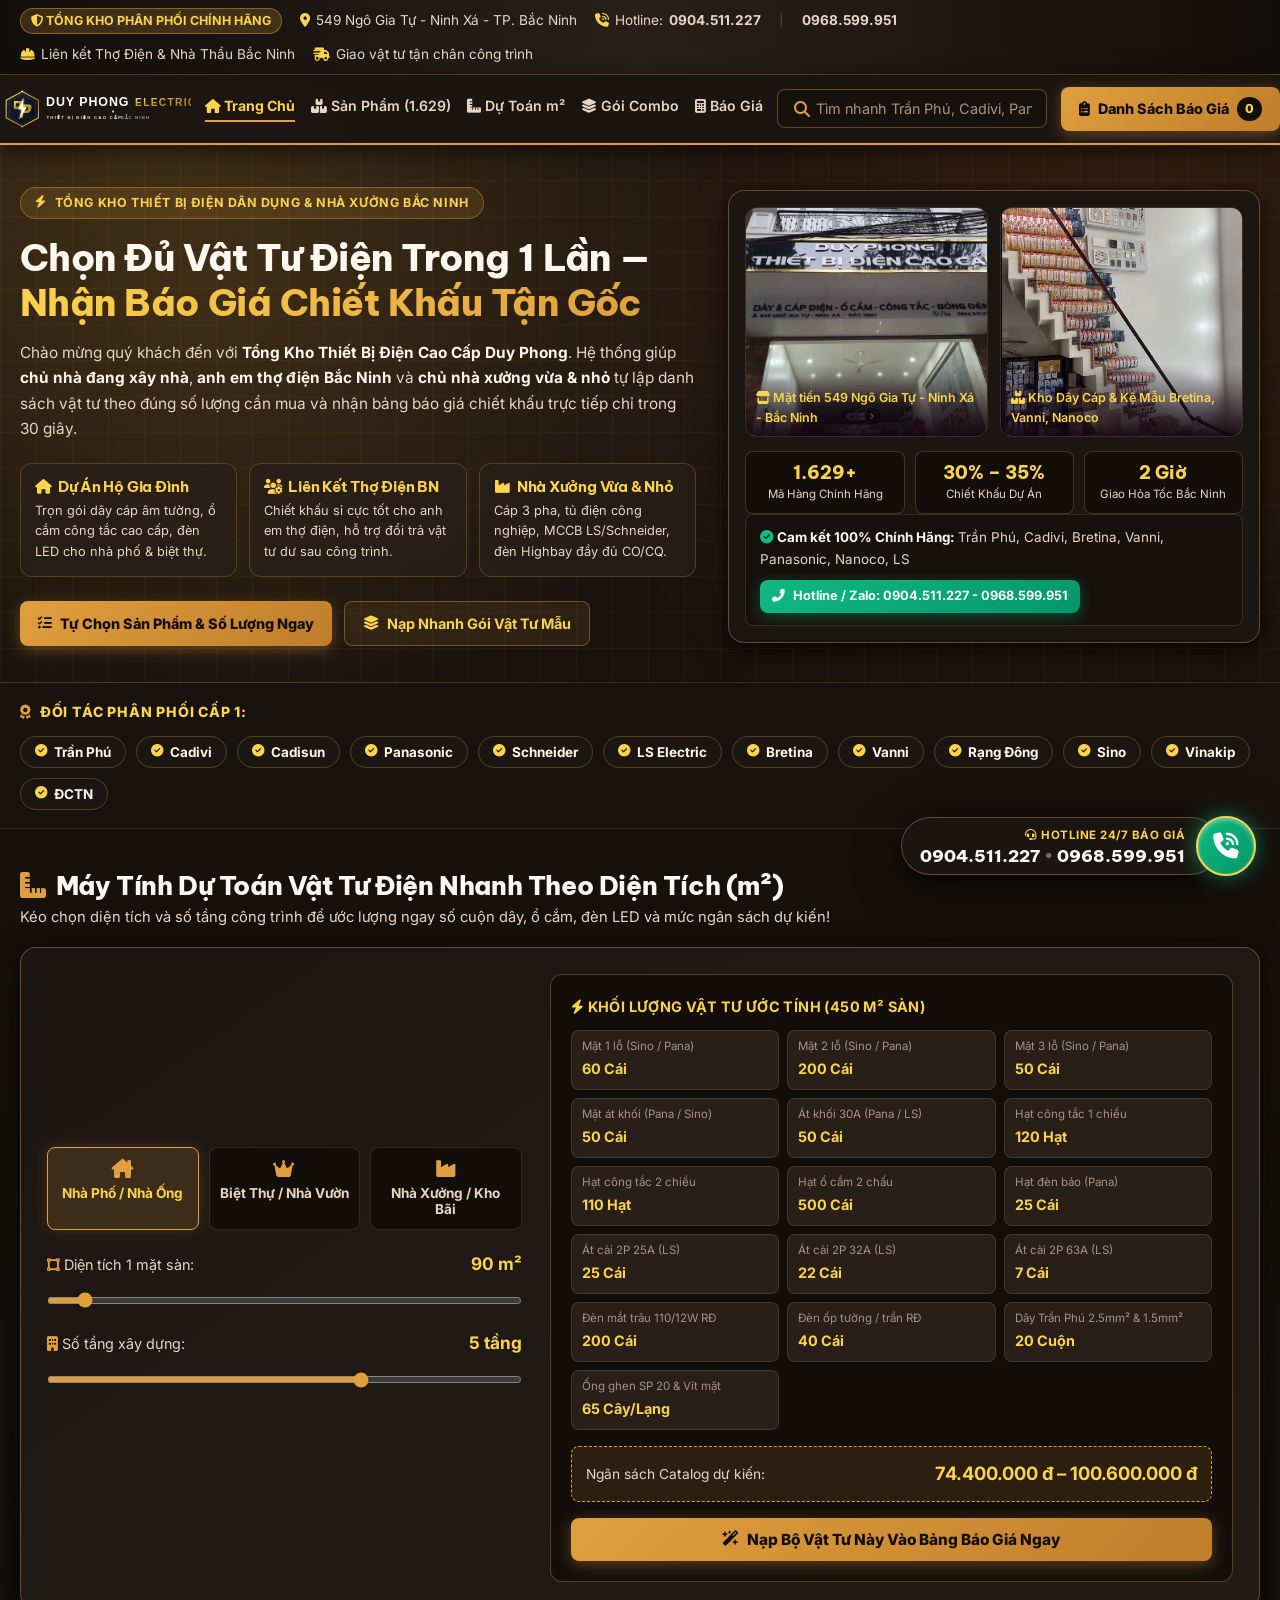
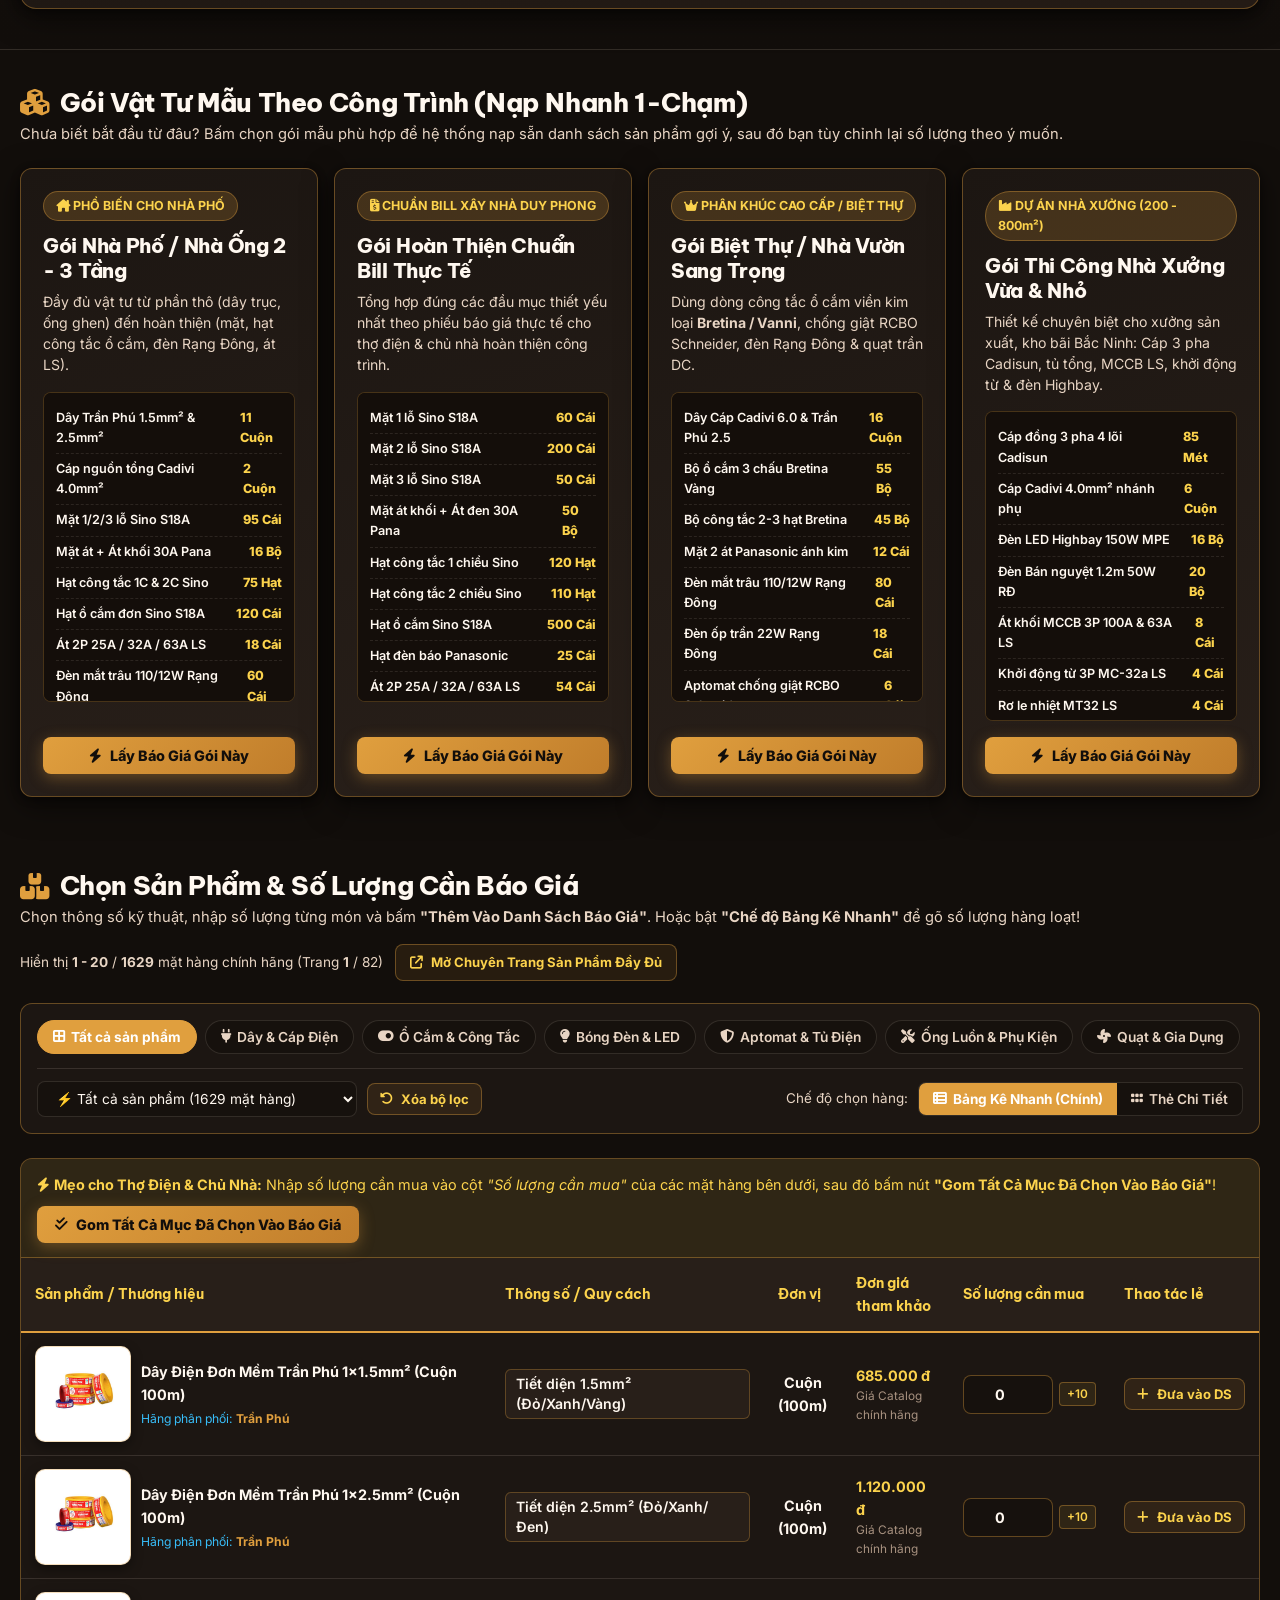
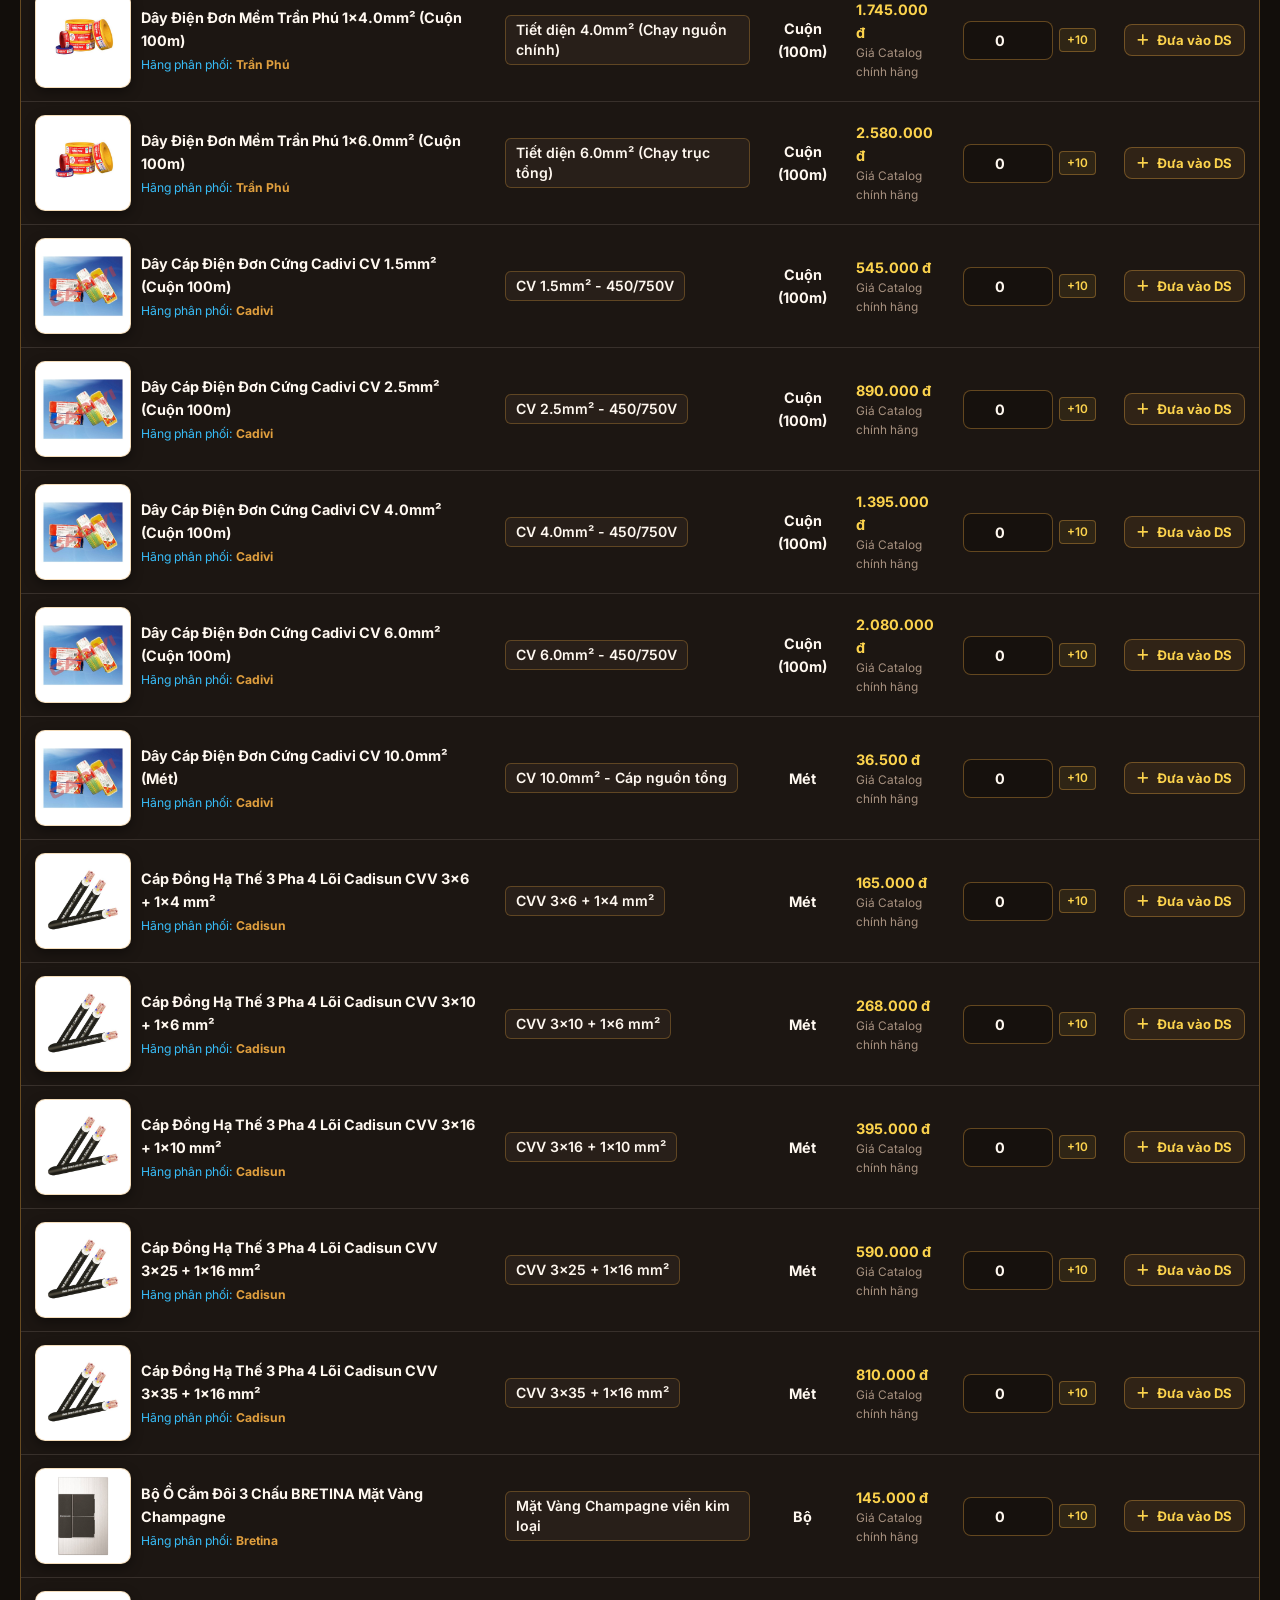
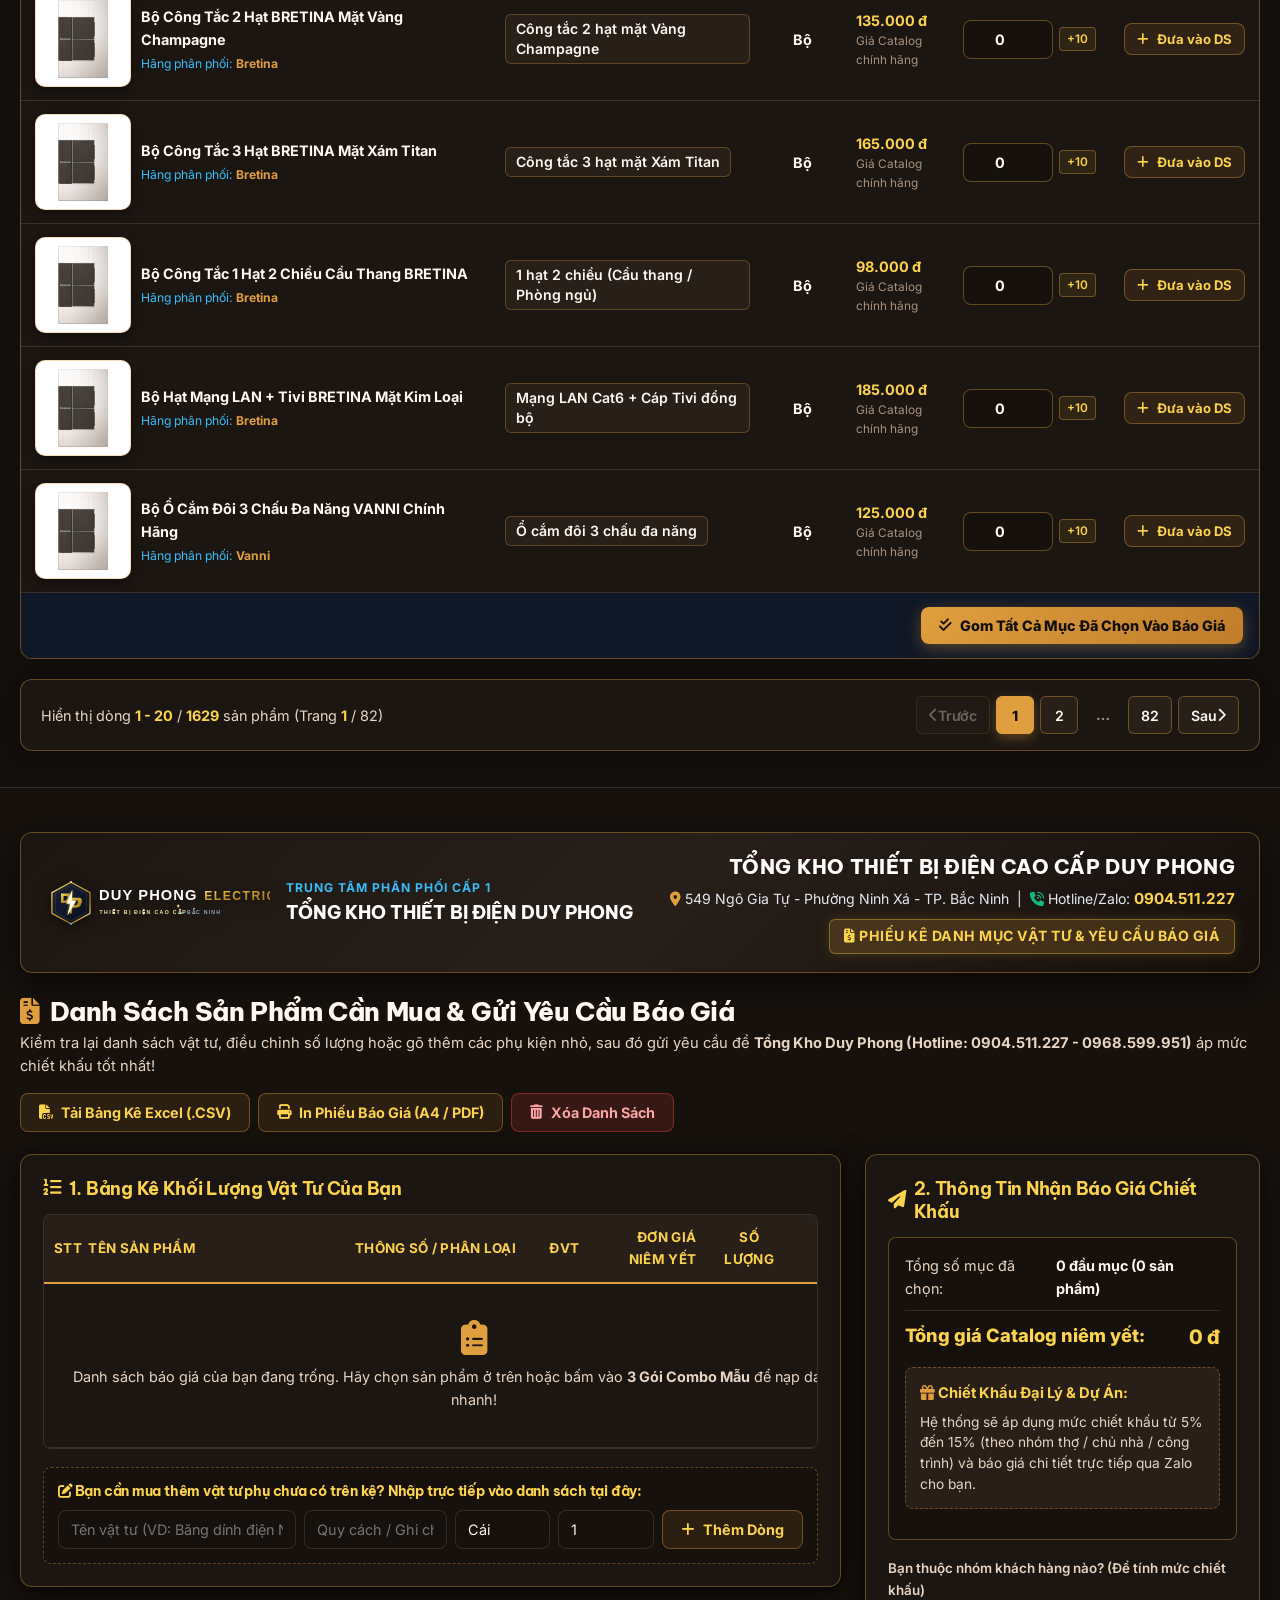
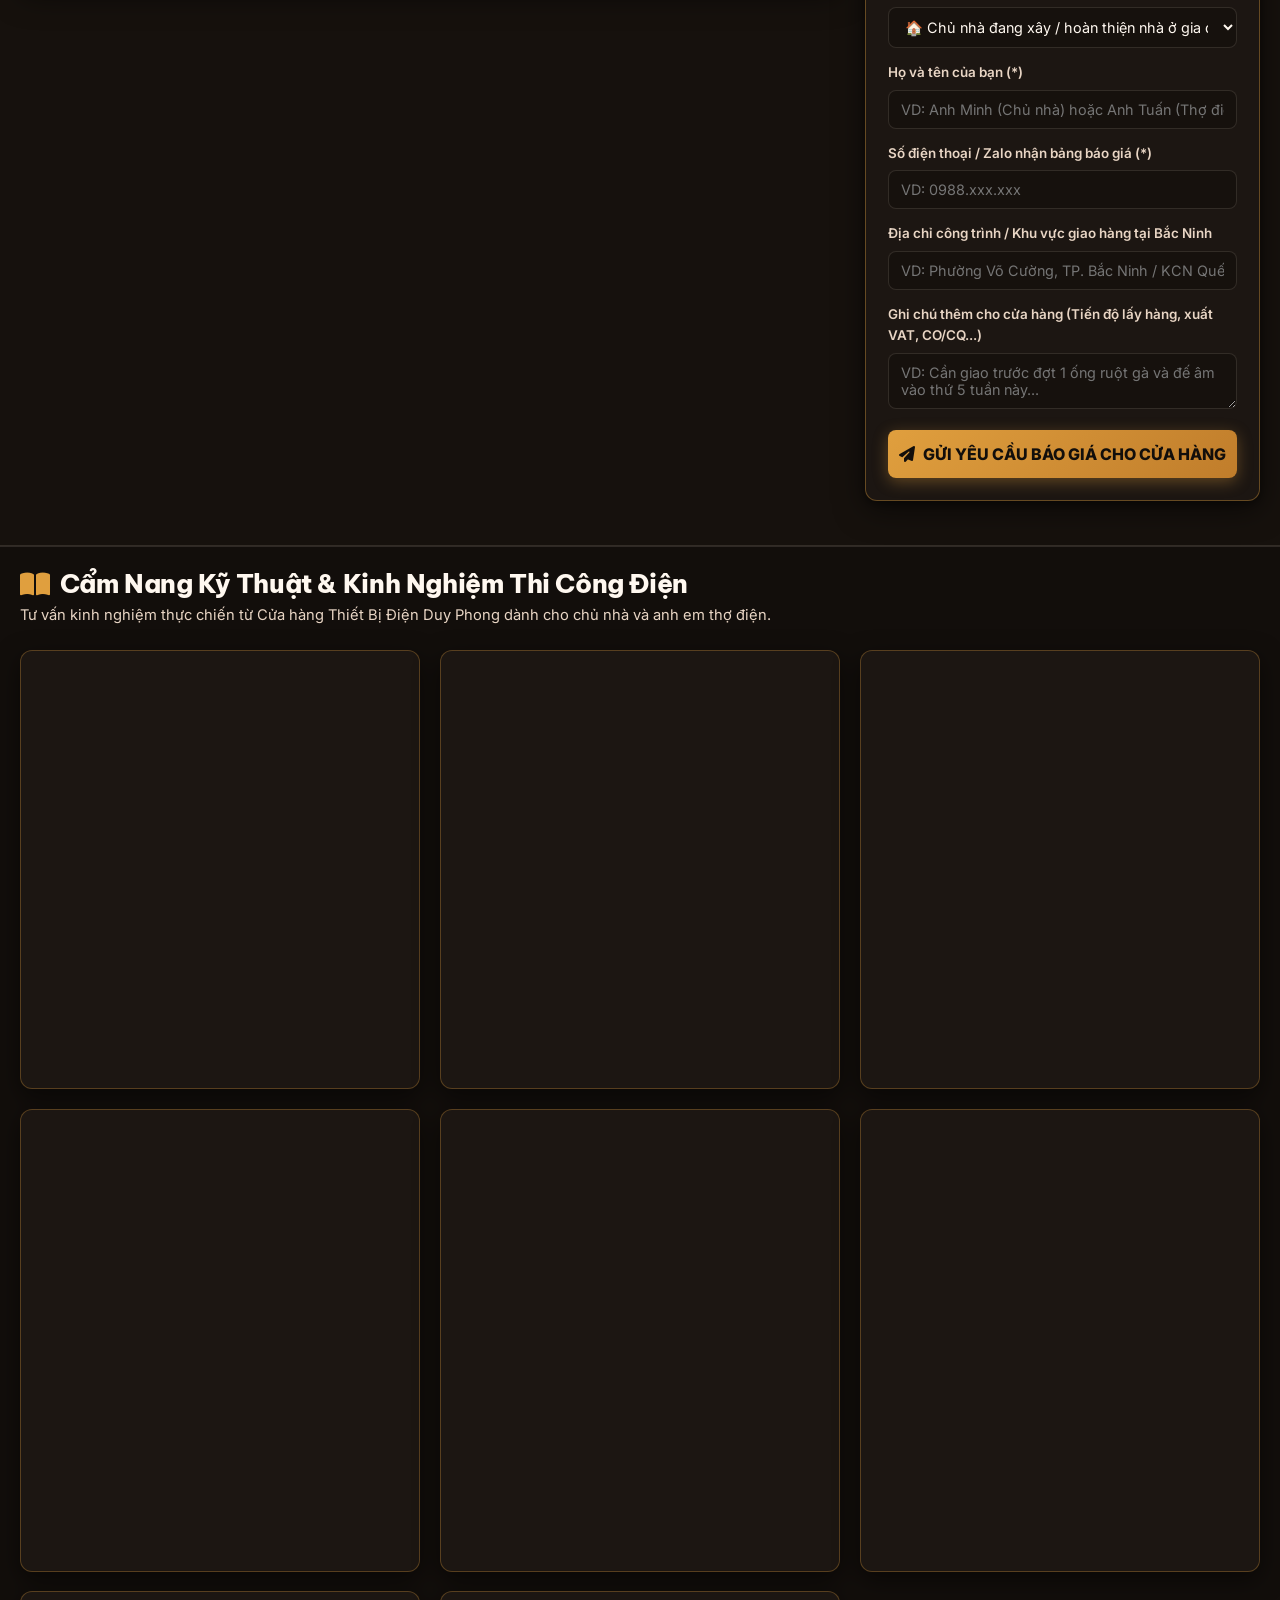
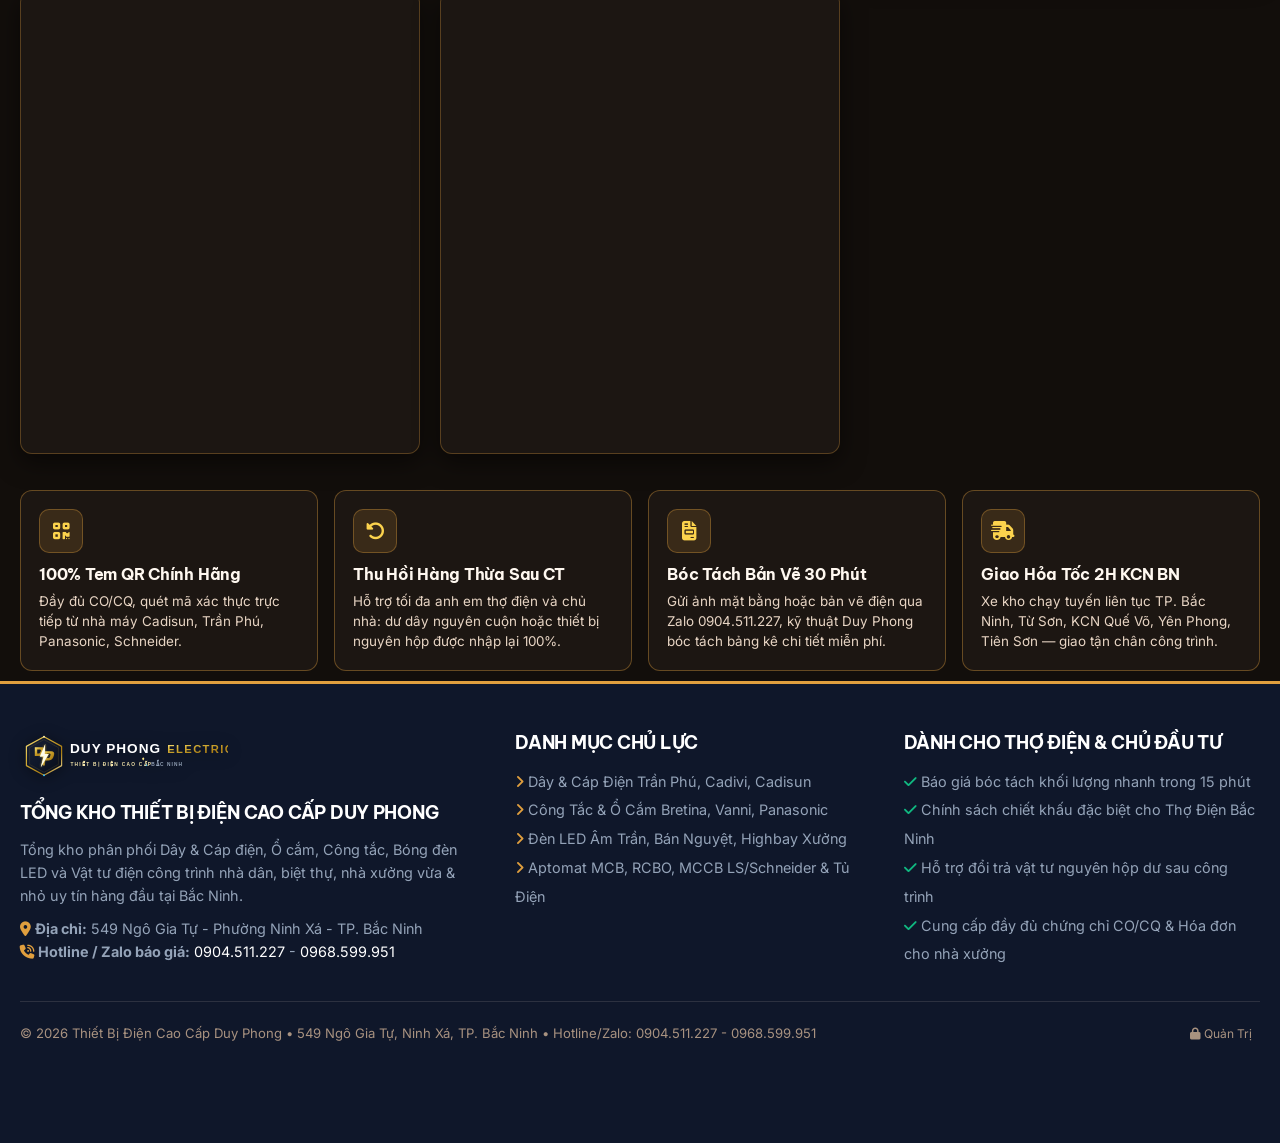
==== index.html @ 94da52a7 "feat(estimator): recalibrate estimator to 5-floor bill standard with 16 itemized lines" ====
﻿<!DOCTYPE html>
<html lang="vi">
<head>
    <meta charset="UTF-8">
    <meta name="viewport" content="width=device-width, initial-scale=1.0">
    <title>Thiết Bị Điện Cao Cấp DUY PHONG | Tổng Kho Báo Giá Vật Tư Xây Nhà & Nhà Xưởng Bắc Ninh</title>
    <meta name="description" content="Tổng kho Thiết Bị Điện Cao Cấp Duy Phong - 549 Ngô Gia Tự, Ninh Xá, TP. Bắc Ninh. Chuyên dây cáp điện Cadisun, Cadi-Gold, Trần Phú, Cadivi, công tắc ổ cắm Bretina, Vanni, Panasonic, đèn LED, tủ điện nhà xưởng. Lập danh sách vật tư & nhận báo giá chiết khấu nhà máy ngay!">
    
    <!-- Favicon & Brand Icons -->
    <link rel="icon" type="image/svg+xml" href="assets/images/logo-icon.svg">
    <link rel="alternate icon" href="favicon.svg">
    <link rel="apple-touch-icon" href="assets/images/logo-icon.svg">
    
    <!-- Google Fonts: Be Vietnam Pro & Inter -->
    <link rel="preconnect" href="https://fonts.googleapis.com">
    <link rel="preconnect" href="https://fonts.gstatic.com" crossorigin>
    <link href="https://fonts.googleapis.com/css2?family=Be+Vietnam+Pro:ital,wght@0,400;0,500;0,600;0,700;0,800;1,400&family=Inter:wght@400;500;600;700;800&display=swap" rel="stylesheet">
    
    <!-- Font Awesome 6.4.0 -->
    <link rel="stylesheet" href="https://cdnjs.cloudflare.com/ajax/libs/font-awesome/6.4.0/css/all.min.css">
    
    <!-- Main Stylesheet -->
    <link rel="stylesheet" href="css/style.css?v=20261117_02">

    <!-- Schema.org JSON-LD -->
    <script type="application/ld+json">
    {
      "@context": "https://schema.org",
      "@type": "HardwareStore",
      "name": "Thiết Bị Điện Cao Cấp Duy Phong",
      "logo": "http://thietbidien-bacninh.com/assets/images/logo.svg",
      "description": "Chuyên phân phối dây & cáp điện, ổ cắm, công tắc, bóng đèn LED và thiết bị điện nhà xưởng tại Bắc Ninh.",
      "address": {
        "@type": "PostalAddress",
        "streetAddress": "549 Ngô Gia Tự, Phường Ninh Xá",
        "addressLocality": "TP. Bắc Ninh",
        "addressRegion": "Bắc Ninh",
        "addressCountry": "VN"
      },
      "telephone": "+84904511227"
    }
    </script>
</head>
<body>

    <!-- Thông báo Toast nổi -->
    <div class="toast-container" id="toastContainer"></div>

    <!-- 1. TOPBAR -->
    <div class="topbar">
        <div class="container topbar-inner">
            <div class="topbar-left">
                <span class="topbar-badge"><i class="fas fa-shield-alt"></i> TỔNG KHO PHÂN PHỐI CHÍNH HÃNG</span>
                <span class="topbar-item"><i class="fas fa-map-marker-alt"></i> 549 Ngô Gia Tự - Ninh Xá - TP. Bắc Ninh</span>
                <a href="tel:0904511227" class="topbar-item"><i class="fas fa-phone-volume"></i> Hotline: <strong>0904.511.227</strong></a><span style="color: rgba(255,255,255,0.2);">|</span><a href="tel:0968599951" class="topbar-item"><strong>0968.599.951</strong></a>
            </div>
            <div class="topbar-right">
                <span class="topbar-item"><i class="fas fa-hard-hat"></i> Liên kết Thợ Điện & Nhà Thầu Bắc Ninh</span>
                <span class="topbar-item"><i class="fas fa-truck-fast"></i> Giao vật tư tận chân công trình</span>
            </div>
        </div>
    </div>

    <!-- 2. STICKY HEADER -->
    <header class="site-header">
        <div class="container header-inner">
            <a href="/" class="brand-logo" title="Duy Phong Electrics - Thiết Bị Điện Cao Cấp Bắc Ninh">
                <img src="assets/images/logo.svg" alt="Duy Phong Electrics - Thiết Bị Điện Cao Cấp Bắc Ninh" class="site-logo-img">
            </a>

            <!-- Menu Điều Hướng Chính (1 Dòng Gọn Gàng) -->
            <nav class="header-nav no-print">
                <a href="/" class="nav-active"><i class="fas fa-home"></i> Trang Chủ</a>
                <a href="#catalog-section"><i class="fas fa-boxes-stacked"></i> Sản Phẩm (1.629)</a>
                <a href="#estimator-section"><i class="fas fa-ruler-combined"></i> Dự Toán m²</a>
                <a href="#combo-section"><i class="fas fa-layer-group"></i> Gói Combo</a>
                <a href="#boq-section"><i class="fas fa-calculator"></i> Báo Giá</a>
            </nav>

            <div class="header-search">
                <i class="fas fa-search"></i>
                <input type="text" id="globalSearchInput" placeholder="Tìm nhanh Trần Phú, Cadivi, Panasonic...">
            </div>

            <div class="header-actions">
                <a href="#boq-section" class="btn btn-gold">
                    <i class="fas fa-clipboard-list"></i>
                    <span>Danh Sách Báo Giá</span>
                    <span class="badge-count" id="headerBoqCount">0</span>
                </a>
            </div>
        </div>
    </header>

    <!-- 3. HERO SECTION & CỬA HÀNG THỰC TẾ TẠI 549 NGÔ GIA TỰ, BẮC NINH -->
    <section class="hero-section">
        <div class="container hero-grid">
            <div class="hero-content">
                <div class="hero-tag">
                    <i class="fas fa-bolt"></i>
                    <span>TỔNG KHO THIẾT BỊ ĐIỆN DÂN DỤNG & NHÀ XƯỞNG BẮC NINH</span>
                </div>
                <h2 class="hero-title">
                    Chọn Đủ Vật Tư Điện Trong 1 Lần — <span>Nhận Báo Giá Chiết Khấu Tận Gốc</span>
                </h2>
                <p class="hero-desc">
                    Chào mừng quý khách đến với <strong>Tổng Kho Thiết Bị Điện Cao Cấp Duy Phong</strong>. Hệ thống giúp <strong>chủ nhà đang xây nhà</strong>, <strong>anh em thợ điện Bắc Ninh</strong> và <strong>chủ nhà xưởng vừa & nhỏ</strong> tự lập danh sách vật tư theo đúng số lượng cần mua và nhận bảng báo giá chiết khấu trực tiếp chỉ trong 30 giây.
                </p>

                <div class="hero-pillars">
                    <div class="pillar-card">
                        <h4><i class="fas fa-home"></i> Dự Án Hộ Gia Đình</h4>
                        <p>Trọn gói dây cáp âm tường, ổ cắm công tắc cao cấp, đèn LED cho nhà phố & biệt thự.</p>
                    </div>
                    <div class="pillar-card">
                        <h4><i class="fas fa-users-cog"></i> Liên Kết Thợ Điện BN</h4>
                        <p>Chiết khấu sỉ cực tốt cho anh em thợ điện, hỗ trợ đổi trả vật tư dư sau công trình.</p>
                    </div>
                    <div class="pillar-card">
                        <h4><i class="fas fa-industry"></i> Nhà Xưởng Vừa & Nhỏ</h4>
                        <p>Cáp 3 pha, tủ điện công nghiệp, MCCB LS/Schneider, đèn Highbay đầy đủ CO/CQ.</p>
                    </div>
                </div>

                <div class="hero-ctas">
                    <a href="#catalog-section" class="btn btn-gold">
                        <i class="fas fa-list-check"></i> Tự Chọn Sản Phẩm & Số Lượng Ngay
                    </a>
                    <a href="#combo-section" class="btn btn-outline-gold">
                        <i class="fas fa-layer-group"></i> Nạp Nhanh Gói Vật Tư Mẫu
                    </a>
                </div>
            </div>

            <!-- Khung hình ảnh thực tế của cửa hàng Duy Phong - 549 Ngô Gia Tự -->
            <div class="store-showcase">
                <div class="store-photos-grid">
                    <div class="store-photo-item">
                        <img src="assets/images/cua-hang-mat-tien.jpg" alt="Mặt tiền Cửa hàng Thiết Bị Điện Cao Cấp Duy Phong 549 Ngô Gia Tự Bắc Ninh">
                        <div class="store-photo-caption">
                            <i class="fas fa-store"></i> Mặt tiền 549 Ngô Gia Tự - Ninh Xá - Bắc Ninh
                        </div>
                    </div>
                    <div class="store-photo-item">
                        <img src="assets/images/kho-day-cap-thiet-bi.jpg" alt="Kho dây cáp điện và kệ trưng bày công tắc Bretina Vanni Nanoco Duy Phong">
                        <div class="store-photo-caption">
                            <i class="fas fa-boxes-stacked"></i> Kho Dây Cáp & Kệ Mẫu Bretina, Vanni, Nanoco
                        </div>
                    </div>
                </div>
                <div class="hero-stats-strip">
                    <div class="hero-stat-box">
                        <div class="hero-stat-val">1.629+</div>
                        <div class="hero-stat-lbl">Mã Hàng Chính Hãng</div>
                    </div>
                    <div class="hero-stat-box">
                        <div class="hero-stat-val">30% – 35%</div>
                        <div class="hero-stat-lbl">Chiết Khấu Dự Án</div>
                    </div>
                    <div class="hero-stat-box">
                        <div class="hero-stat-val">2 Giờ</div>
                        <div class="hero-stat-lbl">Giao Hỏa Tốc Bắc Ninh</div>
                    </div>
                </div>
                <div class="store-info-bar">
                    <div class="info-line">
                        <i class="fas fa-check-circle" style="color:var(--accent-green);"></i>
                        <strong>Cam kết 100% Chính Hãng:</strong> Trần Phú, Cadivi, Bretina, Vanni, Panasonic, Nanoco, LS
                    </div>
                    <a href="https://zalo.me/0904511227" target="_blank" class="btn btn-green" style="padding: 6px 12px; font-size: 0.8rem;">
                        <i class="fas fa-phone-alt"></i> Hotline / Zalo: 0904.511.227 - 0968.599.951
                    </a>
                </div>
            </div>
        </div>
    </section>

    <!-- 3B. THANH THƯƠNG HIỆU CHÍNH HÃNG TƯƠNG TÁC -->
    <div class="brand-trust-strip" id="brand-trust-strip">
        <div class="container brand-trust-inner">
            <div class="brand-trust-title"><i class="fas fa-award" style="color: var(--primary);"></i> Đối Tác Phân Phối Cấp 1:</div>
            <div class="brand-trust-list">
                <button type="button" class="brand-trust-pill" onclick="filterByBrandQuick('Trần Phú')"><i class="fas fa-check-circle"></i> Trần Phú</button>
                <button type="button" class="brand-trust-pill" onclick="filterByBrandQuick('Cadivi')"><i class="fas fa-check-circle"></i> Cadivi</button>
                <button type="button" class="brand-trust-pill" onclick="filterByBrandQuick('Cadisun')"><i class="fas fa-check-circle"></i> Cadisun</button>
                <button type="button" class="brand-trust-pill" onclick="filterByBrandQuick('Panasonic')"><i class="fas fa-check-circle"></i> Panasonic</button>
                <button type="button" class="brand-trust-pill" onclick="filterByBrandQuick('Schneider')"><i class="fas fa-check-circle"></i> Schneider</button>
                <button type="button" class="brand-trust-pill" onclick="filterByBrandQuick('LS')"><i class="fas fa-check-circle"></i> LS Electric</button>
                <button type="button" class="brand-trust-pill" onclick="filterByBrandQuick('Bretina')"><i class="fas fa-check-circle"></i> Bretina</button>
                <button type="button" class="brand-trust-pill" onclick="filterByBrandQuick('Vanni')"><i class="fas fa-check-circle"></i> Vanni</button>
                <button type="button" class="brand-trust-pill" onclick="filterByBrandQuick('Rạng Đông')"><i class="fas fa-check-circle"></i> Rạng Đông</button>
                <button type="button" class="brand-trust-pill" onclick="filterByBrandQuick('Sino')"><i class="fas fa-check-circle"></i> Sino</button>
                <button type="button" class="brand-trust-pill" onclick="filterByBrandQuick('Vinakip')"><i class="fas fa-check-circle"></i> Vinakip</button>
                <button type="button" class="brand-trust-pill" onclick="filterByBrandQuick('Điện Cơ Thống Nhất')"><i class="fas fa-check-circle"></i> ĐCTN</button>
            </div>
        </div>
    </div>

    <!-- 3C. MÁY TÍNH DỰ TOÁN VẬT TƯ NHANH THEO DIỆN TÍCH (m²) -->
    <section class="estimator-section" id="estimator-section">
        <div class="container">
            <div class="section-header" style="margin-bottom: 18px;">
                <div>
                    <h2 class="section-title"><i class="fas fa-ruler-combined" style="color: var(--primary);"></i> Máy Tính Dự Toán Vật Tư Điện Nhanh Theo Diện Tích (m²)</h2>
                    <p class="section-subtitle">Kéo chọn diện tích và số tầng công trình để ước lượng ngay số cuộn dây, ổ cắm, đèn LED và mức ngân sách dự kiến!</p>
                </div>
            </div>

            <div class="estimator-card">
                <div>
                    <div class="estimator-type-tabs">
                        <button type="button" class="est-type-btn active" id="est-type-nhapho" onclick="selectEstimatorType('nhapho')">
                            <i class="fas fa-house-chimney"></i>
                            <span>Nhà Phố / Nhà Ống</span>
                        </button>
                        <button type="button" class="est-type-btn" id="est-type-bietthu" onclick="selectEstimatorType('bietthu')">
                            <i class="fas fa-crown"></i>
                            <span>Biệt Thự / Nhà Vườn</span>
                        </button>
                        <button type="button" class="est-type-btn" id="est-type-xuong" onclick="selectEstimatorType('xuong')">
                            <i class="fas fa-industry"></i>
                            <span>Nhà Xưởng / Kho Bãi</span>
                        </button>
                    </div>

                    <div class="est-slider-group">
                        <div class="est-slider-header">
                            <span><i class="fas fa-vector-square" style="color: var(--primary);"></i> Diện tích 1 mặt sàn:</span>
                            <strong id="estAreaVal">90 m²</strong>
                        </div>
                        <input type="range" id="estAreaRange" class="est-range" min="40" max="800" step="10" value="90" oninput="updateEstimator()">
                    </div>

                    <div class="est-slider-group" id="estFloorsGroup">
                        <div class="est-slider-header">
                            <span><i class="fas fa-building" style="color: var(--primary);"></i> Số tầng xây dựng:</span>
                            <strong id="estFloorsVal">5 tầng</strong>
                        </div>
                        <input type="range" id="estFloorsRange" class="est-range" min="1" max="7" step="1" value="5" oninput="updateEstimator()">
                    </div>
                </div>

                <div class="estimator-result-box">
                    <div style="font-size: 0.9rem; font-weight: 700; color: var(--primary-light); text-transform: uppercase; letter-spacing: 0.4px;">
                        <i class="fas fa-bolt"></i> Khối Lượng Vật Tư Ước Tính (<span id="estTotalArea">450 m² sàn</span>)
                    </div>
                    <div class="est-res-grid" id="estResultGrid">
                        <!-- Render động 15+ đầu hàng chuẩn Bill thực tế qua app.js -->
                    </div>
                    <div class="est-budget-banner">
                        <span style="font-size: 0.86rem; color: var(--text-secondary);">Ngân sách Catalog dự kiến:</span>
                        <strong id="estBudgetText" style="font-size: 1.15rem; color: var(--primary-light);">24.500.000 đ – 31.000.000 đ</strong>
                    </div>
                    <button type="button" class="btn btn-gold" style="width: 100%; padding: 12px 16px; font-size: 0.96rem;" onclick="applyEstimatorToBoq()">
                        <i class="fas fa-wand-magic-sparkles"></i> Nạp Bộ Vật Tư Này Vào Bảng Báo Giá Ngay
                    </button>
                </div>
            </div>
        </div>
    </section>

    <!-- 4. GÓI VẬT TƯ MẪU THEO CÔNG TRÌNH 1-CHẠM (DỰA TRÊN TOP 3 WEBSITE NGÀNH ĐIỆN) -->
    <section class="section-block" id="combo-section">
        <div class="container">
            <div class="section-header">
                <div>
                    <h2 class="section-title"><i class="fas fa-cubes"></i> Gói Vật Tư Mẫu Theo Công Trình (Nạp Nhanh 1-Chạm)</h2>
                    <p class="section-subtitle">Chưa biết bắt đầu từ đâu? Bấm chọn gói mẫu phù hợp để hệ thống nạp sẵn danh sách sản phẩm gợi ý, sau đó bạn tùy chỉnh lại số lượng theo ý muốn.</p>
                </div>
            </div>

            <div class="combo-grid">
                <!-- Combo 1 -->
                <div class="combo-card">
                    <div>
                        <span class="combo-badge"><i class="fas fa-house-chimney"></i> PHỔ BIẾN CHO NHÀ PHỐ</span>
                        <h3>Gói Nhà Phố / Nhà Ống 2 - 3 Tầng</h3>
                        <p>Đầy đủ vật tư từ phần thô (dây trục, ống ghen) đến hoàn thiện (mặt, hạt công tắc ổ cắm, đèn Rạng Đông, át LS).</p>
                        <ul class="combo-items-preview">
                            <li><span>Dây Trần Phú 1.5mm² & 2.5mm²</span> <span>11 Cuộn</span></li>
                            <li><span>Cáp nguồn tổng Cadivi 4.0mm²</span> <span>2 Cuộn</span></li>
                            <li><span>Mặt 1/2/3 lỗ Sino S18A</span> <span>95 Cái</span></li>
                            <li><span>Mặt át + Át khối 30A Pana</span> <span>16 Bộ</span></li>
                            <li><span>Hạt công tắc 1C & 2C Sino</span> <span>75 Hạt</span></li>
                            <li><span>Hạt ổ cắm đơn Sino S18A</span> <span>120 Cái</span></li>
                            <li><span>Át 2P 25A / 32A / 63A LS</span> <span>18 Cái</span></li>
                            <li><span>Đèn mắt trâu 110/12W Rạng Đông</span> <span>60 Cái</span></li>
                            <li><span>Đèn ốp trần 15W Rạng Đông</span> <span>12 Cái</span></li>
                            <li><span>Ống ghen SP tròn 20 Sino</span> <span>45 Cây</span></li>
                        </ul>
                    </div>
                    <button type="button" class="btn btn-gold" onclick="loadProjectCombo('nha-pho')">
                        <i class="fas fa-bolt"></i> Lấy Báo Giá Gói Này
                    </button>
                </div>

                <!-- Combo 2: Bill thực tế Duy Phong -->
                <div class="combo-card">
                    <div>
                        <span class="combo-badge"><i class="fas fa-file-invoice-dollar"></i> CHUẨN BILL XÂY NHÀ DUY PHONG</span>
                        <h3>Gói Hoàn Thiện Chuẩn Bill Thực Tế</h3>
                        <p>Tổng hợp đúng các đầu mục thiết yếu nhất theo phiếu báo giá thực tế cho thợ điện & chủ nhà hoàn thiện công trình.</p>
                        <ul class="combo-items-preview">
                            <li><span>Mặt 1 lỗ Sino S18A</span> <span>60 Cái</span></li>
                            <li><span>Mặt 2 lỗ Sino S18A</span> <span>200 Cái</span></li>
                            <li><span>Mặt 3 lỗ Sino S18A</span> <span>50 Cái</span></li>
                            <li><span>Mặt át khối + Át đen 30A Pana</span> <span>50 Bộ</span></li>
                            <li><span>Hạt công tắc 1 chiều Sino</span> <span>120 Hạt</span></li>
                            <li><span>Hạt công tắc 2 chiều Sino</span> <span>110 Hạt</span></li>
                            <li><span>Hạt ổ cắm Sino S18A</span> <span>500 Cái</span></li>
                            <li><span>Hạt đèn báo Panasonic</span> <span>25 Cái</span></li>
                            <li><span>Át 2P 25A / 32A / 63A LS</span> <span>54 Cái</span></li>
                            <li><span>Đèn mắt trâu 110/12W Rạng Đông</span> <span>200 Cái</span></li>
                            <li><span>Đèn ốp trần 15W Rạng Đông</span> <span>40 Cái</span></li>
                        </ul>
                    </div>
                    <button type="button" class="btn btn-gold" onclick="loadProjectCombo('hoan-thien-bill')">
                        <i class="fas fa-bolt"></i> Lấy Báo Giá Gói Này
                    </button>
                </div>

                <!-- Combo 3 -->
                <div class="combo-card">
                    <div>
                        <span class="combo-badge"><i class="fas fa-crown"></i> PHÂN KHÚC CAO CẤP / BIỆT THỰ</span>
                        <h3>Gói Biệt Thự / Nhà Vườn Sang Trọng</h3>
                        <p>Dùng dòng công tắc ổ cắm viền kim loại <strong>Bretina / Vanni</strong>, chống giật RCBO Schneider, đèn Rạng Đông & quạt trần DC.</p>
                        <ul class="combo-items-preview">
                            <li><span>Dây Cáp Cadivi 6.0 & Trần Phú 2.5</span> <span>16 Cuộn</span></li>
                            <li><span>Bộ ổ cắm 3 chấu Bretina Vàng</span> <span>55 Bộ</span></li>
                            <li><span>Bộ công tắc 2-3 hạt Bretina</span> <span>45 Bộ</span></li>
                            <li><span>Mặt 2 át Panasonic ánh kim</span> <span>12 Cái</span></li>
                            <li><span>Đèn mắt trâu 110/12W Rạng Đông</span> <span>80 Cái</span></li>
                            <li><span>Đèn ốp trần 22W Rạng Đông</span> <span>18 Cái</span></li>
                            <li><span>Aptomat chống giật RCBO Schneider</span> <span>6 Cái</span></li>
                            <li><span>Át cài 2P 63A LS + Tủ 18M</span> <span>8 Cái</span></li>
                            <li><span>Quạt trần 5 cánh DC Panasonic</span> <span>3 Bộ</span></li>
                            <li><span>Ống ghen SP tròn 25 Sino</span> <span>60 Cây</span></li>
                        </ul>
                    </div>
                    <button type="button" class="btn btn-gold" onclick="loadProjectCombo('biet-thu')">
                        <i class="fas fa-bolt"></i> Lấy Báo Giá Gói Này
                    </button>
                </div>

                <!-- Combo 4 -->
                <div class="combo-card">
                    <div>
                        <span class="combo-badge"><i class="fas fa-industry"></i> DỰ ÁN NHÀ XƯỞNG (200 - 800m²)</span>
                        <h3>Gói Thi Công Nhà Xưởng Vừa & Nhỏ</h3>
                        <p>Thiết kế chuyên biệt cho xưởng sản xuất, kho bãi Bắc Ninh: Cáp 3 pha Cadisun, tủ tổng, MCCB LS, khởi động từ & đèn Highbay.</p>
                        <ul class="combo-items-preview">
                            <li><span>Cáp đồng 3 pha 4 lõi Cadisun</span> <span>85 Mét</span></li>
                            <li><span>Cáp Cadivi 4.0mm² nhánh phụ</span> <span>6 Cuộn</span></li>
                            <li><span>Đèn LED Highbay 150W MPE</span> <span>16 Bộ</span></li>
                            <li><span>Đèn Bán nguyệt 1.2m 50W RĐ</span> <span>20 Bộ</span></li>
                            <li><span>Át khối MCCB 3P 100A & 63A LS</span> <span>8 Cái</span></li>
                            <li><span>Khởi động từ 3P MC-32a LS</span> <span>4 Cái</span></li>
                            <li><span>Rơ le nhiệt MT32 LS</span> <span>4 Cái</span></li>
                            <li><span>Vỏ tủ điện tổng 600x800mm</span> <span>1 Tủ</span></li>
                            <li><span>Ống ghen SP tròn 32 Sino</span> <span>40 Cây</span></li>
                        </ul>
                    </div>
                    <button type="button" class="btn btn-gold" onclick="loadProjectCombo('nha-xuong')">
                        <i class="fas fa-bolt"></i> Lấy Báo Giá Gói Này
                    </button>
                </div>
            </div>
        </div>
    </section>

    <!-- 5. DANH MỤC SẢN PHẨM & BẢNG CHỌN SỐ LƯỢNG TRONG 1 LẦN -->
    <section class="section-block" id="catalog-section">
        <div class="container">
            <div class="section-header">
                <div>
                    <h2 class="section-title"><i class="fas fa-boxes-stacked"></i> Chọn Sản Phẩm & Số Lượng Cần Báo Giá</h2>
                    <p class="section-subtitle">Chọn thông số kỹ thuật, nhập số lượng từng món và bấm <strong>"Thêm Vào Danh Sách Báo Giá"</strong>. Hoặc bật <strong>"Chế độ Bảng Kê Nhanh"</strong> để gõ số lượng hàng loạt!</p>
                </div>
                <div style="display:flex; gap:12px; align-items:center; flex-wrap:wrap;">
                    <span id="filteredProductCount" style="font-size:0.85rem; color:var(--text-secondary);"></span>
                    <a href="san-pham/" class="btn btn-outline-gold" style="padding: 7px 14px; font-size: 0.82rem;">
                        <i class="fas fa-arrow-up-right-from-square"></i> Mở Chuyên Trang Sản Phẩm Đầy Đủ
                    </a>
                </div>
            </div>

            <!-- Thanh công cụ Lọc & Chuyển đổi chế độ xem -->
            <div class="catalog-toolbar">
                <div class="toolbar-top">
                    <div class="category-tabs">
                        <button type="button" class="cat-tab active" onclick="setCategoryFilter('all', this)">
                            <i class="fas fa-border-all"></i> Tất cả sản phẩm
                        </button>
                        <button type="button" class="cat-tab" onclick="setCategoryFilter('day-cap', this)">
                            <i class="fas fa-plug"></i> Dây & Cáp Điện
                        </button>
                        <button type="button" class="cat-tab" onclick="setCategoryFilter('cong-tac-o-cam', this)">
                            <i class="fas fa-toggle-on"></i> Ổ Cắm & Công Tắc
                        </button>
                        <button type="button" class="cat-tab" onclick="setCategoryFilter('chieu-sang', this)">
                            <i class="fas fa-lightbulb"></i> Bóng Đèn & LED
                        </button>
                        <button type="button" class="cat-tab" onclick="setCategoryFilter('dong-cat-tu-dien', this)">
                            <i class="fas fa-shield-halved"></i> Aptomat & Tủ Điện
                        </button>
                        <button type="button" class="cat-tab" onclick="setCategoryFilter('vat-tu-phu-kien', this)">
                            <i class="fas fa-screwdriver-wrench"></i> Ống Luồn & Phụ Kiện
                        </button>
                        <button type="button" class="cat-tab" onclick="setCategoryFilter('quat-gia-dung', this)">
                            <i class="fas fa-fan"></i> Quạt & Gia Dụng
                        </button>
                    </div>
                </div>

                <div class="toolbar-bottom">
                    <div class="filter-group">
                        <select id="brandFilterSelect" class="filter-select" aria-label="Lọc theo thương hiệu">
                            <option value="all">Tất cả thương hiệu</option>
                        </select>
                        <button type="button" class="btn btn-outline-gold" style="padding: 7px 12px; font-size: 0.82rem;" onclick="resetCatalogFilters()">
                            <i class="fas fa-rotate-left"></i> Xóa bộ lọc
                        </button>
                    </div>

                    <div style="display:flex; align-items:center; gap:10px; flex-wrap:wrap;">
                        <span style="font-size:0.84rem; color:var(--text-secondary);">Chế độ chọn hàng:</span>
                        <div class="view-mode-switch">
                            <button type="button" class="view-btn active" id="viewModeTableBtn" onclick="setViewMode('table')">
                                <i class="fas fa-table-list"></i> Bảng Kê Nhanh (Chính)
                            </button>
                            <button type="button" class="view-btn" id="viewModeGridBtn" onclick="setViewMode('grid')">
                                <i class="fas fa-grip"></i> Thẻ Chi Tiết
                            </button>
                        </div>
                    </div>
                </div>
            </div>

            <!-- Chế độ 1: Lưới Thẻ Sản Phẩm Trực Quan -->
            <div class="product-grid" id="productsGrid" style="display: none;"></div>

            <!-- Chế độ 2: Bảng Kê Nhanh (Chế độ chính - Điền số lượng 1 lần cho nhiều sản phẩm như bảng Excel) -->
            <div class="quick-table-wrapper active" id="productsTableWrapper">
                <div style="padding: 14px 16px; background: rgba(212, 175, 55, 0.1); border-bottom: 1px solid var(--border-gold); display: flex; justify-content: space-between; align-items: center; flex-wrap: wrap; gap: 10px;">
                    <div style="font-size: 0.9rem; color: var(--primary-light);">
                        <i class="fas fa-bolt"></i> <strong>Mẹo cho Thợ Điện & Chủ Nhà:</strong> Nhập số lượng cần mua vào cột <em>"Số lượng cần mua"</em> của các mặt hàng bên dưới, sau đó bấm nút <strong>"Gom Tất Cả Mục Đã Chọn Vào Báo Giá"</strong>!
                    </div>
                    <button type="button" class="btn btn-gold" onclick="applyBulkTableSelection()">
                        <i class="fas fa-check-double"></i> Gom Tất Cả Mục Đã Chọn Vào Báo Giá
                    </button>
                </div>
                <table class="quick-table">
                    <thead>
                        <tr>
                            <th style="width: 38%; min-width: 300px;">Sản phẩm / Thương hiệu</th>
                            <th style="width: 22%; min-width: 180px;">Thông số / Quy cách</th>
                            <th>Đơn vị</th>
                            <th>Đơn giá tham khảo</th>
                            <th>Số lượng cần mua</th>
                            <th>Thao tác lẻ</th>
                        </tr>
                    </thead>
                    <tbody id="productsTableBody"></tbody>
                </table>
                <div style="padding: 14px 16px; text-align: right; background: #101726;">
                    <button type="button" class="btn btn-gold" onclick="applyBulkTableSelection()">
                        <i class="fas fa-check-double"></i> Gom Tất Cả Mục Đã Chọn Vào Báo Giá
                    </button>
                </div>
            </div>

            <!-- Phân Trang Danh Mục 20 Dòng / Trang -->
            <div id="catalogPagination" class="catalog-pagination"></div>
        </div>
    </section>

    <!-- 6. KHU VỰC LẬP DANH SÁCH VẬT TƯ & GỬI YÊU CẦU BÁO GIÁ (BOQ BUILDER) -->
    <section class="boq-section" id="boq-section">
        <div class="container">
            <!-- Tiêu đề chỉ hiển thị khi In Phiếu A4 -->
            <div class="boq-brand-banner">
                <div style="display: flex; align-items: center; gap: 16px;">
                    <img src="assets/images/logo.svg" alt="Duy Phong Electrics" style="height: 52px; width: auto; filter: drop-shadow(0 2px 8px rgba(0,0,0,0.5));">
                    <div>
                        <div style="font-size: 0.76rem; color: var(--accent-cyan); font-weight: 700; text-transform: uppercase; letter-spacing: 1px;">Trung Tâm Phân Phối Cấp 1</div>
                        <div style="font-size: 1.15rem; font-weight: 800; color: #FFFFFF; font-family: 'Be Vietnam Pro', sans-serif;">TỔNG KHO THIẾT BỊ ĐIỆN DUY PHONG</div>
                    </div>
                </div>
                <div style="text-align: right;">
                    <div style="font-size: 1.25rem; font-weight: 800; color: #FFFFFF; letter-spacing: 0.3px; font-family: 'Be Vietnam Pro', sans-serif;">TỔNG KHO THIẾT BỊ ĐIỆN CAO CẤP DUY PHONG</div>
                    <div style="margin: 4px 0 0; font-size: 0.88rem; color: #E2E8F0;">
                        <i class="fas fa-map-marker-alt" style="color: var(--primary);"></i> 549 Ngô Gia Tự - Phường Ninh Xá - TP. Bắc Ninh &nbsp;|&nbsp; <i class="fas fa-phone-volume" style="color: var(--accent-green);"></i> Hotline/Zalo: <strong style="color: #FCD34D; font-size: 0.95rem;">0904.511.227</strong>
                    </div>
                    <div style="margin-top: 8px;">
                        <span style="display: inline-block; background: rgba(224, 159, 62, 0.2); color: #FCD34D; border: 1px solid rgba(212, 175, 55, 0.45); padding: 5px 14px; border-radius: 6px; font-size: 0.88rem; font-weight: 700; letter-spacing: 0.5px; box-shadow: 0 0 12px rgba(212, 175, 55, 0.2);">
                            <i class="fas fa-file-invoice-dollar"></i> PHIẾU KÊ DANH MỤC VẬT TƯ & YÊU CẦU BÁO GIÁ
                        </span>
                    </div>
                </div>
            </div>

            <div class="section-header no-print">
                <div>
                    <h2 class="section-title"><i class="fas fa-file-invoice-dollar"></i> Danh Sách Sản Phẩm Cần Mua & Gửi Yêu Cầu Báo Giá</h2>
                    <p class="section-subtitle">Kiểm tra lại danh sách vật tư, điều chỉnh số lượng hoặc gõ thêm các phụ kiện nhỏ, sau đó gửi yêu cầu để <strong>Tổng Kho Duy Phong (Hotline: 0904.511.227 - 0968.599.951)</strong> áp mức chiết khấu tốt nhất!</p>
                </div>
                <div style="display:flex; gap:8px; flex-wrap:wrap;">
                    <button type="button" class="btn btn-outline-gold" onclick="exportBoqToCsv()">
                        <i class="fas fa-file-csv"></i> Tải Bảng Kê Excel (.CSV)
                    </button>
                    <button type="button" class="btn btn-outline-gold" onclick="window.print()">
                        <i class="fas fa-print"></i> In Phiếu Báo Giá (A4 / PDF)
                    </button>
                    <button type="button" class="btn btn-danger" onclick="clearAllBoq()">
                        <i class="fas fa-trash-can"></i> Xóa Danh Sách
                    </button>
                </div>
            </div>

            <div class="boq-layout">
                <!-- Cột Trái: Bảng Kê Chi Tiết Sản Phẩm Đã Chọn -->
                <div class="boq-card">
                    <h3 style="font-size: 1.15rem; margin-bottom: 14px; color: var(--primary-light); display: flex; align-items: center; gap: 8px;">
                        <i class="fas fa-list-ol"></i> 1. Bảng Kê Khối Lượng Vật Tư Của Bạn
                    </h3>

                    <div class="boq-table-wrap">
                        <table class="boq-table">
                            <thead>
                                <tr>
                                    <th style="width: 4%; text-align: center;">STT</th>
                                    <th style="width: 31%; text-align: left;">Tên sản phẩm</th>
                                    <th style="width: 22%; text-align: left;">Thông số / Phân loại</th>
                                    <th style="width: 7%; text-align: center;">ĐVT</th>
                                    <th style="width: 13%; text-align: right;">Đơn giá niêm yết</th>
                                    <th style="width: 10%; text-align: center;">Số lượng</th>
                                    <th style="width: 10%; text-align: right;">Thành tiền</th>
                                    <th style="width: 3%; text-align: center;" class="no-print">Xóa</th>
                                </tr>
                            </thead>
                            <tbody id="boqTableBody"></tbody>
                        </table>
                    </div>

                    <!-- Thanh thêm nhanh vật tư tự gõ ngoài danh mục -->
                    <div class="custom-item-bar no-print">
                        <h4><i class="fas fa-pen-to-square"></i> Bạn cần mua thêm vật tư phụ chưa có trên kệ? Nhập trực tiếp vào danh sách tại đây:</h4>
                        <div class="custom-item-inputs">
                            <input type="text" id="customItemName" class="form-control" placeholder="Tên vật tư (VD: Băng dính điện Nano, Nẹp vuông, Đinh bê tông...)">
                            <input type="text" id="customItemSpec" class="form-control" placeholder="Quy cách / Ghi chú (VD: Loại lớn)">
                            <input type="text" id="customItemUnit" class="form-control" placeholder="Đơn vị (Cái/Cuộn)" value="Cái">
                            <input type="number" id="customItemQty" class="form-control" min="1" value="1" placeholder="Số lượng">
                            <button type="button" class="btn btn-outline-gold" onclick="addCustomBoqItem()">
                                <i class="fas fa-plus"></i> Thêm Dòng
                            </button>
                        </div>
                    </div>
                </div>

                <!-- Cột Phải: Tổng Hợp Chiết Khấu & Form Gửi Cho Chủ Cửa Hàng -->
                <div class="boq-card">
                    <h3 style="font-size: 1.15rem; margin-bottom: 14px; color: var(--primary-light); display: flex; align-items: center; gap: 8px;">
                        <i class="fas fa-paper-plane"></i> 2. Thông Tin Nhận Báo Giá Chiết Khấu
                    </h3>

                    <div class="summary-box">
                        <div class="summary-line">
                            <span>Tổng số mục đã chọn:</span>
                            <strong id="summaryTotalItems" style="color: var(--text-primary);">0 đầu mục</strong>
                        </div>
                        <div class="summary-line total">
                            <span>Tổng giá Catalog niêm yết:</span>
                            <span id="summarySubtotal" style="color: var(--primary-light); font-size: 1.25rem;">0 đ</span>
                        </div>
                        <div style="background: #281F19; border: 1px dashed var(--border-gold); padding: 14px; border-radius: 8px; margin: 14px 0;">
                            <div style="font-size: 0.92rem; color: #FCD34D; font-weight: 700; margin-bottom: 6px;">
                                <i class="fas fa-gift" style="color: var(--primary);"></i> Chiết Khấu Đại Lý & Dự Án:
                            </div>
                            <div style="font-size: 0.86rem; color: #E8D5C4; line-height: 1.5;">
                                Hệ thống sẽ áp dụng mức chiết khấu từ 5% đến 15% (theo nhóm thợ / chủ nhà / công trình) và báo giá chi tiết trực tiếp qua Zalo cho bạn.
                            </div>
                        </div>
                    </div>

                    <form onsubmit="event.preventDefault(); submitQuoteRequest(false);">
                        <div class="form-group">
                            <label>Bạn thuộc nhóm khách hàng nào? (Để tính mức chiết khấu)</label>
                            <select id="quoteCustomerType" class="form-control">
                                <option value="Chu-nha-xay-moi">🏠 Chủ nhà đang xây / hoàn thiện nhà ở gia đình</option>
                                <option value="Tho-dien-doi-tac">👷 Anh em Thợ Điện / Đội thi công liên kết tại Bắc Ninh (Giá Sỉ)</option>
                                <option value="Nha-thau-xuong">🏭 Chủ Nhà Xưởng / Nhà thầu cơ điện KCN Bắc Ninh (Dự án)</option>
                            </select>
                        </div>

                        <div class="form-group">
                            <label>Họ và tên của bạn (*)</label>
                            <input type="text" id="quoteCustomerName" class="form-control" placeholder="VD: Anh Minh (Chủ nhà) hoặc Anh Tuấn (Thợ điện)" required>
                        </div>

                        <div class="form-group">
                            <label>Số điện thoại / Zalo nhận bảng báo giá (*)</label>
                            <input type="tel" id="quoteCustomerPhone" class="form-control" placeholder="VD: 0988.xxx.xxx" required>
                        </div>

                        <div class="form-group">
                            <label>Địa chỉ công trình / Khu vực giao hàng tại Bắc Ninh</label>
                            <input type="text" id="quoteProjectAddress" class="form-control" placeholder="VD: Phường Võ Cường, TP. Bắc Ninh / KCN Quế Võ...">
                        </div>

                        <div class="form-group">
                            <label>Ghi chú thêm cho cửa hàng (Tiến độ lấy hàng, xuất VAT, CO/CQ...)</label>
                            <textarea id="quoteNotes" class="form-control" rows="2" placeholder="VD: Cần giao trước đợt 1 ống ruột gà và đế âm vào thứ 5 tuần này..."></textarea>
                        </div>

                        <div class="no-print" style="display: flex; flex-direction: column; gap: 10px;">
                            <button type="submit" class="btn btn-gold" style="width: 100%; padding: 14px; font-size: 1rem;">
                                <i class="fas fa-paper-plane"></i> GỬI YÊU CẦU BÁO GIÁ CHO CỬA HÀNG
                            </button>
                        </div>
                    </form>

                    <!-- Khung thông báo sau khi gửi thành công (Khách chỉ thấy báo thành công) -->
                    <div id="quoteSuccessBanner" style="display:none; margin-top:16px; padding:16px; border-radius:10px; background:rgba(16,185,129,0.14); border:1px solid var(--accent-green);"></div>
                </div>
            </div>
        </div>
    </section>

    <!-- 7. THANH NỔI DƯỚI CÙNG MÀN HÌNH (FLOATING QUOTE BAR) -->
    <div class="floating-quote-bar hidden" id="floatingQuoteBar">
        <div class="floating-info">
            <i class="fas fa-clipboard-check" style="color: var(--primary); font-size: 1.3rem;"></i>
            <div>
                <span>Danh sách đã chọn: <strong id="floatingBoqBadge">0 mặt hàng</strong></span>
                <span style="margin: 0 10px; color: var(--text-muted);">|</span>
                <span>Tổng Catalog: <strong id="floatingTotalAmount" style="color: var(--primary-light);">0 đ</strong></span>
            </div>
        </div>
        <div style="display: flex; gap: 8px;">
            <a href="#boq-section" class="btn btn-gold" style="padding: 8px 16px; border-radius: 999px;">
                <i class="fas fa-arrow-down"></i> Xem & Gửi Báo Giá Ngay
            </a>
        </div>
    </div>

    <!-- 8. CẨM NANG & KINH NGHIỆM KỸ THUẬT ĐIỆN BẮC NINH -->
    <section class="catalog-section" style="padding-top: 20px; border-top: 1px solid var(--border-subtle);" id="articles-section">
        <div class="container">
            <div class="section-header">
                <div>
                    <h3 class="section-title"><i class="fas fa-book-open" style="color:var(--primary);"></i> Cẩm Nang Kỹ Thuật & Kinh Nghiệm Thi Công Điện</h3>
                    <p class="section-subtitle">Tư vấn kinh nghiệm thực chiến từ Cửa hàng Thiết Bị Điện Duy Phong dành cho chủ nhà và anh em thợ điện.</p>
                </div>
            </div>

            <div style="display: grid; grid-template-columns: repeat(auto-fit, minmax(320px, 1fr)); gap: 20px;" id="articlesGrid">
                <!-- Render từ dữ liệu bài viết qua app.js -->
            </div>
        </div>
    </section>

    <!-- BẢO CHỨNG THỰC CHIẾN TẠI BẮC NINH -->
    <section class="trust-guarantees-section" id="trust-section">
        <div class="container">
            <div class="trust-guarantees-grid">
                <div class="trust-card">
                    <div class="trust-icon-wrap"><i class="fas fa-qrcode"></i></div>
                    <h4>100% Tem QR Chính Hãng</h4>
                    <p>Đầy đủ CO/CQ, quét mã xác thực trực tiếp từ nhà máy Cadisun, Trần Phú, Panasonic, Schneider.</p>
                </div>
                <div class="trust-card">
                    <div class="trust-icon-wrap"><i class="fas fa-rotate-left"></i></div>
                    <h4>Thu Hồi Hàng Thừa Sau CT</h4>
                    <p>Hỗ trợ tối đa anh em thợ điện và chủ nhà: dư dây nguyên cuộn hoặc thiết bị nguyên hộp được nhập lại 100%.</p>
                </div>
                <div class="trust-card">
                    <div class="trust-icon-wrap"><i class="fas fa-file-invoice"></i></div>
                    <h4>Bóc Tách Bản Vẽ 30 Phút</h4>
                    <p>Gửi ảnh mặt bằng hoặc bản vẽ điện qua Zalo 0904.511.227, kỹ thuật Duy Phong bóc tách bảng kê chi tiết miễn phí.</p>
                </div>
                <div class="trust-card">
                    <div class="trust-icon-wrap"><i class="fas fa-truck-fast"></i></div>
                    <h4>Giao Hỏa Tốc 2H KCN BN</h4>
                    <p>Xe kho chạy tuyến liên tục TP. Bắc Ninh, Từ Sơn, KCN Quế Võ, Yên Phong, Tiên Sơn — giao tận chân công trình.</p>
                </div>
            </div>
        </div>
    </section>

    <footer class="site-footer">
        <div class="container">
            <div class="footer-grid">
                <div>
                    <a href="/" style="display: inline-block; margin-bottom: 14px;">
                        <img src="assets/images/logo.svg" alt="Duy Phong Electrics" style="height: 48px; width: auto; filter: drop-shadow(0 2px 8px rgba(0,0,0,0.4));">
                    </a>
                    <h4 class="footer-title" style="margin-top: 2px;">TỔNG KHO THIẾT BỊ ĐIỆN CAO CẤP DUY PHONG</h4>
                    <p style="margin-bottom: 10px;">
                        Tổng kho phân phối Dây & Cáp điện, Ổ cắm, Công tắc, Bóng đèn LED và Vật tư điện công trình nhà dân, biệt thự, nhà xưởng vừa & nhỏ uy tín hàng đầu tại Bắc Ninh.
                    </p>
                    <p><i class="fas fa-location-dot" style="color:var(--primary);"></i> <strong>Địa chỉ:</strong> 549 Ngô Gia Tự - Phường Ninh Xá - TP. Bắc Ninh</p>
                    <p><i class="fas fa-phone-volume" style="color:var(--primary);"></i> <strong>Hotline / Zalo báo giá:</strong> <a href="tel:0904511227" style="color:#FFF;">0904.511.227</a> - <a href="tel:0968599951" style="color:#FFF;">0968.599.951</a></p>
                </div>

                <div>
                    <h4 class="footer-title">DANH MỤC CHỦ LỰC</h4>
                    <ul style="list-style: none; line-height: 2;">
                        <li><a href="#catalog-section" onclick="setCategoryFilter('day-cap')"><i class="fas fa-angle-right" style="color:var(--primary);"></i> Dây & Cáp Điện Trần Phú, Cadivi, Cadisun</a></li>
                        <li><a href="#catalog-section" onclick="setCategoryFilter('cong-tac-o-cam')"><i class="fas fa-angle-right" style="color:var(--primary);"></i> Công Tắc & Ổ Cắm Bretina, Vanni, Panasonic</a></li>
                        <li><a href="#catalog-section" onclick="setCategoryFilter('chieu-sang')"><i class="fas fa-angle-right" style="color:var(--primary);"></i> Đèn LED Âm Trần, Bán Nguyệt, Highbay Xưởng</a></li>
                        <li><a href="#catalog-section" onclick="setCategoryFilter('dong-cat-tu-dien')"><i class="fas fa-angle-right" style="color:var(--primary);"></i> Aptomat MCB, RCBO, MCCB LS/Schneider & Tủ Điện</a></li>
                    </ul>
                </div>

                <div>
                    <h4 class="footer-title">DÀNH CHO THỢ ĐIỆN & CHỦ ĐẦU TƯ</h4>
                    <ul style="list-style: none; line-height: 2;">
                        <li><i class="fas fa-check" style="color:var(--accent-green);"></i> Báo giá bóc tách khối lượng nhanh trong 15 phút</li>
                        <li><i class="fas fa-check" style="color:var(--accent-green);"></i> Chính sách chiết khấu đặc biệt cho Thợ Điện Bắc Ninh</li>
                        <li><i class="fas fa-check" style="color:var(--accent-green);"></i> Hỗ trợ đổi trả vật tư nguyên hộp dư sau công trình</li>
                        <li><i class="fas fa-check" style="color:var(--accent-green);"></i> Cung cấp đầy đủ chứng chỉ CO/CQ & Hóa đơn cho nhà xưởng</li>
                    </ul>
                </div>
            </div>
            <div style="border-top: 1px solid var(--border-subtle); margin-top: 32px; padding-top: 18px; text-align: center; font-size: 0.82rem; color: var(--text-muted); display: flex; justify-content: space-between; align-items: center; flex-wrap: wrap; gap: 10px;">
                <span>© 2026 Thiết Bị Điện Cao Cấp Duy Phong • 549 Ngô Gia Tự, Ninh Xá, TP. Bắc Ninh • Hotline/Zalo: 0904.511.227 - 0968.599.951</span>
                <a href="admin/" style="color: var(--text-muted); font-size: 0.75rem; text-decoration: none; padding: 4px 8px; border-radius: 4px; transition: color 0.2s;" title="Cổng Quản Trị Hệ Thống">
                    <i class="fas fa-lock"></i> Quản Trị
                </a>
            </div>
        </div>
    </footer>

    <!-- Product Catalog Data (420 Sản Phẩm Nhà Máy) -->
    <script src="js/products.js?v=20261115_01"></script>
    <!-- Main Application Script -->
    <script src="js/app.js?v=20261117_02"></script>
    <!-- Script Popup Thu Thập SĐT Xây Nhà -->
    <script src="js/lead-popup.js?v=20261110_02"></script>
</body>
</html>
---- css/style.css ----
/* ==========================================================================
   DUY PHONG ELECTRICS (MÃ KH: A THÀNH BN) - LUXURY BLACK & GOLD DESIGN SYSTEM
   Địa chỉ: 549 Ngô Gia Tự, Ninh Xá, TP. Bắc Ninh | Hotline/Zalo: 0904.511.227
   ========================================================================== */

:root {
    /* THEME: NÂU ESPRESSO ĐÊM (MIDNIGHT ESPRESSO & WARM CARAMEL CREMA) */
    --bg-main:       #120E0B; /* Màn đêm Nâu Espresso đậm đà rang mộc thượng hạng */
    --bg-card:       #1C1612; /* Nền thẻ Cà phê Espresso nguyên chất */
    --bg-elevated:   #281F19; /* Nền khối cấp 2 nâu Mocha ấm áp */
    --bg-input:      #16110D; /* Nền ô nhập liệu cà phê tối */
    --primary:       #E09F3E; /* Vàng Caramel Crema óng ánh (Điểm nhấn & CTA) */
    --primary-light: #FCD34D; /* Vàng nắng bọt sữa rực rỡ */
    --primary-dark:  #B45309; /* Hổ phách mật ong trầm ấm */
    --accent-coffee: #964F20; /* Nâu đồng cà phê đậm */
    --accent-green:  #10B981; /* Xanh ngọc lục bảo (Thành công / Chiết khấu) */
    --accent-cyan:   #38BDF8; /* Xanh sáng công nghệ (Thông số kỹ thuật) */
    --accent-red:    #EF4444; /* Đỏ cảnh báo / Hot */
    --accent-amber:  #F59E0B; /* Cam hổ phách năng lượng */
    --text-primary:  #FFF8F0; /* Chữ chính Trắng Vanilla bọt kem cực kỳ sắc nét */
    --text-secondary:#E8D5C4; /* Chữ phụ Bọt Latte nhạt tương phản cao, dễ đọc */
    --text-muted:    #A89280; /* Chữ mờ Xám Nâu cà phê rang rõ ràng */
    --border-gold:   rgba(224, 159, 62, 0.38); /* Viền vàng Caramel Crema */
    --border-subtle: rgba(255, 235, 220, 0.12); /* Viền mờ kem mỏng tinh tế */
    --shadow-gold:   0 10px 25px -5px rgba(224, 159, 62, 0.3);
    --shadow-card:   0 8px 30px rgba(0, 0, 0, 0.55), 0 2px 8px rgba(0, 0, 0, 0.4);
    --radius-sm:     8px;
    --radius-md:     12px;
    --radius-lg:     16px;
    --transition:    all 0.25s cubic-bezier(0.4, 0, 0.2, 1);
}

* {
    margin: 0;
    padding: 0;
    box-sizing: border-box;
}

html {
    scroll-behavior: smooth;
    overflow-x: hidden;
    max-width: 100%;
}

body {
    font-family: 'Inter', 'Be Vietnam Pro', -apple-system, BlinkMacSystemFont, 'Segoe UI', Roboto, sans-serif;
    background-color: #120E0B;
    background-image: 
        /* 1. Lưới kỹ thuật vi mô ánh đồng ấm áp */
        linear-gradient(to right, rgba(224, 159, 62, 0.05) 1px, transparent 1px),
        linear-gradient(to bottom, rgba(224, 159, 62, 0.05) 1px, transparent 1px),
        /* 2. Ánh hào quang Nâu Caramel góc trên trái */
        radial-gradient(circle at 10% 12%, rgba(224, 159, 62, 0.12) 0%, transparent 48%),
        /* 3. Ánh Mocha ấm góc trên phải */
        radial-gradient(circle at 90% 16%, rgba(150, 79, 32, 0.15) 0%, transparent 50%),
        /* 4. Vệt sáng trung tâm dịu nhẹ */
        radial-gradient(circle at 50% 50%, rgba(32, 24, 19, 0.6) 0%, transparent 70%);
    background-size: 36px 36px, 36px 36px, 100% 100%, 100% 100%, 100% 100%;
    background-attachment: fixed;
    color: var(--text-primary);
    line-height: 1.6;
    overflow-x: hidden;
}

h1, h2, h3, h4, h5, h6, .font-heading, .section-title, .hero-title, .modal-title {
    font-family: 'Be Vietnam Pro', 'Inter', -apple-system, BlinkMacSystemFont, sans-serif;
    letter-spacing: -0.015em;
    line-height: 1.25;
}

a {
    color: inherit;
    text-decoration: none;
    transition: var(--transition);
}

button, input, select, textarea {
    font-family: inherit;
}

.container {
    width: 100%;
    max-width: 1340px;
    margin: 0 auto;
    padding: 0 20px;
}

/* ==========================================================================
   1. TOPBAR & STICKY HEADER
   ========================================================================== */
.topbar {
    background: linear-gradient(90deg, #120E0B 0%, #281F19 50%, #120E0B 100%);
    border-bottom: 1px solid var(--border-gold);
    padding: 8px 0;
    font-size: 0.85rem;
    color: #E8D5C4;
}

.topbar-inner {
    display: flex;
    justify-content: space-between;
    align-items: center;
    flex-wrap: wrap;
    gap: 10px;
}

.topbar-left, .topbar-right {
    display: flex;
    align-items: center;
    gap: 18px;
    flex-wrap: wrap;
}

.topbar-item {
    display: inline-flex;
    align-items: center;
    gap: 6px;
}

.topbar-item i { color: #FCD34D; }

.topbar-badge {
    background: rgba(224, 159, 62, 0.2);
    color: #FCD34D;
    border: 1px solid rgba(224, 159, 62, 0.45);
    padding: 2px 10px;
    border-radius: 999px;
    font-weight: 700;
    font-size: 0.78rem;
}

.site-header {
    position: sticky;
    top: 0;
    z-index: 900;
    background: rgba(28, 22, 18, 0.95);
    backdrop-filter: blur(16px);
    -webkit-backdrop-filter: blur(16px);
    border-bottom: 2px solid var(--primary);
    box-shadow: 0 6px 25px rgba(0, 0, 0, 0.6);
}

.header-inner {
    display: flex;
    align-items: center;
    justify-content: space-between;
    padding: 12px 0;
    gap: 14px;
    flex-wrap: wrap;
}

.header-nav {
    display: flex;
    gap: 16px;
    align-items: center;
}

.header-nav a {
    font-size: 0.88rem;
    font-weight: 600;
    color: var(--text-secondary);
    white-space: nowrap;
    padding-bottom: 3px;
    border-bottom: 2px solid transparent;
    transition: var(--transition);
}

.header-nav a:hover,
.header-nav a.nav-active {
    color: var(--primary-light);
    border-bottom-color: var(--primary);
    font-weight: 700;
}

.brand-logo {
    display: flex;
    align-items: center;
    gap: 10px;
    text-decoration: none;
    flex-shrink: 0;
}

.site-logo-img {
    height: 44px;
    width: auto;
    max-width: 240px;
    display: block;
    object-fit: contain;
    transition: transform 0.25s ease, filter 0.25s ease;
}

.brand-logo:hover .site-logo-img {
    transform: scale(1.02);
    filter: drop-shadow(0 2px 10px rgba(212, 175, 55, 0.3));
}

@media (max-width: 768px) {
    .site-logo-img {
        height: 42px;
        max-width: 220px;
    }
}

.brand-icon {
    width: 48px;
    height: 48px;
    border-radius: 12px;
    background: linear-gradient(135deg, var(--primary) 0%, var(--primary-dark) 100%);
    color: #0B0F17;
    display: flex;
    align-items: center;
    justify-content: center;
    font-size: 1.4rem;
    font-weight: 800;
    box-shadow: var(--shadow-gold);
}

.brand-text h1 {
    font-size: 1.35rem;
    font-weight: 800;
    letter-spacing: 0.5px;
    color: var(--primary);
    line-height: 1.2;
    text-transform: uppercase;
}

.brand-text p {
    font-size: 0.78rem;
    color: var(--text-secondary);
    letter-spacing: 0.3px;
}

.header-search {
    flex: 1;
    min-width: 210px;
    max-width: 340px;
    position: relative;
    background: var(--bg-input);
    border: 1px solid var(--border-gold);
    border-radius: var(--radius-sm);
    display: flex;
    align-items: center;
    transition: var(--transition);
}

.header-search input {
    width: 100%;
    background: transparent;
    border: none;
    padding: 10px 14px 10px 38px;
    color: var(--text-primary);
    font-size: 0.9rem;
    outline: none;
}

.header-search input::placeholder {
    color: var(--text-muted);
}

.header-search input:focus {
    outline: none;
    box-shadow: 0 0 0 3px rgba(224, 159, 62, 0.2);
}

.header-search i {
    position: absolute;
    left: 16px;
    top: 50%;
    transform: translateY(-50%);
    color: var(--primary);
}

.header-actions {
    display: flex;
    align-items: center;
    gap: 10px;
}

/* ==========================================================================
   2. BUTTONS & BADGES
   ========================================================================== */
.btn {
    display: inline-flex;
    align-items: center;
    justify-content: center;
    gap: 8px;
    padding: 10px 18px;
    border-radius: var(--radius-sm);
    font-weight: 600;
    font-size: 0.9rem;
    cursor: pointer;
    border: 1px solid transparent;
    transition: var(--transition);
    white-space: nowrap;
}

.btn-gold {
    background: linear-gradient(135deg, #E09F3E 0%, #C07D2B 100%);
    color: #120E0B;
    font-weight: 800;
    border: none;
    box-shadow: 0 4px 15px rgba(224, 159, 62, 0.35);
}

.btn-gold:hover {
    background: linear-gradient(135deg, #FCD34D 0%, #E09F3E 100%);
    color: #120E0B;
    transform: translateY(-2px);
    box-shadow: 0 6px 22px rgba(224, 159, 62, 0.5);
}

.btn-outline-gold {
    background: rgba(224, 159, 62, 0.1);
    color: var(--primary-light);
    border: 1px solid var(--border-gold);
    font-weight: 700;
}

.btn-outline-gold:hover {
    background: var(--primary);
    color: #120E0B;
    border-color: var(--primary);
    transform: translateY(-1px);
    box-shadow: var(--shadow-gold);
}

.btn-green {
    background: linear-gradient(135deg, #10B981 0%, #059669 100%);
    color: #FFFFFF;
    font-weight: 700;
    border: none;
    box-shadow: 0 4px 14px rgba(16, 185, 129, 0.35);
}

.btn-green:hover {
    background: linear-gradient(135deg, #34D399 0%, #10B981 100%);
    transform: translateY(-1px);
    box-shadow: 0 6px 20px rgba(16, 185, 129, 0.5);
}

.btn-danger {
    background: rgba(239, 68, 68, 0.15);
    color: #FCA5A5;
    border: 1px solid rgba(239, 68, 68, 0.4);
    font-weight: 700;
}

.btn-danger:hover {
    background: #EF4444;
    color: #FFFFFF;
    border-color: #EF4444;
}

.badge-count {
    background: #120E0B;
    color: var(--primary-light);
    border-radius: 999px;
    padding: 2px 8px;
    font-size: 0.78rem;
    font-weight: 800;
    min-width: 22px;
    text-align: center;
}

/* ==========================================================================
   3. HERO SECTION & SÂN KHẤU TỔNG KHO DUY PHONG
   ========================================================================== */
.hero-section {
    padding: 42px 0 36px;
    position: relative;
    background:
        radial-gradient(circle at 15% 25%, rgba(224, 159, 62, 0.14) 0%, transparent 45%),
        radial-gradient(circle at 85% 30%, rgba(150, 79, 32, 0.16) 0%, transparent 45%);
    border-bottom: 1px solid var(--border-subtle);
}

.hero-grid {
    display: grid;
    grid-template-columns: 1.12fr 0.88fr;
    gap: 32px;
    align-items: center;
}

.hero-tag {
    display: inline-flex;
    align-items: center;
    gap: 8px;
    background: rgba(224, 159, 62, 0.14);
    border: 1px solid rgba(224, 159, 62, 0.4);
    color: var(--primary-light);
    padding: 5px 14px;
    border-radius: 999px;
    font-size: 0.78rem;
    font-weight: 700;
    letter-spacing: 0.6px;
    text-transform: uppercase;
    margin-bottom: 16px;
}

.hero-title {
    font-size: 2.3rem;
    font-weight: 800;
    color: var(--text-primary);
    line-height: 1.24;
    margin-bottom: 14px;
}

.hero-title span {
    background: linear-gradient(135deg, #FCD34D 0%, #E09F3E 100%);
    -webkit-background-clip: text;
    -webkit-text-fill-color: transparent;
    background-clip: text;
}

.hero-desc {
    font-size: 0.96rem;
    color: var(--text-secondary);
    line-height: 1.65;
    margin-bottom: 22px;
}

.hero-desc strong {
    color: var(--text-primary);
}

.hero-pillars {
    display: grid;
    grid-template-columns: repeat(3, 1fr);
    gap: 12px;
    margin-bottom: 24px;
}

.pillar-card {
    background: rgba(40, 31, 25, 0.78);
    backdrop-filter: blur(8px);
    -webkit-backdrop-filter: blur(8px);
    border: 1px solid rgba(224, 159, 62, 0.26);
    border-radius: var(--radius-md);
    padding: 14px;
    transition: var(--transition);
}

.pillar-card:hover {
    border-color: var(--primary);
    background: rgba(40, 31, 25, 0.95);
    transform: translateY(-3px);
    box-shadow: 0 8px 20px rgba(0, 0, 0, 0.45);
}

.pillar-card h4 {
    font-size: 0.92rem;
    color: var(--primary-light);
    margin-bottom: 4px;
    display: flex;
    align-items: center;
    gap: 6px;
}

.pillar-card p {
    font-size: 0.8rem;
    color: var(--text-secondary);
}

.hero-ctas {
    display: flex;
    flex-wrap: wrap;
    gap: 12px;
}

/* Storefront Real Photos Card */
.store-showcase {
    background: var(--bg-card);
    border: 1px solid var(--border-gold);
    border-radius: var(--radius-lg);
    padding: 16px;
    box-shadow: var(--shadow-card);
}

.store-photos-grid {
    display: grid;
    grid-template-columns: 1fr 1fr;
    gap: 12px;
    margin-bottom: 14px;
}

.store-photo-item {
    position: relative;
    border-radius: var(--radius-md);
    overflow: hidden;
    height: 230px;
    border: 1px solid var(--border-subtle);
    cursor: pointer;
}

.store-photo-item img {
    width: 100%;
    height: 100%;
    object-fit: cover;
    transition: transform 0.4s ease;
}

.store-photo-item:hover img {
    transform: scale(1.06);
}

.store-photo-caption {
    position: absolute;
    bottom: 0;
    left: 0;
    right: 0;
    background: linear-gradient(to top, rgba(19, 5, 16, 0.95), transparent);
    padding: 24px 10px 8px;
    font-size: 0.78rem;
    font-weight: 600;
    color: var(--primary-light);
}

.store-info-bar {
    display: flex;
    justify-content: space-between;
    align-items: center;
    background: var(--bg-input);
    padding: 12px 14px;
    border-radius: var(--radius-sm);
    border: 1px solid var(--border-subtle);
    flex-wrap: wrap;
    gap: 10px;
}

.store-info-bar .info-line {
    font-size: 0.84rem;
    color: var(--text-secondary);
}

.store-info-bar .info-line strong {
    color: var(--text-primary);
}

/* ==========================================================================
   4. BRAND PARTNERS & QUICK PROJECT COMBO KITS
   ========================================================================== */
.section-block {
    padding: 36px 0;
}

.section-header {
    display: flex;
    justify-content: space-between;
    align-items: flex-end;
    margin-bottom: 22px;
    flex-wrap: wrap;
    gap: 14px;
}

.section-title {
    font-size: 1.65rem;
    font-weight: 800;
    color: var(--text-primary);
    display: flex;
    align-items: center;
    gap: 10px;
}

.section-title i {
    color: var(--primary);
}

.section-subtitle {
    color: var(--text-secondary);
    font-size: 0.92rem;
    margin-top: 4px;
}

.combo-grid {
    display: grid;
    grid-template-columns: repeat(4, 1fr);
    gap: 16px;
}

@media (max-width: 1199px) {
    .combo-grid {
        display: flex;
        flex-direction: row;
        gap: 16px;
        overflow-x: auto;
        scroll-snap-type: x mandatory;
        padding-bottom: 12px;
        -webkit-overflow-scrolling: touch;
    }
    .combo-grid .combo-card {
        flex: 0 0 320px;
        scroll-snap-align: start;
    }
}

@media (max-width: 640px) {
    .combo-grid .combo-card {
        flex: 0 0 86%;
        min-width: 280px;
    }
}

.combo-card {
    background: linear-gradient(165deg, #1C1612 0%, #281F19 100%);
    border: 1px solid var(--border-gold);
    border-radius: var(--radius-md);
    padding: 22px;
    display: flex;
    flex-direction: column;
    justify-content: space-between;
    transition: var(--transition);
    position: relative;
    overflow: hidden;
    box-shadow: var(--shadow-card);
}

.combo-card:hover {
    transform: translateY(-4px);
    box-shadow: var(--shadow-gold);
}

.combo-badge {
    display: inline-block;
    align-self: flex-start;
    background: rgba(224, 159, 62, 0.2);
    color: var(--primary-light);
    border: 1px solid var(--border-gold);
    padding: 4px 12px;
    border-radius: 999px;
    font-size: 0.78rem;
    font-weight: 700;
    margin-bottom: 12px;
}

.combo-card h3 {
    font-size: 1.25rem;
    font-weight: 800;
    margin-bottom: 8px;
    color: var(--text-primary);
}

.combo-card p {
    font-size: 0.88rem;
    color: var(--text-secondary);
    line-height: 1.5;
    margin-bottom: 16px;
}

.combo-items-preview {
    list-style: none;
    margin-bottom: 16px;
    background: #140E0A;
    padding: 10px 12px;
    border-radius: var(--radius-sm);
    border: 1px solid rgba(224, 159, 62, 0.25);
    max-height: 310px;
    overflow-y: auto;
}

.combo-items-preview li {
    font-size: 0.79rem;
    color: #FFF8F0;
    font-weight: 600;
    padding: 5px 0;
    display: flex;
    justify-content: space-between;
    align-items: center;
    gap: 8px;
    border-bottom: 1px dashed rgba(255, 235, 220, 0.1);
}

.combo-items-preview li:last-child {
    border-bottom: none;
}

.combo-items-preview li span:last-child {
    color: var(--primary-light);
    font-weight: 800;
    padding-left: 10px;
}

/* ==========================================================================
   5. PRODUCT CATALOG & BULK ORDER SELECTOR
   ========================================================================== */
.catalog-toolbar {
    background: var(--bg-card);
    border: 1px solid var(--border-gold);
    border-radius: var(--radius-md);
    padding: 16px;
    margin-bottom: 24px;
    display: flex;
    flex-direction: column;
    gap: 14px;
}

.toolbar-top {
    display: flex;
    justify-content: space-between;
    align-items: center;
    flex-wrap: wrap;
    gap: 12px;
}

.category-tabs {
    display: flex;
    flex-wrap: wrap;
    gap: 8px;
}

.cat-tab {
    background: var(--bg-input);
    color: var(--text-secondary);
    border: 1px solid var(--border-subtle);
    padding: 8px 15px;
    border-radius: 999px;
    font-size: 0.86rem;
    font-weight: 600;
    cursor: pointer;
    transition: var(--transition);
    display: inline-flex;
    align-items: center;
    gap: 6px;
}

.cat-tab:hover, .cat-tab.active {
    background: var(--primary);
    color: #FFFFFF;
    border-color: var(--primary);
    font-weight: 700;
}

.toolbar-bottom {
    display: flex;
    justify-content: space-between;
    align-items: center;
    flex-wrap: wrap;
    gap: 12px;
    padding-top: 12px;
    border-top: 1px solid var(--border-subtle);
}

.filter-group {
    display: flex;
    align-items: center;
    gap: 10px;
    flex-wrap: wrap;
}

.filter-select {
    background: var(--bg-input);
    color: var(--text-primary);
    border: 1px solid var(--border-subtle);
    padding: 8px 14px;
    border-radius: var(--radius-sm);
    font-size: 0.86rem;
}

.view-mode-switch {
    display: inline-flex;
    background: var(--bg-input);
    border: 1px solid var(--border-subtle);
    border-radius: var(--radius-sm);
    overflow: hidden;
}

.view-btn {
    background: transparent;
    color: var(--text-secondary);
    border: none;
    padding: 8px 14px;
    font-size: 0.85rem;
    font-weight: 600;
    cursor: pointer;
    display: inline-flex;
    align-items: center;
    gap: 6px;
}

.view-btn.active {
    background: var(--primary);
    color: #FFFFFF;
    font-weight: 700;
}

/* Product Grid View */
.product-grid {
    display: grid;
    grid-template-columns: repeat(auto-fill, minmax(295px, 1fr));
    gap: 20px;
}

.product-card {
    background: var(--bg-card);
    border: 1px solid var(--border-subtle);
    border-radius: var(--radius-md);
    overflow: hidden;
    display: flex;
    flex-direction: column;
    transition: var(--transition);
    position: relative;
    content-visibility: auto;
    contain-intrinsic-size: 300px 420px;
}

.product-card:hover {
    border-color: var(--primary);
    transform: translateY(-3px);
    box-shadow: var(--shadow-card);
}

.product-card.in-quote {
    border: 2px solid var(--accent-green);
    box-shadow: 0 0 20px rgba(16, 185, 129, 0.15);
}

.product-thumb-wrap {
    position: relative;
    height: 195px;
    background: #FFFFFF; overflow: hidden; border-bottom: 1px solid var(--border-subtle);
}

.product-thumb-wrap img {
    width: 100%;
    height: 100%;
    object-fit: cover;
    transition: transform 0.35s ease;
}

.product-card:hover .product-thumb-wrap img {
    transform: scale(1.05);
}

.product-brand-tag {
    position: absolute;
    top: 10px;
    left: 10px;
    background: rgba(255, 255, 255, 0.94);
    border: 1px solid var(--border-gold);
    color: var(--primary);
    padding: 3px 10px;
    border-radius: 999px;
    font-size: 0.75rem;
    font-weight: 700;
    box-shadow: 0 2px 6px rgba(0,0,0,0.08);
}

.product-discount-tag {
    position: absolute;
    top: 10px;
    right: 10px;
    background: var(--primary);
    color: #FFFFFF;
    padding: 3px 9px;
    border-radius: 999px;
    font-size: 0.75rem;
    font-weight: 800;
    box-shadow: 0 2px 6px rgba(211, 47, 47, 0.3);
}

.in-quote-ribbon {
    position: absolute;
    bottom: 8px;
    right: 8px;
    background: rgba(16, 185, 129, 0.92);
    color: #FFF;
    font-size: 0.75rem;
    font-weight: 700;
    padding: 3px 10px;
    border-radius: 999px;
    display: flex;
    align-items: center;
    gap: 4px;
}

.product-body {
    padding: 16px;
    display: flex;
    flex-direction: column;
    flex: 1;
}

.product-sku {
    font-size: 0.75rem;
    color: var(--accent-cyan);
    font-weight: 600;
    margin-bottom: 4px;
}

.product-title {
    font-size: 1.02rem;
    font-weight: 700;
    color: var(--text-primary);
    margin-bottom: 6px;
}

.product-desc {
    font-size: 0.82rem;
    color: var(--text-secondary);
    margin-bottom: 12px;
}

.product-variant-box {
    margin-bottom: 12px;
}

.product-variant-box label {
    display: block;
    font-size: 0.76rem;
    color: var(--text-secondary);
    margin-bottom: 4px;
}

.variant-select {
    width: 100%;
    background: var(--bg-input);
    color: var(--text-primary);
    border: 1px solid var(--border-gold);
    padding: 7px 10px;
    border-radius: 6px;
    font-size: 0.84rem;
    font-weight: 500;
}

.product-price-row {
    display: flex;
    justify-content: space-between;
    align-items: baseline;
    margin-top: auto;
    padding-top: 10px;
    border-top: 1px dashed var(--border-subtle);
    margin-bottom: 12px;
}

.price-main {
    font-size: 1.15rem;
    font-weight: 800;
    color: var(--primary);
    font-family: 'Be Vietnam Pro', 'Inter', sans-serif;
}

.price-unit {
    font-size: 0.8rem;
    color: var(--text-secondary);
    font-weight: 400;
}

.product-order-controls {
    display: flex;
    flex-direction: column;
    gap: 8px;
}

.qty-row {
    display: flex;
    align-items: center;
    gap: 6px;
}

.qty-stepper {
    display: flex;
    align-items: center;
    background: var(--bg-input);
    border: 1px solid var(--border-subtle);
    border-radius: 6px;
    overflow: hidden;
    flex: 1;
}

.qty-btn {
    background: rgba(255, 255, 255, 0.05);
    color: var(--text-primary);
    border: none;
    width: 34px;
    height: 36px;
    font-size: 1rem;
    font-weight: 700;
    cursor: pointer;
    transition: var(--transition);
}

.qty-btn:hover {
    background: var(--primary);
    color: #0B0F17;
}

.qty-input {
    width: 100%;
    background: transparent;
    border: none;
    color: var(--text-primary);
    text-align: center;
    font-weight: 700;
    font-size: 0.95rem;
    height: 36px;
}

.qty-input:focus {
    outline: none;
}

.quick-qty-chips {
    display: flex;
    gap: 4px;
}

.chip-qty {
    background: rgba(212, 175, 55, 0.1);
    border: 1px solid var(--border-gold);
    color: var(--primary-light);
    border-radius: 4px;
    padding: 4px 7px;
    font-size: 0.74rem;
    font-weight: 600;
    cursor: pointer;
}

.chip-qty:hover {
    background: var(--primary);
    color: #0B0F17;
}

/* ==========================================================================
   6. QUICK TABLE MODE (CHẾ ĐỘ BẢNG KÊ NHANH NHƯ EXCEL)
   ========================================================================== */
.quick-table-wrapper {
    background: var(--bg-card);
    border: 1px solid var(--border-gold);
    border-radius: var(--radius-md);
    overflow-x: auto;
    display: none;
    max-width: 100%;
    min-width: 0;
}

.quick-table-wrapper.active {
    display: block;
}

.quick-table {
    width: 100%;
    border-collapse: collapse;
    min-width: 860px;
}

.quick-table th {
    background: #281F19;
    color: var(--primary-light);
    font-family: 'Be Vietnam Pro', 'Inter', sans-serif;
    font-size: 0.88rem;
    font-weight: 700;
    text-align: left;
    padding: 14px 14px;
    border-bottom: 2px solid var(--primary);
}

.quick-table td {
    padding: 13px 14px;
    border-bottom: 1px solid var(--border-subtle);
    font-size: 0.9rem;
    color: var(--text-primary);
    vertical-align: middle;
}

.quick-table tr:hover {
    background: rgba(224, 159, 62, 0.08);
}

.table-thumb {
    width: 96px;
    height: 96px;
    min-width: 96px;
    min-height: 96px;
    border-radius: 10px;
    object-fit: contain;
    border: 1.5px solid rgba(224, 159, 62, 0.35);
    background: #FFFFFF;
    padding: 3px;
    box-shadow: 0 4px 12px rgba(0, 0, 0, 0.4);
    transition: transform 0.25s ease, border-color 0.25s ease, box-shadow 0.25s ease;
    cursor: pointer;
}

.table-thumb:hover {
    transform: scale(1.12);
    border-color: var(--primary);
    box-shadow: 0 0 16px rgba(212, 175, 55, 0.5);
}

@media (max-width: 640px) {
    .table-thumb {
        width: 80px;
        height: 80px;
        min-width: 80px;
        min-height: 80px;
    }
}

/* ==========================================================================
   PAGINATION (PHÂN TRANG DANH MỤC 20 DÒNG / TRANG)
   ========================================================================== */
.catalog-pagination {
    display: flex;
    justify-content: space-between;
    align-items: center;
    flex-wrap: wrap;
    gap: 14px;
    margin-top: 20px;
    padding: 16px 20px;
    background: var(--bg-card);
    border: 1px solid var(--border-gold);
    border-radius: var(--radius-md);
    box-shadow: 0 4px 15px rgba(0, 0, 0, 0.25);
}

.page-info-summary {
    font-size: 0.9rem;
    color: var(--text-secondary);
}

.page-info-summary strong {
    color: var(--primary-light);
    font-weight: 700;
}

.pagination-pages {
    display: flex;
    align-items: center;
    gap: 6px;
    flex-wrap: wrap;
}

.page-btn {
    min-width: 38px;
    height: 38px;
    padding: 0 12px;
    border-radius: 6px;
    background: var(--bg-elevated);
    border: 1px solid var(--border-gold);
    color: var(--text-primary);
    font-size: 0.88rem;
    font-weight: 600;
    cursor: pointer;
    transition: all 0.2s ease;
    display: inline-flex;
    align-items: center;
    justify-content: center;
    user-select: none;
}

.page-btn:hover:not(:disabled) {
    border-color: var(--primary);
    color: var(--primary-light);
    background: rgba(224, 159, 62, 0.15);
    transform: translateY(-1px);
}

.page-btn.active {
    background: var(--primary);
    color: #120E0B;
    border-color: var(--primary);
    font-weight: 800;
    box-shadow: 0 4px 12px rgba(224, 159, 62, 0.35);
}

.page-btn:disabled {
    opacity: 0.35;
    cursor: not-allowed;
}

.page-btn.dots {
    border: none;
    background: transparent;
    cursor: default;
    color: var(--text-muted);
    font-weight: 700;
}

/* ==========================================================================
   7. INLINE BOQ / QUOTE BUILDER SECTION (DANH SÁCH YÊU CẦU BÁO GIÁ)
   ========================================================================== */
.boq-section {
    background: #16110D;
    border-top: 1px solid var(--border-subtle);
    border-bottom: 1px solid var(--border-subtle);
    padding: 44px 0;
}

.boq-layout {
    display: grid;
    grid-template-columns: 1.35fr 0.65fr;
    gap: 24px;
    align-items: start;
    min-width: 0;
}

.boq-layout > * {
    min-width: 0;
    max-width: 100%;
}

.boq-card {
    background: var(--bg-card);
    border: 1px solid var(--border-gold);
    border-radius: var(--radius-md);
    padding: 22px;
    box-shadow: var(--shadow-card);
    min-width: 0;
    max-width: 100%;
}

.boq-table-wrap {
    overflow-x: auto;
    margin-bottom: 18px;
    border-radius: var(--radius-sm);
    border: 1px solid var(--border-subtle);
    background: var(--bg-card);
    max-width: 100%;
}

.boq-table {
    width: 100%;
    border-collapse: collapse;
    min-width: 860px;
    table-layout: fixed;
}

.boq-table th {
    background: #281F19;
    color: var(--primary-light);
    padding: 12px 10px;
    font-size: 0.84rem;
    font-weight: 700;
    text-transform: uppercase;
    letter-spacing: 0.3px;
    border-bottom: 2px solid var(--primary);
    vertical-align: middle;
}

.boq-table td {
    padding: 12px 10px;
    border-bottom: 1px solid var(--border-subtle);
    color: var(--text-primary);
    font-size: 0.9rem;
    vertical-align: middle;
}

.boq-table tr:hover td {
    background: rgba(212, 175, 55, 0.04);
}

/* Stepper số lượng nhỏ gọn, chỉn chu trong bảng BOQ */
.boq-qty-stepper {
    display: inline-flex;
    align-items: center;
    justify-content: center;
    background: var(--bg-input);
    border: 1px solid var(--border-gold);
    border-radius: 6px;
    overflow: hidden;
    height: 32px;
    width: 90px;
}

.boq-qty-btn {
    background: var(--bg-elevated);
    color: var(--text-primary);
    border: none;
    width: 27px;
    height: 100%;
    font-size: 1rem;
    font-weight: 700;
    cursor: pointer;
    display: flex;
    align-items: center;
    justify-content: center;
    transition: background 0.15s, color 0.15s;
    user-select: none;
    padding: 0;
}

.boq-qty-btn:hover {
    background: var(--primary);
    color: #0B0F17;
}

.boq-qty-input {
    width: 36px;
    height: 100%;
    background: transparent;
    border: none;
    color: var(--text-primary);
    text-align: center;
    font-size: 0.88rem;
    font-weight: 700;
    padding: 0;
    margin: 0;
    -moz-appearance: textfield;
}

.boq-qty-input::-webkit-outer-spin-button,
.boq-qty-input::-webkit-inner-spin-button {
    -webkit-appearance: none;
    margin: 0;
}

.boq-del-btn {
    background: transparent;
    border: none;
    color: #ef4444;
    cursor: pointer;
    font-size: 1rem;
    padding: 6px 8px;
    border-radius: 4px;
    transition: color 0.2s, background 0.2s;
}

.boq-del-btn:hover {
    color: #f87171;
    background: rgba(239, 68, 68, 0.15);
}

.custom-item-bar {
    background: var(--bg-input);
    border: 1px dashed var(--border-gold);
    border-radius: var(--radius-sm);
    padding: 14px;
    margin-top: 14px;
}

.custom-item-bar h4 {
    font-size: 0.9rem;
    color: var(--primary-light);
    margin-bottom: 10px;
}

.custom-item-inputs {
    display: grid;
    grid-template-columns: 2fr 1.2fr 0.8fr 0.8fr auto;
    gap: 8px;
}

.form-control {
    width: 100%;
    background: var(--bg-input);
    border: 1px solid var(--border-subtle);
    color: var(--text-primary);
    padding: 10px 12px;
    border-radius: var(--radius-sm);
    font-size: 0.9rem;
    transition: var(--transition);
}

.form-control:focus {
    outline: none;
    border-color: var(--primary);
}

.form-group {
    margin-bottom: 14px;
}

.form-group label {
    display: block;
    font-size: 0.84rem;
    font-weight: 600;
    color: var(--text-secondary);
    margin-bottom: 6px;
}

.summary-box {
    background: var(--bg-input);
    border: 1px solid var(--border-gold);
    border-radius: var(--radius-sm);
    padding: 16px;
    margin-bottom: 18px;
}

.summary-line {
    display: flex;
    justify-content: space-between;
    margin-bottom: 8px;
    font-size: 0.9rem;
    color: var(--text-secondary);
}

.summary-line.total {
    border-top: 1px solid var(--border-subtle);
    padding-top: 10px;
    margin-top: 10px;
    font-size: 1.15rem;
    font-weight: 800;
    color: var(--primary-light);
}

/* ==========================================================================
   8. FLOATING STICKY BOTTOM BAR
   ========================================================================== */
.floating-quote-bar {
    position: fixed;
    bottom: 18px;
    left: 50%;
    transform: translateX(-50%);
    z-index: 850;
    background: rgba(31, 10, 27, 0.96);
    backdrop-filter: blur(14px);
    border: 2px solid var(--primary);
    border-radius: 999px;
    padding: 10px 22px;
    display: flex;
    align-items: center;
    gap: 20px;
    box-shadow: 0 15px 40px rgba(0, 0, 0, 0.75), 0 0 25px rgba(212, 175, 55, 0.25);
    transition: var(--transition);
}

.floating-quote-bar.hidden {
    transform: translate(-50%, 140%);
    opacity: 0;
    pointer-events: none;
}

.floating-info {
    display: flex;
    align-items: center;
    gap: 14px;
    font-size: 0.92rem;
}

.floating-info strong {
    color: var(--primary-light);
    font-size: 1.05rem;
}

/* ==========================================================================
   9. ADMIN CMS MODAL & MANAGEMENT PORTAL
   ========================================================================== */
.modal-backdrop {
    position: fixed;
    inset: 0;
    background: rgba(5, 8, 14, 0.85);
    backdrop-filter: blur(8px);
    z-index: 1000;
    display: none;
    align-items: center;
    justify-content: center;
    padding: 20px;
}

.modal-backdrop.open {
    display: flex;
}

.admin-modal {
    background: var(--bg-card);
    border: 1px solid var(--primary);
    border-radius: var(--radius-lg);
    width: 100%;
    max-width: 1180px;
    max-height: 92vh;
    display: flex;
    flex-direction: column;
    box-shadow: 0 25px 60px rgba(0, 0, 0, 0.85);
    overflow: hidden;
}

.admin-header {
    background: linear-gradient(90deg, #101726 0%, #1B253B 100%);
    padding: 18px 24px;
    border-bottom: 1px solid var(--border-gold);
    display: flex;
    justify-content: space-between;
    align-items: center;
}

.admin-tabs {
    display: flex;
    gap: 8px;
    padding: 12px 24px;
    background: var(--bg-input);
    border-bottom: 1px solid var(--border-subtle);
    flex-wrap: wrap;
}

.admin-tab-btn {
    background: transparent;
    color: var(--text-secondary);
    border: 1px solid transparent;
    padding: 8px 16px;
    border-radius: var(--radius-sm);
    font-weight: 600;
    font-size: 0.9rem;
    cursor: pointer;
    display: inline-flex;
    align-items: center;
    gap: 8px;
}

.admin-tab-btn.active {
    background: rgba(212, 175, 55, 0.16);
    color: var(--primary-light);
    border-color: var(--primary);
}

.admin-body {
    padding: 24px;
    overflow-y: auto;
    flex: 1;
}

.admin-grid {
    display: grid;
    grid-template-columns: 1fr 1.25fr;
    gap: 24px;
}

.upload-dropzone {
    border: 2px dashed var(--border-gold);
    background: rgba(26, 8, 22, 0.7);
    border-radius: var(--radius-md);
    padding: 20px;
    text-align: center;
    cursor: pointer;
    transition: var(--transition);
}

.upload-dropzone:hover {
    border-color: var(--primary);
    background: rgba(212, 175, 55, 0.06);
}

.image-preview-box {
    margin-top: 12px;
    width: 100%;
    height: 160px;
    border-radius: var(--radius-sm);
    overflow: hidden;
    border: 1px solid var(--border-subtle);
    background: #0B0F17;
    display: flex;
    align-items: center;
    justify-content: center;
}

.image-preview-box img {
    max-width: 100%;
    max-height: 100%;
    object-fit: contain;
}

/* Toast Notification */
.toast-container {
    position: fixed;
    top: 84px;
    right: 24px;
    z-index: 2000;
    display: flex;
    flex-direction: column;
    gap: 10px;
}

.toast {
    background: var(--bg-card);
    border-left: 4px solid var(--accent-green);
    border-top: 1px solid var(--border-gold);
    border-right: 1px solid var(--border-gold);
    border-bottom: 1px solid var(--border-gold);
    color: var(--text-primary);
    padding: 12px 18px;
    border-radius: var(--radius-sm);
    box-shadow: var(--shadow-card);
    display: flex;
    align-items: center;
    gap: 10px;
    font-size: 0.9rem;
    animation: slideIn 0.25s ease forwards;
}

@keyframes slideIn {
    from { transform: translateX(100%); opacity: 0; }
    to { transform: translateX(0); opacity: 1; }
}

/* Footer */
.site-footer {
    background: #0F172A;
    border-top: 3px solid var(--primary);
    padding: 48px 0 90px;
    color: #94A3B8;
    font-size: 0.9rem;
}

.footer-grid {
    display: grid;
    grid-template-columns: 1.3fr 1fr 1fr;
    gap: 32px;
}

.footer-title {
    color: #FFFFFF;
    font-size: 1.1rem;
    margin-bottom: 14px;
}

/* ==========================================================================
   10. PRINT STYLESHEET (PHIẾU BÁO GIÁ IN A4 CHUẨN CỬA HÀNG DUY PHONG)
   ========================================================================== */
.print-only-header {
    display: none;
}

@media print {
    body {
        background: #FFFFFF !important;
        color: #000000 !important;
    }
    .topbar, .site-header, .hero-section, #combo-section, #catalog-section,
    .custom-item-bar, .floating-quote-bar, .site-footer, .no-print, .modal-backdrop {
        display: none !important;
    }
    .print-only-header {
        display: block !important;
        border-bottom: 2px solid #000;
        padding-bottom: 12px;
        margin-bottom: 20px;
    }
    .boq-section {
        padding: 0 !important;
        border: none !important;
        background: #FFF !important;
    }
    .boq-layout {
        grid-template-columns: 1fr !important;
    }
    .boq-card {
        background: #FFF !important;
        border: 1px solid #000 !important;
        box-shadow: none !important;
        color: #000 !important;
    }
    .boq-table th, .boq-table td {
        border: 1px solid #333 !important;
        color: #000 !important;
        background: #FFF !important;
    }
    .summary-box {
        background: #FFF !important;
        border: 1px solid #000 !important;
        color: #000 !important;
    }
    .summary-line, .summary-line.total {
        color: #000 !important;
    }
}

/* Responsive */
@media (max-width: 992px) {
    .hero-grid, .boq-layout, .admin-grid, .footer-grid {
        grid-template-columns: 1fr;
    }
    .hero-title {
        font-size: 1.95rem;
    }
    .custom-item-inputs {
        grid-template-columns: 1fr 1fr;
    }
}

@media (max-width: 640px) {
    .hero-pillars {
        grid-template-columns: 1fr;
    }
    .store-photos-grid {
        grid-template-columns: 1fr;
    }
    .floating-quote-bar {
        width: 94%;
        border-radius: 14px;
        flex-direction: column;
        gap: 10px;
        padding: 12px;
    }
}

/* Banner Thương Hiệu Trên Đầu Bảng Báo Giá (Tương phản cao & Luxury) */
.boq-brand-banner {
    display: flex;
    align-items: center;
    justify-content: space-between;
    background: linear-gradient(135deg, #1C1612 0%, #281F19 50%, #150F0C 100%);
    border: 1px solid var(--border-gold);
    border-radius: 12px;
    padding: 18px 24px;
    margin-bottom: 22px;
    box-shadow: 0 10px 30px rgba(0, 0, 0, 0.6);
    flex-wrap: wrap;
    gap: 16px;
}

@media print {
    .boq-brand-banner {
        background: #FFFFFF !important;
        border: none !important;
        border-bottom: 2px solid #000000 !important;
        box-shadow: none !important;
        padding: 0 0 14px 0 !important;
        margin-bottom: 20px !important;
    }
    .boq-brand-banner * {
        color: #000000 !important;
        text-shadow: none !important;
        box-shadow: none !important;
        border-color: #000000 !important;
        background: transparent !important;
    }
}

/* ==========================================================================
   POPUP THU THẬP SĐT NHẬN BÁO GIÁ XÂY NHÀ (CORNER FLOATING LEAD POPUP)
   ========================================================================== */
.floating-lead-card {
    position: fixed;
    bottom: 24px;
    right: 24px;
    width: 360px;
    max-width: calc(100vw - 32px);
    background: #1C1612;
    border: 2px solid var(--primary);
    border-radius: 16px;
    padding: 20px 22px;
    box-shadow: 0 20px 50px rgba(0, 0, 0, 0.75), 0 0 30px rgba(212, 175, 55, 0.22);
    backdrop-filter: blur(16px);
    -webkit-backdrop-filter: blur(16px);
    z-index: 9990;
    transform: translateY(130%);
    opacity: 0;
    visibility: hidden;
    transition: transform 0.45s cubic-bezier(0.16, 1, 0.3, 1), opacity 0.4s ease, visibility 0.4s ease;
}

.floating-lead-card.active {
    transform: translateY(0);
    opacity: 1;
    visibility: visible;
}

.floating-lead-close {
    position: absolute;
    top: 10px;
    right: 12px;
    width: 28px;
    height: 28px;
    background: rgba(255, 255, 255, 0.08);
    border: 1px solid rgba(255, 255, 255, 0.15);
    border-radius: 50%;
    color: #94A3B8;
    display: flex;
    align-items: center;
    justify-content: center;
    cursor: pointer;
    font-size: 16px;
    line-height: 1;
    transition: all 0.2s;
}

.floating-lead-close:hover {
    background: rgba(239, 68, 68, 0.2);
    border-color: #EF4444;
    color: #EF4444;
}

.lead-badge {
    display: inline-flex;
    align-items: center;
    gap: 6px;
    font-size: 0.74rem;
    font-weight: 700;
    color: #FCD34D;
    background: rgba(212, 175, 55, 0.16);
    border: 1px solid rgba(212, 175, 55, 0.4);
    padding: 4px 10px;
    border-radius: 20px;
    text-transform: uppercase;
    letter-spacing: 0.5px;
    margin-bottom: 10px;
}

.lead-title {
    font-family: 'Be Vietnam Pro', sans-serif;
    font-size: 1.05rem;
    font-weight: 800;
    color: #FFFFFF;
    line-height: 1.35;
    margin-bottom: 8px;
}

.lead-desc {
    font-size: 0.82rem;
    color: #CBD5E1;
    line-height: 1.5;
    margin-bottom: 14px;
}

.lead-features {
    display: flex;
    flex-direction: column;
    gap: 5px;
    margin-bottom: 14px;
    font-size: 0.78rem;
    color: #94A3B8;
}

.lead-features span {
    display: flex;
    align-items: center;
    gap: 7px;
}

.lead-features i {
    color: #E09F3E;
    font-size: 0.8rem;
}

.lead-input {
    background: #0B0F17;
    border: 1px solid rgba(212, 175, 55, 0.45);
    border-radius: 8px;
    padding: 10px 12px;
    color: #FFFFFF;
    font-size: 0.88rem;
    font-family: inherit;
    outline: none;
    transition: all 0.2s;
}

.lead-input:focus {
    border-color: #E09F3E;
    box-shadow: 0 0 10px rgba(212, 175, 55, 0.3);
}

.lead-submit-btn {
    background: linear-gradient(135deg, #E09F3E 0%, #AA820A 100%);
    color: #0B0F17;
    font-weight: 800;
    font-size: 0.84rem;
    border: none;
    border-radius: 8px;
    padding: 10px 14px;
    cursor: pointer;
    white-space: nowrap;
    transition: all 0.2s;
    display: inline-flex;
    align-items: center;
    gap: 6px;
}

.lead-submit-btn:hover {
    background: linear-gradient(135deg, #FCD34D 0%, #E09F3E 100%);
    transform: translateY(-1px);
    box-shadow: 0 4px 14px rgba(212, 175, 55, 0.4);
}

.floating-lead-trigger {
    position: fixed;
    bottom: 24px;
    right: 24px;
    background: linear-gradient(135deg, #161F30 0%, #0B0F17 100%);
    border: 1px solid rgba(212, 175, 55, 0.6);
    border-radius: 30px;
    padding: 9px 16px;
    color: #FCD34D;
    font-size: 0.84rem;
    font-weight: 700;
    display: inline-flex;
    align-items: center;
    gap: 8px;
    cursor: pointer;
    box-shadow: 0 8px 25px rgba(0, 0, 0, 0.6), 0 0 16px rgba(212, 175, 55, 0.3);
    z-index: 9989;
    transition: all 0.3s;
}

.floating-lead-trigger:hover {
    border-color: #FCD34D;
    transform: translateY(-2px);
    box-shadow: 0 12px 30px rgba(0, 0, 0, 0.7), 0 0 24px rgba(212, 175, 55, 0.45);
}

@media (max-width: 640px) {
    .floating-lead-card {
        bottom: 80px;
        right: 16px;
        left: 16px;
        width: auto;
        max-width: 100%;
        padding: 16px 18px;
    }
    .floating-lead-trigger {
        bottom: 75px;
        right: 14px;
        font-size: 0.78rem;
        padding: 7px 13px;
    }
}


/* ==========================================================================
   BIỂU TƯỢNG GỌI ĐIỆN THOẠI NỔI XUYÊN SUỐT GÓC DƯỚI BÊN PHẢI (HOTLINE)
   ========================================================================== */
.floating-quick-call {
    position: fixed;
    bottom: 24px;
    right: 24px;
    z-index: 99998;
    display: flex;
    align-items: center;
    text-decoration: none;
    cursor: pointer;
    filter: drop-shadow(0 8px 24px rgba(0, 0, 0, 0.45));
    transition: transform 0.25s cubic-bezier(0.175, 0.885, 0.32, 1.275);
}

.floating-quick-call:hover {
    transform: scale(1.05);
}

/* Nhãn hiển thị số Hotline & Tên A Thành */
.quick-call-label {
    background: rgba(28, 22, 18, 0.96);
    border: 1.5px solid var(--border-gold);
    backdrop-filter: blur(10px);
    -webkit-backdrop-filter: blur(10px);
    padding: 8px 20px 8px 18px;
    border-radius: 30px;
    margin-right: -24px;
    padding-right: 34px;
    display: flex;
    flex-direction: column;
    align-items: flex-end;
    box-shadow: 0 6px 20px rgba(0, 0, 0, 0.6);
    transition: all 0.25s ease;
}

.floating-quick-call:hover .quick-call-label {
    border-color: #FCD34D;
    background: rgba(26, 38, 57, 0.98);
}

.quick-call-sub {
    font-size: 0.72rem;
    color: var(--primary-light);
    font-weight: 700;
    text-transform: uppercase;
    letter-spacing: 0.5px;
    margin-bottom: 2px;
}

.quick-call-number {
    font-size: 1.08rem;
    color: #FFFFFF;
    font-weight: 800;
    font-family: 'Be Vietnam Pro', -apple-system, sans-serif;
    letter-spacing: 0.5px;
    line-height: 1.2;
}

/* Nút tròn rung lắc với icon ống nghe */
.quick-call-circle {
    position: relative;
    width: 60px;
    height: 60px;
    border-radius: 50%;
    background: linear-gradient(135deg, #10B981 0%, #059669 100%);
    border: 2px solid #FCD34D;
    display: flex;
    align-items: center;
    justify-content: center;
    color: #FFFFFF;
    font-size: 1.6rem;
    box-shadow: 0 0 20px rgba(16, 185, 129, 0.6), inset 0 2px 4px rgba(255, 255, 255, 0.4);
    animation: quickPhoneShake 2.2s infinite ease-in-out;
    z-index: 2;
}

/* Vòng sóng lan tỏa (Ripple Pulse) */
.quick-call-ripple {
    position: absolute;
    right: 0;
    bottom: 0;
    width: 60px;
    height: 60px;
    border-radius: 50%;
    background: rgba(16, 185, 129, 0.4);
    pointer-events: none;
    z-index: 1;
    animation: quickPulseWave 2s infinite cubic-bezier(0.215, 0.61, 0.355, 1);
}

.quick-call-ripple.ripple-delay {
    animation-delay: 0.8s;
}

/* Animation vòng sóng lan tỏa */
@keyframes quickPulseWave {
    0% {
        transform: scale(0.9);
        opacity: 0.9;
    }
    100% {
        transform: scale(2.1);
        opacity: 0;
    }
}

/* Animation rung lắc điện thoại chuông reo */
@keyframes quickPhoneShake {
    0%, 100% {
        transform: rotate(0deg);
    }
    10%, 30% {
        transform: rotate(-16deg);
    }
    20%, 40% {
        transform: rotate(16deg);
    }
    50% {
        transform: rotate(0deg);
    }
}

/* Điều chỉnh vị trí của Lead Card & Trigger để nằm ngay trên nút Gọi Hotline */
.floating-lead-trigger {
    bottom: 96px !important;
    right: 24px !important;
}

.floating-lead-card {
    bottom: 96px !important;
    right: 24px !important;
}

/* Responsive trên thiết bị di động */
@media (max-width: 768px) {
    .floating-quick-call {
        bottom: 20px;
        right: 16px;
    }
    .quick-call-label {
        display: none; /* Trên màn hình hẹp, chỉ hiển thị nút tròn rung sóng cực gọn */
    }
    .quick-call-circle {
        width: 52px;
        height: 52px;
        font-size: 1.35rem;
    }
    .quick-call-ripple {
        width: 52px;
        height: 52px;
    }
    .floating-lead-trigger {
        bottom: 84px !important;
        right: 16px !important;
    }
    .floating-lead-card {
        bottom: 84px !important;
        right: 16px !important;
        left: 16px !important;
        width: auto !important;
    }
}


.quick-call-numbers {
    display: flex;
    align-items: center;
    gap: 4px;
    font-size: 1.05rem;
    font-family: 'Be Vietnam Pro', -apple-system, sans-serif;
    line-height: 1.2;
}

.call-num-link {
    color: #FFFFFF;
    text-decoration: none;
    font-weight: 800;
    transition: color 0.2s;
}

.call-num-link:hover {
    color: #FCD34D;
    text-decoration: underline;
}

.call-num-sep {
    color: rgba(255, 255, 255, 0.4);
    font-weight: 400;
}


/* ==========================================================================
   8. PHƯƠNG ÁN A: HERO STATS, BRAND TRUST BAR, MÁY TÍNH DỰ TOÁN m² & CAM KẾT
   ========================================================================== */
.hero-stats-strip {
    display: grid;
    grid-template-columns: repeat(3, 1fr);
    gap: 10px;
    margin-top: 12px;
}

.hero-stat-box {
    background: #140E0A;
    border: 1px solid rgba(224, 159, 62, 0.25);
    border-radius: var(--radius-sm);
    padding: 10px 8px;
    text-align: center;
}

.hero-stat-val {
    font-size: 1.1rem;
    font-weight: 800;
    color: var(--primary-light);
    font-family: 'Be Vietnam Pro', sans-serif;
    line-height: 1.2;
}

.hero-stat-lbl {
    font-size: 0.72rem;
    color: var(--text-secondary);
    margin-top: 2px;
}

/* Interactive Brand Trust Bar */
.brand-trust-strip {
    background: #18120E;
    border-bottom: 1px solid var(--border-subtle);
    padding: 18px 0;
}

.brand-trust-inner {
    display: flex;
    flex-direction: column;
    align-items: flex-start;
    gap: 12px;
}

.brand-trust-title {
    font-size: 0.88rem;
    font-weight: 800;
    text-transform: uppercase;
    letter-spacing: 0.8px;
    color: var(--primary-light);
    display: flex;
    align-items: center;
    gap: 8px;
}

.brand-trust-list {
    display: flex;
    align-items: center;
    gap: 10px;
    flex-wrap: wrap;
    width: 100%;
    justify-content: flex-start;
}

.brand-trust-pill {
    display: inline-flex;
    align-items: center;
    gap: 7px;
    background: var(--bg-card);
    border: 1px solid rgba(224, 159, 62, 0.28);
    color: var(--text-primary);
    padding: 7px 14px;
    border-radius: 999px;
    font-size: 0.84rem;
    font-weight: 700;
    cursor: pointer;
    transition: var(--transition);
}

.brand-trust-pill:hover {
    background: var(--primary);
    color: #120E0B;
    border-color: var(--primary);
    transform: translateY(-2px);
    box-shadow: 0 4px 14px rgba(224, 159, 62, 0.35);
}

.brand-trust-pill i {
    color: var(--primary-light);
    font-size: 0.78rem;
}

.brand-trust-pill:hover i {
    color: #120E0B;
}

/* Smart m2 Estimator Section */
.estimator-section {
    padding: 40px 0;
    background: linear-gradient(180deg, #16110D 0%, #120E0B 100%);
    border-bottom: 1px solid var(--border-subtle);
}

.estimator-card {
    background: linear-gradient(145deg, #1C1612 0%, #241B15 100%);
    border: 1.5px solid var(--border-gold);
    border-radius: var(--radius-lg);
    padding: 26px;
    box-shadow: var(--shadow-card);
    display: grid;
    grid-template-columns: 0.82fr 1.18fr;
    gap: 28px;
    align-items: center;
}

.estimator-type-tabs {
    display: grid;
    grid-template-columns: repeat(3, 1fr);
    gap: 10px;
    margin-bottom: 20px;
}

.est-type-btn {
    background: #140E0A;
    border: 1px solid var(--border-subtle);
    color: var(--text-secondary);
    padding: 12px 10px;
    border-radius: var(--radius-sm);
    font-size: 0.85rem;
    font-weight: 700;
    cursor: pointer;
    display: flex;
    flex-direction: column;
    align-items: center;
    gap: 6px;
    transition: var(--transition);
}

.est-type-btn i {
    font-size: 1.2rem;
    color: var(--primary);
}

.est-type-btn.active {
    background: rgba(224, 159, 62, 0.16);
    border-color: var(--primary);
    color: var(--primary-light);
    box-shadow: 0 0 16px rgba(224, 159, 62, 0.2);
}

.est-slider-group {
    margin-bottom: 18px;
}

.est-slider-header {
    display: flex;
    justify-content: space-between;
    align-items: center;
    margin-bottom: 8px;
    font-size: 0.9rem;
    color: var(--text-secondary);
}

.est-slider-header strong {
    color: var(--primary-light);
    font-size: 1.08rem;
}

.est-range {
    width: 100%;
    accent-color: var(--primary);
    height: 7px;
    cursor: pointer;
}

.estimator-result-box {
    background: #140E0A;
    border: 1px solid rgba(224, 159, 62, 0.35);
    border-radius: var(--radius-md);
    padding: 20px;
}

.est-res-grid {
    display: grid;
    grid-template-columns: repeat(3, 1fr);
    gap: 8px;
    margin: 12px 0 16px;
}

.est-res-item {
    background: var(--bg-elevated);
    border: 1px solid var(--border-subtle);
    border-radius: var(--radius-sm);
    padding: 8px 10px;
}

.est-res-item span {
    display: block;
    font-size: 0.72rem;
    color: var(--text-muted);
    margin-bottom: 2px;
    line-height: 1.25;
}

.est-res-item strong {
    font-size: 0.9rem;
    color: var(--primary-light);
}

.est-budget-banner {
    background: rgba(224, 159, 62, 0.12);
    border: 1px dashed var(--primary);
    border-radius: var(--radius-sm);
    padding: 12px 14px;
    margin-bottom: 16px;
    display: flex;
    justify-content: space-between;
    align-items: center;
    flex-wrap: wrap;
    gap: 8px;
}

/* 4-Card Bắc Ninh Trust Guarantees */
.trust-guarantees-section {
    padding: 36px 0 10px;
}

.trust-guarantees-grid {
    display: grid;
    grid-template-columns: repeat(4, 1fr);
    gap: 16px;
}

.trust-card {
    background: var(--bg-card);
    border: 1px solid var(--border-gold);
    border-radius: var(--radius-md);
    padding: 18px;
    transition: var(--transition);
}

.trust-card:hover {
    transform: translateY(-3px);
    box-shadow: var(--shadow-gold);
}

.trust-icon-wrap {
    width: 44px;
    height: 44px;
    border-radius: 10px;
    background: rgba(224, 159, 62, 0.15);
    border: 1px solid rgba(224, 159, 62, 0.35);
    display: flex;
    align-items: center;
    justify-content: center;
    color: var(--primary-light);
    font-size: 1.2rem;
    margin-bottom: 12px;
}

.trust-card h4 {
    font-size: 0.98rem;
    font-weight: 700;
    color: var(--text-primary);
    margin-bottom: 6px;
}

.trust-card p {
    font-size: 0.84rem;
    color: var(--text-secondary);
    line-height: 1.5;
}

.site-footer {
    padding-bottom: 96px !important;
}

@media (max-width: 1024px) {
    .hero-grid,
    .estimator-card {
        grid-template-columns: 1fr;
    }
    .trust-guarantees-grid {
        grid-template-columns: repeat(2, 1fr);
    }
    .brand-trust-list {
        justify-content: flex-start;
    }
}

@media (max-width: 768px) {
    html, body {
        overflow-x: hidden;
        max-width: 100%;
    }
    .container {
        padding: 0 14px;
    }
    .btn {
        white-space: normal;
        text-align: center;
        line-height: 1.35;
    }
    .hero-grid > *,
    .estimator-card > *,
    .combo-grid > *,
    .boq-layout > * {
        min-width: 0;
        max-width: 100%;
    }
    .hero-pillars,
    .trust-guarantees-grid {
        grid-template-columns: 1fr;
    }
    .hero-title {
        font-size: 1.65rem;
    }
    .header-nav {
        display: none;
    }
    .header-search {
        min-width: 100%;
        order: 3;
    }
    .estimator-card {
        padding: 14px;
        gap: 16px;
    }
    .estimator-type-tabs {
        grid-template-columns: repeat(3, 1fr);
        gap: 6px;
    }
    .est-type-btn {
        padding: 10px 6px;
        font-size: 0.74rem;
        text-align: center;
    }
    .est-type-btn i {
        font-size: 1rem;
    }
    .estimator-result-box {
        padding: 14px;
    }
    .est-res-grid {
        grid-template-columns: 1fr 1fr;
        gap: 8px;
    }
    .est-res-item {
        padding: 8px 10px;
        min-width: 0;
    }
    .est-res-item strong {
        font-size: 0.85rem;
        word-break: break-word;
    }
    .hero-stats-strip {
        gap: 6px;
    }
    .hero-stat-val {
        font-size: 0.92rem;
    }
    .hero-stat-lbl {
        font-size: 0.68rem;
    }
    .store-photo-item {
        height: 160px;
    }
    .brand-trust-list {
        gap: 8px;
    }
    .brand-trust-pill {
        padding: 6px 12px;
        font-size: 0.8rem;
    }
}
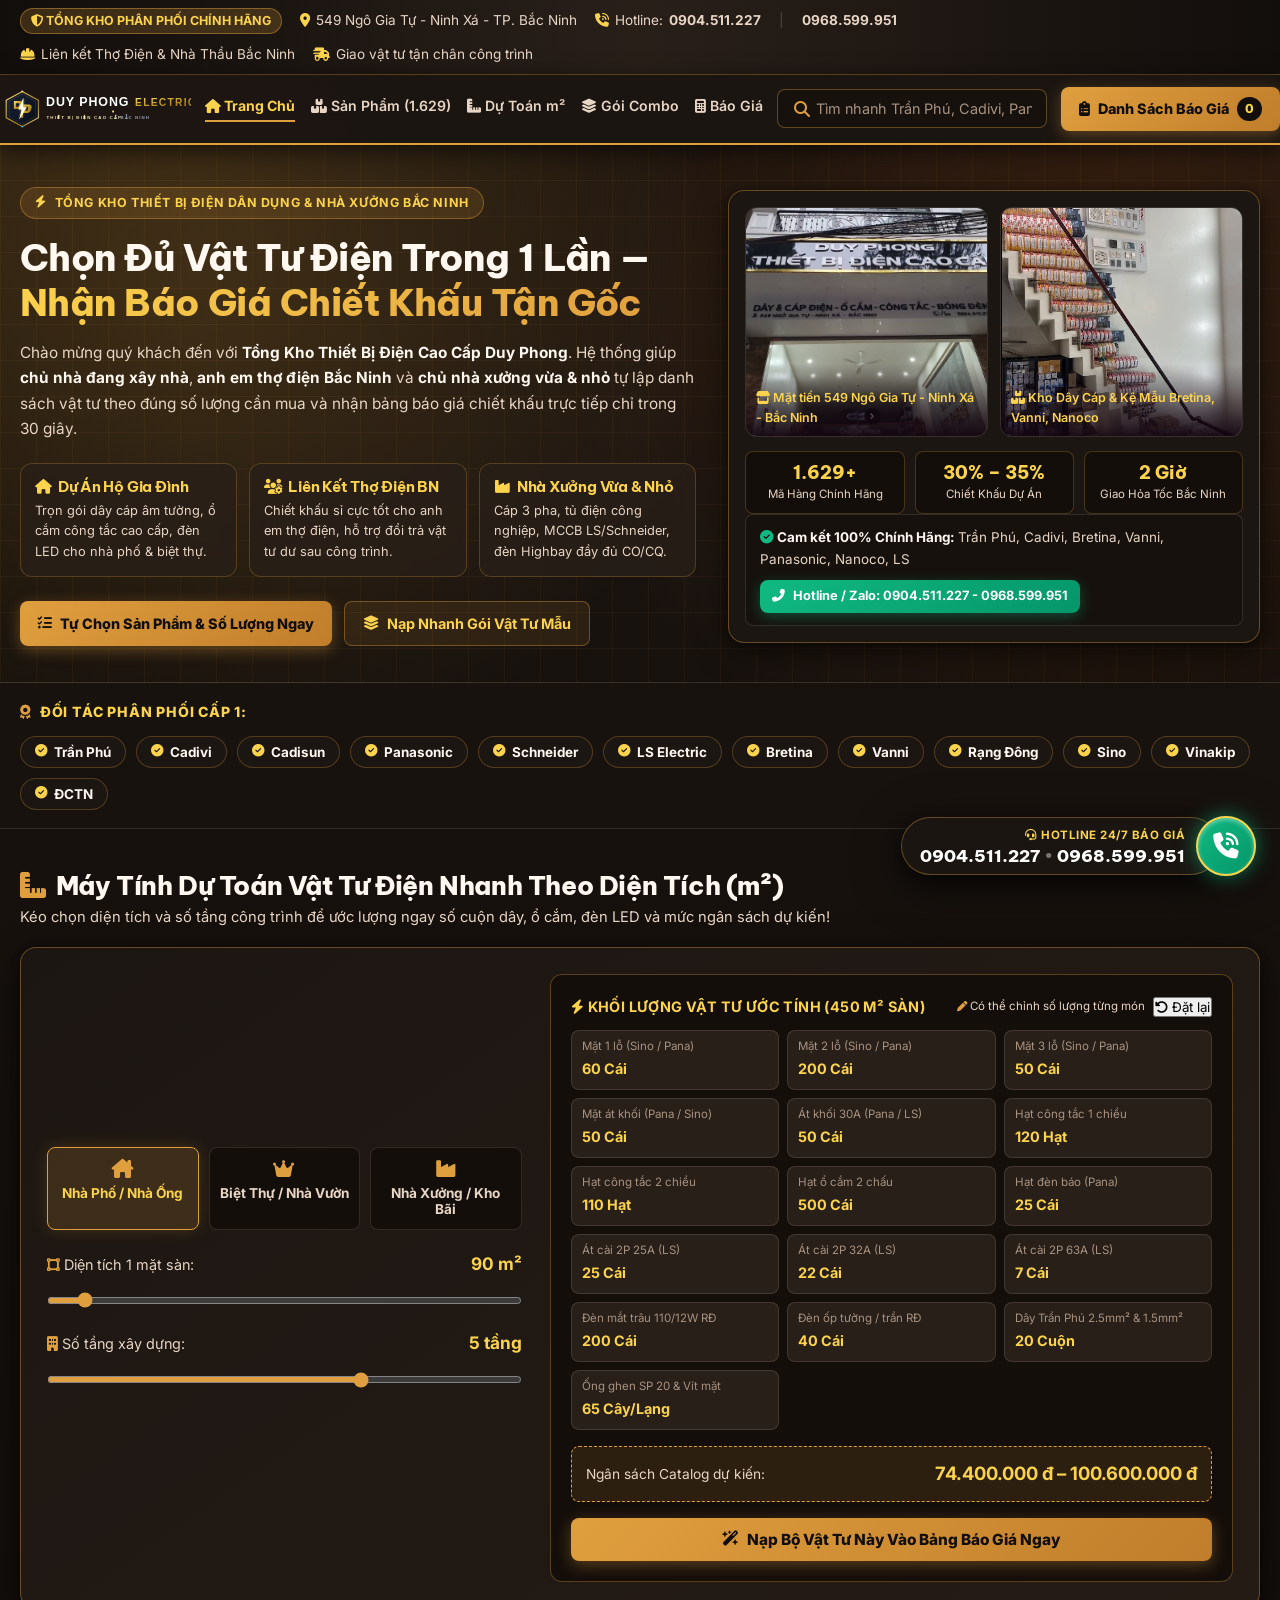
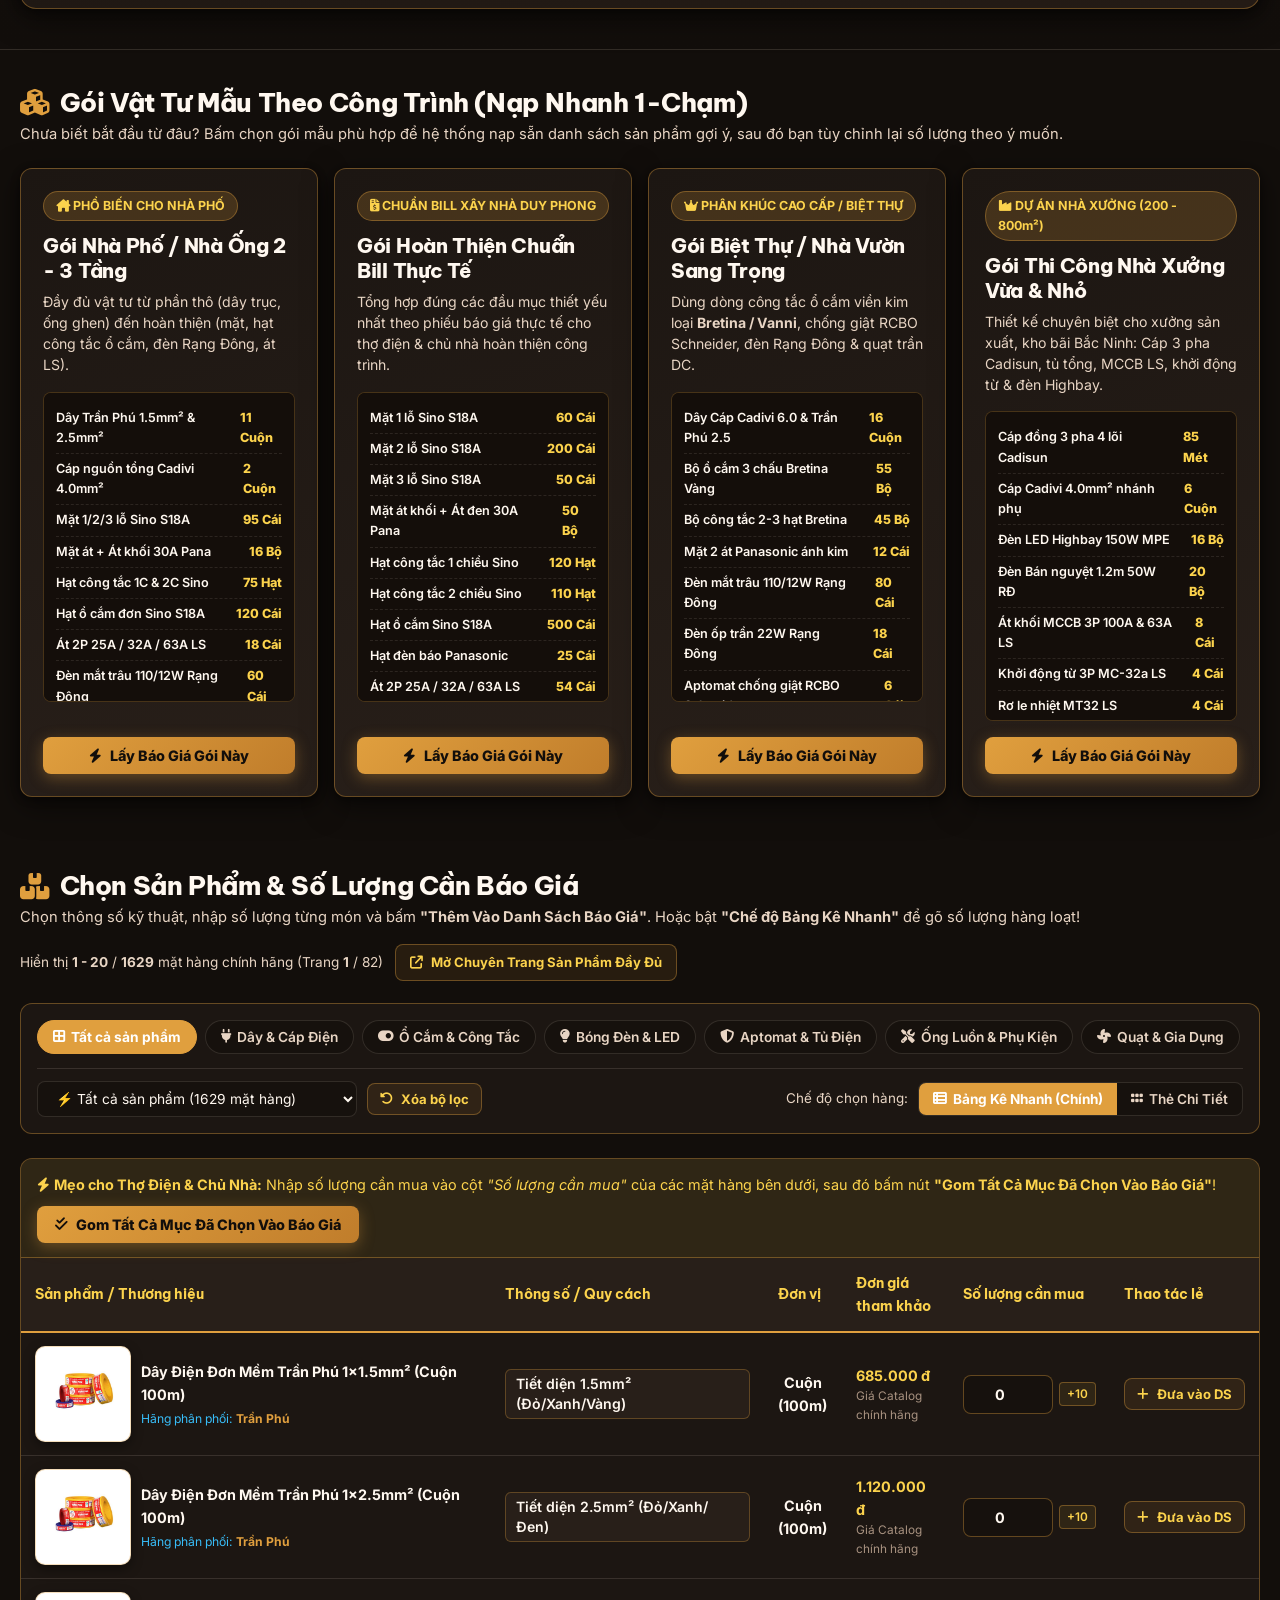
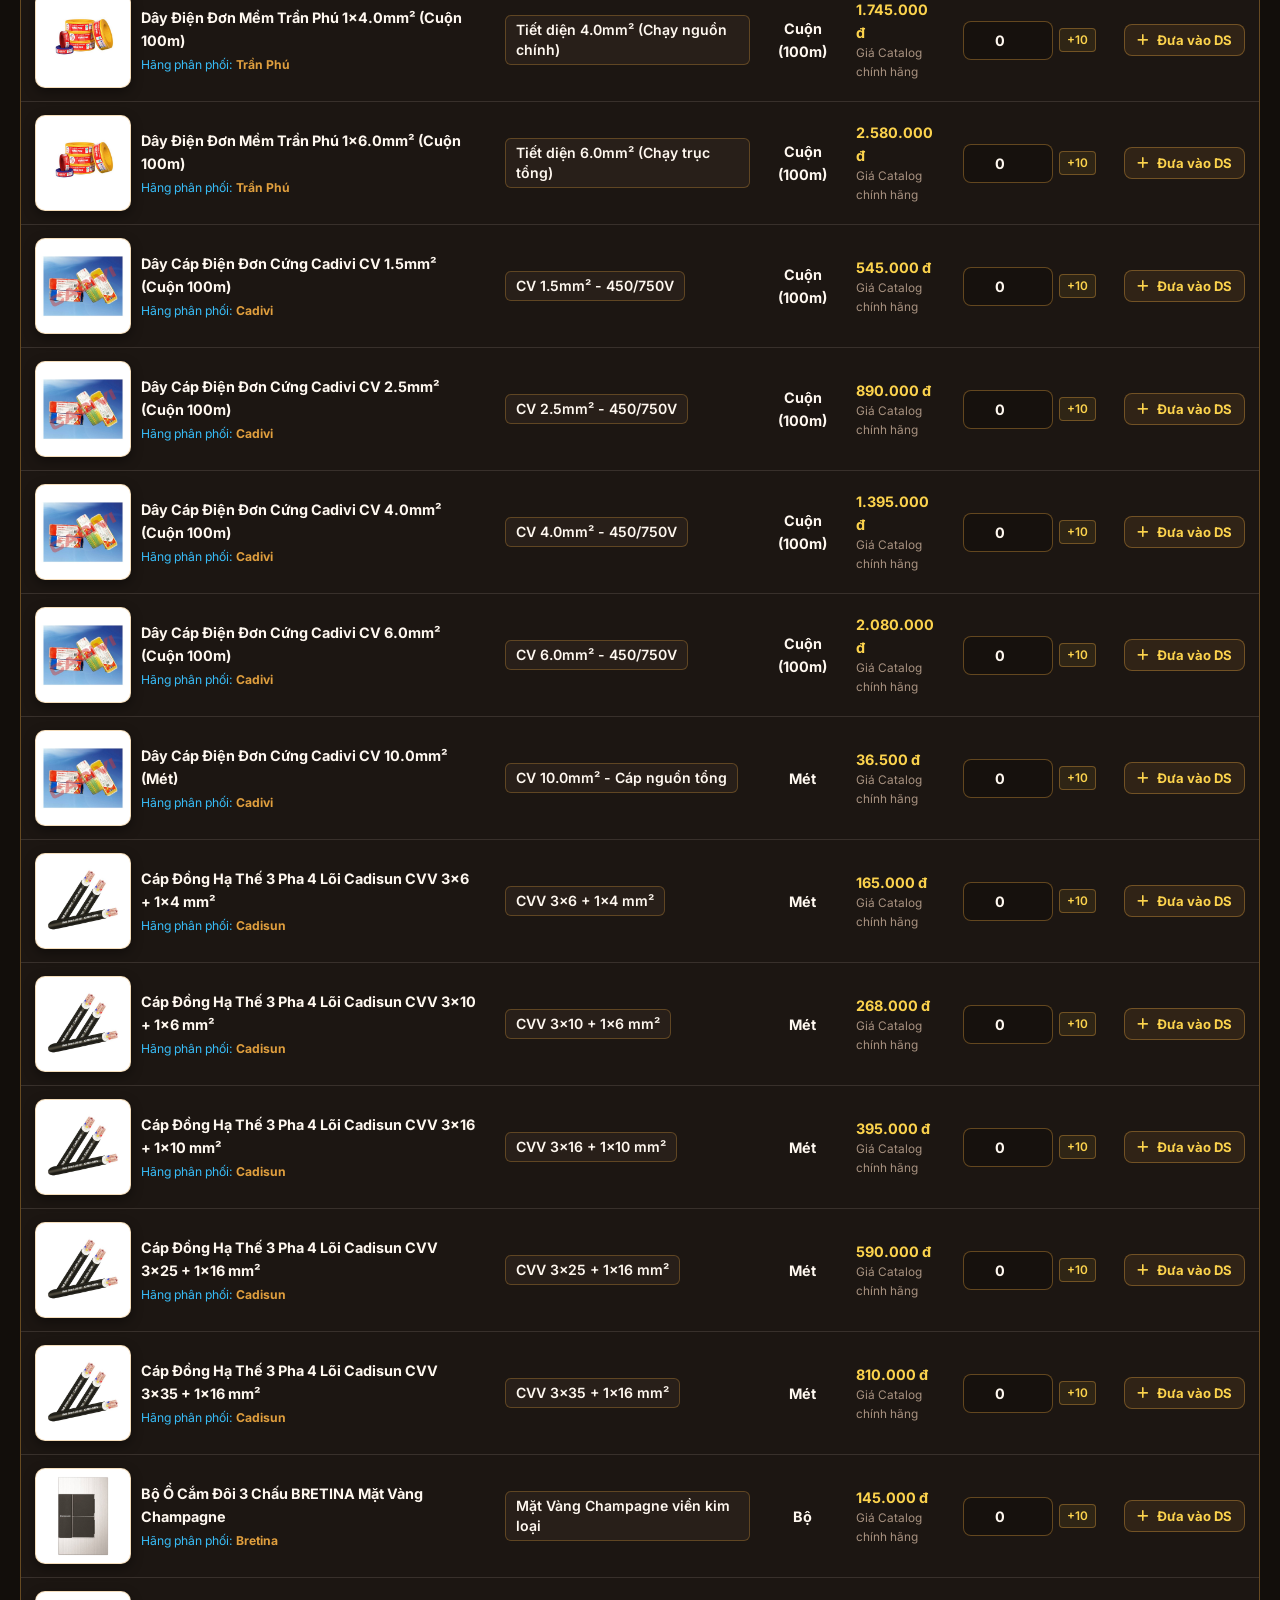
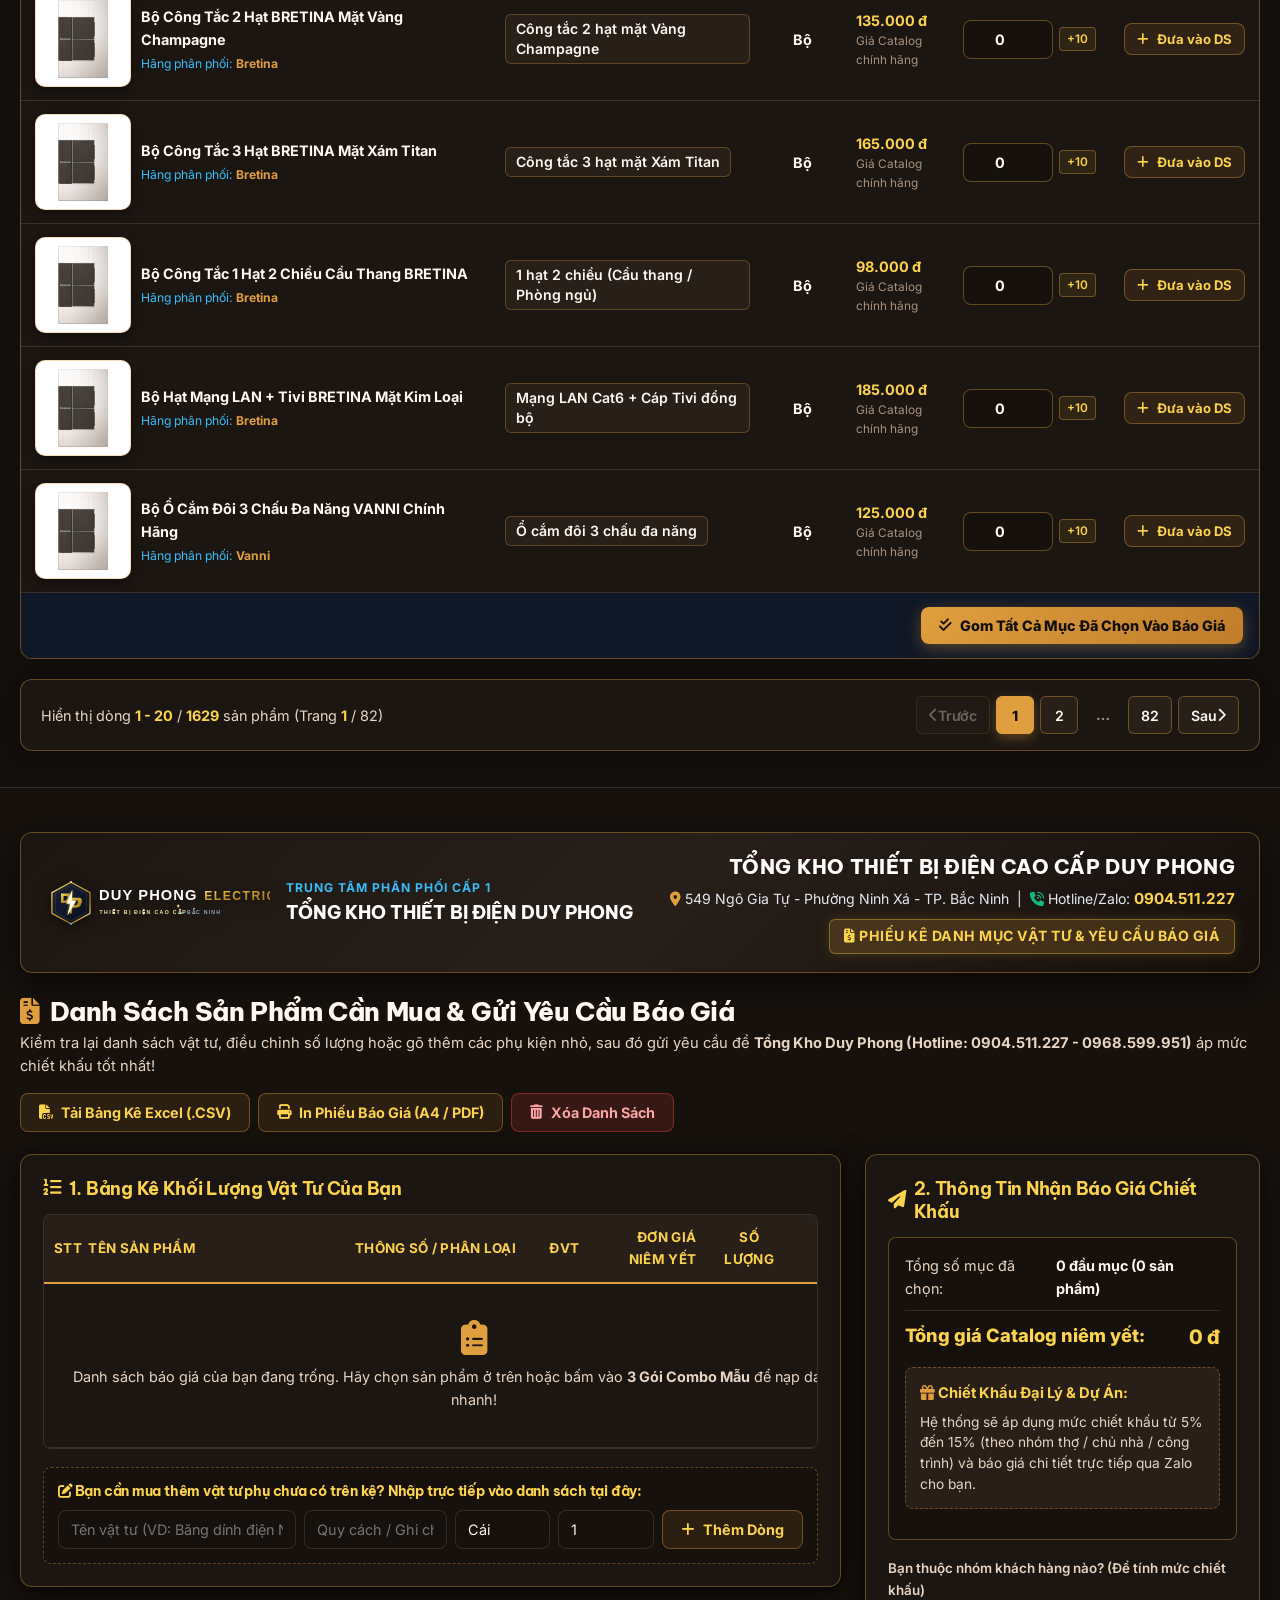
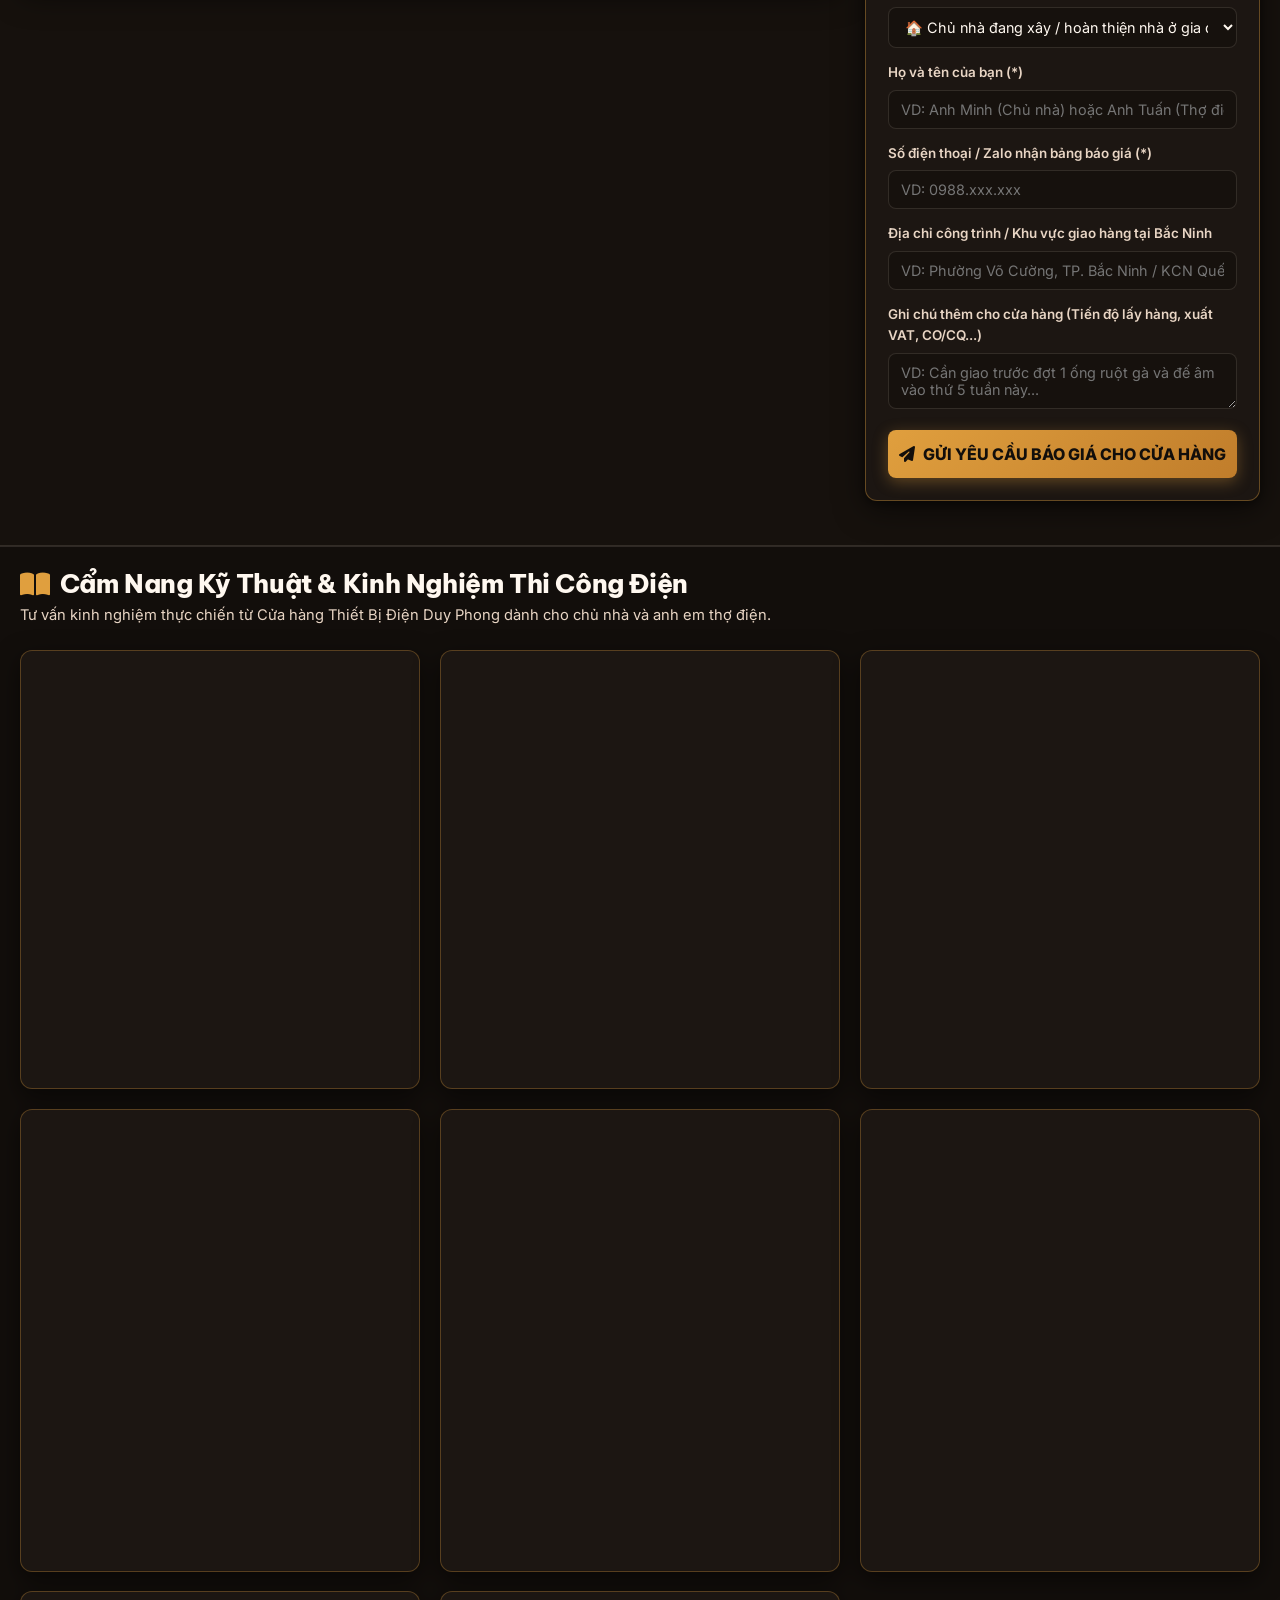
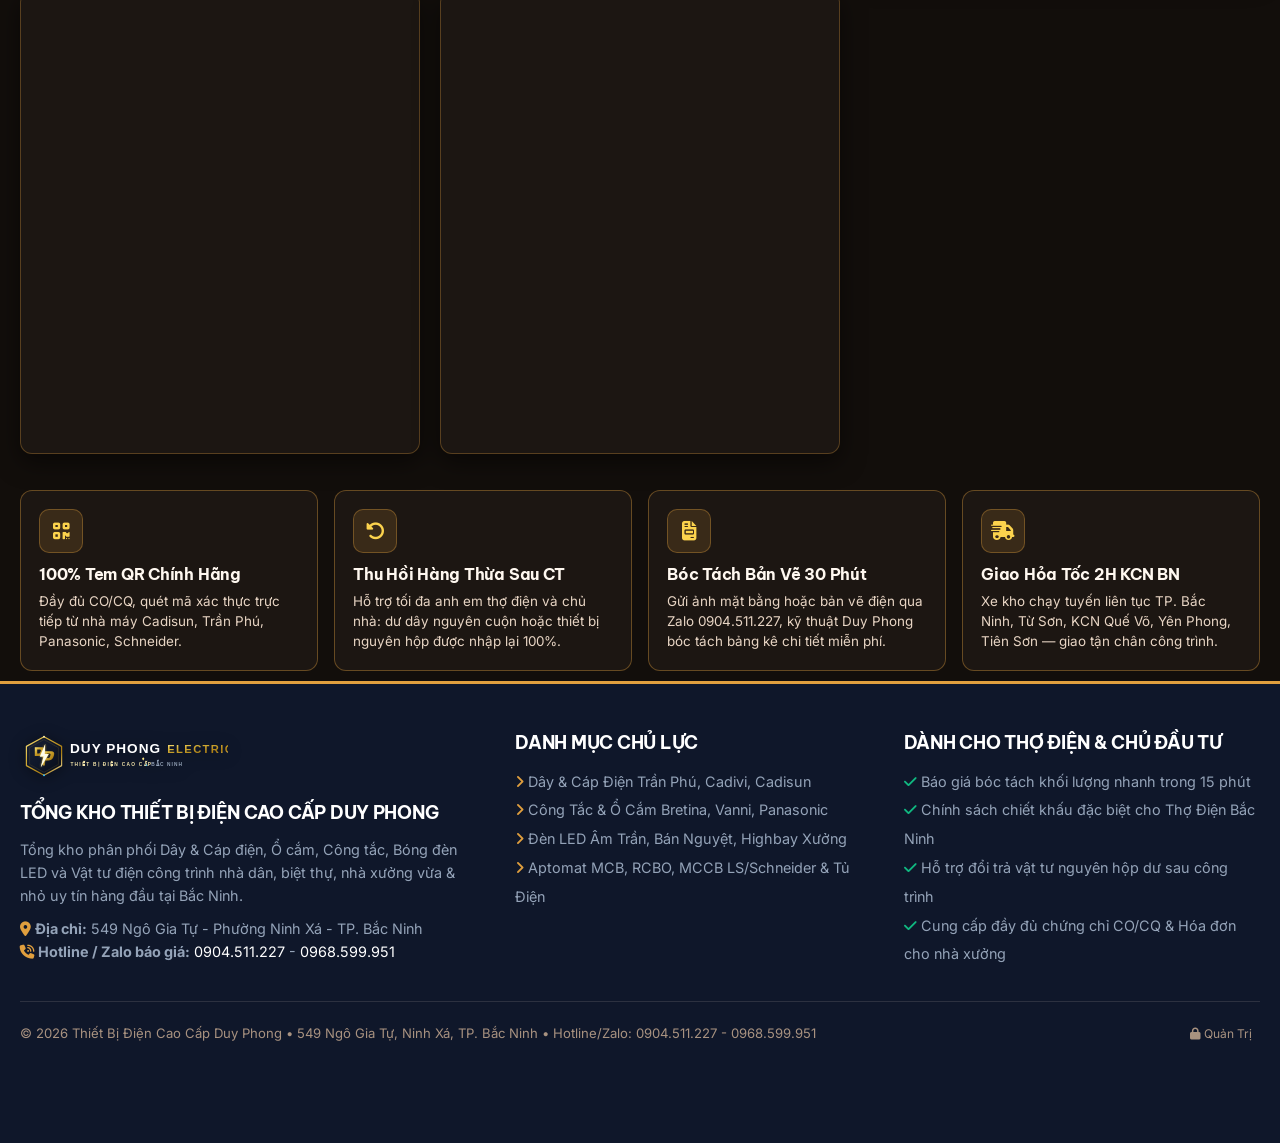
==== commit c76b6cf1: "feat(estimator): Cho phep nguoi dung tuy bien so luong tung mon vat tu" ====
--- a/index.html
+++ b/index.html
@@ -20,7 +20,7 @@
     <link rel="stylesheet" href="https://cdnjs.cloudflare.com/ajax/libs/font-awesome/6.4.0/css/all.min.css">
     
     <!-- Main Stylesheet -->
-    <link rel="stylesheet" href="css/style.css?v=20261117_02">
+    <link rel="stylesheet" href="css/style.css?v=20261118_01">
 
     <!-- Schema.org JSON-LD -->
     <script type="application/ld+json">
@@ -241,8 +241,16 @@
                 </div>
 
                 <div class="estimator-result-box">
-                    <div style="font-size: 0.9rem; font-weight: 700; color: var(--primary-light); text-transform: uppercase; letter-spacing: 0.4px;">
-                        <i class="fas fa-bolt"></i> Khối Lượng Vật Tư Ước Tính (<span id="estTotalArea">450 m² sàn</span>)
+                    <div style="display: flex; justify-content: space-between; align-items: center; flex-wrap: wrap; gap: 8px; margin-bottom: 4px;">
+                        <div style="font-size: 0.9rem; font-weight: 700; color: var(--primary-light); text-transform: uppercase; letter-spacing: 0.4px;">
+                            <i class="fas fa-bolt"></i> Khối Lượng Vật Tư Ước Tính (<span id="estTotalArea">450 m² sàn</span>)
+                        </div>
+                        <div style="display: flex; align-items: center; gap: 8px;">
+                            <span style="font-size: 0.72rem; color: var(--text-secondary);"><i class="fas fa-pen" style="font-size:0.65rem; color:var(--primary);"></i> Có thể chỉnh số lượng từng món</span>
+                            <button type="button" class="est-reset-btn" onclick="updateEstimator(false)" title="Khôi phục lại số lượng ban đầu theo diện tích">
+                                <i class="fas fa-rotate-left"></i> Đặt lại
+                            </button>
+                        </div>
                     </div>
                     <div class="est-res-grid" id="estResultGrid">
                         <!-- Render động 15+ đầu hàng chuẩn Bill thực tế qua app.js -->
@@ -735,7 +743,7 @@
     <!-- Product Catalog Data (420 Sản Phẩm Nhà Máy) -->
     <script src="js/products.js?v=20261115_01"></script>
     <!-- Main Application Script -->
-    <script src="js/app.js?v=20261117_02"></script>
+    <script src="js/app.js?v=20261118_01"></script>
     <!-- Script Popup Thu Thập SĐT Xây Nhà -->
     <script src="js/lead-popup.js?v=20261110_02"></script>
 </body>
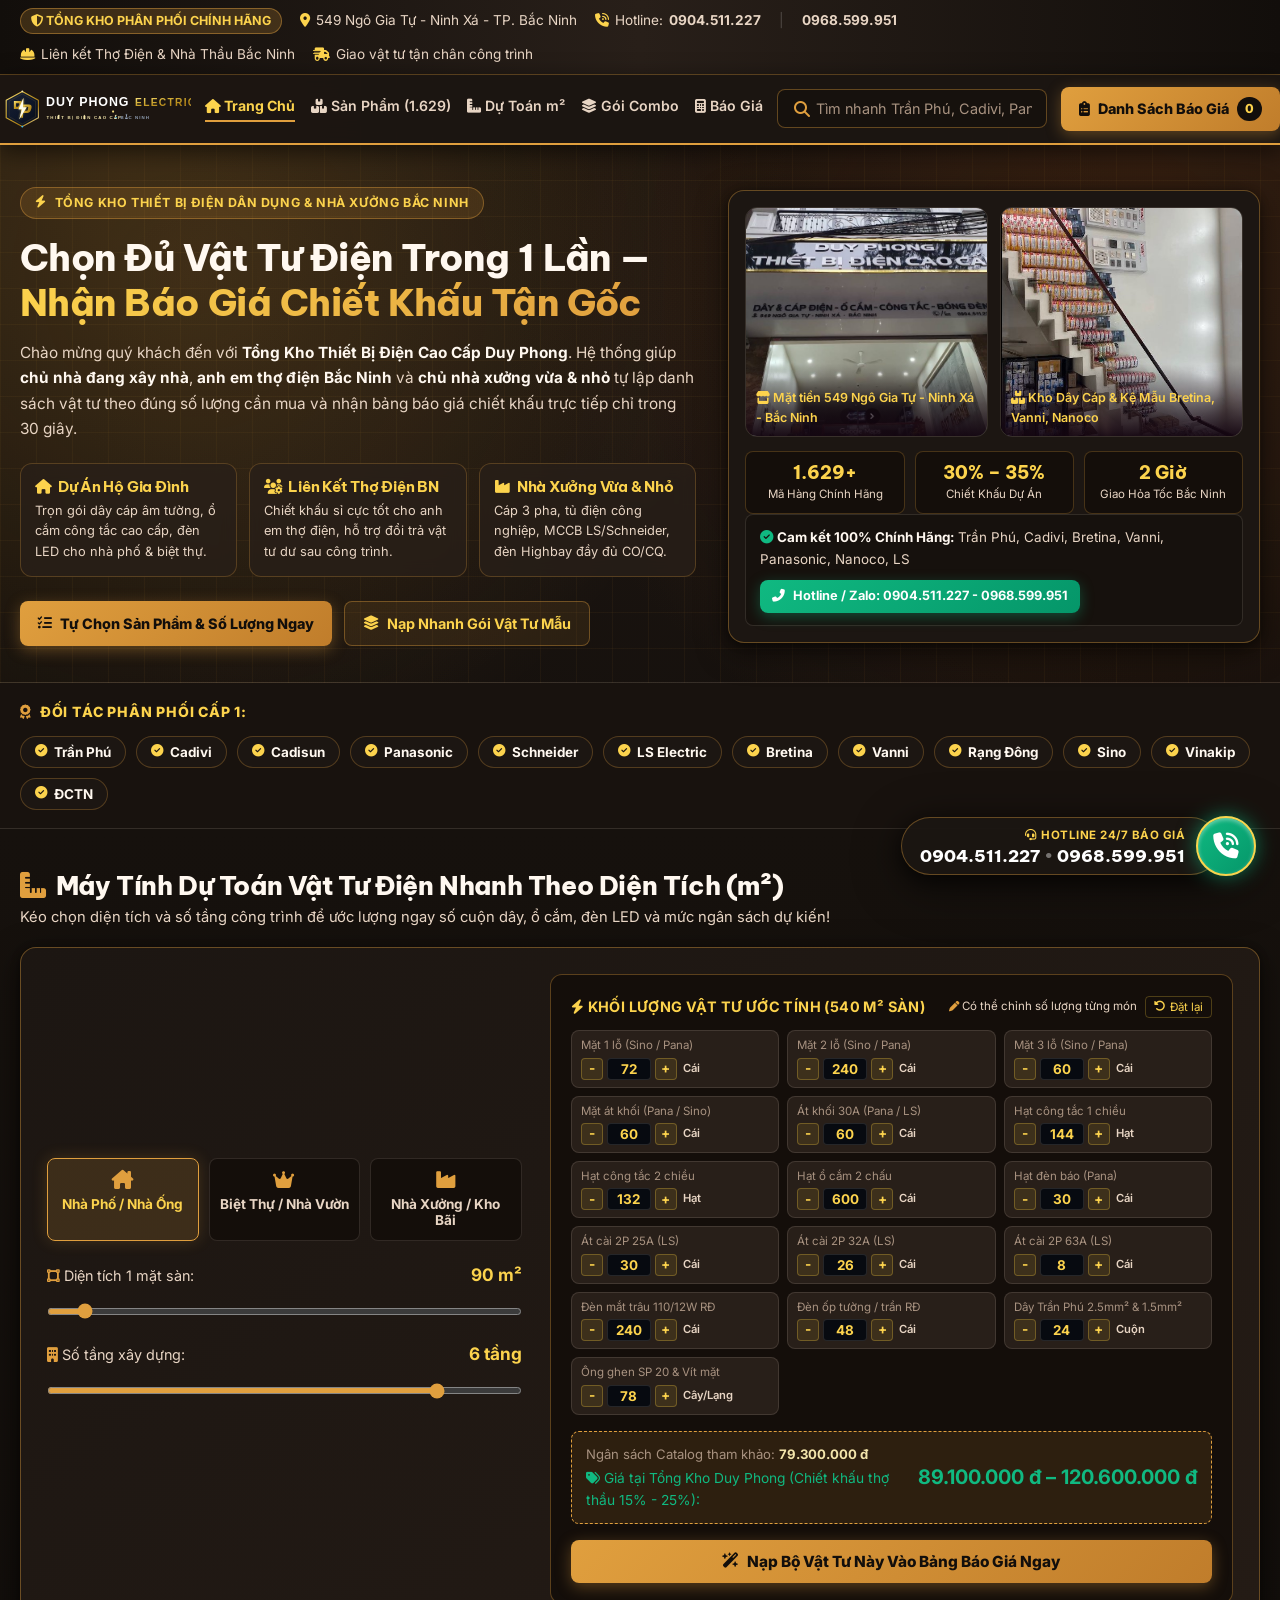
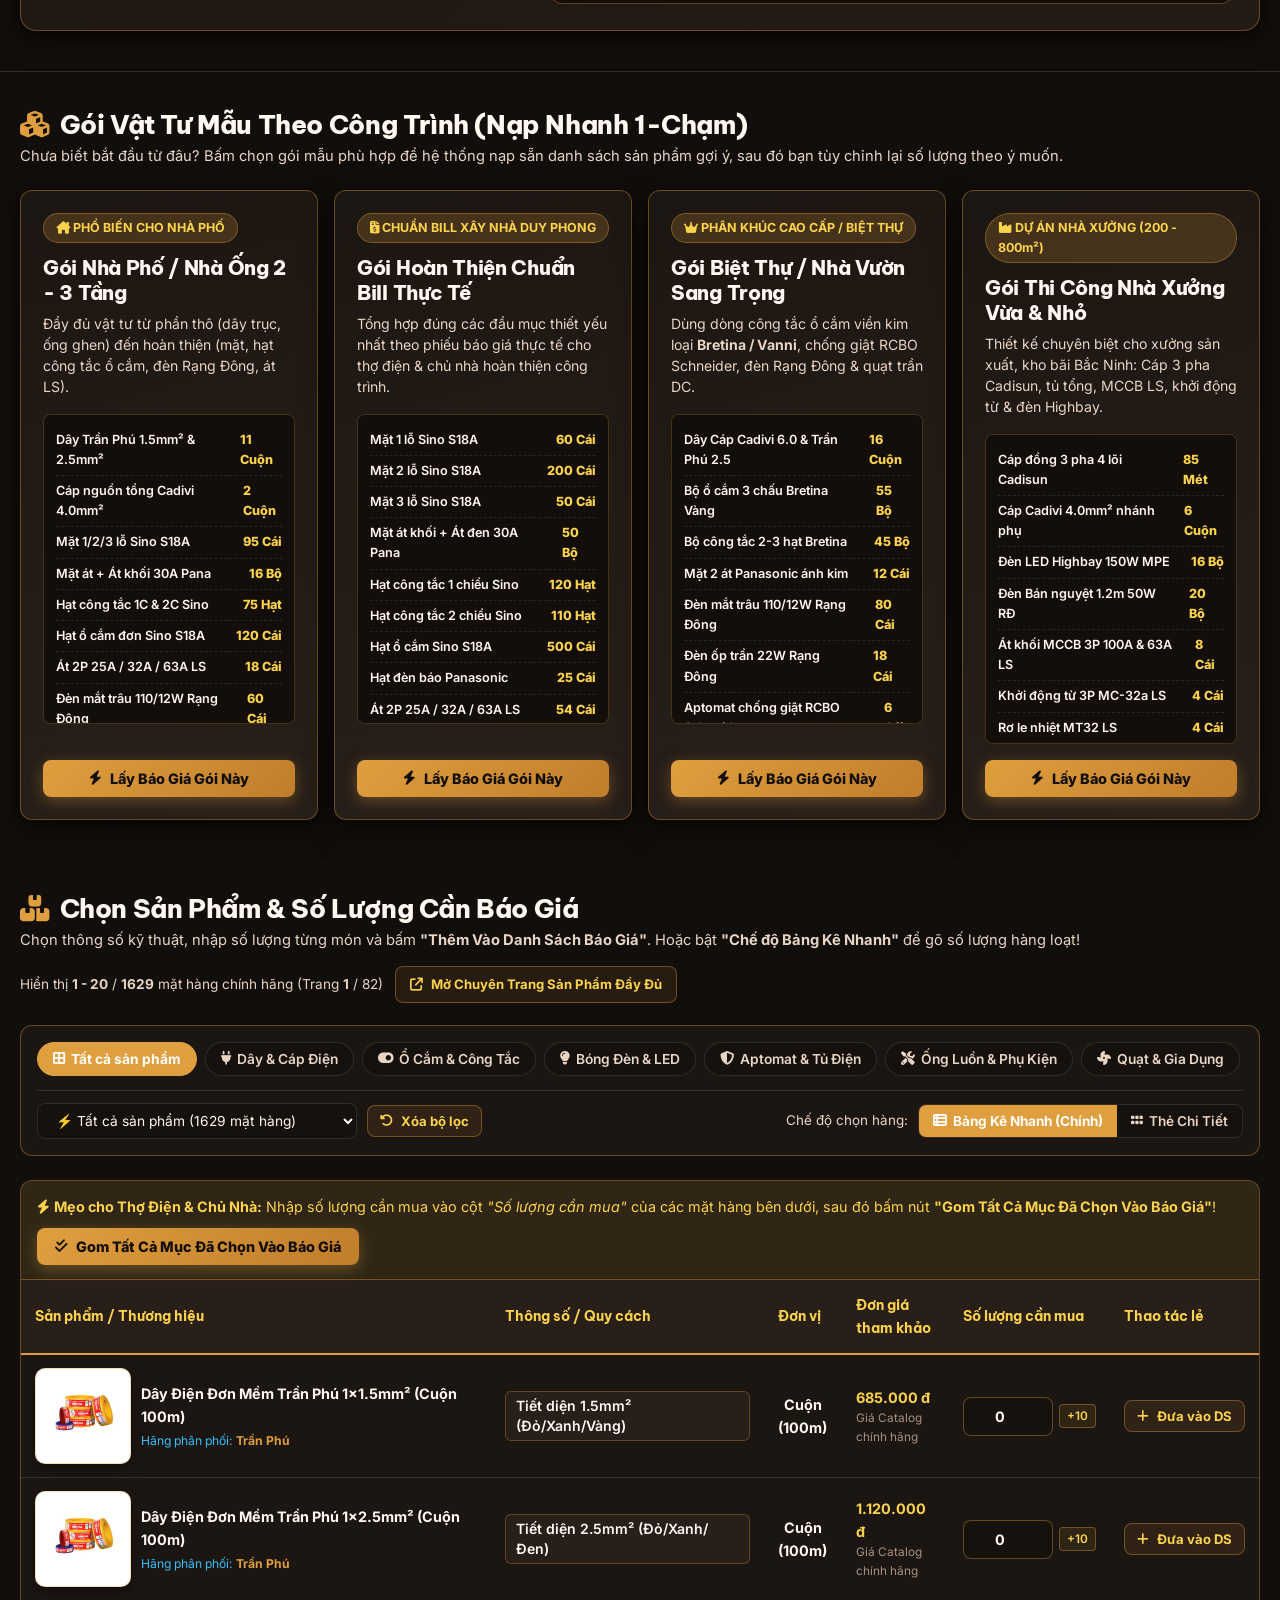
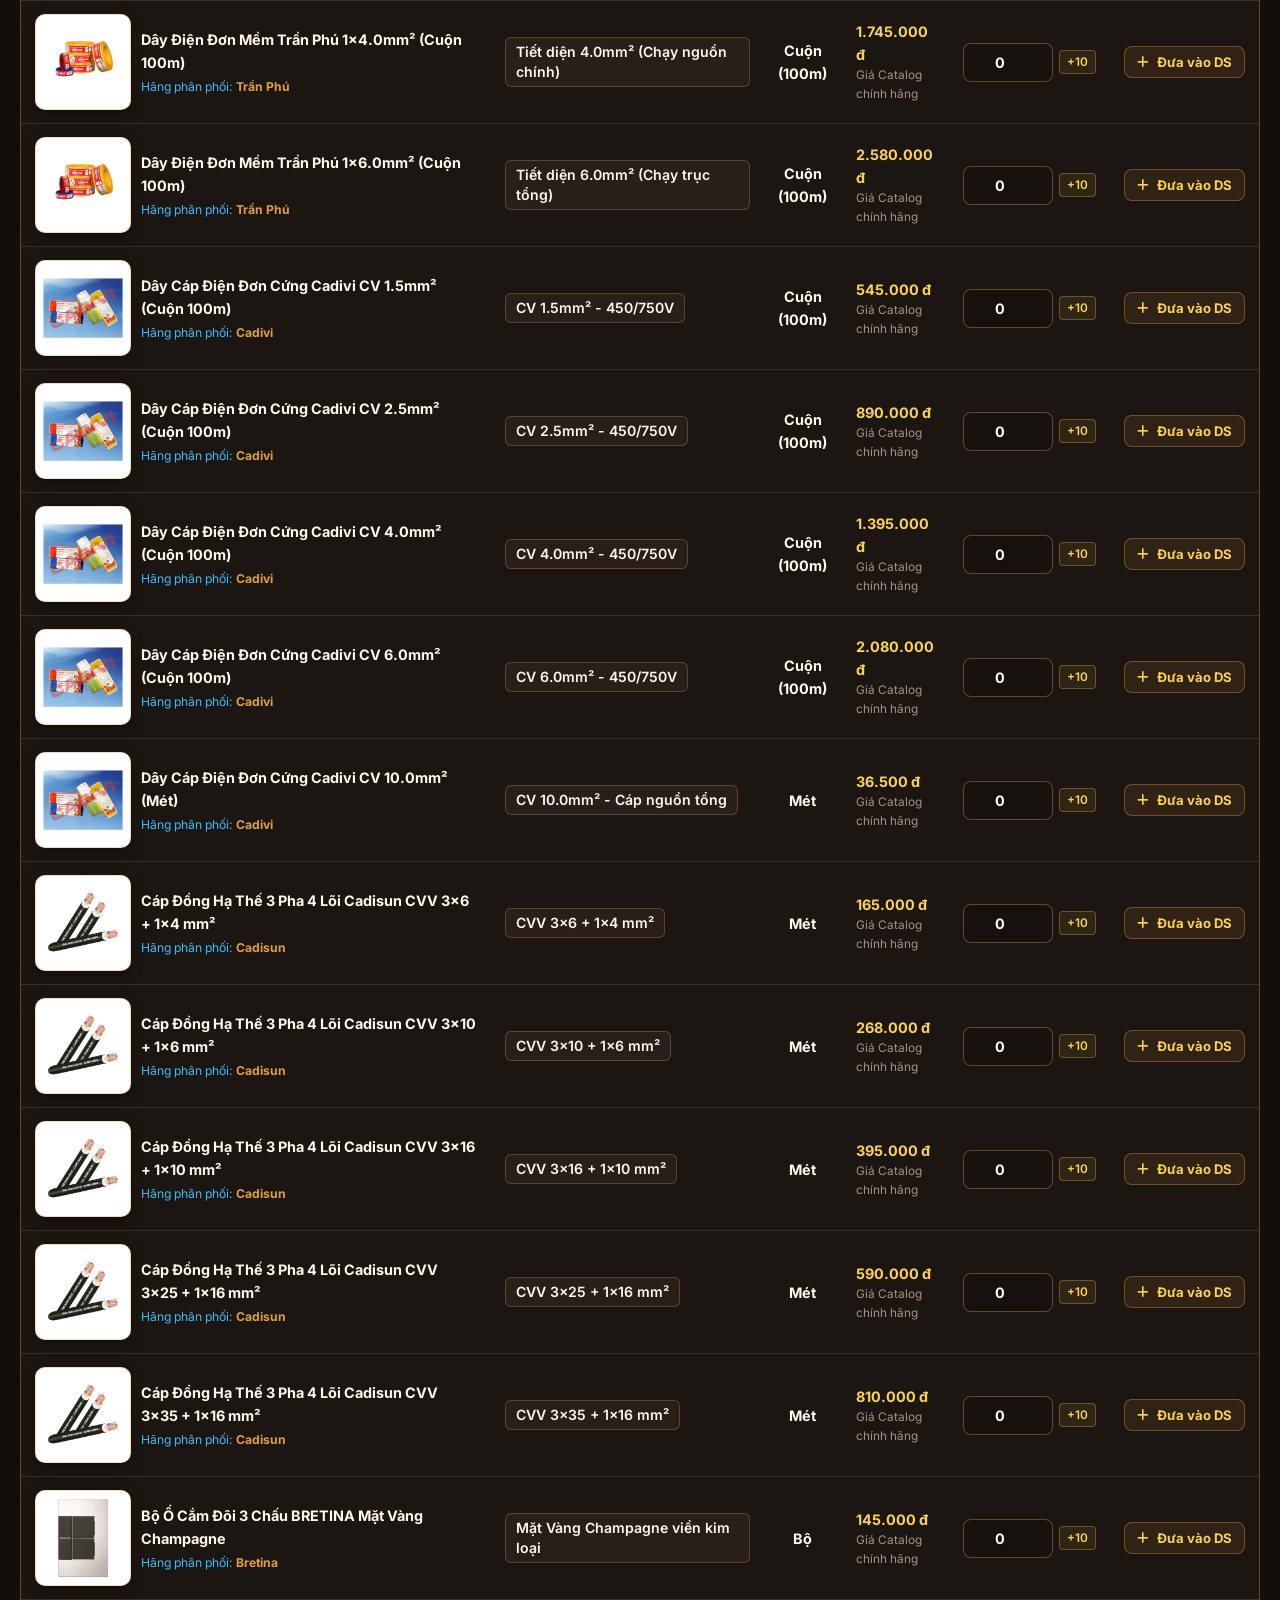
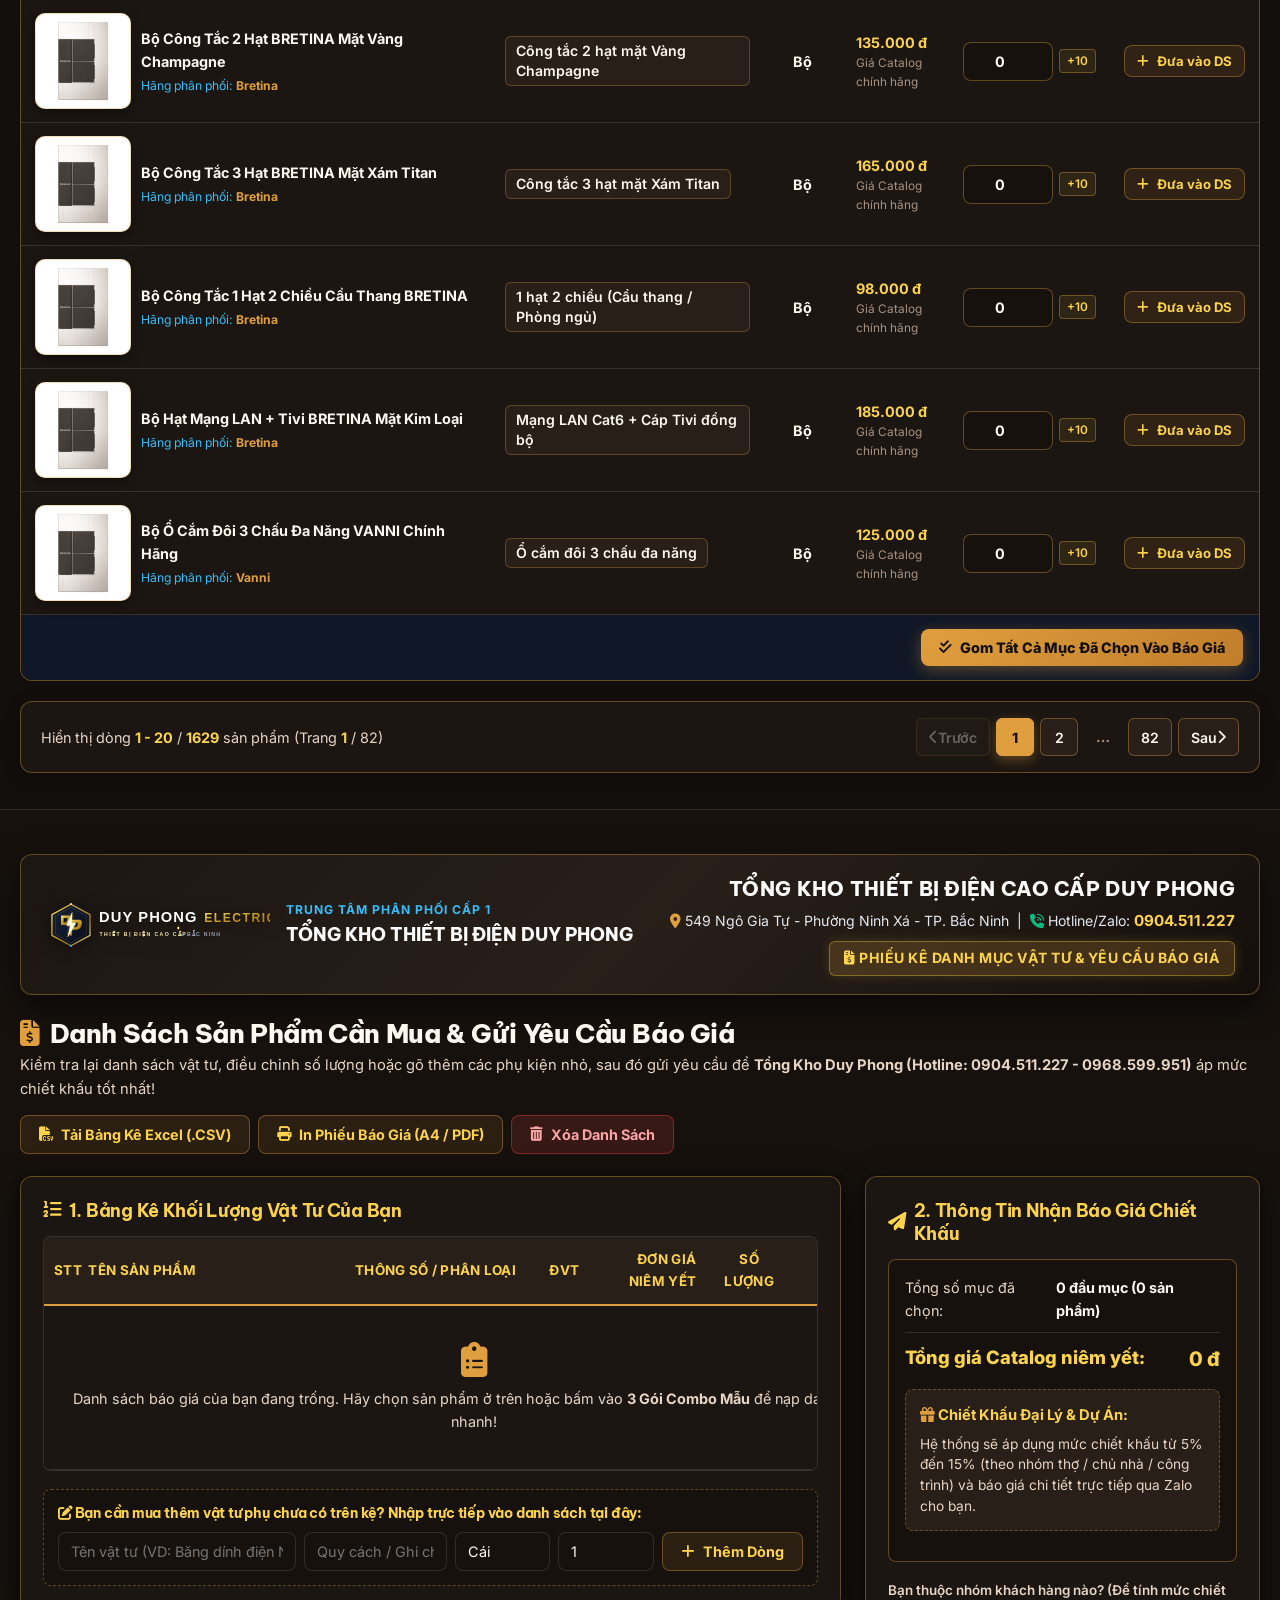
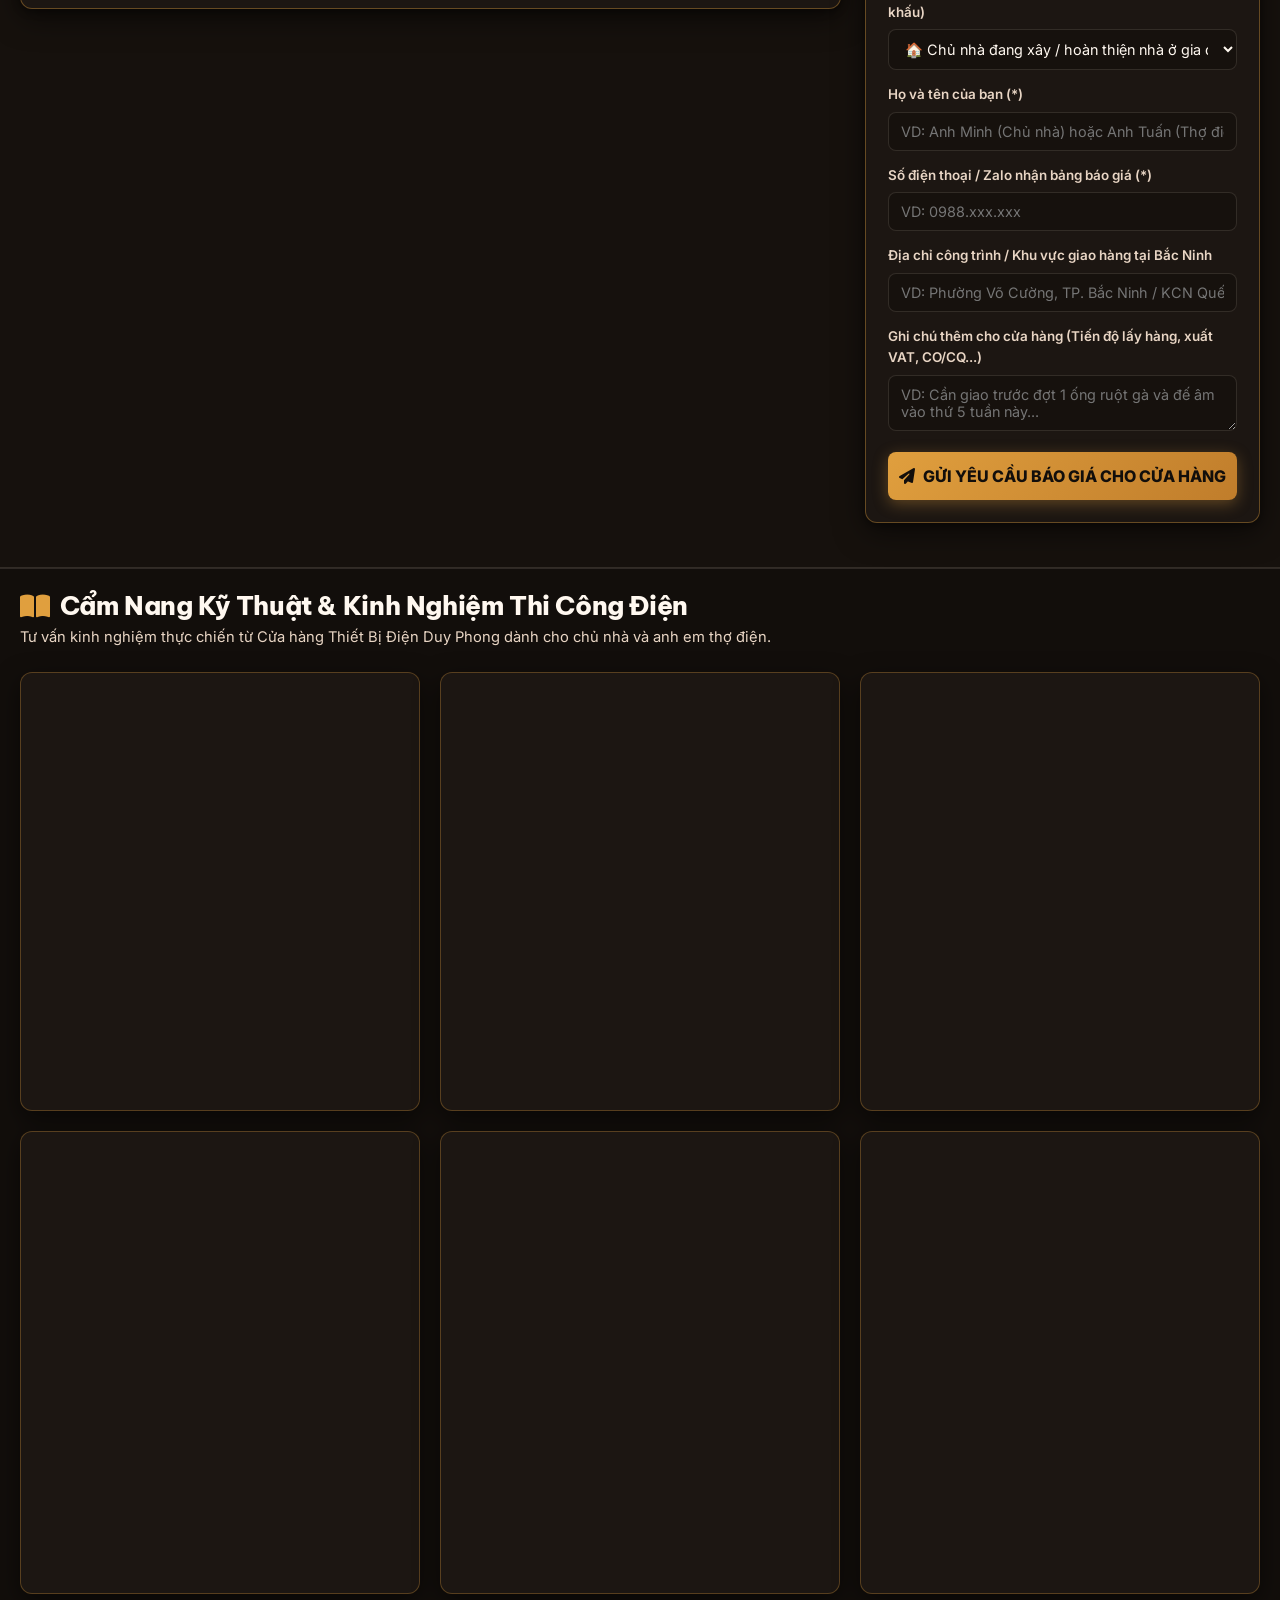
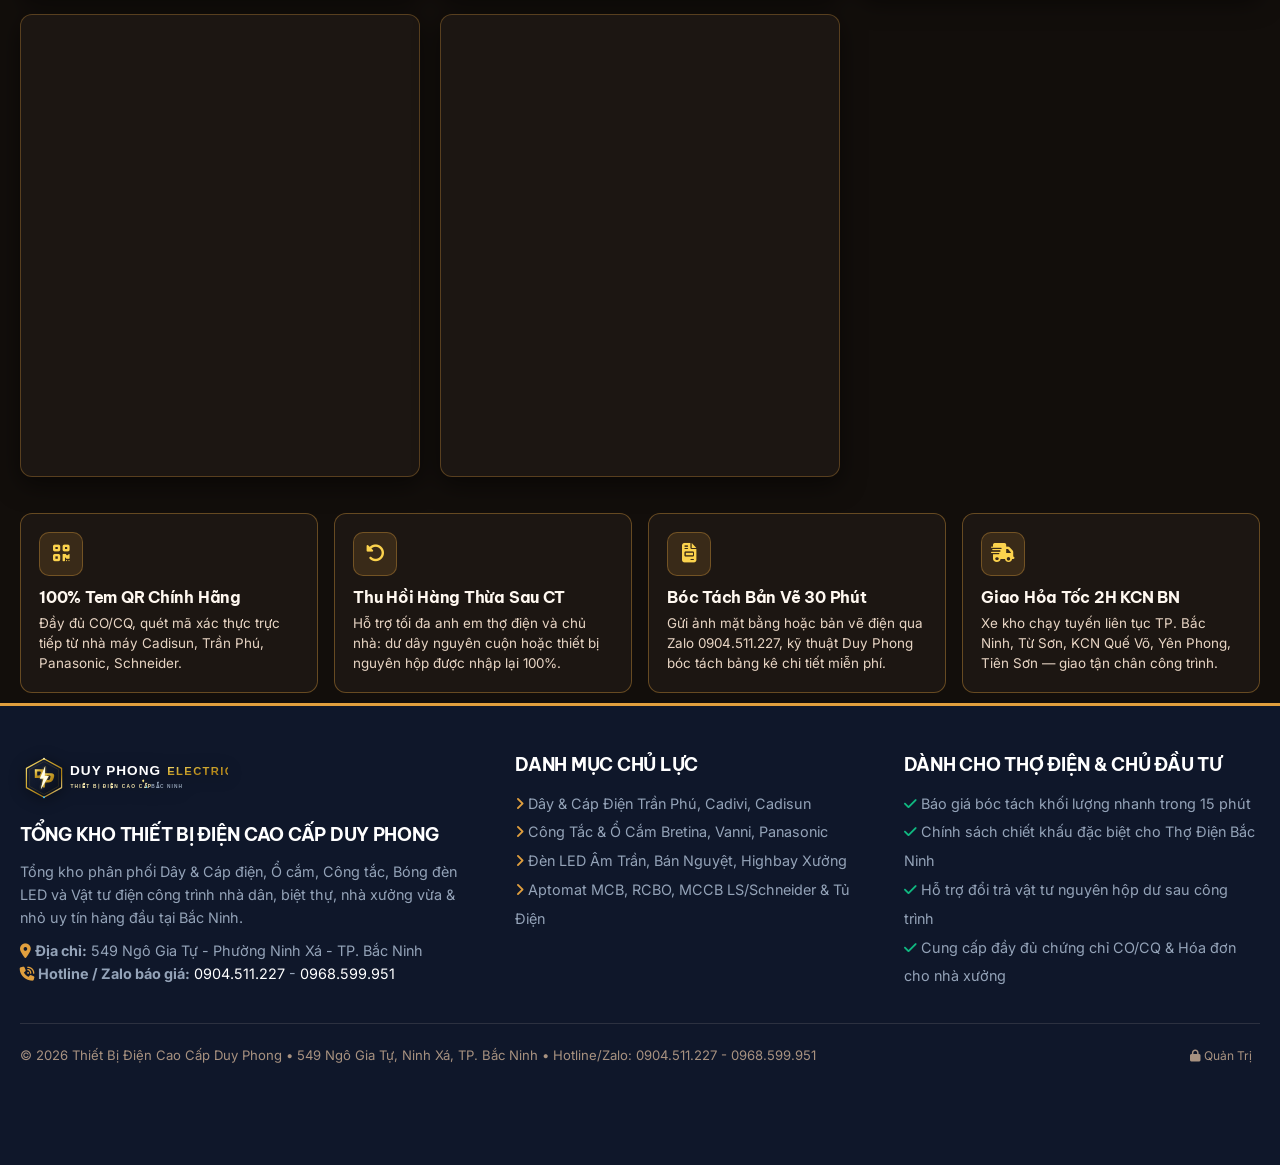
==== commit 102b3364: "fix(estimator): recalibrate 6 floors 90m2 baseline matching real Duy Phong bill" ====
--- a/index.html
+++ b/index.html
@@ -20,7 +20,7 @@
     <link rel="stylesheet" href="https://cdnjs.cloudflare.com/ajax/libs/font-awesome/6.4.0/css/all.min.css">
     
     <!-- Main Stylesheet -->
-    <link rel="stylesheet" href="css/style.css?v=20261118_01">
+    <link rel="stylesheet" href="css/style.css?v=20261118_02">
 
     <!-- Schema.org JSON-LD -->
     <script type="application/ld+json">
@@ -234,16 +234,16 @@
                     <div class="est-slider-group" id="estFloorsGroup">
                         <div class="est-slider-header">
                             <span><i class="fas fa-building" style="color: var(--primary);"></i> Số tầng xây dựng:</span>
-                            <strong id="estFloorsVal">5 tầng</strong>
+                            <strong id="estFloorsVal">6 tầng</strong>
                         </div>
-                        <input type="range" id="estFloorsRange" class="est-range" min="1" max="7" step="1" value="5" oninput="updateEstimator()">
+                        <input type="range" id="estFloorsRange" class="est-range" min="1" max="7" step="1" value="6" oninput="updateEstimator()">
                     </div>
                 </div>
 
                 <div class="estimator-result-box">
                     <div style="display: flex; justify-content: space-between; align-items: center; flex-wrap: wrap; gap: 8px; margin-bottom: 4px;">
                         <div style="font-size: 0.9rem; font-weight: 700; color: var(--primary-light); text-transform: uppercase; letter-spacing: 0.4px;">
-                            <i class="fas fa-bolt"></i> Khối Lượng Vật Tư Ước Tính (<span id="estTotalArea">450 m² sàn</span>)
+                            <i class="fas fa-bolt"></i> Khối Lượng Vật Tư Ước Tính (<span id="estTotalArea">540 m² sàn</span>)
                         </div>
                         <div style="display: flex; align-items: center; gap: 8px;">
                             <span style="font-size: 0.72rem; color: var(--text-secondary);"><i class="fas fa-pen" style="font-size:0.65rem; color:var(--primary);"></i> Có thể chỉnh số lượng từng món</span>
@@ -253,11 +253,16 @@
                         </div>
                     </div>
                     <div class="est-res-grid" id="estResultGrid">
-                        <!-- Render động 15+ đầu hàng chuẩn Bill thực tế qua app.js -->
+                        <!-- Render động 16 đầu hàng chuẩn Bill thực tế Cửa Hàng Duy Phong -->
                     </div>
                     <div class="est-budget-banner">
-                        <span style="font-size: 0.86rem; color: var(--text-secondary);">Ngân sách Catalog dự kiến:</span>
-                        <strong id="estBudgetText" style="font-size: 1.15rem; color: var(--primary-light);">24.500.000 đ – 31.000.000 đ</strong>
+                        <div style="flex: 1; min-width: 200px;">
+                            <div style="font-size: 0.82rem; color: var(--text-muted);">Ngân sách Catalog tham khảo: <strong id="estCatalogText" style="color: #F3E5AB;">79.300.000 đ</strong></div>
+                            <div style="font-size: 0.86rem; color: var(--accent-green); margin-top: 2px;">
+                                <i class="fas fa-tags"></i> Giá tại Tổng Kho Duy Phong (Chiết khấu thợ thầu 15% - 25%):
+                            </div>
+                        </div>
+                        <strong id="estBudgetText" style="font-size: 1.25rem; color: #10B981;">61.500.000 đ – 67.500.000 đ</strong>
                     </div>
                     <button type="button" class="btn btn-gold" style="width: 100%; padding: 12px 16px; font-size: 0.96rem;" onclick="applyEstimatorToBoq()">
                         <i class="fas fa-wand-magic-sparkles"></i> Nạp Bộ Vật Tư Này Vào Bảng Báo Giá Ngay
@@ -743,7 +748,7 @@
     <!-- Product Catalog Data (420 Sản Phẩm Nhà Máy) -->
     <script src="js/products.js?v=20261115_01"></script>
     <!-- Main Application Script -->
-    <script src="js/app.js?v=20261118_01"></script>
+    <script src="js/app.js?v=20261118_02"></script>
     <!-- Script Popup Thu Thập SĐT Xây Nhà -->
     <script src="js/lead-popup.js?v=20261110_02"></script>
 </body>
--- a/css/style.css
+++ b/css/style.css
@@ -2291,20 +2291,117 @@
     background: var(--bg-elevated);
     border: 1px solid var(--border-subtle);
     border-radius: var(--radius-sm);
-    padding: 8px 10px;
-}
-
-.est-res-item span {
+    padding: 7px 9px;
+    display: flex;
+    flex-direction: column;
+    justify-content: space-between;
+    transition: all 0.2s ease;
+    min-width: 0;
+}
+
+.est-res-item:focus-within, .est-res-item:hover {
+    border-color: rgba(212, 175, 55, 0.45);
+    background: rgba(22, 31, 48, 0.9);
+}
+
+.est-res-label {
     display: block;
     font-size: 0.72rem;
     color: var(--text-muted);
-    margin-bottom: 2px;
     line-height: 1.25;
-}
-
-.est-res-item strong {
-    font-size: 0.9rem;
-    color: var(--primary-light);
+    white-space: nowrap;
+    overflow: hidden;
+    text-overflow: ellipsis;
+    margin-bottom: 5px;
+}
+
+.est-res-stepper {
+    display: flex;
+    align-items: center;
+    gap: 4px;
+}
+
+.est-step-btn {
+    width: 22px;
+    height: 22px;
+    display: inline-flex;
+    align-items: center;
+    justify-content: center;
+    background: rgba(212, 175, 55, 0.12);
+    border: 1px solid rgba(212, 175, 55, 0.35);
+    border-radius: 4px;
+    color: var(--primary-light);
+    font-size: 0.85rem;
+    font-weight: 700;
+    cursor: pointer;
+    user-select: none;
+    transition: all 0.15s ease;
+    padding: 0;
+    line-height: 1;
+}
+
+.est-step-btn:hover {
+    background: var(--primary);
+    color: #000;
+    border-color: var(--primary);
+}
+
+.est-step-btn:active {
+    transform: scale(0.92);
+}
+
+.est-step-input {
+    width: 44px;
+    height: 22px;
+    background: #070A10;
+    border: 1px solid var(--border-subtle);
+    border-radius: 4px;
+    color: var(--primary-light);
+    font-size: 0.84rem;
+    font-weight: 700;
+    text-align: center;
+    padding: 0 2px;
+    font-family: inherit;
+    -moz-appearance: textfield;
+}
+
+.est-step-input::-webkit-outer-spin-button,
+.est-step-input::-webkit-inner-spin-button {
+    -webkit-appearance: none;
+    margin: 0;
+}
+
+.est-step-input:focus {
+    outline: none;
+    border-color: var(--primary);
+    background: #0E1422;
+}
+
+.est-step-unit {
+    font-size: 0.7rem;
+    font-weight: 600;
+    color: var(--text-secondary);
+    white-space: nowrap;
+    margin-left: 2px;
+}
+
+.est-reset-btn {
+    background: transparent;
+    border: 1px solid rgba(212, 175, 55, 0.3);
+    border-radius: 4px;
+    color: var(--primary-light);
+    font-size: 0.72rem;
+    padding: 3px 8px;
+    cursor: pointer;
+    display: inline-flex;
+    align-items: center;
+    gap: 4px;
+    transition: all 0.2s ease;
+}
+
+.est-reset-btn:hover {
+    background: rgba(212, 175, 55, 0.15);
+    border-color: var(--primary);
 }
 
 .est-budget-banner {
@@ -2443,15 +2540,15 @@
     }
     .est-res-grid {
         grid-template-columns: 1fr 1fr;
-        gap: 8px;
+        gap: 6px;
     }
     .est-res-item {
-        padding: 8px 10px;
+        padding: 6px 8px;
         min-width: 0;
     }
-    .est-res-item strong {
-        font-size: 0.85rem;
-        word-break: break-word;
+    .est-step-input {
+        width: 38px;
+        font-size: 0.8rem;
     }
     .hero-stats-strip {
         gap: 6px;
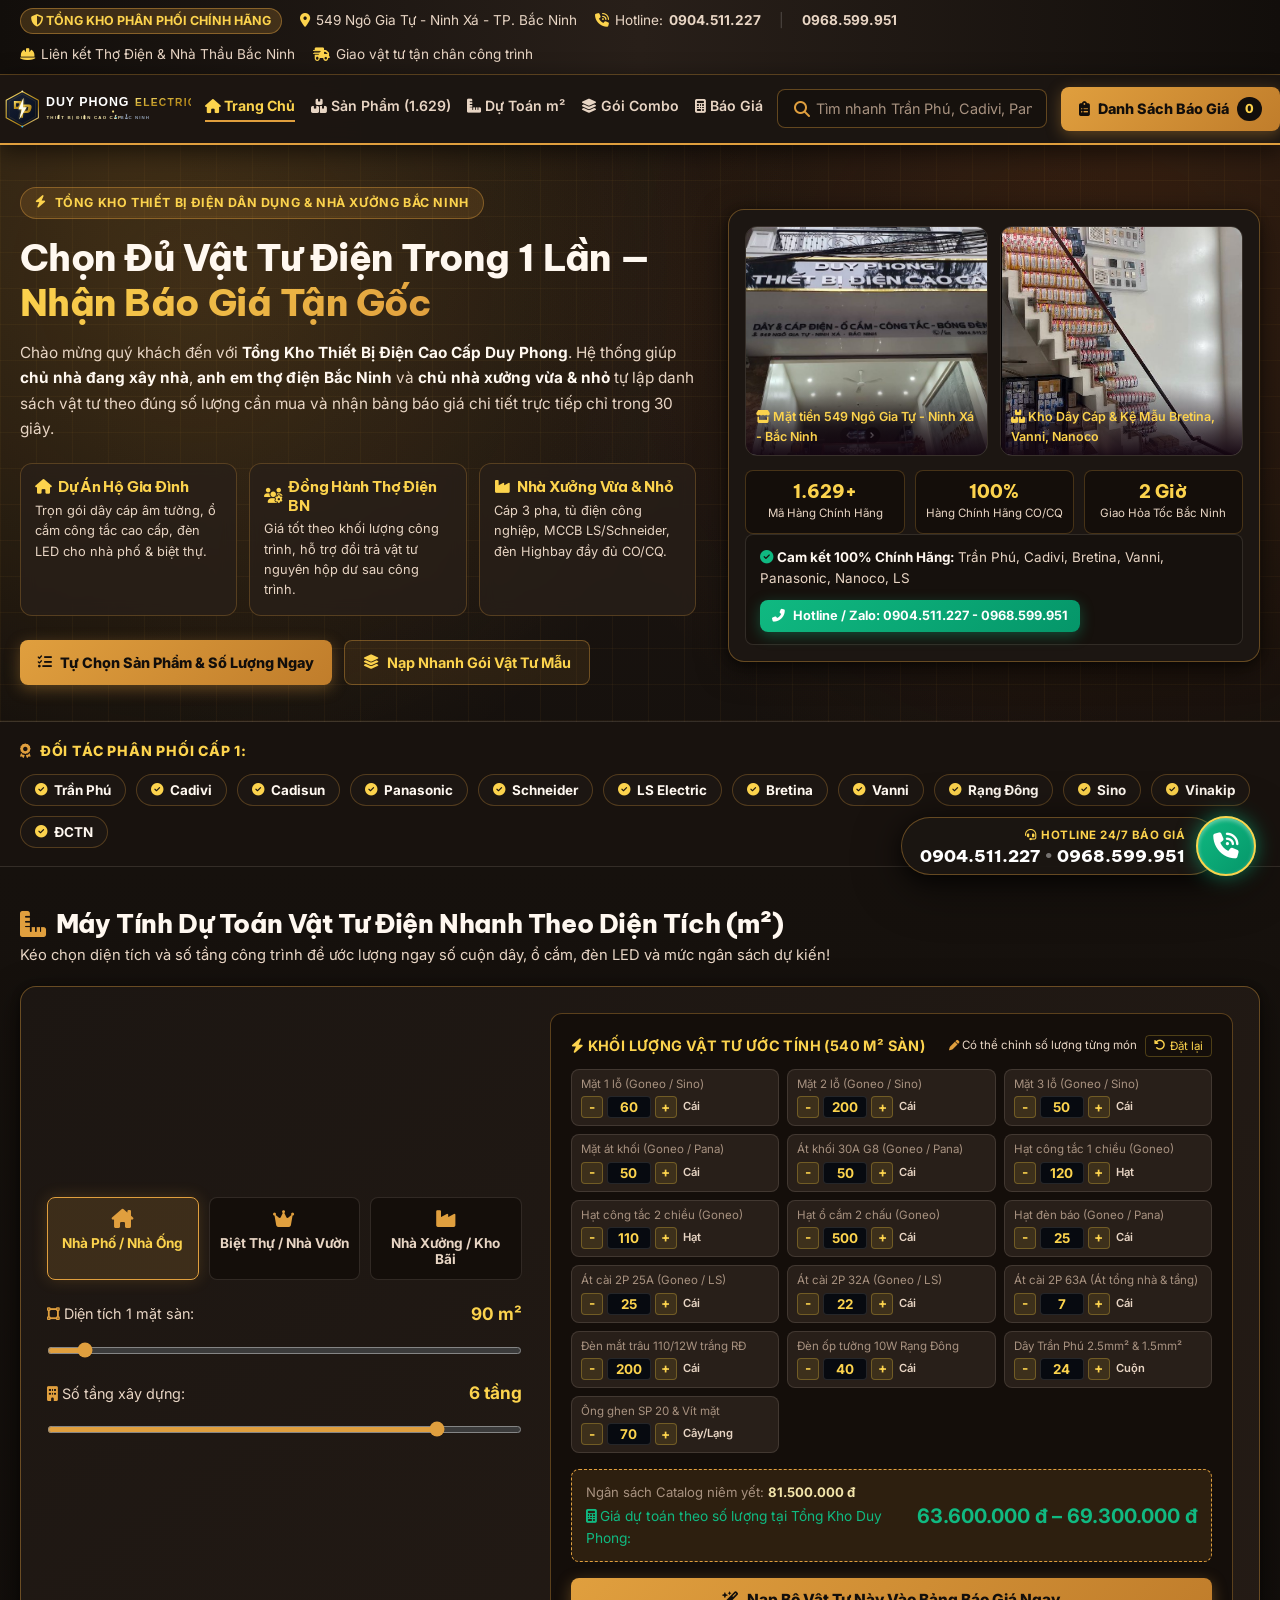
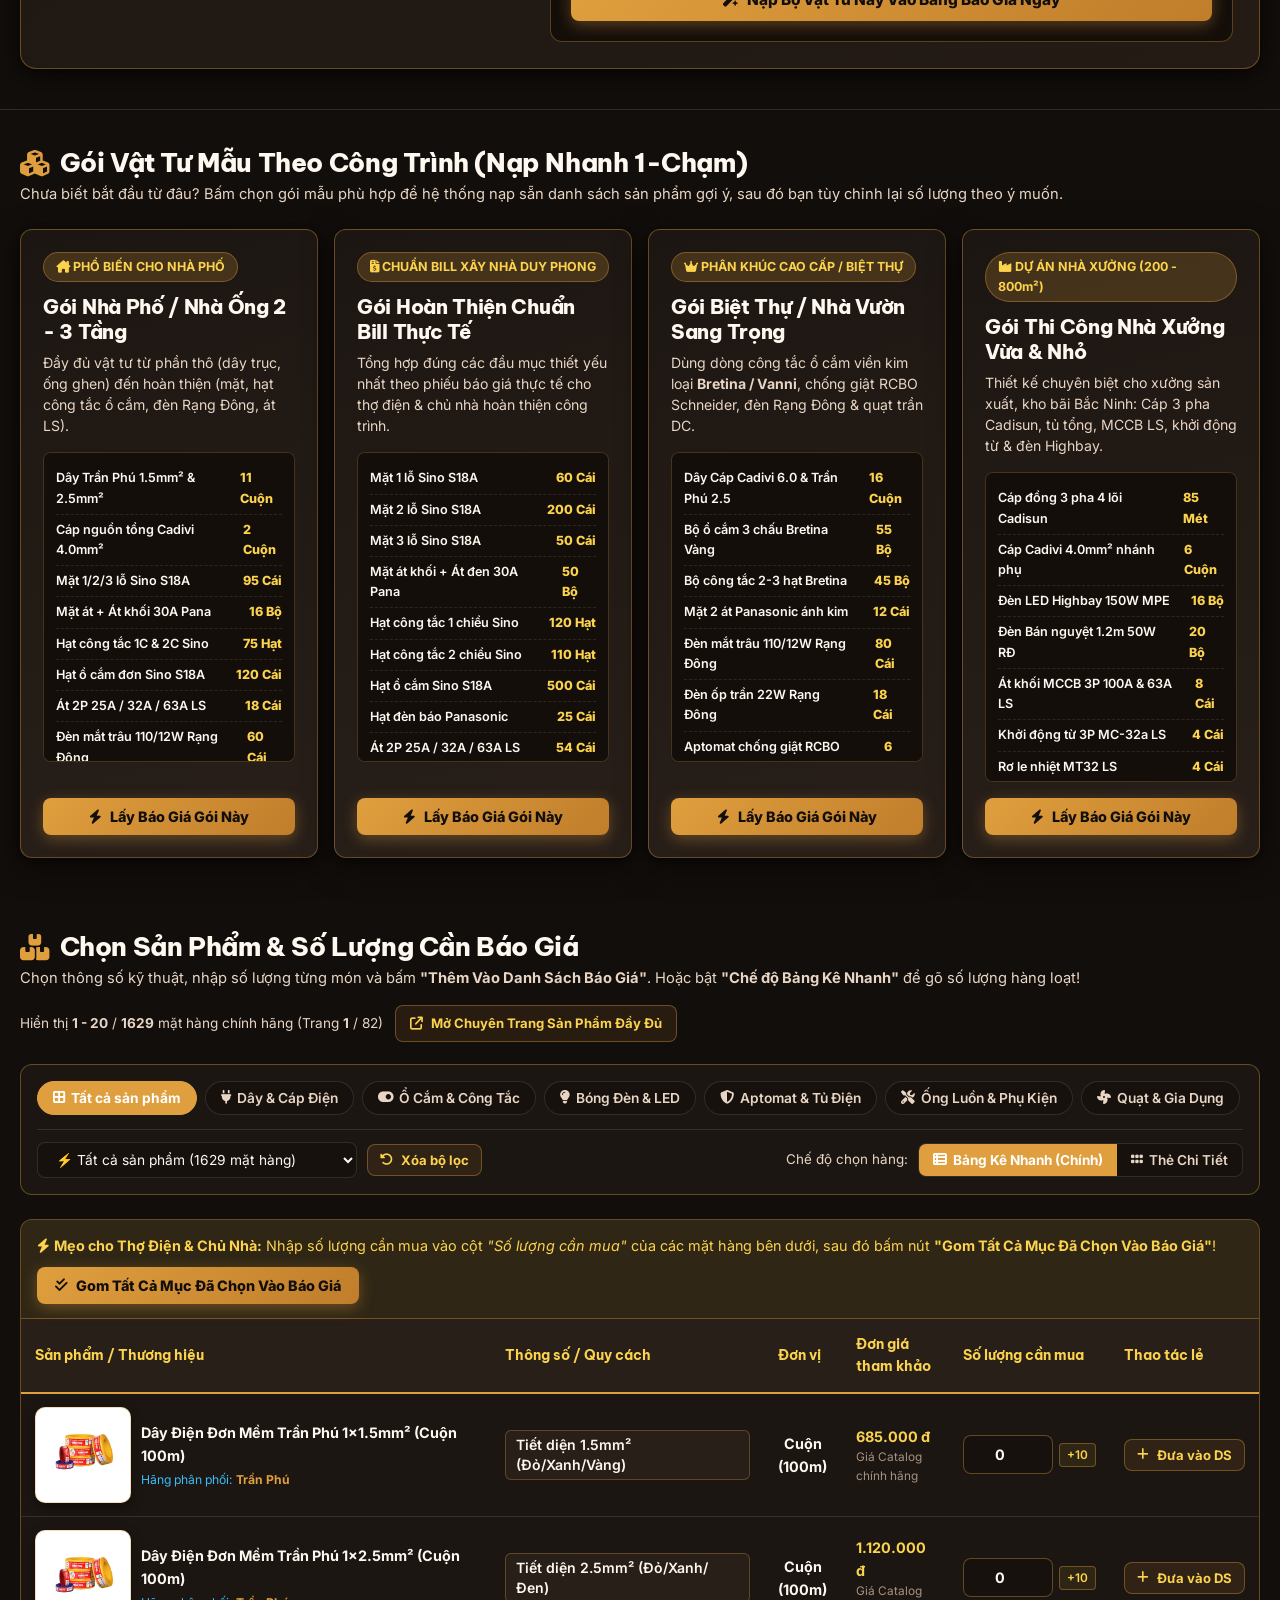
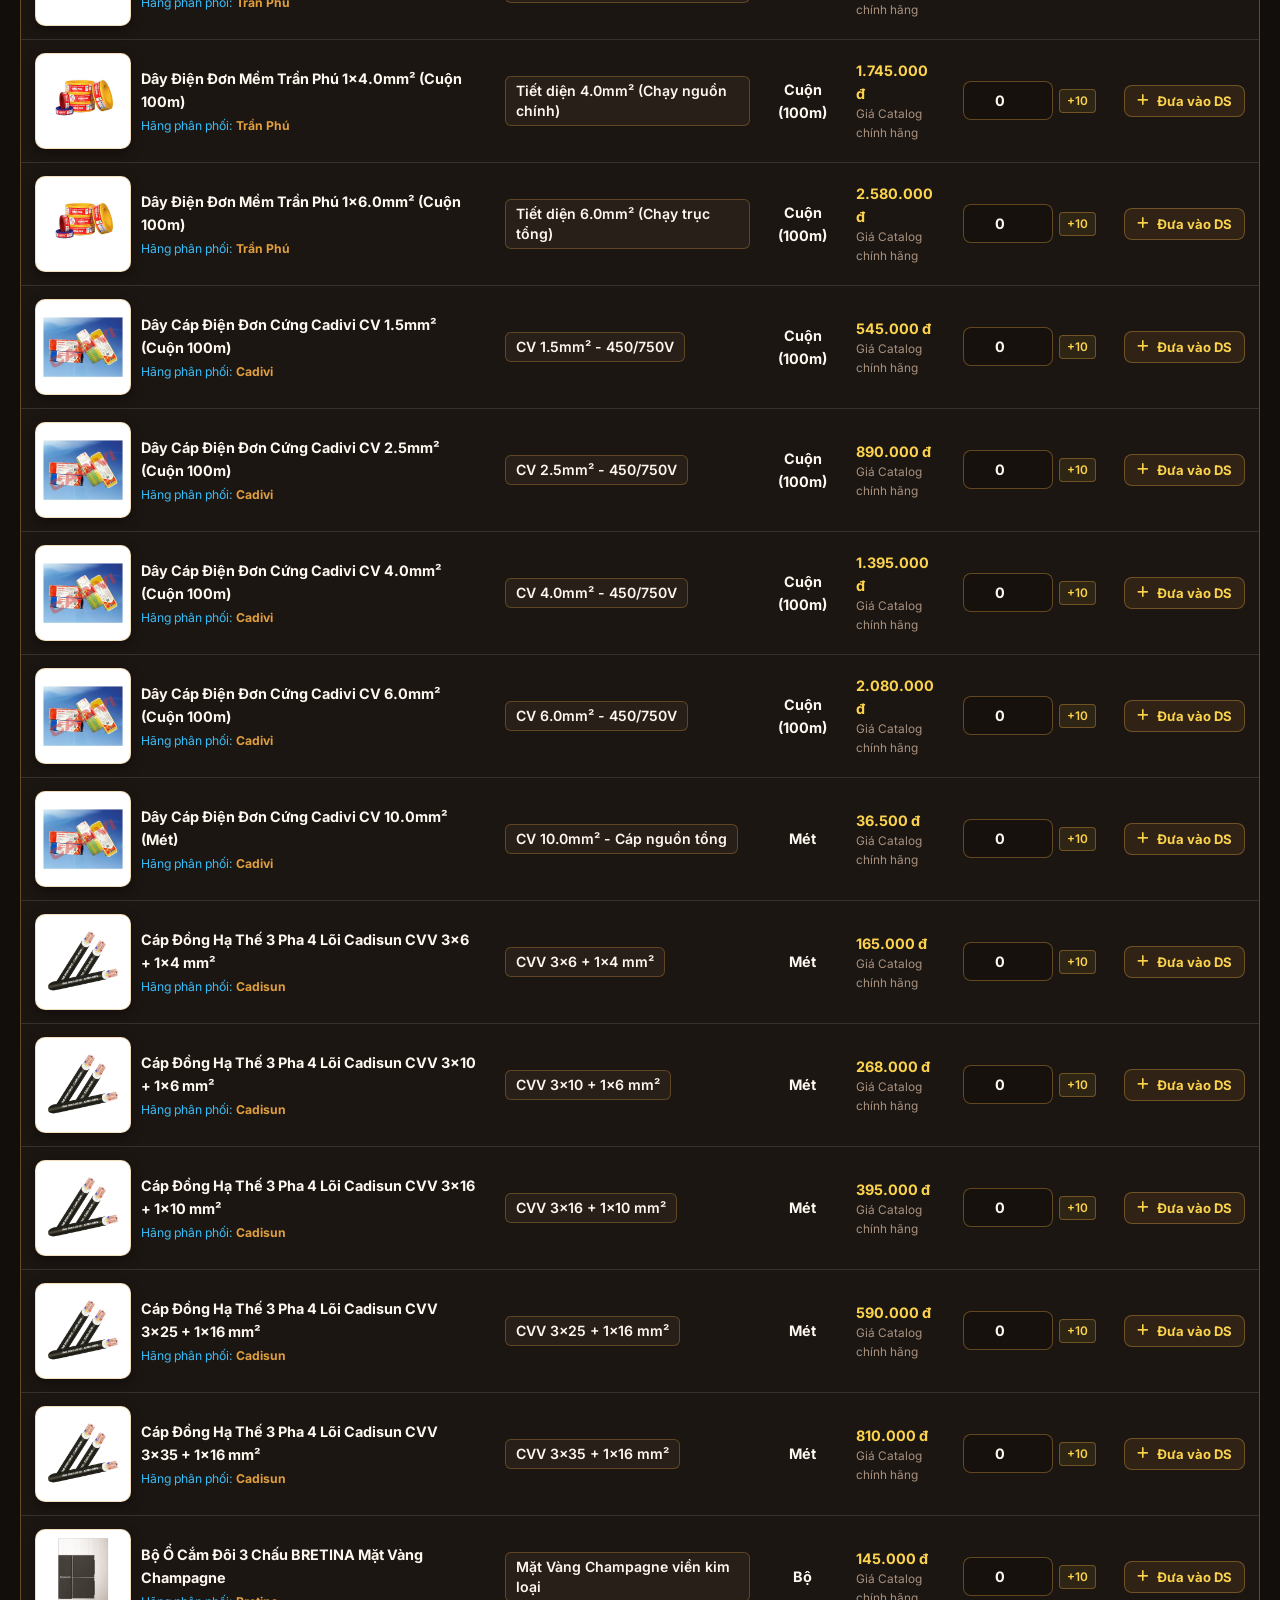
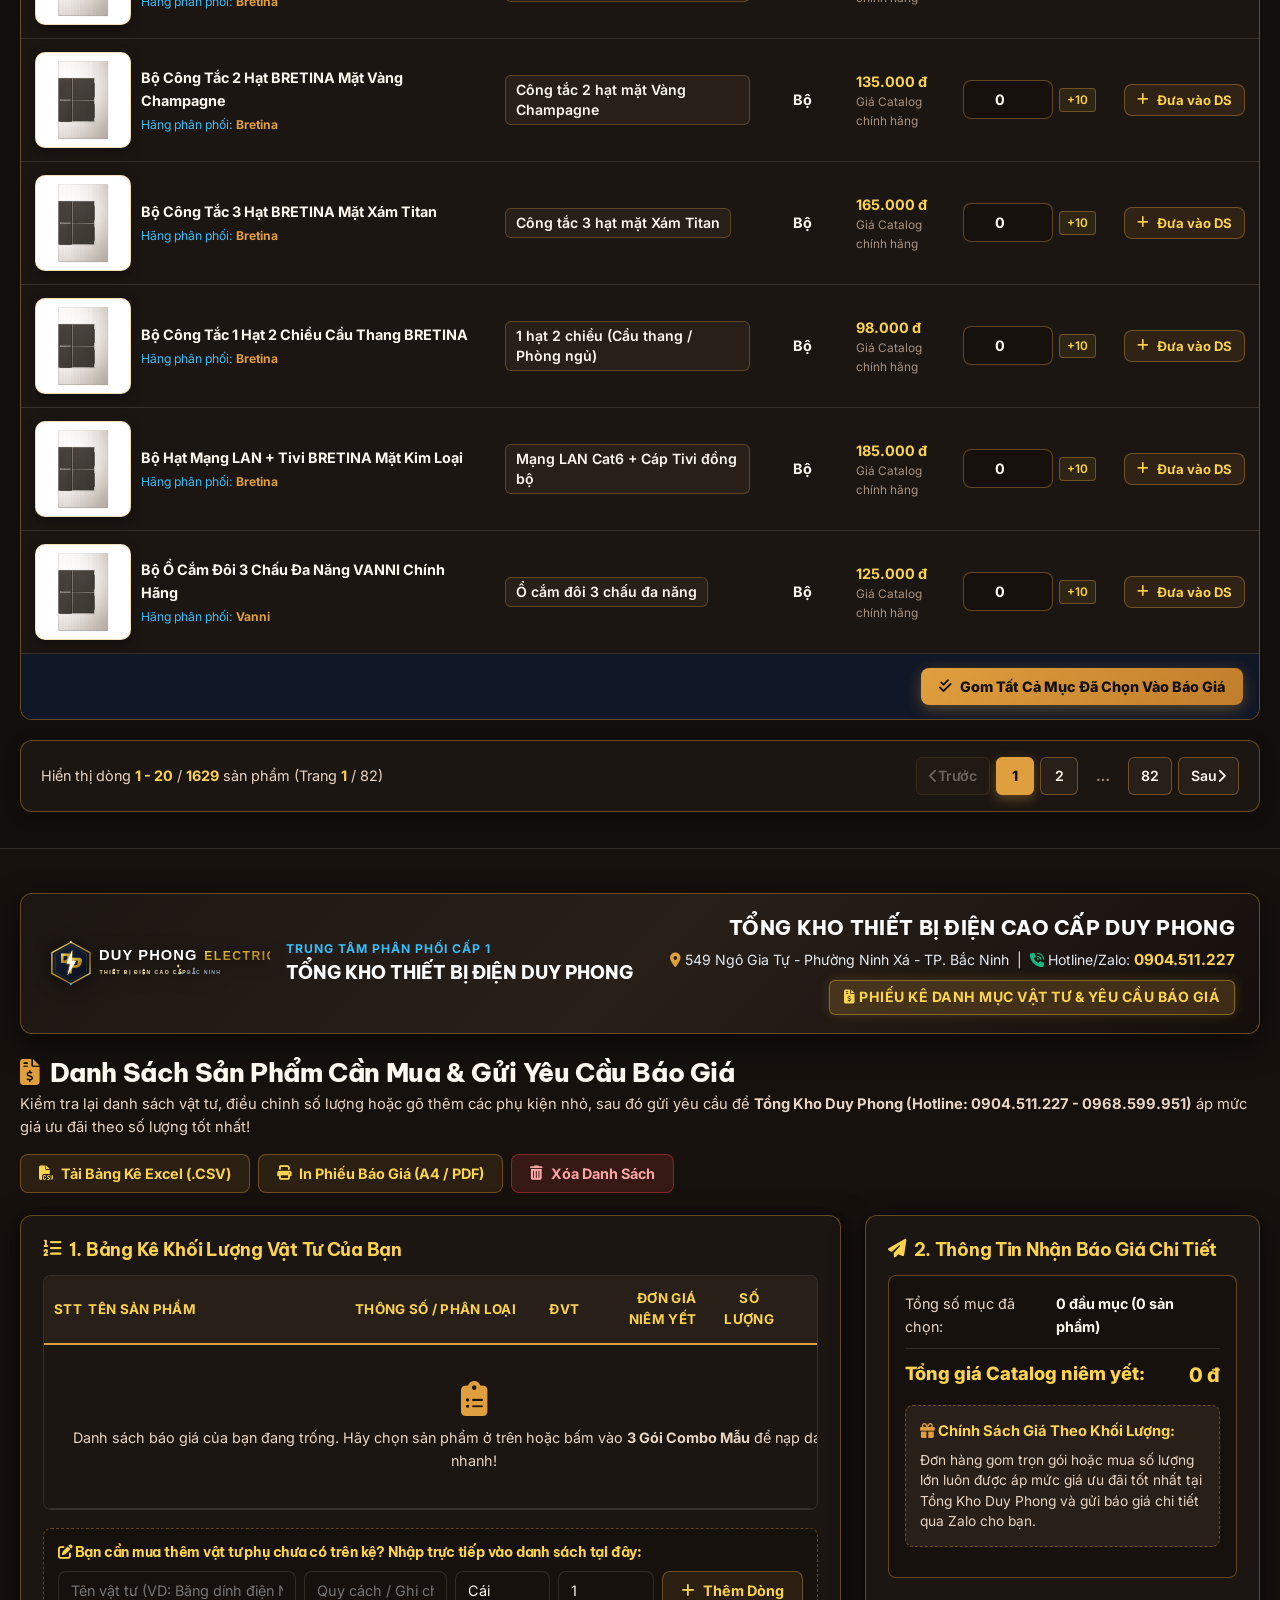
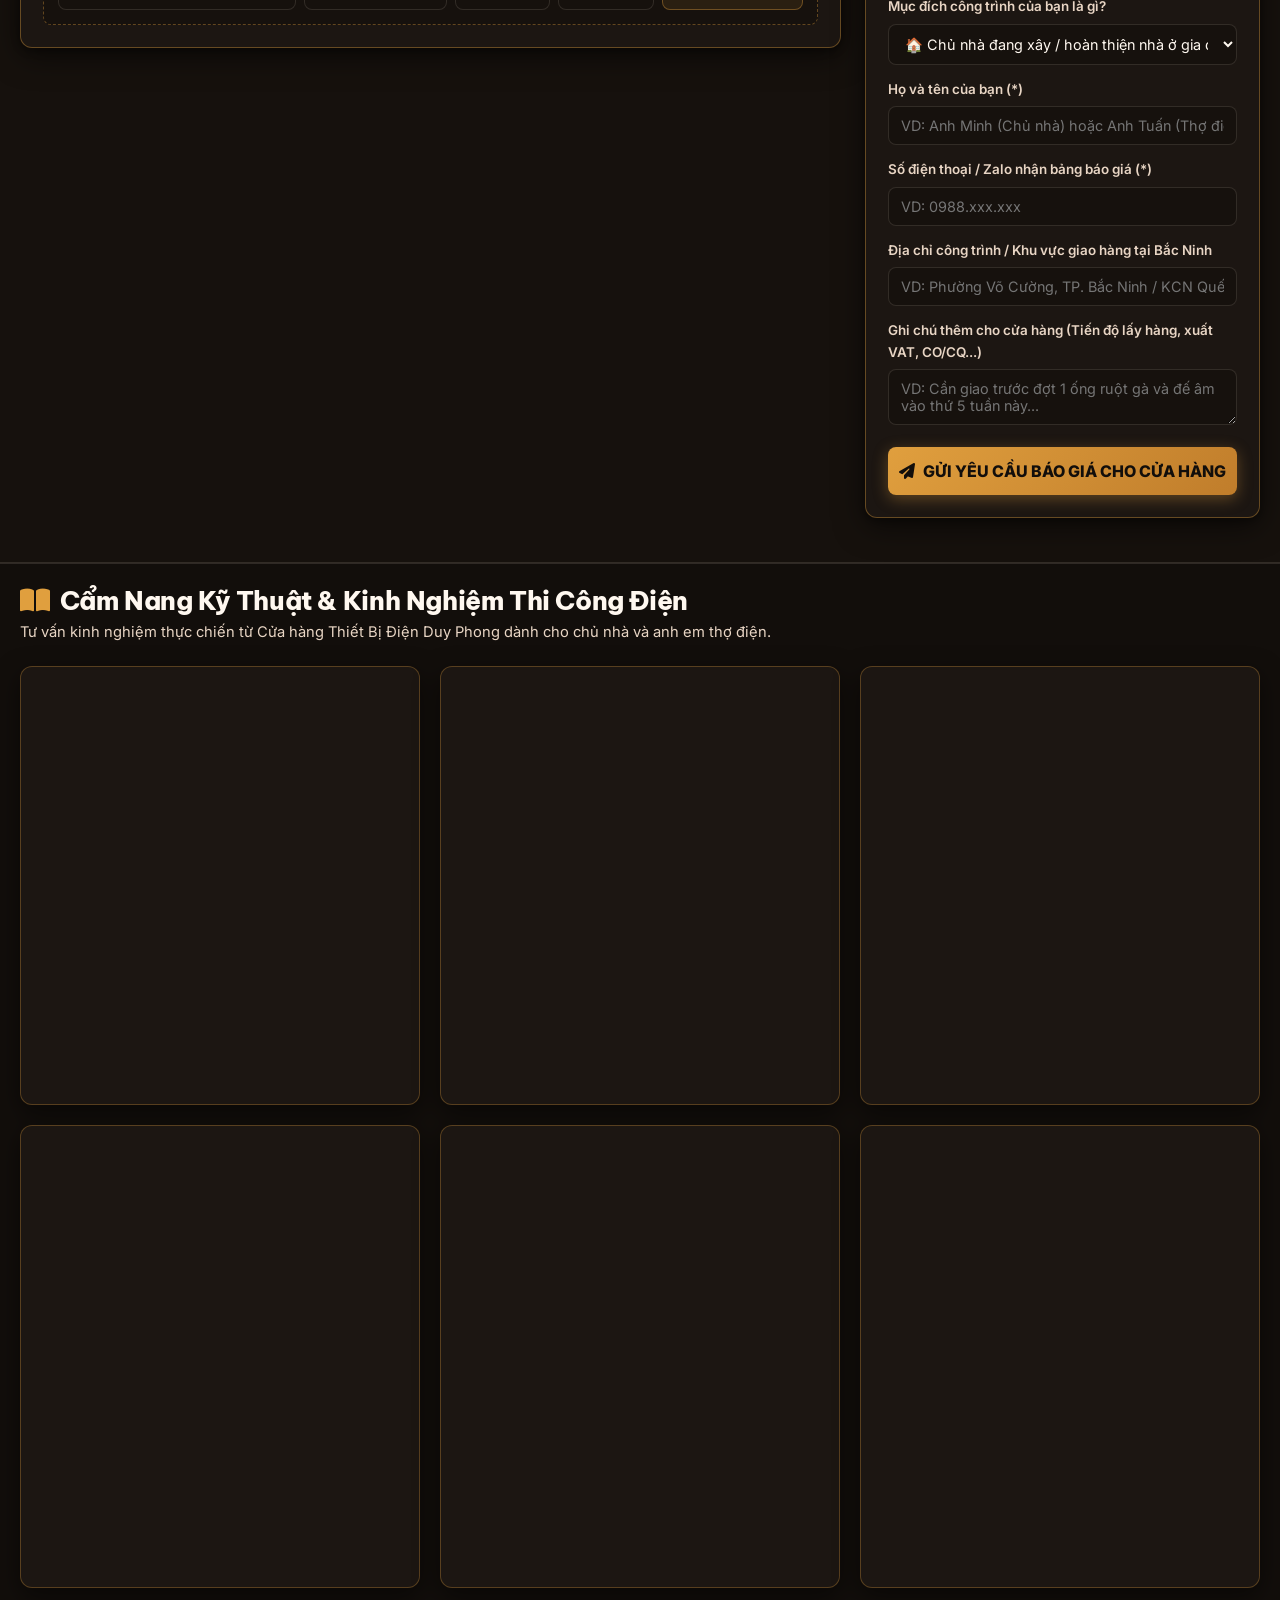
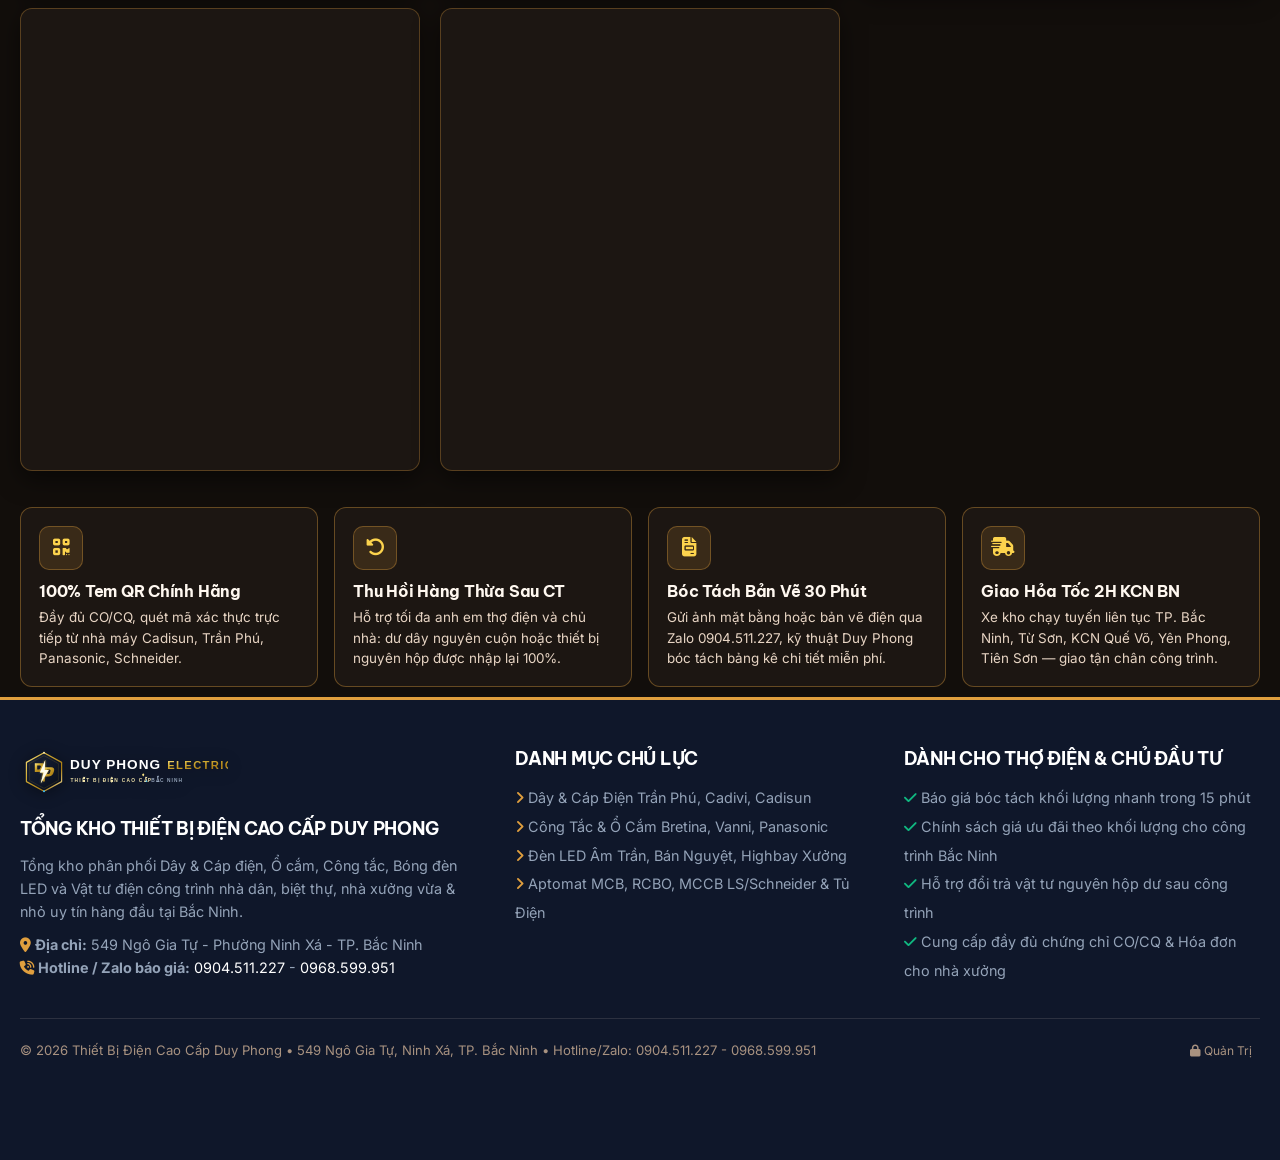
==== commit c4f86f44: "fix: remove all public discount mentions and recalibrate price 3-10% based on order quantity" ====
--- a/index.html
+++ b/index.html
@@ -4,7 +4,7 @@
     <meta charset="UTF-8">
     <meta name="viewport" content="width=device-width, initial-scale=1.0">
     <title>Thiết Bị Điện Cao Cấp DUY PHONG | Tổng Kho Báo Giá Vật Tư Xây Nhà & Nhà Xưởng Bắc Ninh</title>
-    <meta name="description" content="Tổng kho Thiết Bị Điện Cao Cấp Duy Phong - 549 Ngô Gia Tự, Ninh Xá, TP. Bắc Ninh. Chuyên dây cáp điện Cadisun, Cadi-Gold, Trần Phú, Cadivi, công tắc ổ cắm Bretina, Vanni, Panasonic, đèn LED, tủ điện nhà xưởng. Lập danh sách vật tư & nhận báo giá chiết khấu nhà máy ngay!">
+    <meta name="description" content="Tổng kho Thiết Bị Điện Cao Cấp Duy Phong - 549 Ngô Gia Tự, Ninh Xá, TP. Bắc Ninh. Chuyên dây cáp điện Cadisun, Cadi-Gold, Trần Phú, Cadivi, công tắc ổ cắm Bretina, Vanni, Panasonic, đèn LED, tủ điện nhà xưởng. Lập danh sách vật tư & nhận báo giá ưu đãi tận gốc ngay!">
     
     <!-- Favicon & Brand Icons -->
     <link rel="icon" type="image/svg+xml" href="assets/images/logo-icon.svg">
@@ -20,7 +20,7 @@
     <link rel="stylesheet" href="https://cdnjs.cloudflare.com/ajax/libs/font-awesome/6.4.0/css/all.min.css">
     
     <!-- Main Stylesheet -->
-    <link rel="stylesheet" href="css/style.css?v=20261118_02">
+    <link rel="stylesheet" href="css/style.css?v=20261118_03">
 
     <!-- Schema.org JSON-LD -->
     <script type="application/ld+json">
@@ -101,10 +101,10 @@
                     <span>TỔNG KHO THIẾT BỊ ĐIỆN DÂN DỤNG & NHÀ XƯỞNG BẮC NINH</span>
                 </div>
                 <h2 class="hero-title">
-                    Chọn Đủ Vật Tư Điện Trong 1 Lần — <span>Nhận Báo Giá Chiết Khấu Tận Gốc</span>
+                    Chọn Đủ Vật Tư Điện Trong 1 Lần — <span>Nhận Báo Giá Tận Gốc</span>
                 </h2>
                 <p class="hero-desc">
-                    Chào mừng quý khách đến với <strong>Tổng Kho Thiết Bị Điện Cao Cấp Duy Phong</strong>. Hệ thống giúp <strong>chủ nhà đang xây nhà</strong>, <strong>anh em thợ điện Bắc Ninh</strong> và <strong>chủ nhà xưởng vừa & nhỏ</strong> tự lập danh sách vật tư theo đúng số lượng cần mua và nhận bảng báo giá chiết khấu trực tiếp chỉ trong 30 giây.
+                    Chào mừng quý khách đến với <strong>Tổng Kho Thiết Bị Điện Cao Cấp Duy Phong</strong>. Hệ thống giúp <strong>chủ nhà đang xây nhà</strong>, <strong>anh em thợ điện Bắc Ninh</strong> và <strong>chủ nhà xưởng vừa & nhỏ</strong> tự lập danh sách vật tư theo đúng số lượng cần mua và nhận bảng báo giá chi tiết trực tiếp chỉ trong 30 giây.
                 </p>
 
                 <div class="hero-pillars">
@@ -113,8 +113,8 @@
                         <p>Trọn gói dây cáp âm tường, ổ cắm công tắc cao cấp, đèn LED cho nhà phố & biệt thự.</p>
                     </div>
                     <div class="pillar-card">
-                        <h4><i class="fas fa-users-cog"></i> Liên Kết Thợ Điện BN</h4>
-                        <p>Chiết khấu sỉ cực tốt cho anh em thợ điện, hỗ trợ đổi trả vật tư dư sau công trình.</p>
+                        <h4><i class="fas fa-users-cog"></i> Đồng Hành Thợ Điện BN</h4>
+                        <p>Giá tốt theo khối lượng công trình, hỗ trợ đổi trả vật tư nguyên hộp dư sau công trình.</p>
                     </div>
                     <div class="pillar-card">
                         <h4><i class="fas fa-industry"></i> Nhà Xưởng Vừa & Nhỏ</h4>
@@ -154,8 +154,8 @@
                         <div class="hero-stat-lbl">Mã Hàng Chính Hãng</div>
                     </div>
                     <div class="hero-stat-box">
-                        <div class="hero-stat-val">30% – 35%</div>
-                        <div class="hero-stat-lbl">Chiết Khấu Dự Án</div>
+                        <div class="hero-stat-val">100%</div>
+                        <div class="hero-stat-lbl">Hàng Chính Hãng CO/CQ</div>
                     </div>
                     <div class="hero-stat-box">
                         <div class="hero-stat-val">2 Giờ</div>
@@ -257,12 +257,12 @@
                     </div>
                     <div class="est-budget-banner">
                         <div style="flex: 1; min-width: 200px;">
-                            <div style="font-size: 0.82rem; color: var(--text-muted);">Ngân sách Catalog tham khảo: <strong id="estCatalogText" style="color: #F3E5AB;">79.300.000 đ</strong></div>
+                            <div style="font-size: 0.82rem; color: var(--text-muted);">Ngân sách Catalog niêm yết: <strong id="estCatalogText" style="color: #F3E5AB;">81.500.000 đ</strong></div>
                             <div style="font-size: 0.86rem; color: var(--accent-green); margin-top: 2px;">
-                                <i class="fas fa-tags"></i> Giá tại Tổng Kho Duy Phong (Chiết khấu thợ thầu 15% - 25%):
+                                <i class="fas fa-calculator"></i> Giá dự toán theo số lượng tại Tổng Kho Duy Phong:
                             </div>
                         </div>
-                        <strong id="estBudgetText" style="font-size: 1.25rem; color: #10B981;">61.500.000 đ – 67.500.000 đ</strong>
+                        <strong id="estBudgetText" style="font-size: 1.25rem; color: #10B981;">73.400.000 đ – 79.100.000 đ</strong>
                     </div>
                     <button type="button" class="btn btn-gold" style="width: 100%; padding: 12px 16px; font-size: 0.96rem;" onclick="applyEstimatorToBoq()">
                         <i class="fas fa-wand-magic-sparkles"></i> Nạp Bộ Vật Tư Này Vào Bảng Báo Giá Ngay
@@ -516,7 +516,7 @@
             <div class="section-header no-print">
                 <div>
                     <h2 class="section-title"><i class="fas fa-file-invoice-dollar"></i> Danh Sách Sản Phẩm Cần Mua & Gửi Yêu Cầu Báo Giá</h2>
-                    <p class="section-subtitle">Kiểm tra lại danh sách vật tư, điều chỉnh số lượng hoặc gõ thêm các phụ kiện nhỏ, sau đó gửi yêu cầu để <strong>Tổng Kho Duy Phong (Hotline: 0904.511.227 - 0968.599.951)</strong> áp mức chiết khấu tốt nhất!</p>
+                    <p class="section-subtitle">Kiểm tra lại danh sách vật tư, điều chỉnh số lượng hoặc gõ thêm các phụ kiện nhỏ, sau đó gửi yêu cầu để <strong>Tổng Kho Duy Phong (Hotline: 0904.511.227 - 0968.599.951)</strong> áp mức giá ưu đãi theo số lượng tốt nhất!</p>
                 </div>
                 <div style="display:flex; gap:8px; flex-wrap:wrap;">
                     <button type="button" class="btn btn-outline-gold" onclick="exportBoqToCsv()">
@@ -571,10 +571,10 @@
                     </div>
                 </div>
 
-                <!-- Cột Phải: Tổng Hợp Chiết Khấu & Form Gửi Cho Chủ Cửa Hàng -->
+                <!-- Cột Phải: Tổng Hợp Báo Giá & Form Gửi Cho Cửa Hàng -->
                 <div class="boq-card">
                     <h3 style="font-size: 1.15rem; margin-bottom: 14px; color: var(--primary-light); display: flex; align-items: center; gap: 8px;">
-                        <i class="fas fa-paper-plane"></i> 2. Thông Tin Nhận Báo Giá Chiết Khấu
+                        <i class="fas fa-paper-plane"></i> 2. Thông Tin Nhận Báo Giá Chi Tiết
                     </h3>
 
                     <div class="summary-box">
@@ -588,17 +588,17 @@
                         </div>
                         <div style="background: #281F19; border: 1px dashed var(--border-gold); padding: 14px; border-radius: 8px; margin: 14px 0;">
                             <div style="font-size: 0.92rem; color: #FCD34D; font-weight: 700; margin-bottom: 6px;">
-                                <i class="fas fa-gift" style="color: var(--primary);"></i> Chiết Khấu Đại Lý & Dự Án:
+                                <i class="fas fa-gift" style="color: var(--primary);"></i> Chính Sách Giá Theo Khối Lượng:
                             </div>
                             <div style="font-size: 0.86rem; color: #E8D5C4; line-height: 1.5;">
-                                Hệ thống sẽ áp dụng mức chiết khấu từ 5% đến 15% (theo nhóm thợ / chủ nhà / công trình) và báo giá chi tiết trực tiếp qua Zalo cho bạn.
+                                Đơn hàng gom trọn gói hoặc mua số lượng lớn luôn được áp mức giá ưu đãi tốt nhất tại Tổng Kho Duy Phong và gửi báo giá chi tiết qua Zalo cho bạn.
                             </div>
                         </div>
                     </div>
 
                     <form onsubmit="event.preventDefault(); submitQuoteRequest(false);">
                         <div class="form-group">
-                            <label>Bạn thuộc nhóm khách hàng nào? (Để tính mức chiết khấu)</label>
+                            <label>Mục đích công trình của bạn là gì?</label>
                             <select id="quoteCustomerType" class="form-control">
                                 <option value="Chu-nha-xay-moi">🏠 Chủ nhà đang xây / hoàn thiện nhà ở gia đình</option>
                                 <option value="Tho-dien-doi-tac">👷 Anh em Thợ Điện / Đội thi công liên kết tại Bắc Ninh (Giá Sỉ)</option>
@@ -730,7 +730,7 @@
                     <h4 class="footer-title">DÀNH CHO THỢ ĐIỆN & CHỦ ĐẦU TƯ</h4>
                     <ul style="list-style: none; line-height: 2;">
                         <li><i class="fas fa-check" style="color:var(--accent-green);"></i> Báo giá bóc tách khối lượng nhanh trong 15 phút</li>
-                        <li><i class="fas fa-check" style="color:var(--accent-green);"></i> Chính sách chiết khấu đặc biệt cho Thợ Điện Bắc Ninh</li>
+                        <li><i class="fas fa-check" style="color:var(--accent-green);"></i> Chính sách giá ưu đãi theo khối lượng cho công trình Bắc Ninh</li>
                         <li><i class="fas fa-check" style="color:var(--accent-green);"></i> Hỗ trợ đổi trả vật tư nguyên hộp dư sau công trình</li>
                         <li><i class="fas fa-check" style="color:var(--accent-green);"></i> Cung cấp đầy đủ chứng chỉ CO/CQ & Hóa đơn cho nhà xưởng</li>
                     </ul>
@@ -748,7 +748,7 @@
     <!-- Product Catalog Data (420 Sản Phẩm Nhà Máy) -->
     <script src="js/products.js?v=20261115_01"></script>
     <!-- Main Application Script -->
-    <script src="js/app.js?v=20261118_02"></script>
+    <script src="js/app.js?v=20261118_03"></script>
     <!-- Script Popup Thu Thập SĐT Xây Nhà -->
     <script src="js/lead-popup.js?v=20261110_02"></script>
 </body>
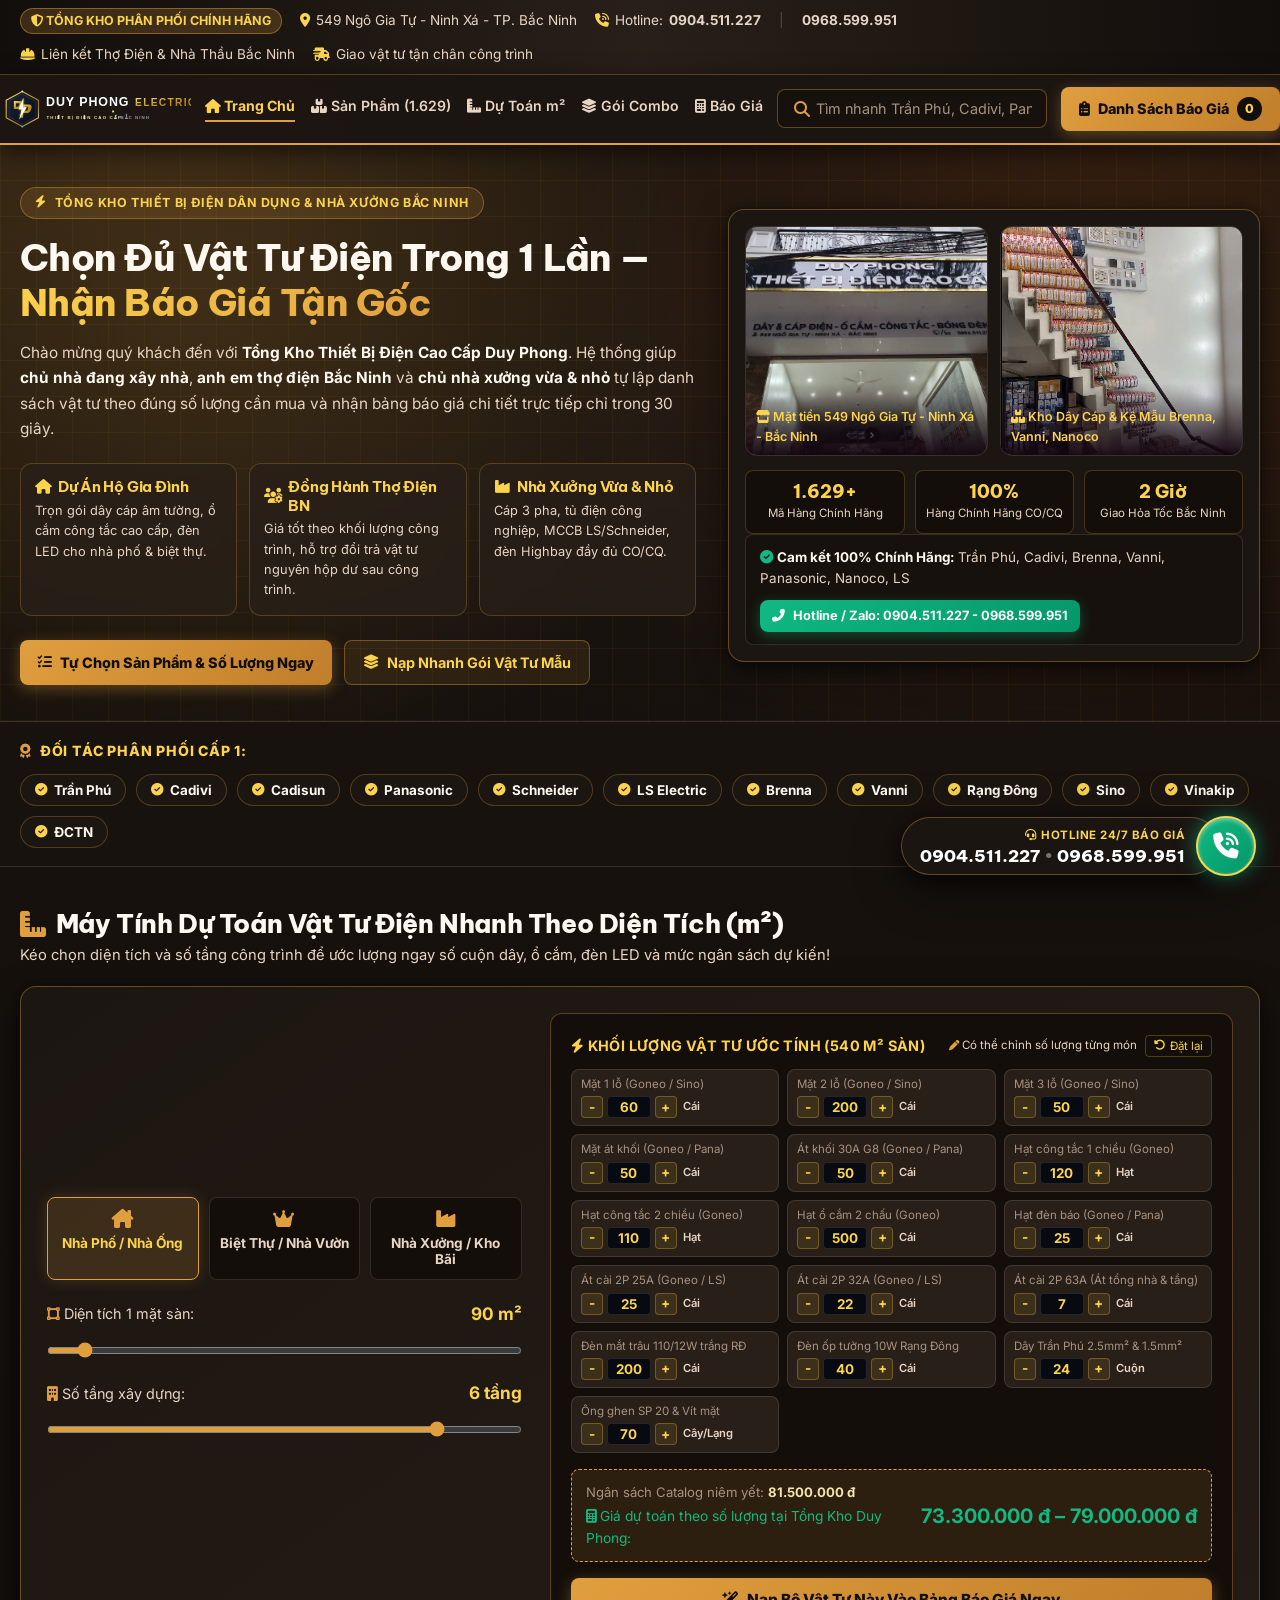
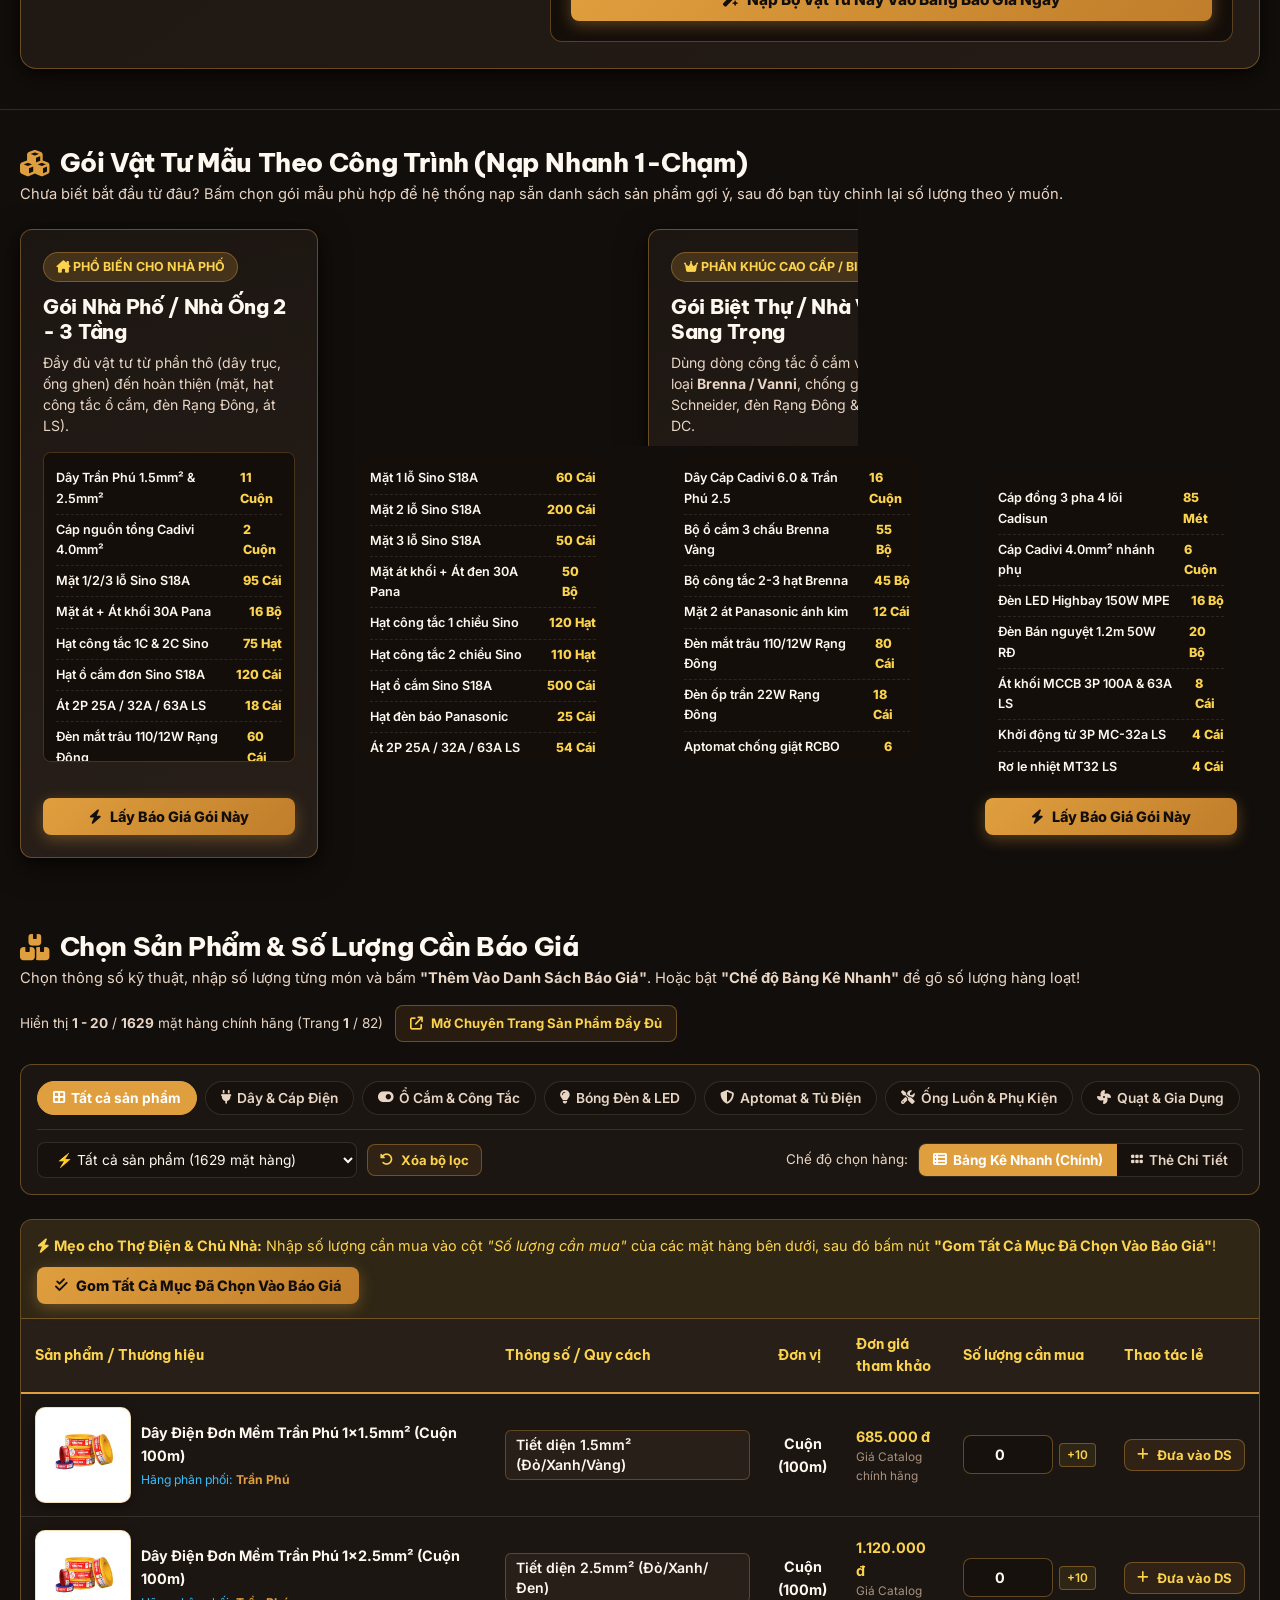
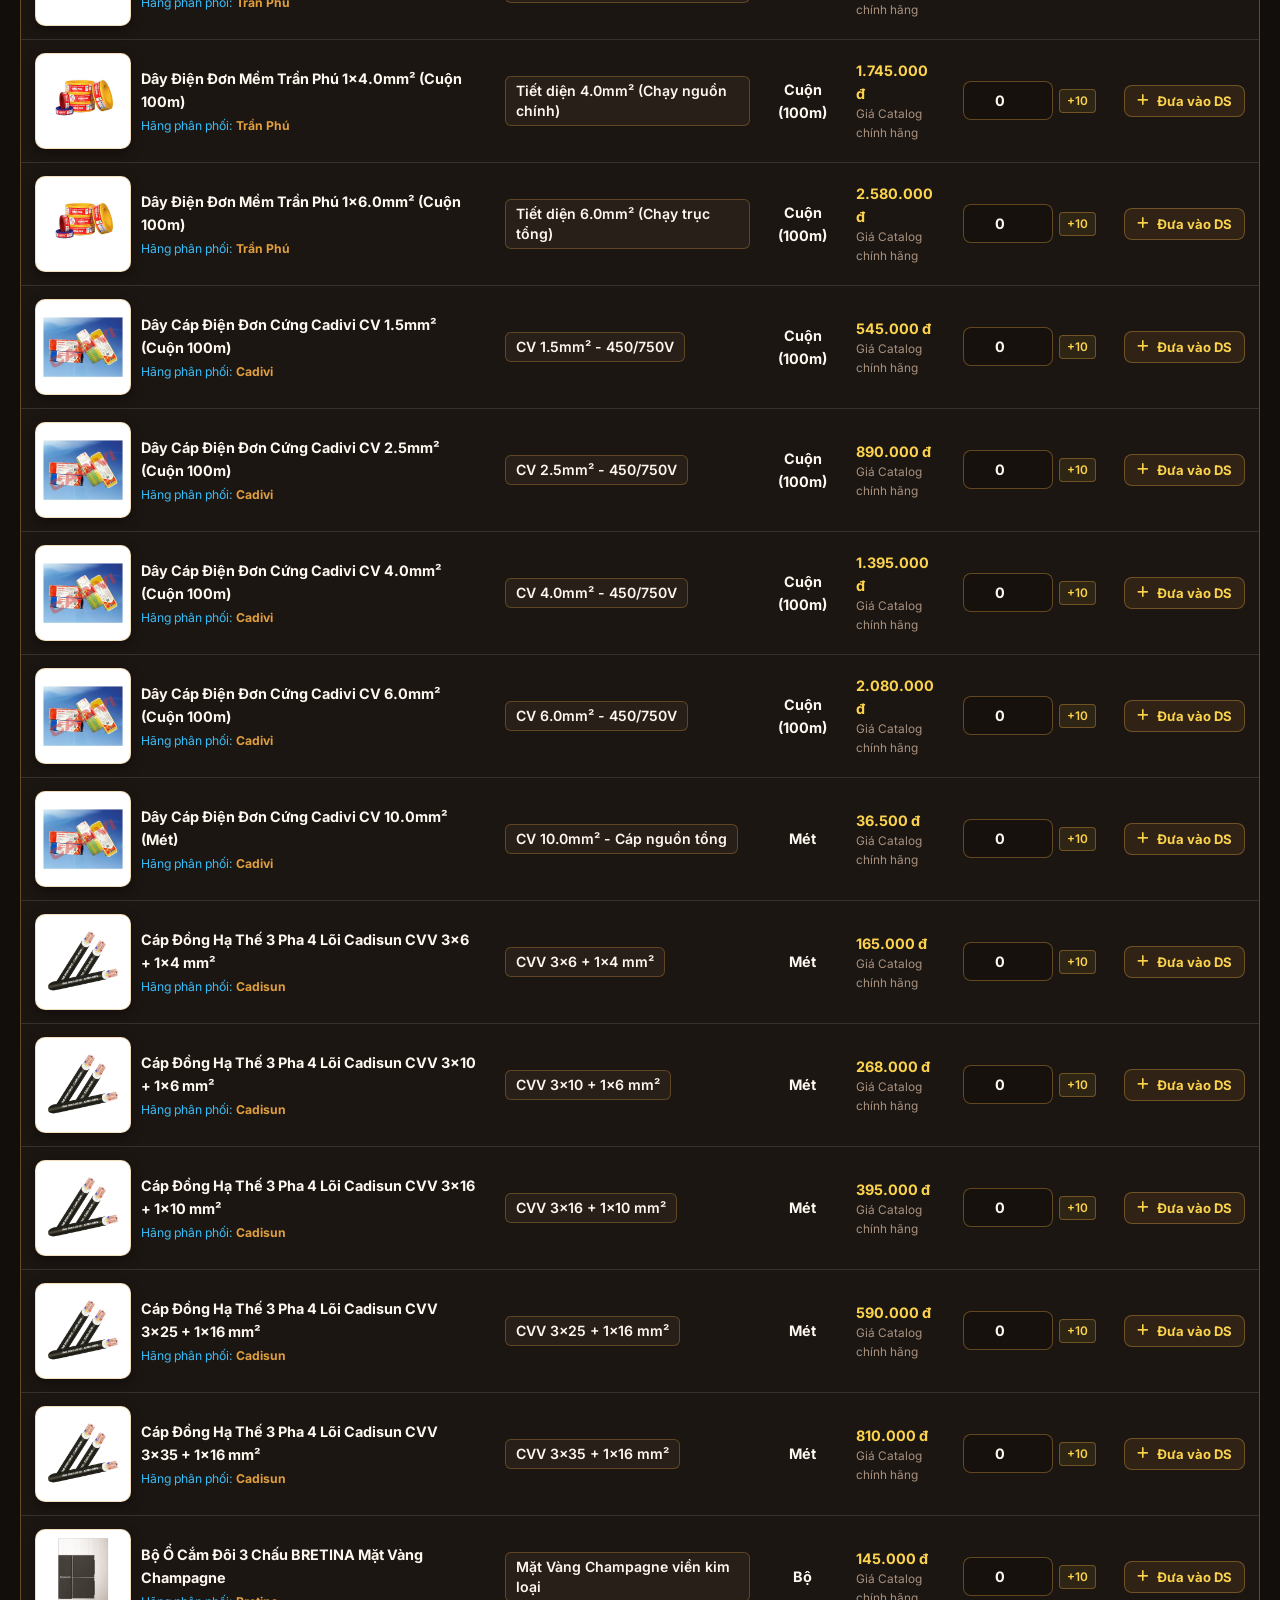
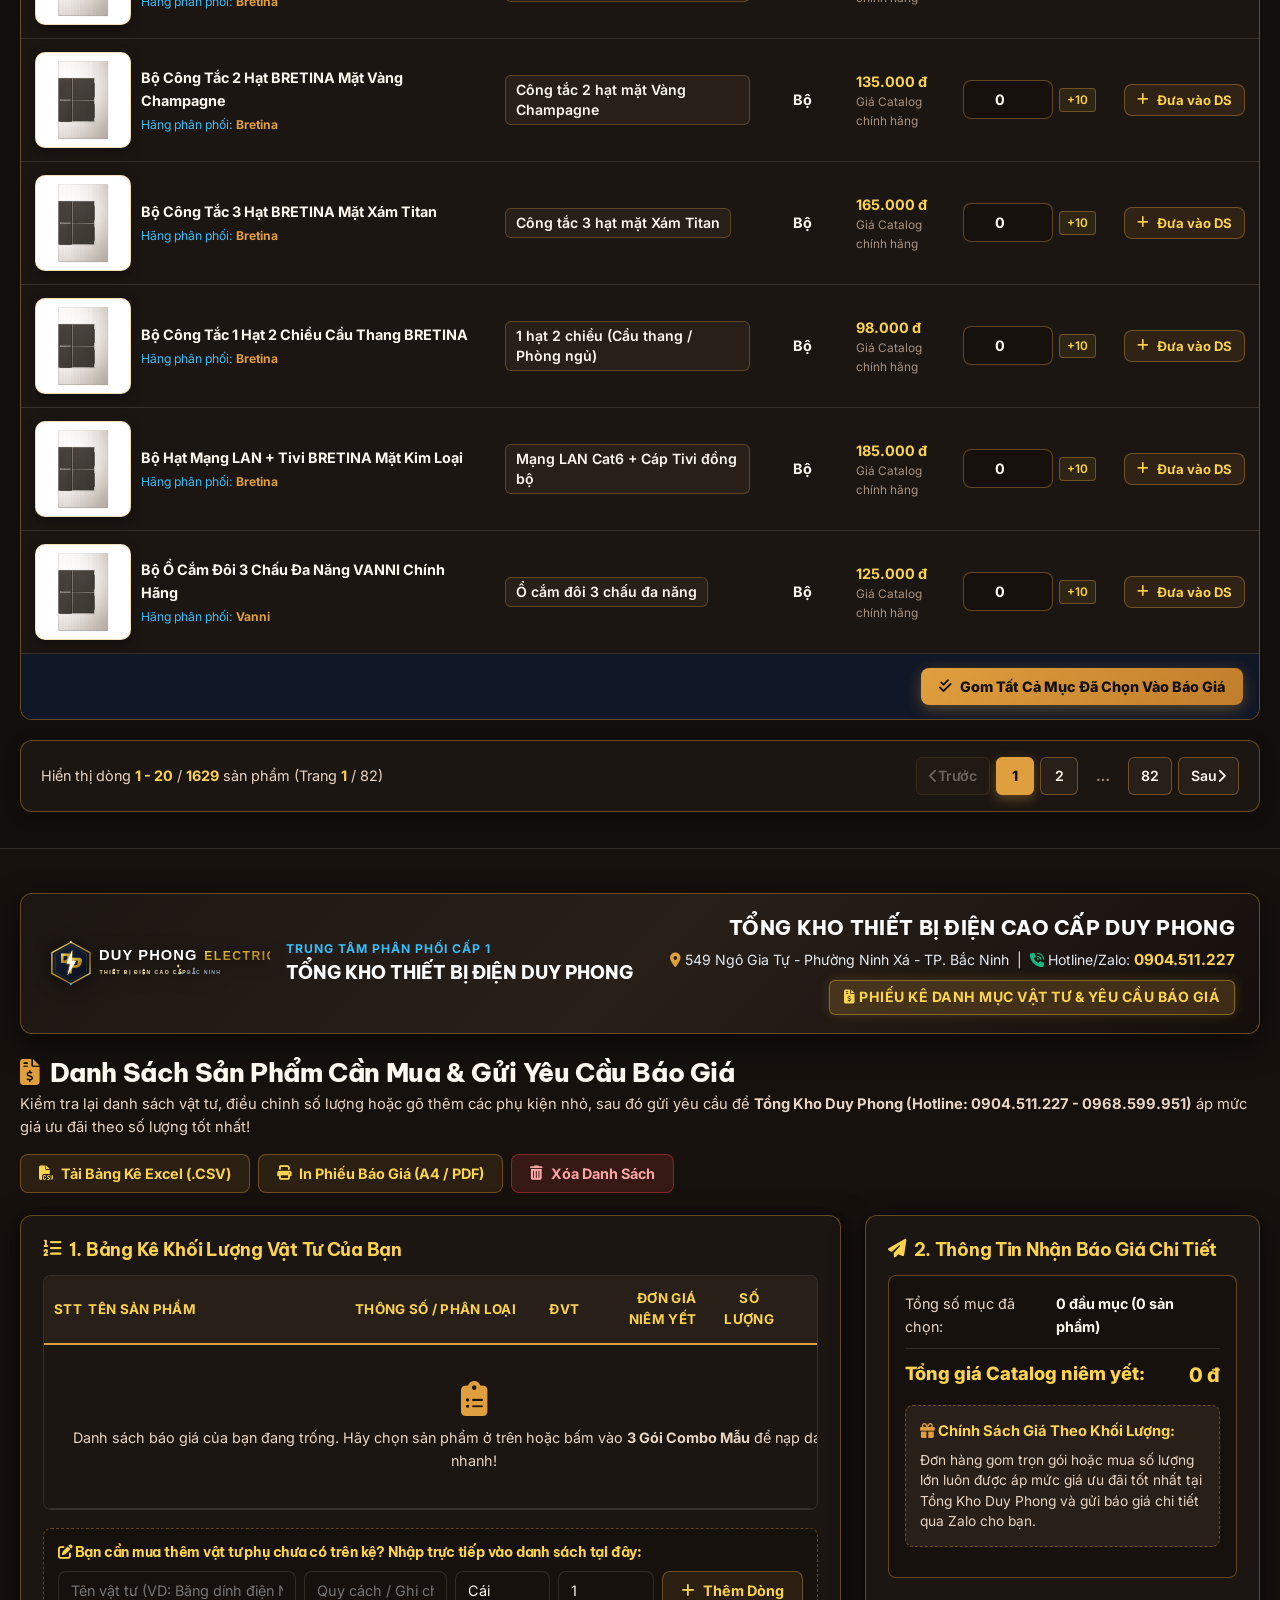
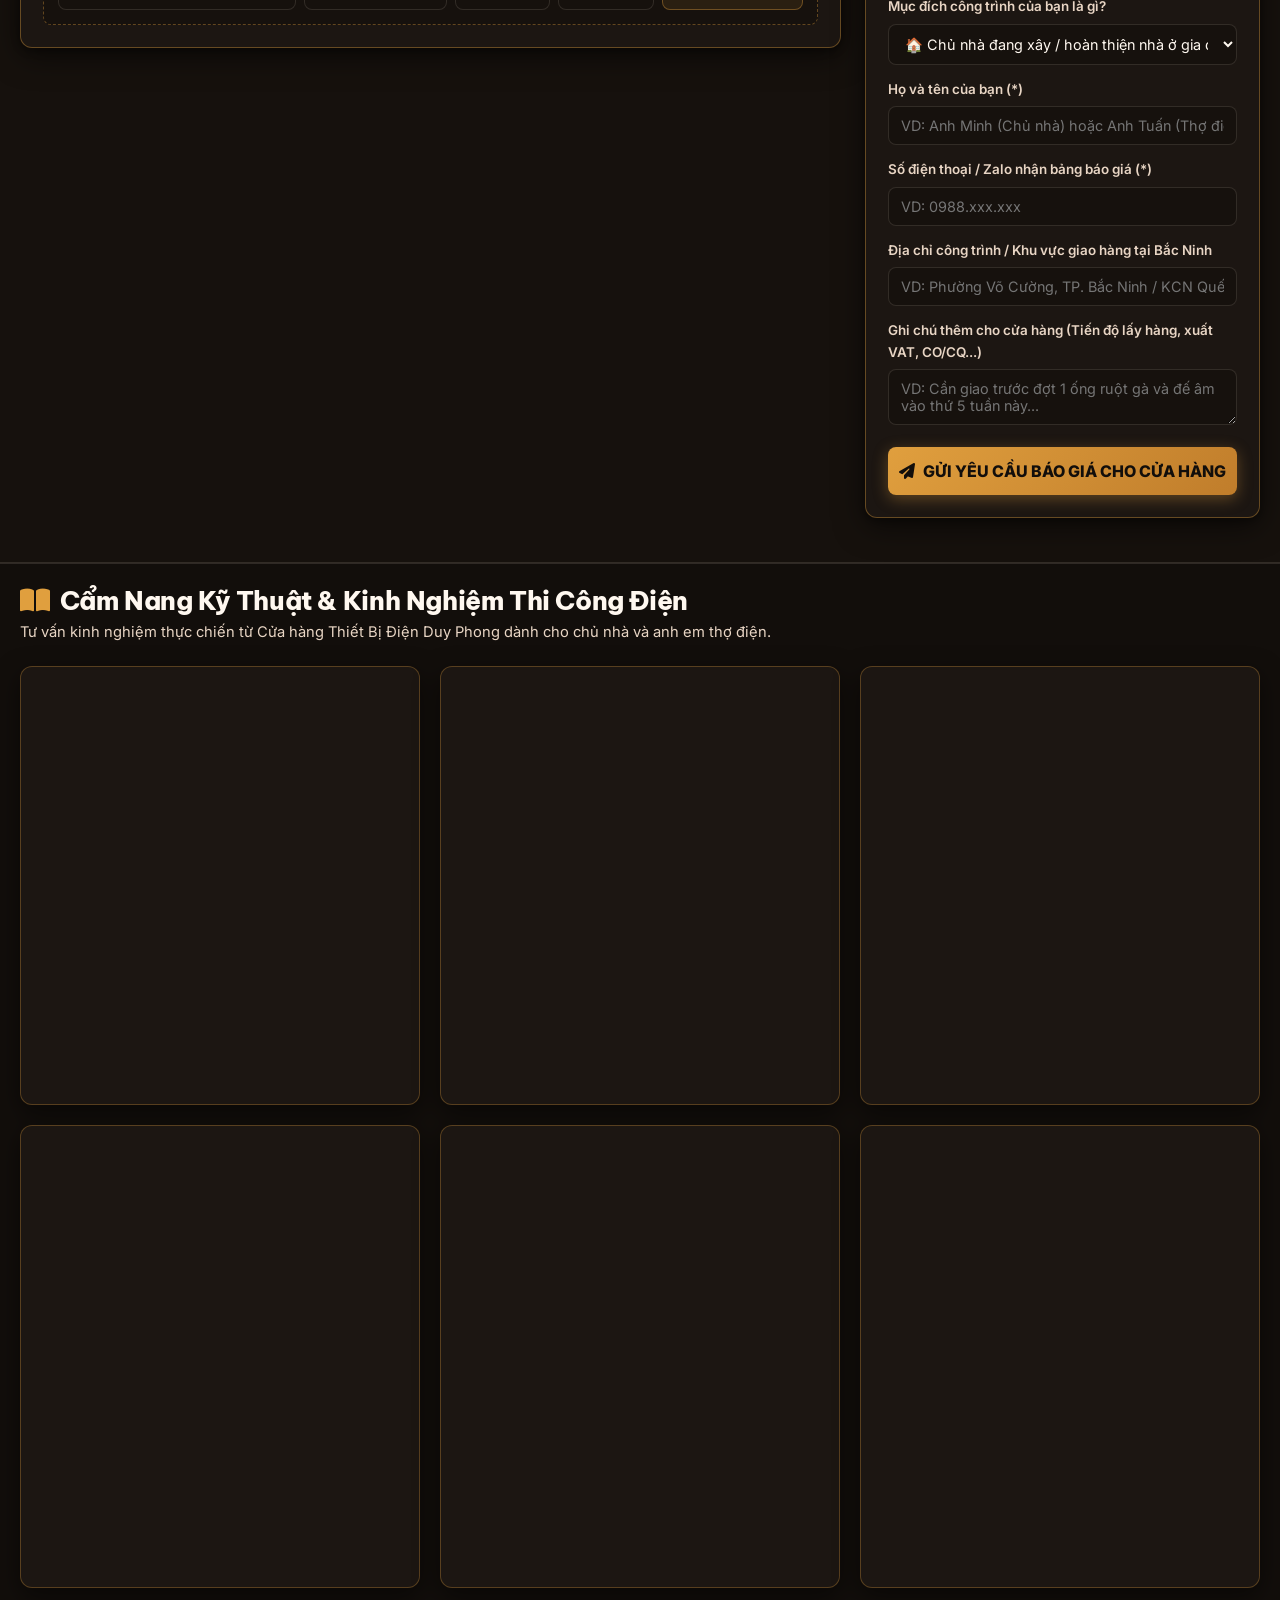
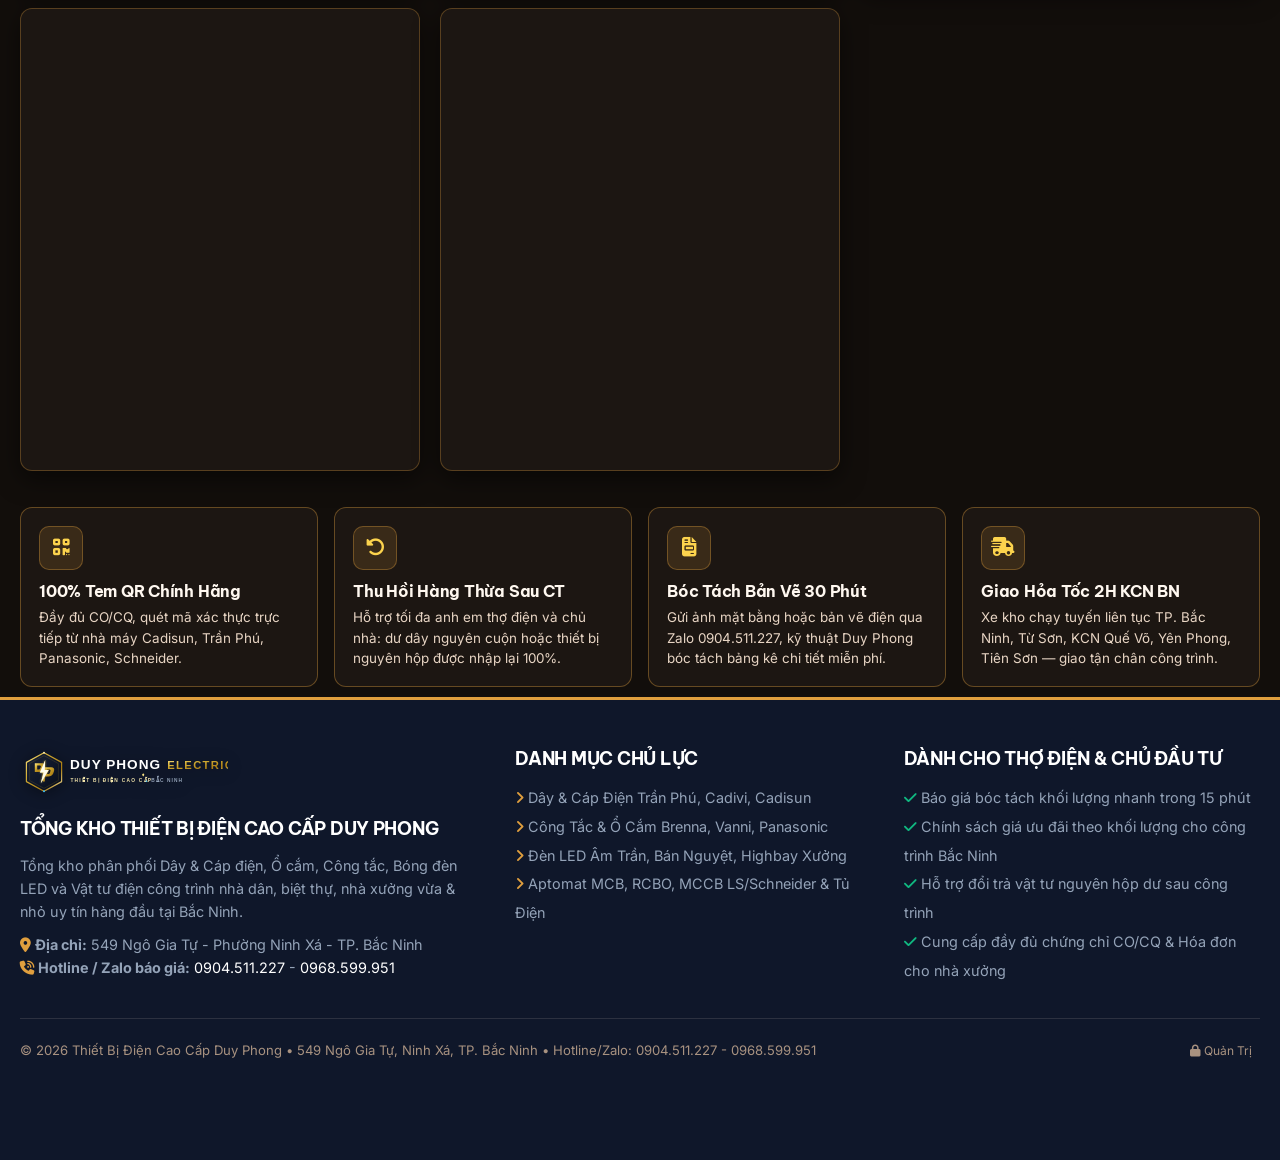
==== commit 8b1ea253: "fix(brand): correct brand name to Brenna across website" ====
--- a/index.html
+++ b/index.html
@@ -4,7 +4,7 @@
     <meta charset="UTF-8">
     <meta name="viewport" content="width=device-width, initial-scale=1.0">
     <title>Thiết Bị Điện Cao Cấp DUY PHONG | Tổng Kho Báo Giá Vật Tư Xây Nhà & Nhà Xưởng Bắc Ninh</title>
-    <meta name="description" content="Tổng kho Thiết Bị Điện Cao Cấp Duy Phong - 549 Ngô Gia Tự, Ninh Xá, TP. Bắc Ninh. Chuyên dây cáp điện Cadisun, Cadi-Gold, Trần Phú, Cadivi, công tắc ổ cắm Bretina, Vanni, Panasonic, đèn LED, tủ điện nhà xưởng. Lập danh sách vật tư & nhận báo giá ưu đãi tận gốc ngay!">
+    <meta name="description" content="Tổng kho Thiết Bị Điện Cao Cấp Duy Phong - 549 Ngô Gia Tự, Ninh Xá, TP. Bắc Ninh. Chuyên dây cáp điện Cadisun, Cadi-Gold, Trần Phú, Cadivi, công tắc ổ cắm Brenna, Vanni, Panasonic, đèn LED, tủ điện nhà xưởng. Lập danh sách vật tư & nhận báo giá ưu đãi tận gốc ngay!">
     
     <!-- Favicon & Brand Icons -->
     <link rel="icon" type="image/svg+xml" href="assets/images/logo-icon.svg">
@@ -20,7 +20,7 @@
     <link rel="stylesheet" href="https://cdnjs.cloudflare.com/ajax/libs/font-awesome/6.4.0/css/all.min.css">
     
     <!-- Main Stylesheet -->
-    <link rel="stylesheet" href="css/style.css?v=20261118_03">
+    <link rel="stylesheet" href="css/style.css?v=20261118_04">
 
     <!-- Schema.org JSON-LD -->
     <script type="application/ld+json">
@@ -142,9 +142,9 @@
                         </div>
                     </div>
                     <div class="store-photo-item">
-                        <img src="assets/images/kho-day-cap-thiet-bi.jpg" alt="Kho dây cáp điện và kệ trưng bày công tắc Bretina Vanni Nanoco Duy Phong">
+                        <img src="assets/images/kho-day-cap-thiet-bi.jpg" alt="Kho dây cáp điện và kệ trưng bày công tắc Brenna Vanni Nanoco Duy Phong">
                         <div class="store-photo-caption">
-                            <i class="fas fa-boxes-stacked"></i> Kho Dây Cáp & Kệ Mẫu Bretina, Vanni, Nanoco
+                            <i class="fas fa-boxes-stacked"></i> Kho Dây Cáp & Kệ Mẫu Brenna, Vanni, Nanoco
                         </div>
                     </div>
                 </div>
@@ -165,7 +165,7 @@
                 <div class="store-info-bar">
                     <div class="info-line">
                         <i class="fas fa-check-circle" style="color:var(--accent-green);"></i>
-                        <strong>Cam kết 100% Chính Hãng:</strong> Trần Phú, Cadivi, Bretina, Vanni, Panasonic, Nanoco, LS
+                        <strong>Cam kết 100% Chính Hãng:</strong> Trần Phú, Cadivi, Brenna, Vanni, Panasonic, Nanoco, LS
                     </div>
                     <a href="https://zalo.me/0904511227" target="_blank" class="btn btn-green" style="padding: 6px 12px; font-size: 0.8rem;">
                         <i class="fas fa-phone-alt"></i> Hotline / Zalo: 0904.511.227 - 0968.599.951
@@ -186,7 +186,7 @@
                 <button type="button" class="brand-trust-pill" onclick="filterByBrandQuick('Panasonic')"><i class="fas fa-check-circle"></i> Panasonic</button>
                 <button type="button" class="brand-trust-pill" onclick="filterByBrandQuick('Schneider')"><i class="fas fa-check-circle"></i> Schneider</button>
                 <button type="button" class="brand-trust-pill" onclick="filterByBrandQuick('LS')"><i class="fas fa-check-circle"></i> LS Electric</button>
-                <button type="button" class="brand-trust-pill" onclick="filterByBrandQuick('Bretina')"><i class="fas fa-check-circle"></i> Bretina</button>
+                <button type="button" class="brand-trust-pill" onclick="filterByBrandQuick('Brenna')"><i class="fas fa-check-circle"></i> Brenna</button>
                 <button type="button" class="brand-trust-pill" onclick="filterByBrandQuick('Vanni')"><i class="fas fa-check-circle"></i> Vanni</button>
                 <button type="button" class="brand-trust-pill" onclick="filterByBrandQuick('Rạng Đông')"><i class="fas fa-check-circle"></i> Rạng Đông</button>
                 <button type="button" class="brand-trust-pill" onclick="filterByBrandQuick('Sino')"><i class="fas fa-check-circle"></i> Sino</button>
@@ -337,11 +337,11 @@
                     <div>
                         <span class="combo-badge"><i class="fas fa-crown"></i> PHÂN KHÚC CAO CẤP / BIỆT THỰ</span>
                         <h3>Gói Biệt Thự / Nhà Vườn Sang Trọng</h3>
-                        <p>Dùng dòng công tắc ổ cắm viền kim loại <strong>Bretina / Vanni</strong>, chống giật RCBO Schneider, đèn Rạng Đông & quạt trần DC.</p>
+                        <p>Dùng dòng công tắc ổ cắm viền kim loại <strong>Brenna / Vanni</strong>, chống giật RCBO Schneider, đèn Rạng Đông & quạt trần DC.</p>
                         <ul class="combo-items-preview">
                             <li><span>Dây Cáp Cadivi 6.0 & Trần Phú 2.5</span> <span>16 Cuộn</span></li>
-                            <li><span>Bộ ổ cắm 3 chấu Bretina Vàng</span> <span>55 Bộ</span></li>
-                            <li><span>Bộ công tắc 2-3 hạt Bretina</span> <span>45 Bộ</span></li>
+                            <li><span>Bộ ổ cắm 3 chấu Brenna Vàng</span> <span>55 Bộ</span></li>
+                            <li><span>Bộ công tắc 2-3 hạt Brenna</span> <span>45 Bộ</span></li>
                             <li><span>Mặt 2 át Panasonic ánh kim</span> <span>12 Cái</span></li>
                             <li><span>Đèn mắt trâu 110/12W Rạng Đông</span> <span>80 Cái</span></li>
                             <li><span>Đèn ốp trần 22W Rạng Đông</span> <span>18 Cái</span></li>
@@ -720,7 +720,7 @@
                     <h4 class="footer-title">DANH MỤC CHỦ LỰC</h4>
                     <ul style="list-style: none; line-height: 2;">
                         <li><a href="#catalog-section" onclick="setCategoryFilter('day-cap')"><i class="fas fa-angle-right" style="color:var(--primary);"></i> Dây & Cáp Điện Trần Phú, Cadivi, Cadisun</a></li>
-                        <li><a href="#catalog-section" onclick="setCategoryFilter('cong-tac-o-cam')"><i class="fas fa-angle-right" style="color:var(--primary);"></i> Công Tắc & Ổ Cắm Bretina, Vanni, Panasonic</a></li>
+                        <li><a href="#catalog-section" onclick="setCategoryFilter('cong-tac-o-cam')"><i class="fas fa-angle-right" style="color:var(--primary);"></i> Công Tắc & Ổ Cắm Brenna, Vanni, Panasonic</a></li>
                         <li><a href="#catalog-section" onclick="setCategoryFilter('chieu-sang')"><i class="fas fa-angle-right" style="color:var(--primary);"></i> Đèn LED Âm Trần, Bán Nguyệt, Highbay Xưởng</a></li>
                         <li><a href="#catalog-section" onclick="setCategoryFilter('dong-cat-tu-dien')"><i class="fas fa-angle-right" style="color:var(--primary);"></i> Aptomat MCB, RCBO, MCCB LS/Schneider & Tủ Điện</a></li>
                     </ul>
@@ -746,10 +746,10 @@
     </footer>
 
     <!-- Product Catalog Data (420 Sản Phẩm Nhà Máy) -->
-    <script src="js/products.js?v=20261115_01"></script>
+    <script src="js/products.js?v=20261118_01"></script>
     <!-- Main Application Script -->
-    <script src="js/app.js?v=20261118_03"></script>
+    <script src="js/app.js?v=20261118_04"></script>
     <!-- Script Popup Thu Thập SĐT Xây Nhà -->
-    <script src="js/lead-popup.js?v=20261110_02"></script>
+    <script src="js/lead-popup.js?v=20261118_01"></script>
 </body>
 </html>
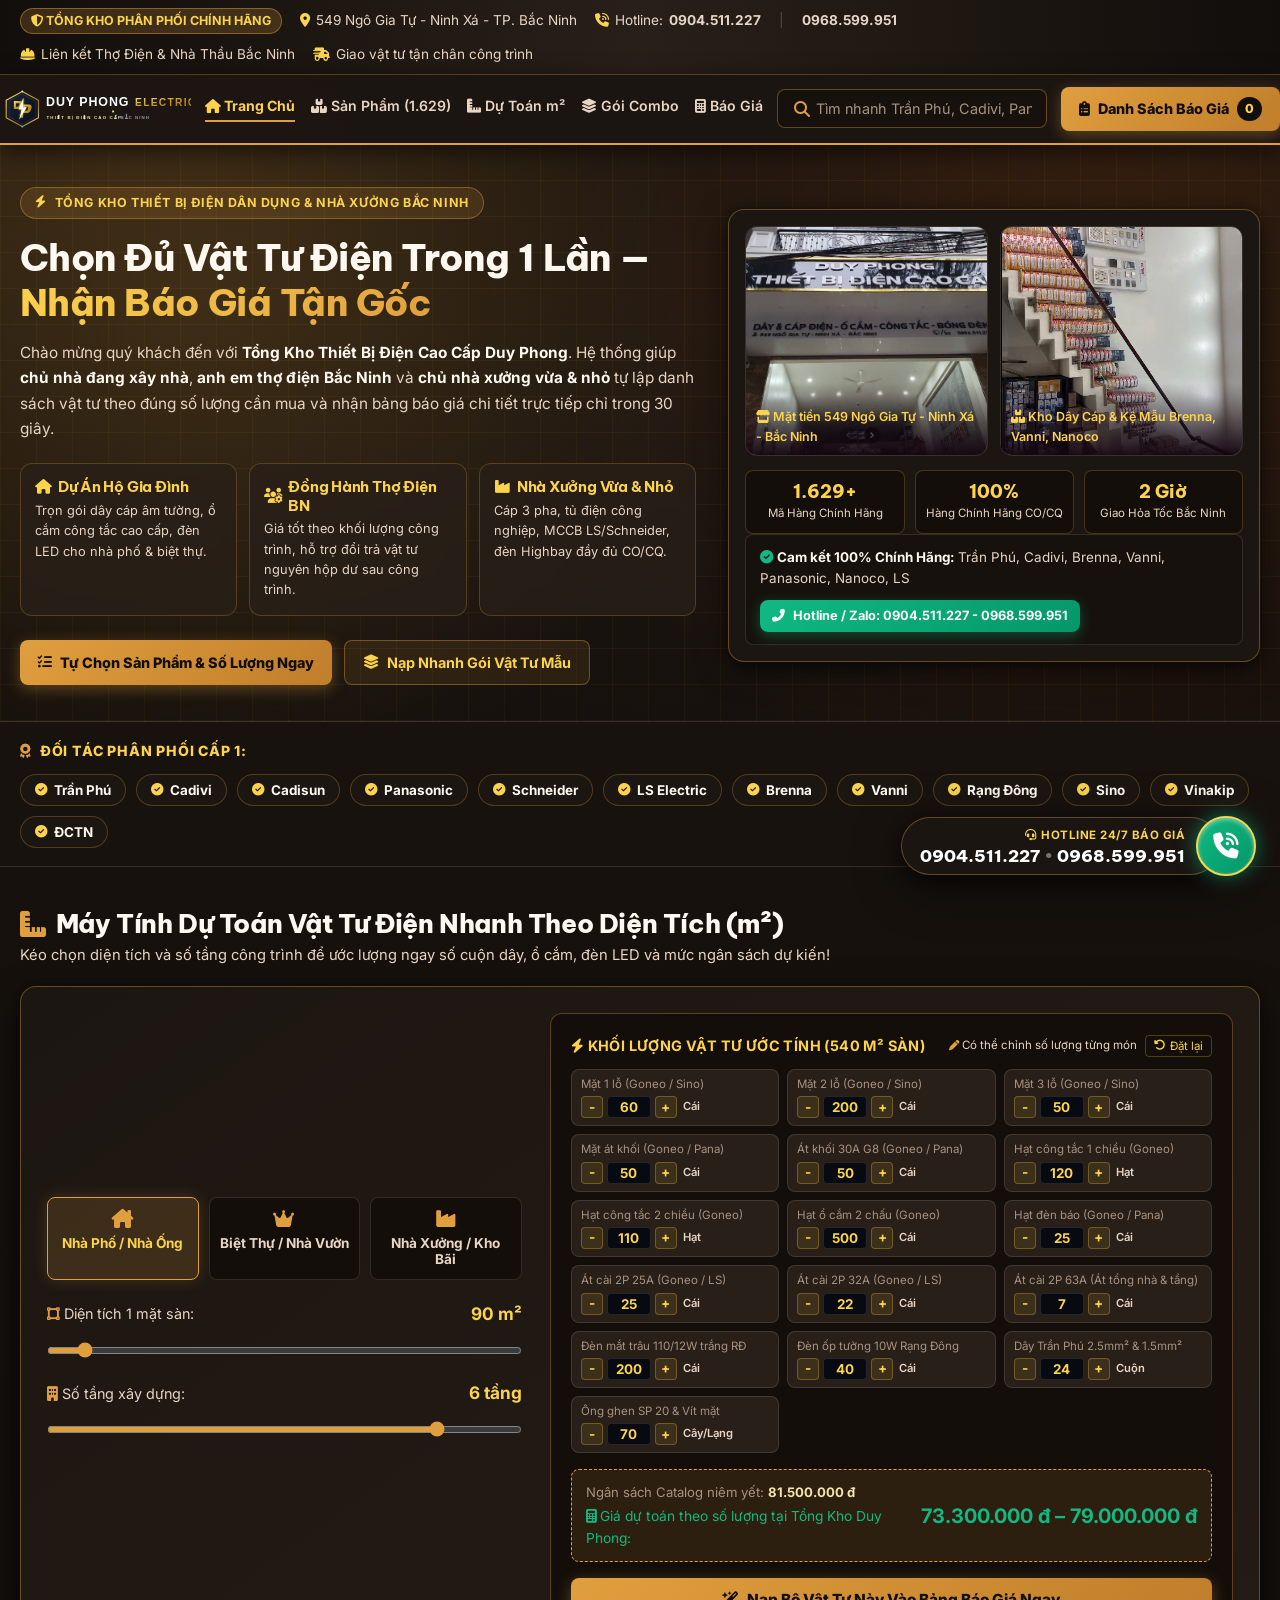
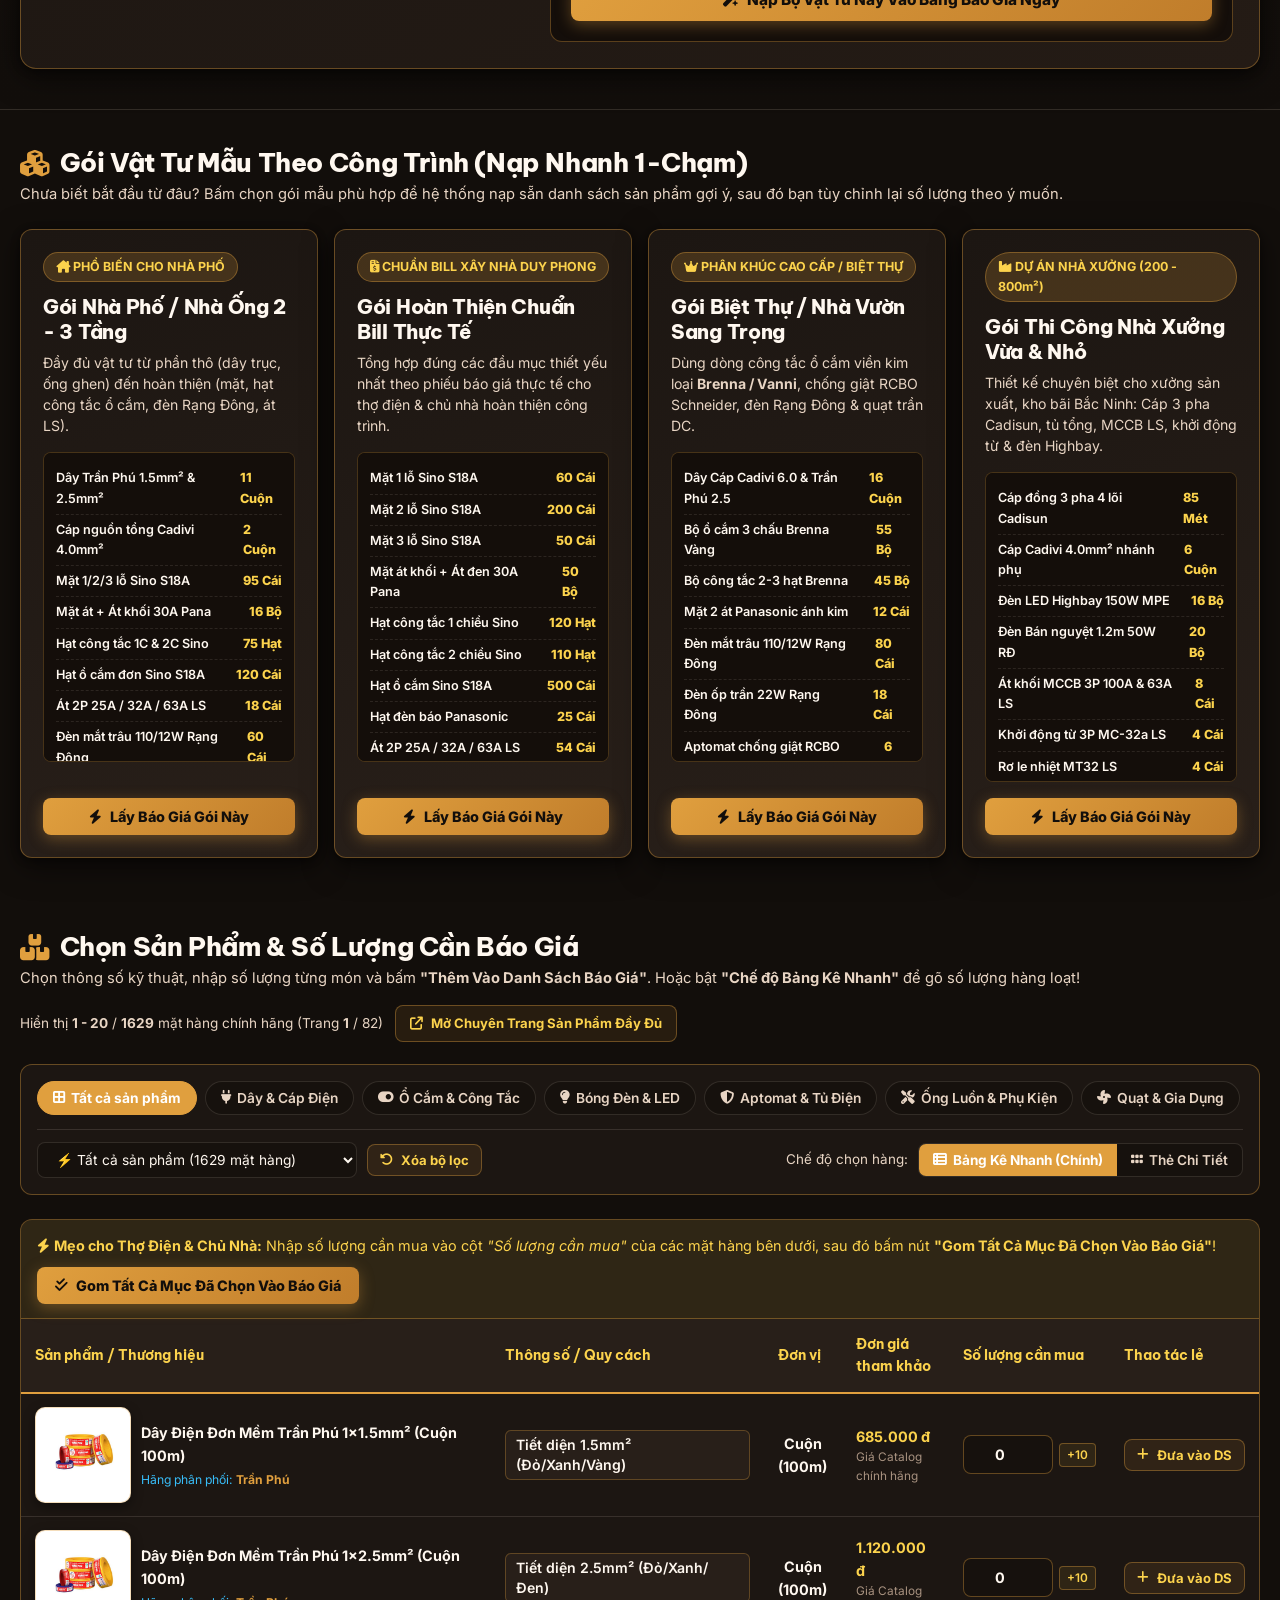
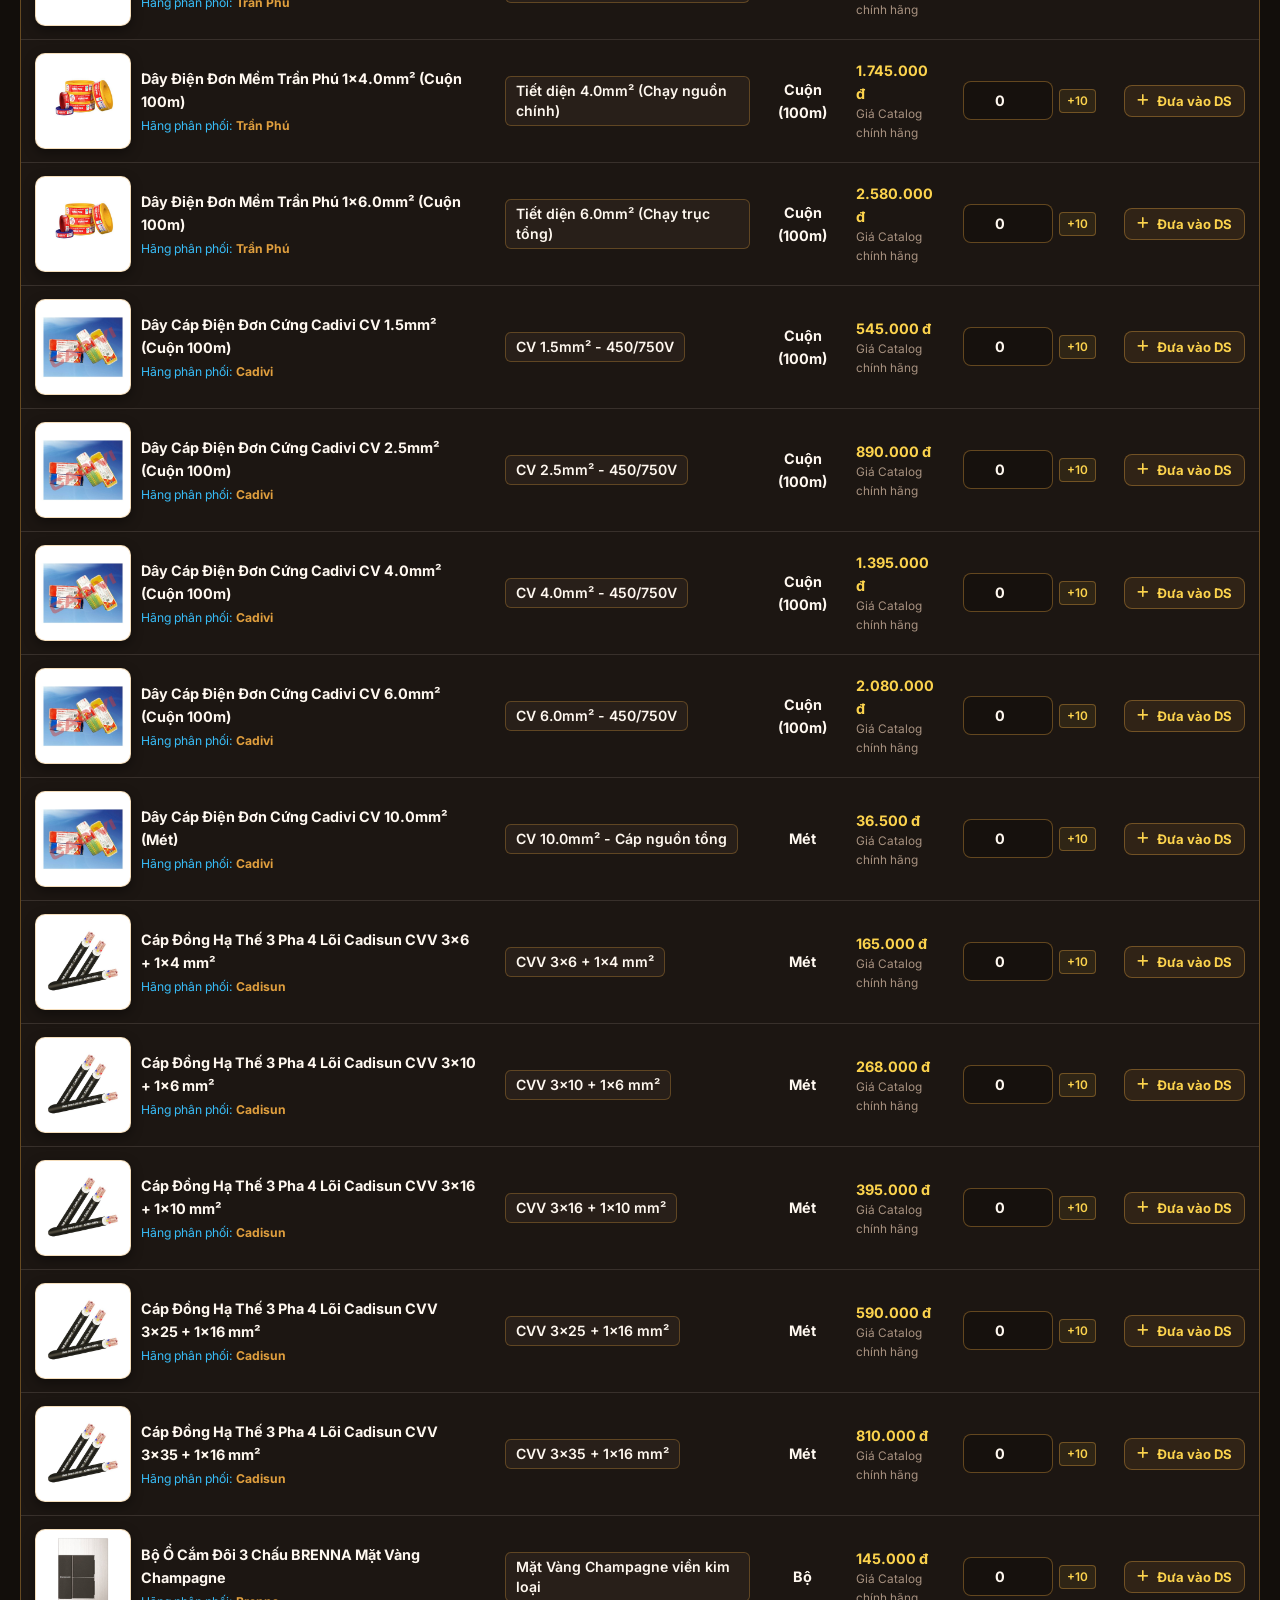
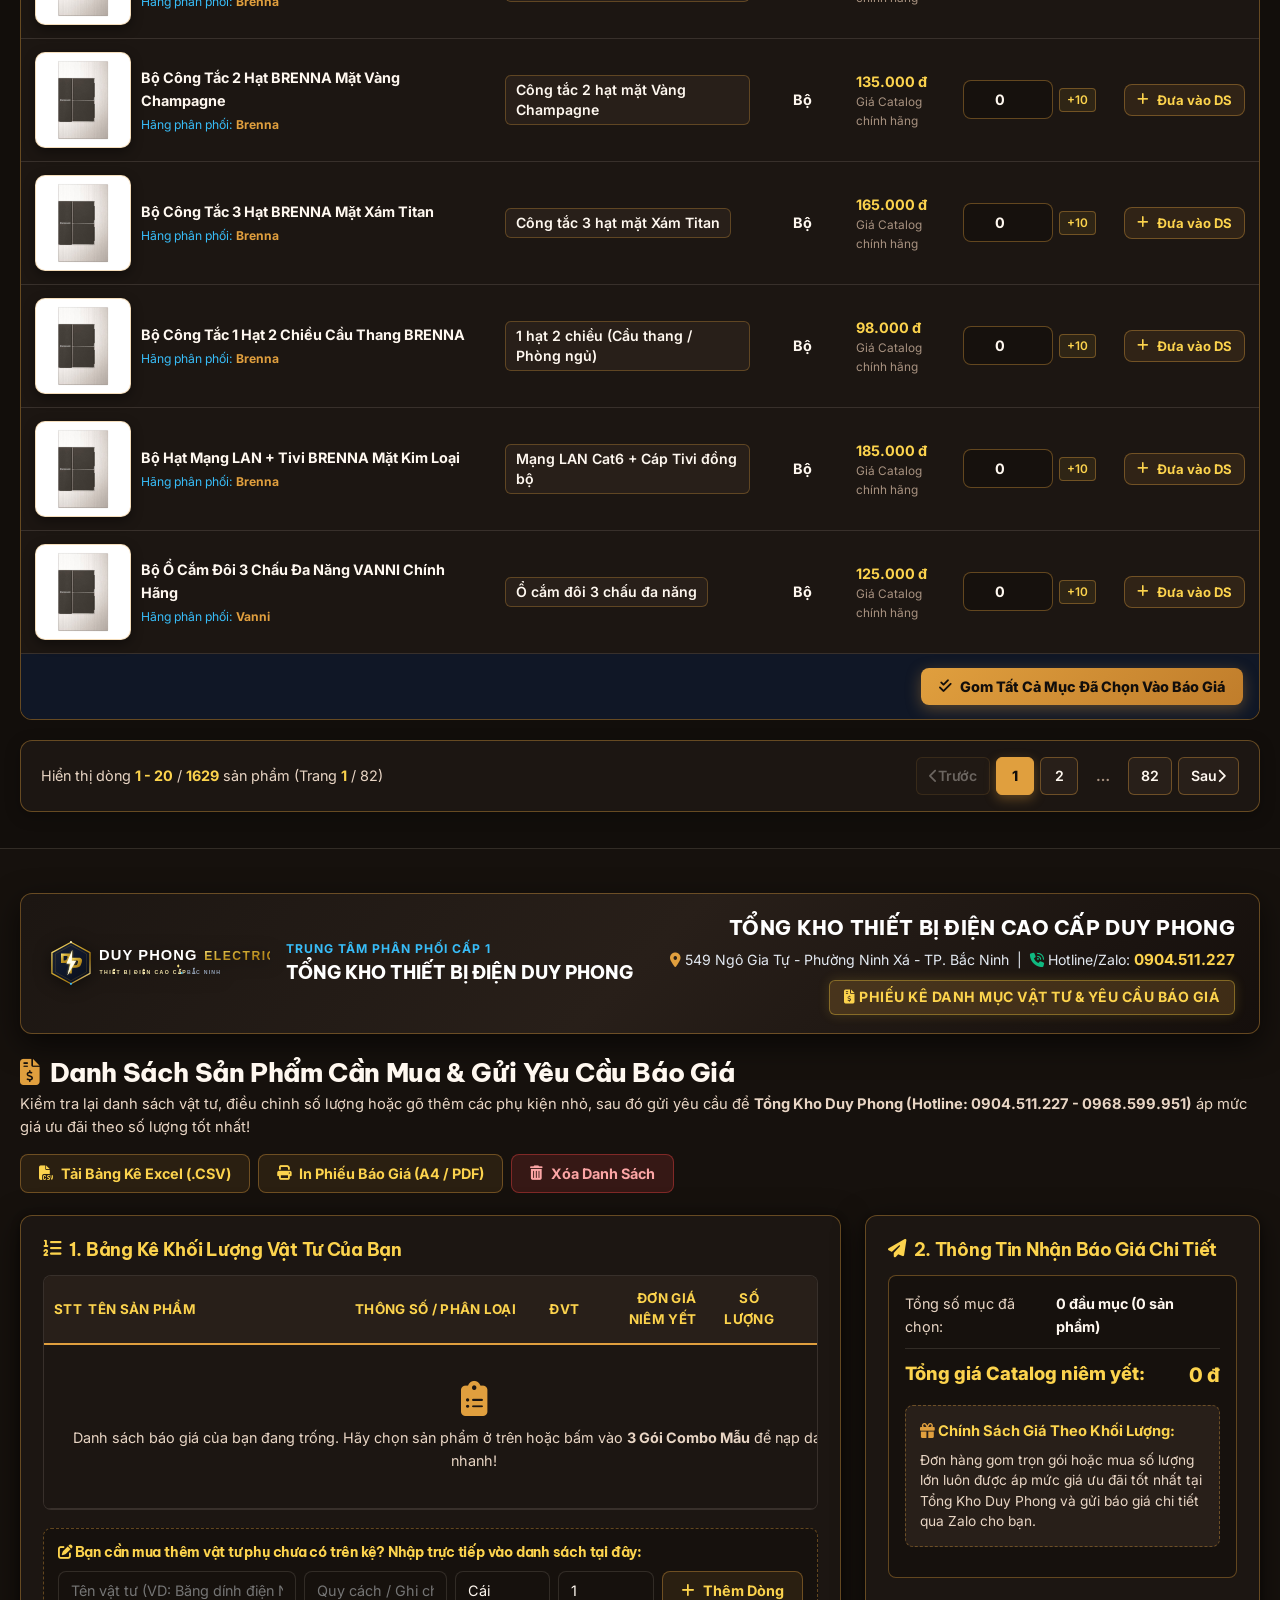
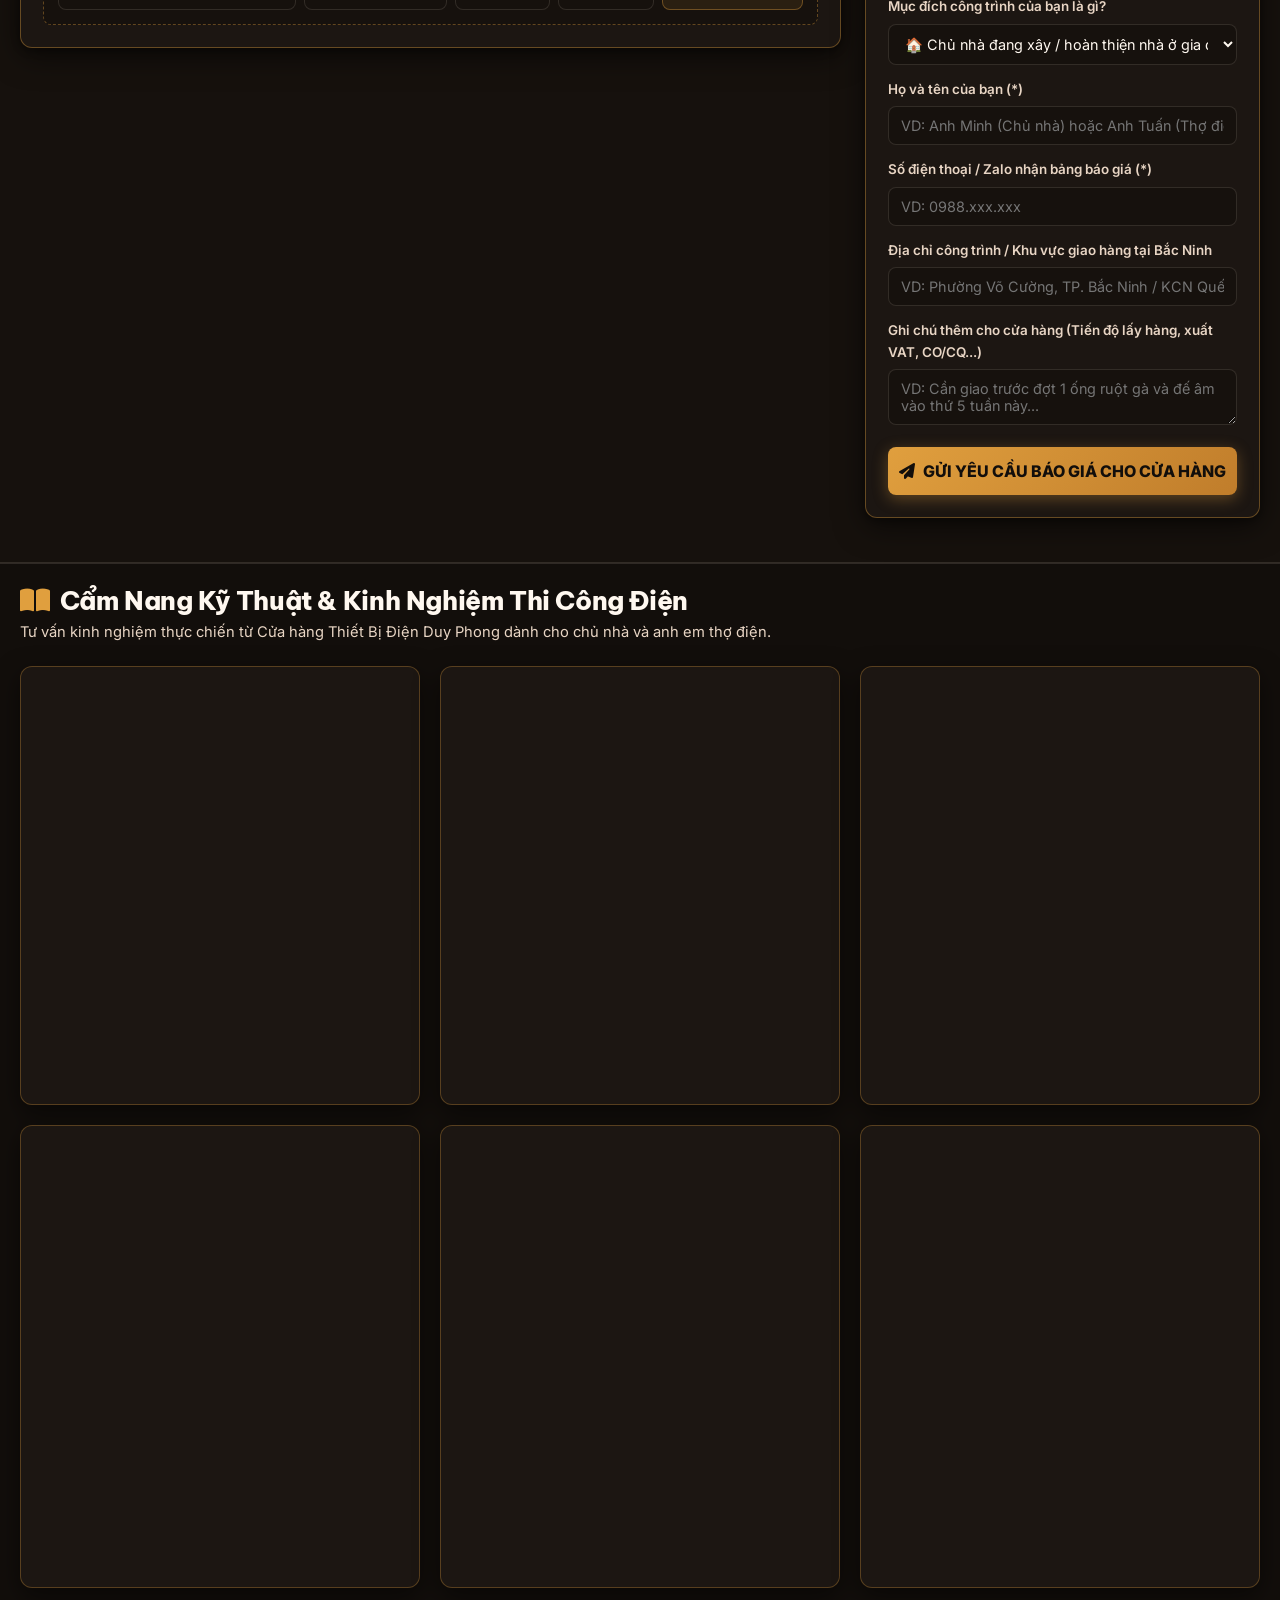
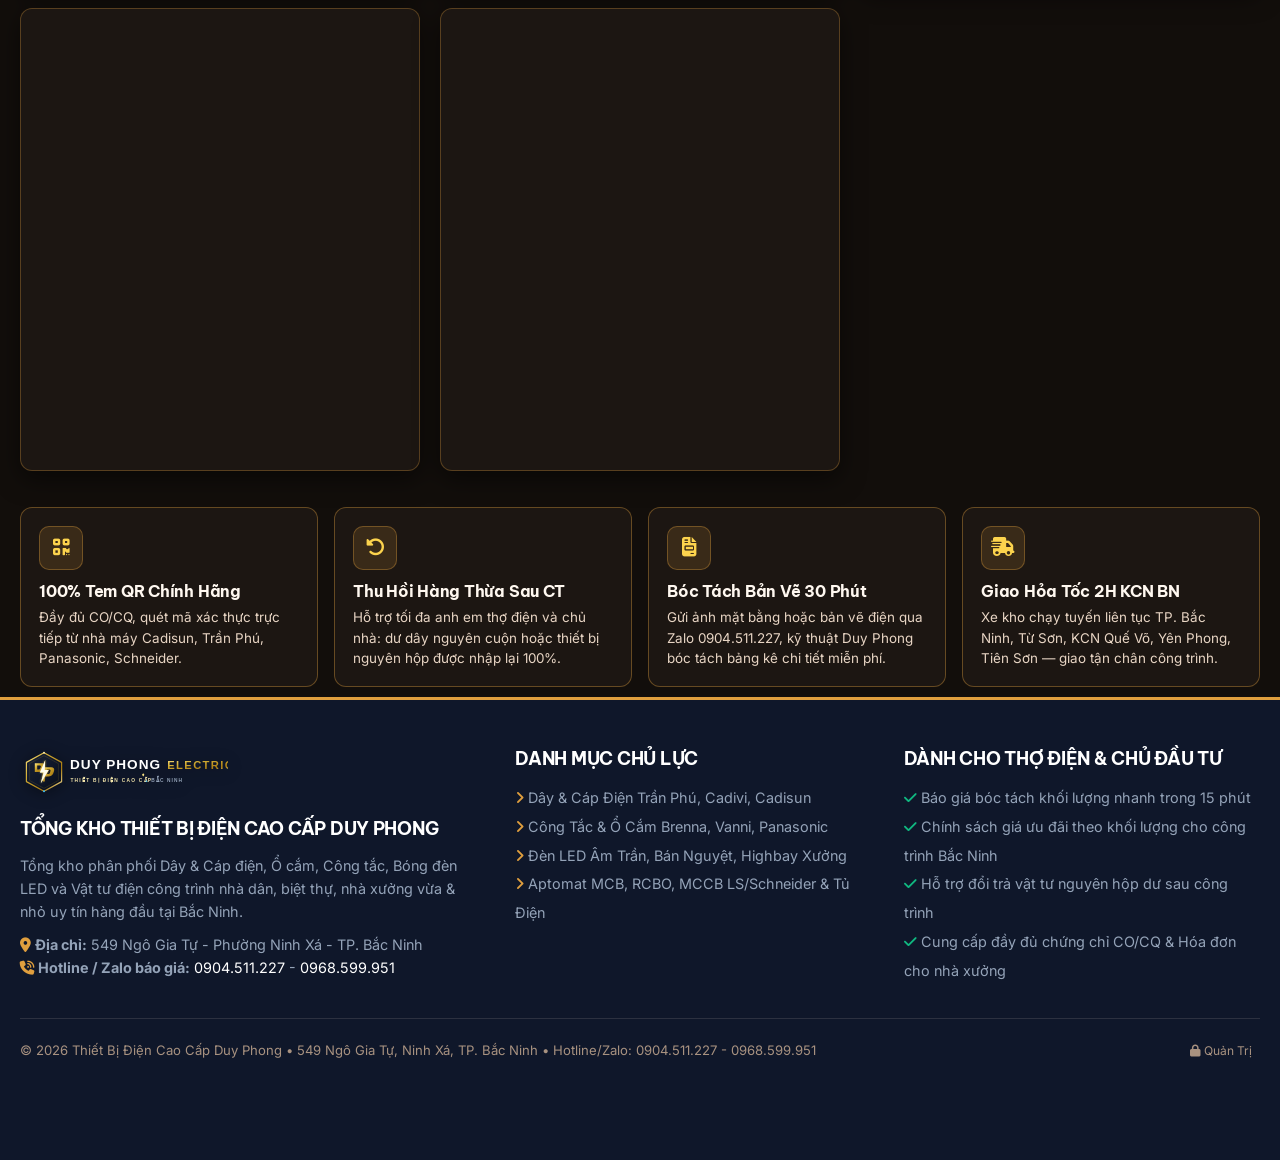
==== commit d4d57b41: "fix(brand): rename Bretina to Brenna across catalog, UI, cache keys & product images" ====
--- a/index.html
+++ b/index.html
@@ -746,9 +746,9 @@
     </footer>
 
     <!-- Product Catalog Data (420 Sản Phẩm Nhà Máy) -->
-    <script src="js/products.js?v=20261118_01"></script>
+    <script src="js/products.js?v=20261118_brenna"></script>
     <!-- Main Application Script -->
-    <script src="js/app.js?v=20261118_04"></script>
+    <script src="js/app.js?v=20261118_brenna"></script>
     <!-- Script Popup Thu Thập SĐT Xây Nhà -->
     <script src="js/lead-popup.js?v=20261118_01"></script>
 </body>
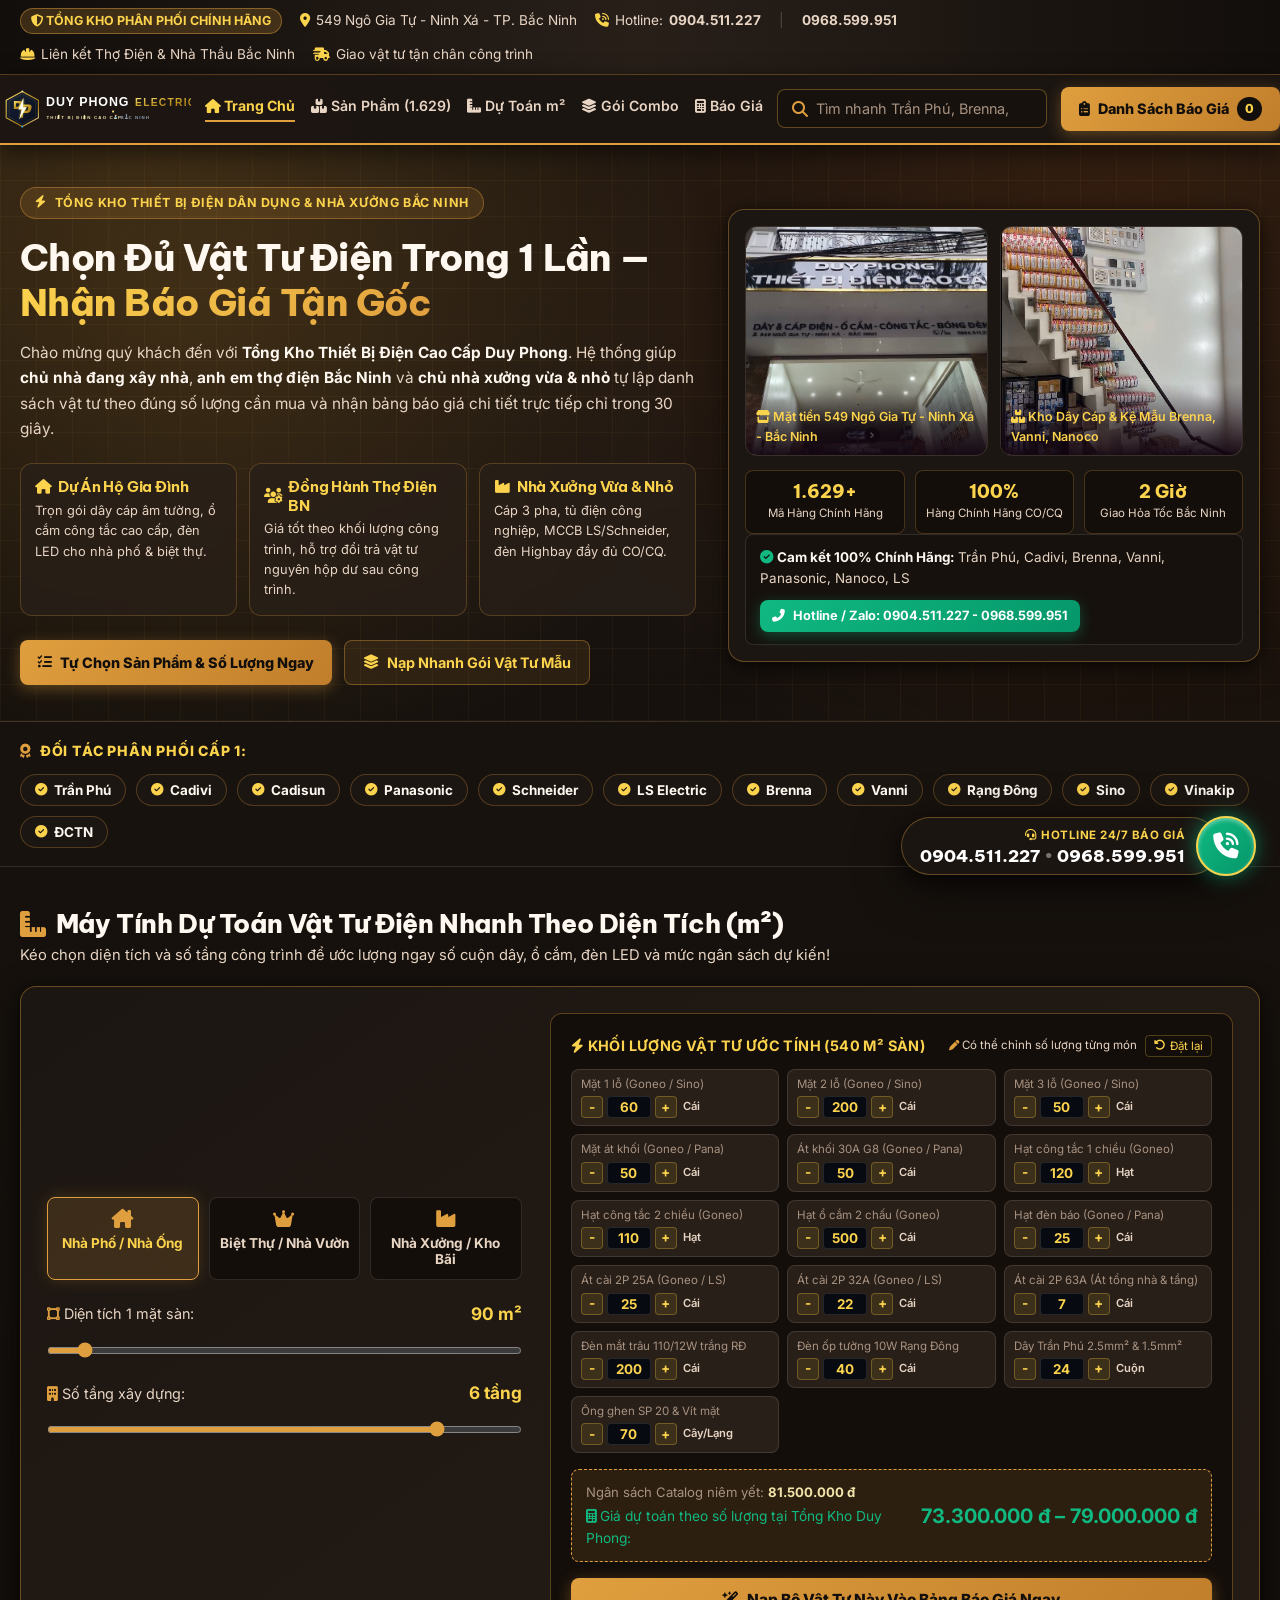
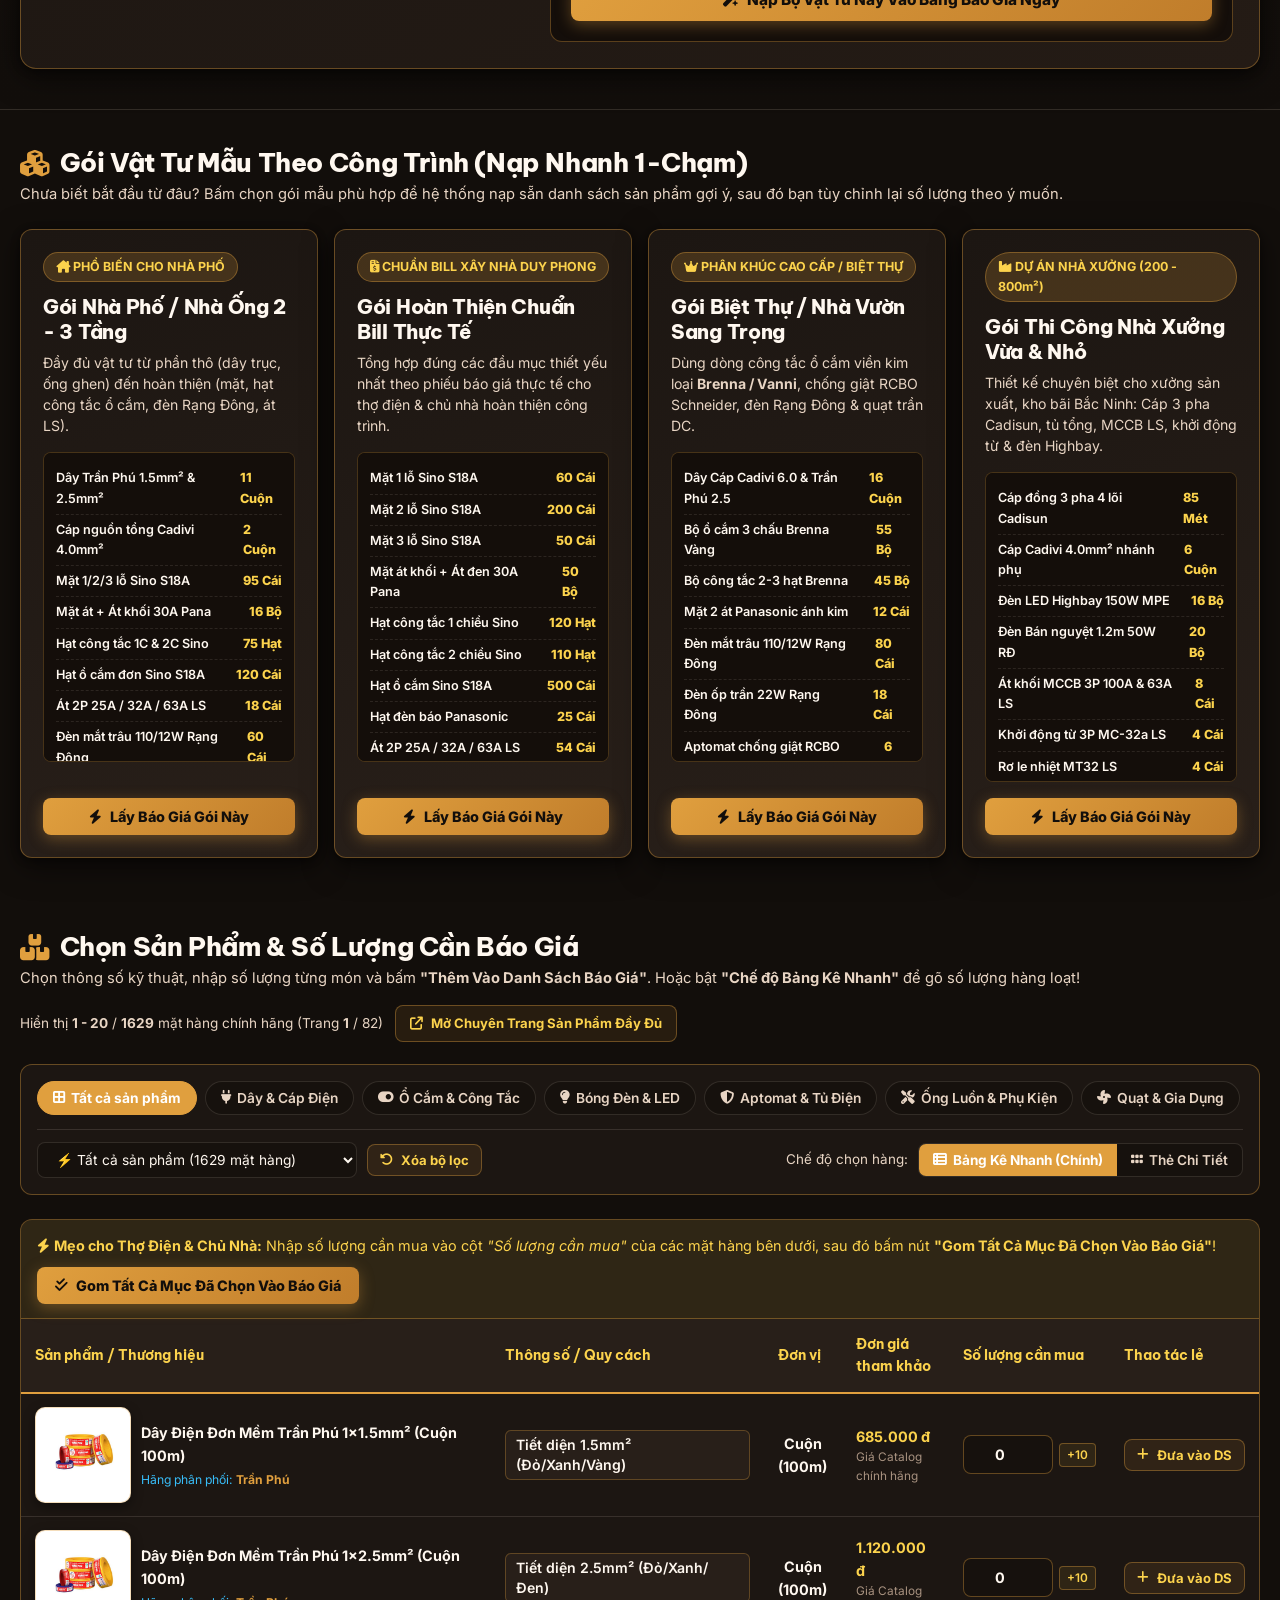
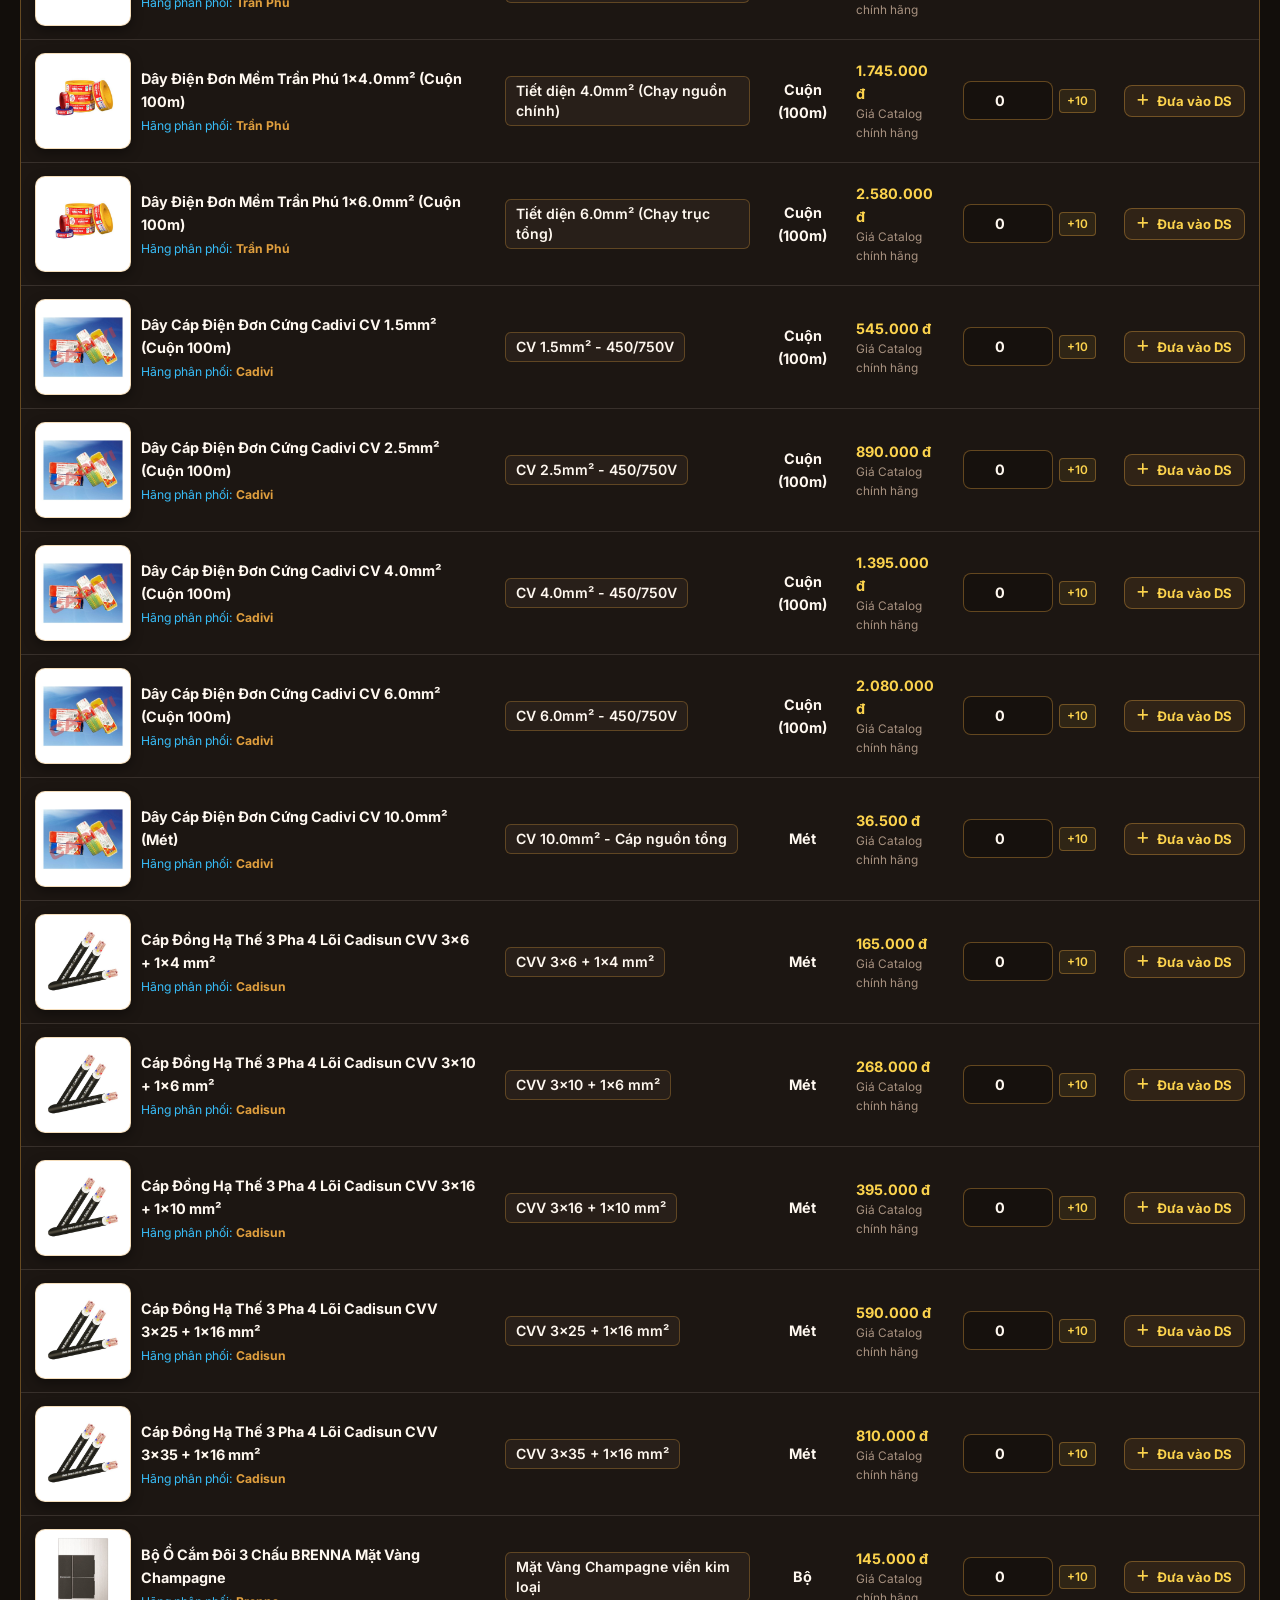
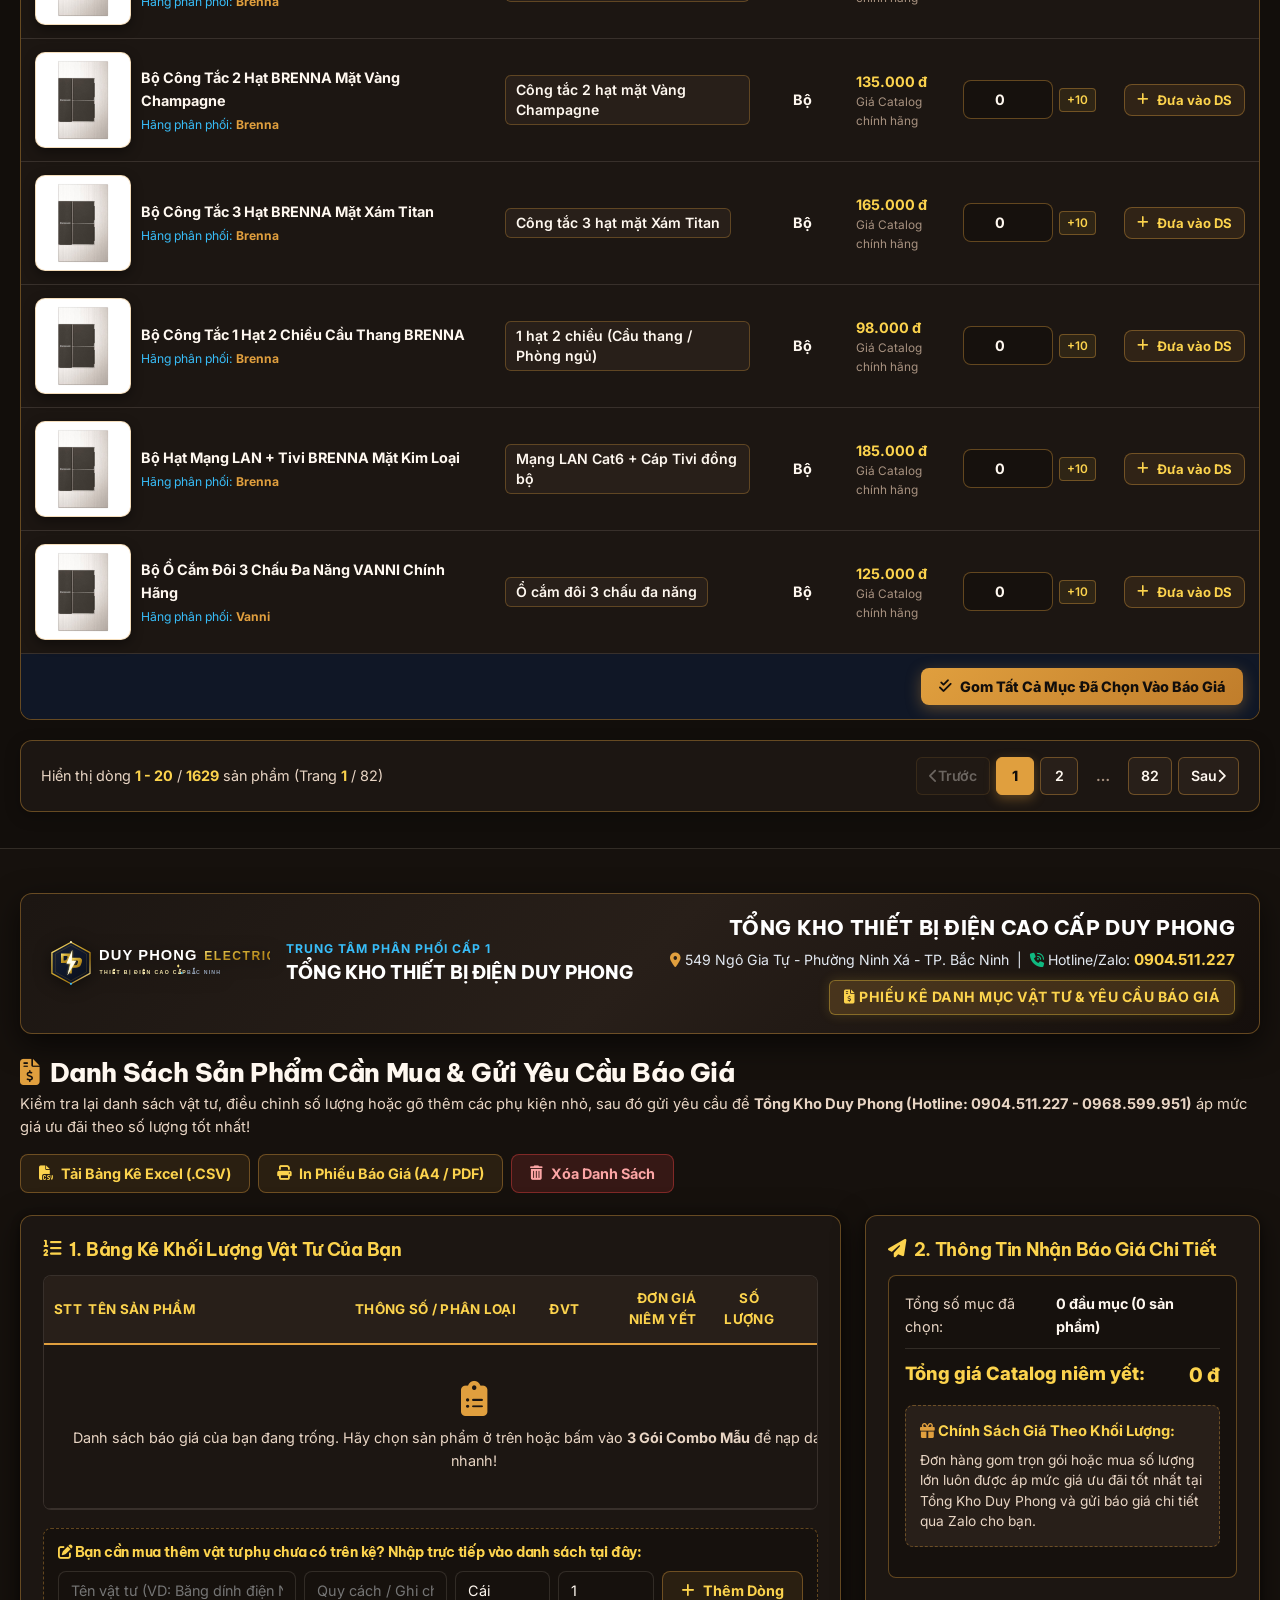
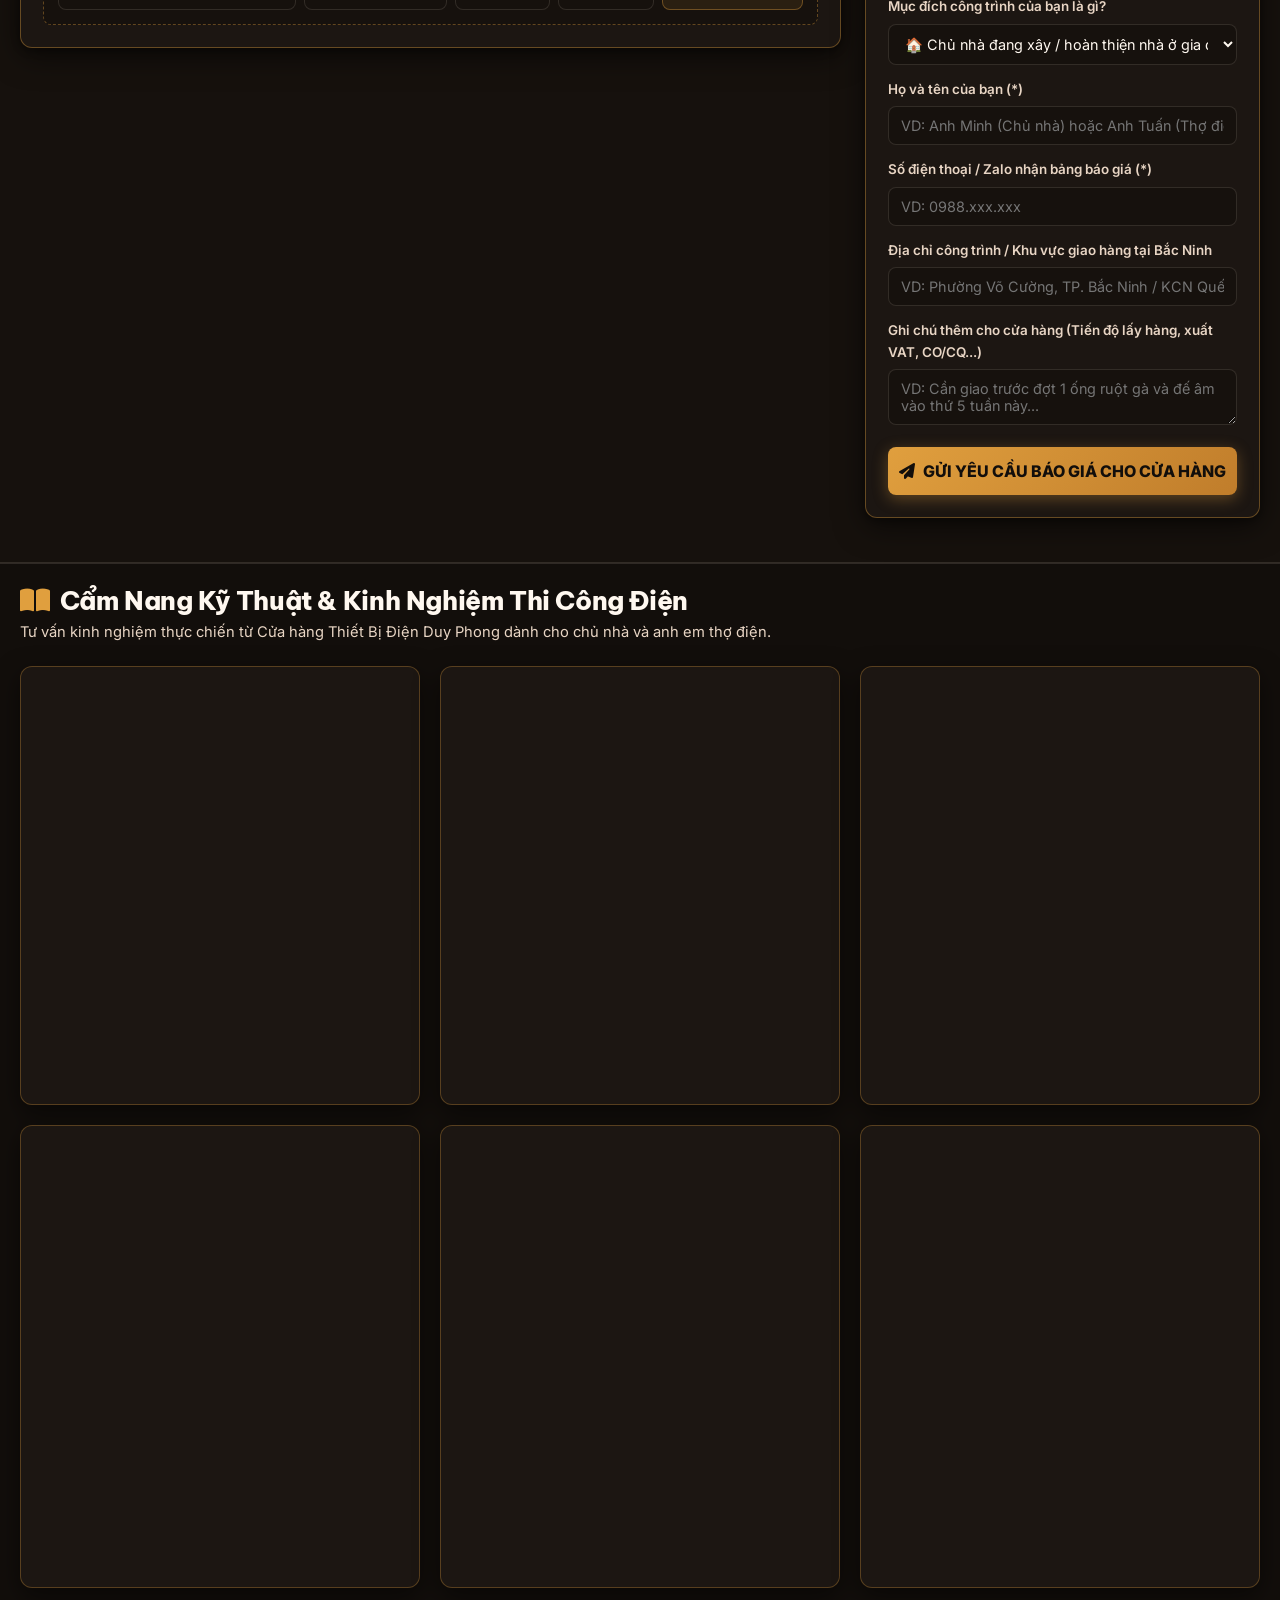
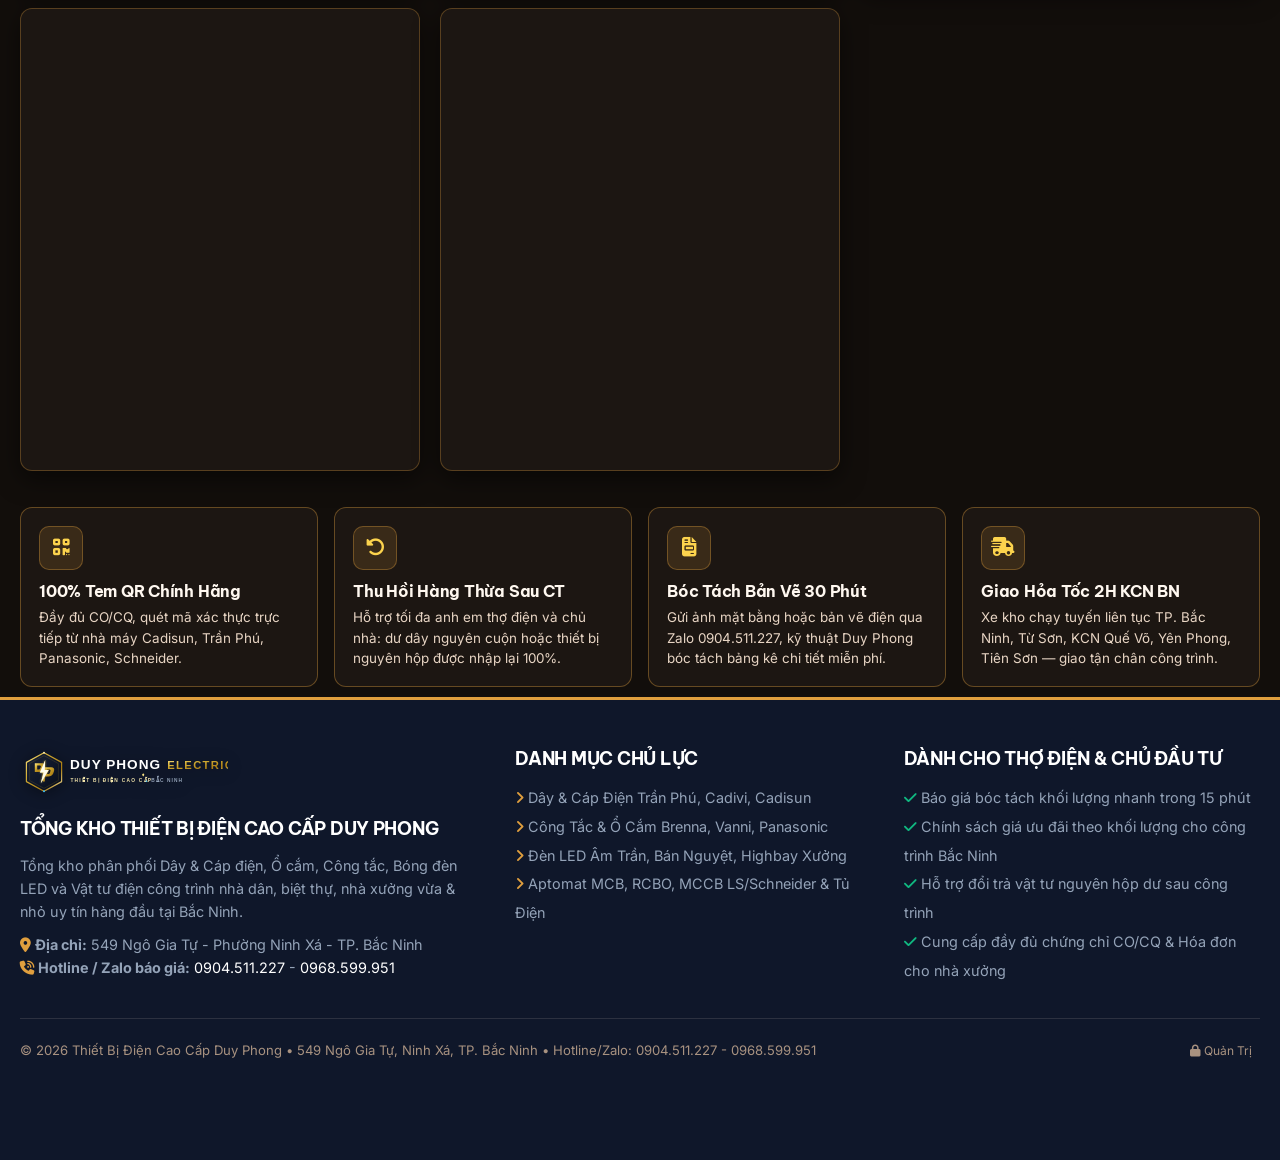
==== commit 7ac1bfdb: "feat(search): add instant live dropdown, accent-insensitive search, Enter-to-scroll & clear button" ====
--- a/index.html
+++ b/index.html
@@ -20,7 +20,7 @@
     <link rel="stylesheet" href="https://cdnjs.cloudflare.com/ajax/libs/font-awesome/6.4.0/css/all.min.css">
     
     <!-- Main Stylesheet -->
-    <link rel="stylesheet" href="css/style.css?v=20261118_04">
+    <link rel="stylesheet" href="css/style.css?v=20261120_search">
 
     <!-- Schema.org JSON-LD -->
     <script type="application/ld+json">
@@ -79,7 +79,9 @@
 
             <div class="header-search">
                 <i class="fas fa-search"></i>
-                <input type="text" id="globalSearchInput" placeholder="Tìm nhanh Trần Phú, Cadivi, Panasonic...">
+                <input type="text" id="globalSearchInput" placeholder="Tìm nhanh Trần Phú, Brenna, Rạng Đông..." autocomplete="off">
+                <button type="button" id="searchClearBtn" class="search-clear-btn" hidden aria-label="Xóa tìm kiếm"><i class="fas fa-times"></i></button>
+                <div id="searchDropdown" class="search-dropdown" hidden></div>
             </div>
 
             <div class="header-actions">
@@ -748,7 +750,7 @@
     <!-- Product Catalog Data (420 Sản Phẩm Nhà Máy) -->
     <script src="js/products.js?v=20261118_brenna"></script>
     <!-- Main Application Script -->
-    <script src="js/app.js?v=20261118_brenna"></script>
+    <script src="js/app.js?v=20261120_search"></script>
     <!-- Script Popup Thu Thập SĐT Xây Nhà -->
     <script src="js/lead-popup.js?v=20261118_01"></script>
 </body>
--- a/css/style.css
+++ b/css/style.css
@@ -247,7 +247,7 @@
     width: 100%;
     background: transparent;
     border: none;
-    padding: 10px 14px 10px 38px;
+    padding: 10px 34px 10px 38px;
     color: var(--text-primary);
     font-size: 0.9rem;
     outline: none;
@@ -262,12 +262,136 @@
     box-shadow: 0 0 0 3px rgba(224, 159, 62, 0.2);
 }
 
-.header-search i {
+.header-search > i.fa-search {
     position: absolute;
-    left: 16px;
+    left: 14px;
     top: 50%;
     transform: translateY(-50%);
     color: var(--primary);
+    pointer-events: none;
+}
+
+.search-clear-btn {
+    position: absolute;
+    right: 8px;
+    top: 50%;
+    transform: translateY(-50%);
+    background: rgba(255, 255, 255, 0.08);
+    border: none;
+    color: var(--text-secondary);
+    width: 24px;
+    height: 24px;
+    border-radius: 50%;
+    cursor: pointer;
+    display: inline-flex;
+    align-items: center;
+    justify-content: center;
+    font-size: 0.75rem;
+}
+
+.search-clear-btn[hidden] {
+    display: none;
+}
+
+.search-clear-btn:hover {
+    background: rgba(224, 159, 62, 0.25);
+    color: var(--primary-light);
+}
+
+.search-dropdown {
+    position: absolute;
+    top: calc(100% + 8px);
+    left: 0;
+    right: 0;
+    min-width: 360px;
+    max-height: 420px;
+    overflow-y: auto;
+    background: #1C1612;
+    border: 1.5px solid var(--border-gold);
+    border-radius: var(--radius-md);
+    box-shadow: 0 18px 40px rgba(0, 0, 0, 0.75);
+    z-index: 1300;
+}
+
+.search-dropdown[hidden] {
+    display: none;
+}
+
+.search-dd-item {
+    display: flex;
+    align-items: center;
+    gap: 10px;
+    padding: 10px 12px;
+    border-bottom: 1px solid rgba(255, 235, 220, 0.08);
+    cursor: pointer;
+    transition: background 0.15s;
+}
+
+.search-dd-item:hover {
+    background: rgba(224, 159, 62, 0.12);
+}
+
+.search-dd-item img {
+    width: 40px;
+    height: 40px;
+    object-fit: cover;
+    border-radius: 6px;
+    flex-shrink: 0;
+    background: #fff;
+}
+
+.search-dd-info {
+    flex: 1;
+    min-width: 0;
+}
+
+.search-dd-name {
+    font-size: 0.84rem;
+    font-weight: 700;
+    color: var(--text-primary);
+    white-space: nowrap;
+    overflow: hidden;
+    text-overflow: ellipsis;
+}
+
+.search-dd-meta {
+    font-size: 0.74rem;
+    color: var(--text-muted);
+}
+
+.search-dd-price {
+    font-size: 0.84rem;
+    font-weight: 800;
+    color: var(--primary-light);
+    white-space: nowrap;
+}
+
+.search-dd-footer {
+    padding: 10px 12px;
+    text-align: center;
+    background: rgba(224, 159, 62, 0.14);
+    color: var(--primary-light);
+    font-size: 0.82rem;
+    font-weight: 700;
+    cursor: pointer;
+}
+
+.search-dd-footer:hover {
+    background: rgba(224, 159, 62, 0.24);
+}
+
+.search-dd-empty {
+    padding: 16px;
+    text-align: center;
+    color: var(--text-muted);
+    font-size: 0.84rem;
+}
+
+@media (max-width: 640px) {
+    .search-dropdown {
+        min-width: 0;
+        width: 100%;
+    }
 }
 
 .header-actions {
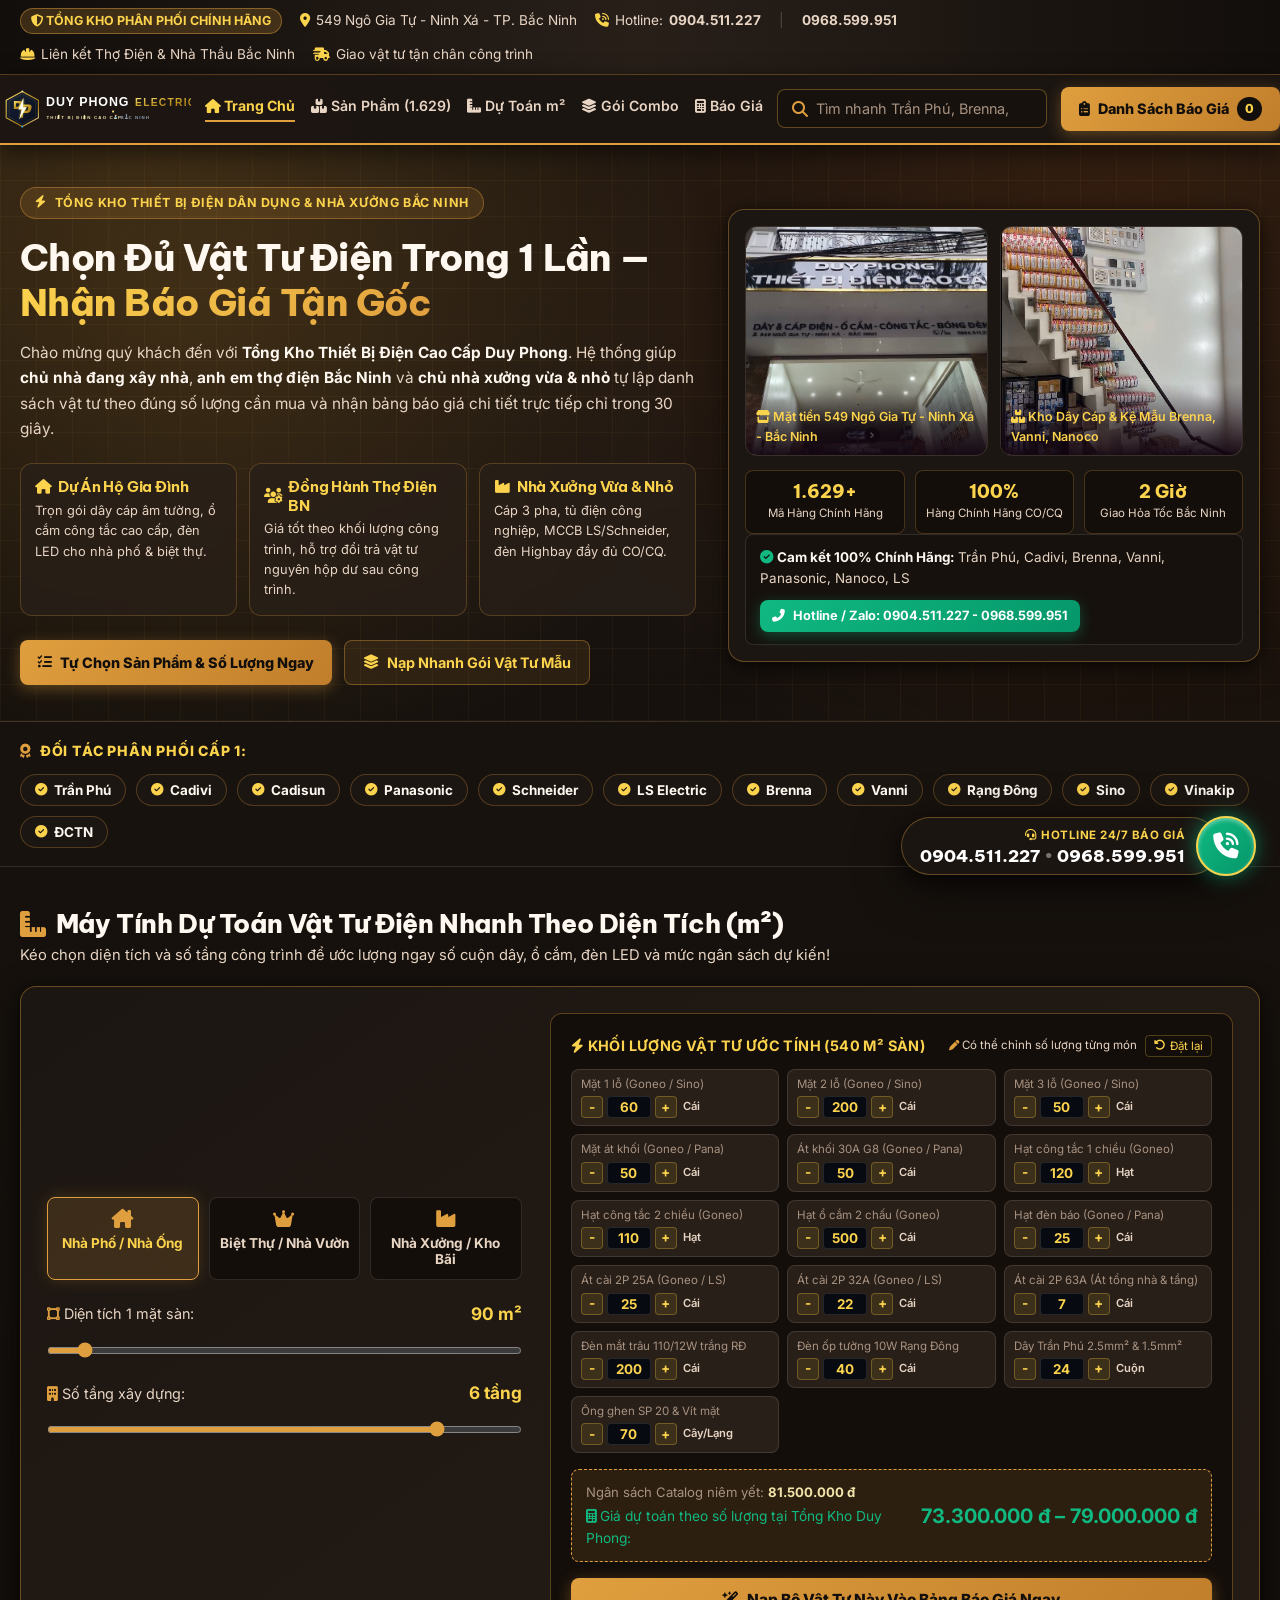
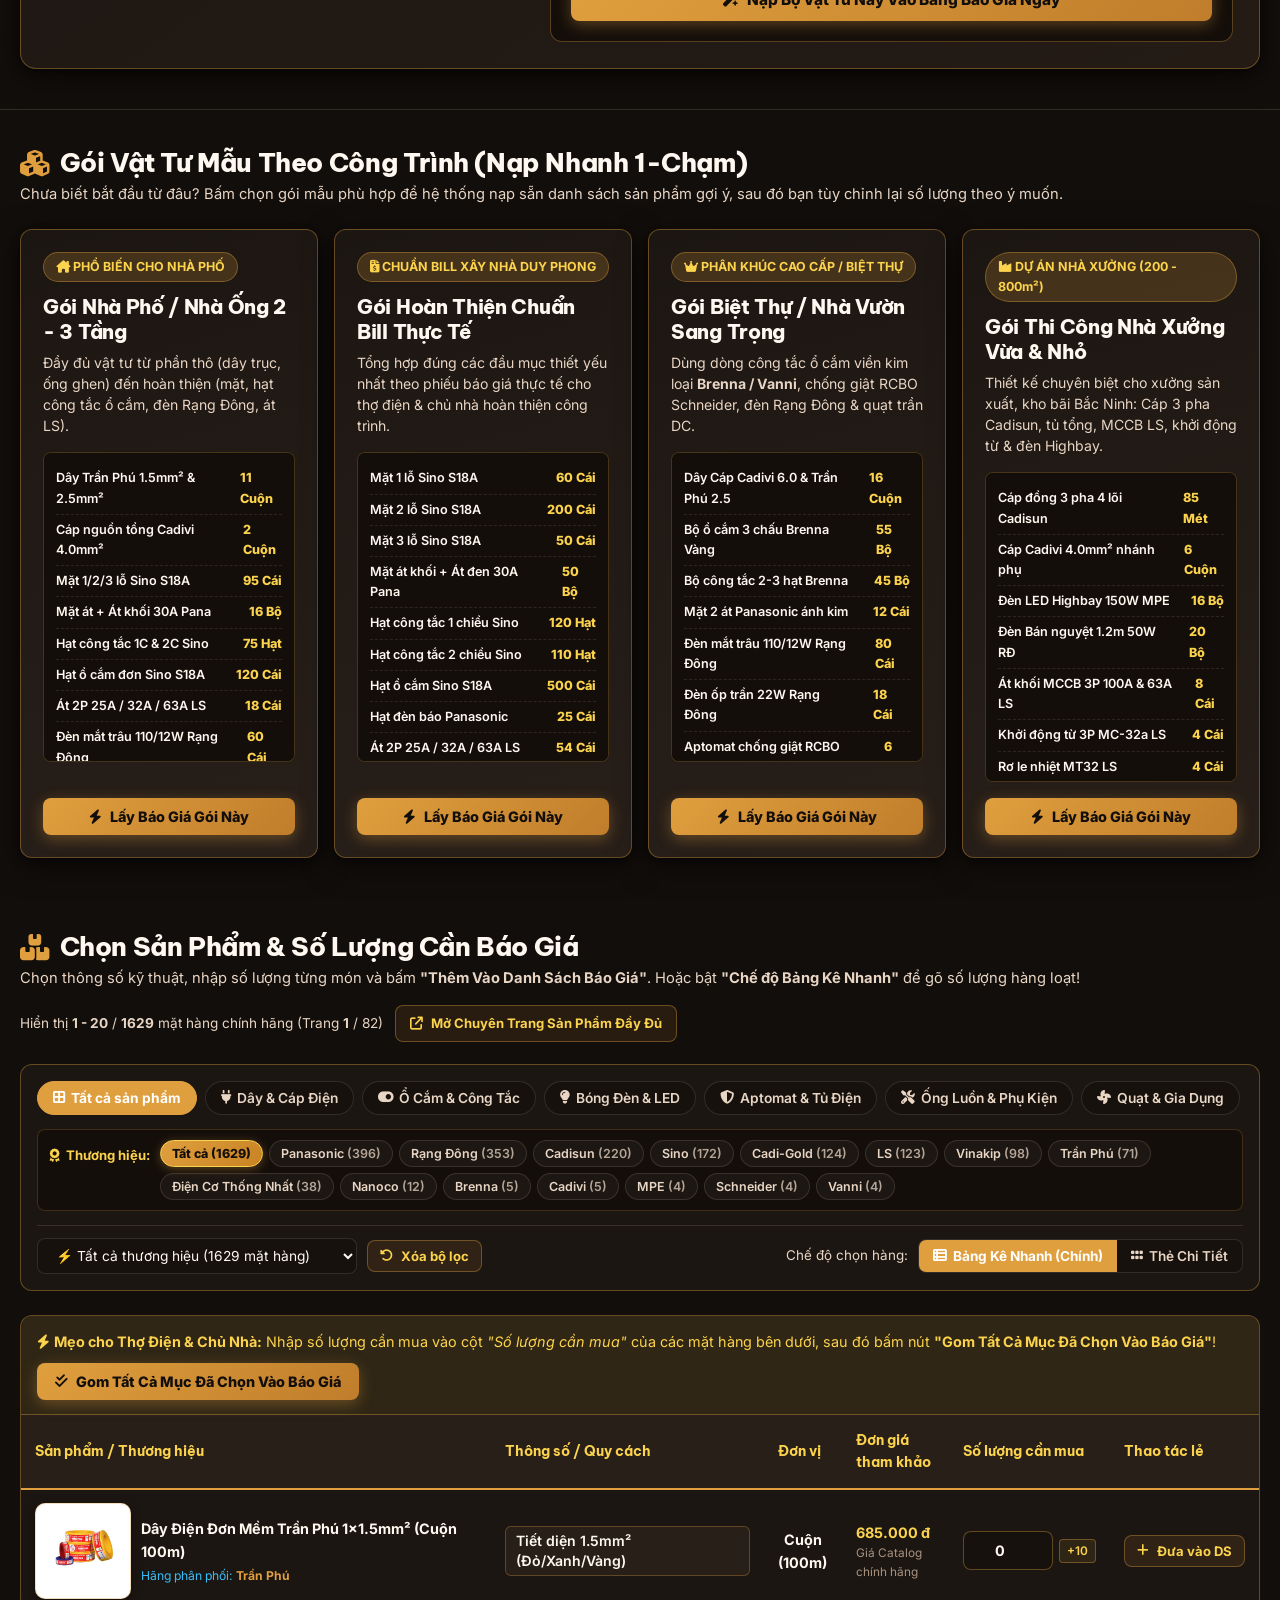
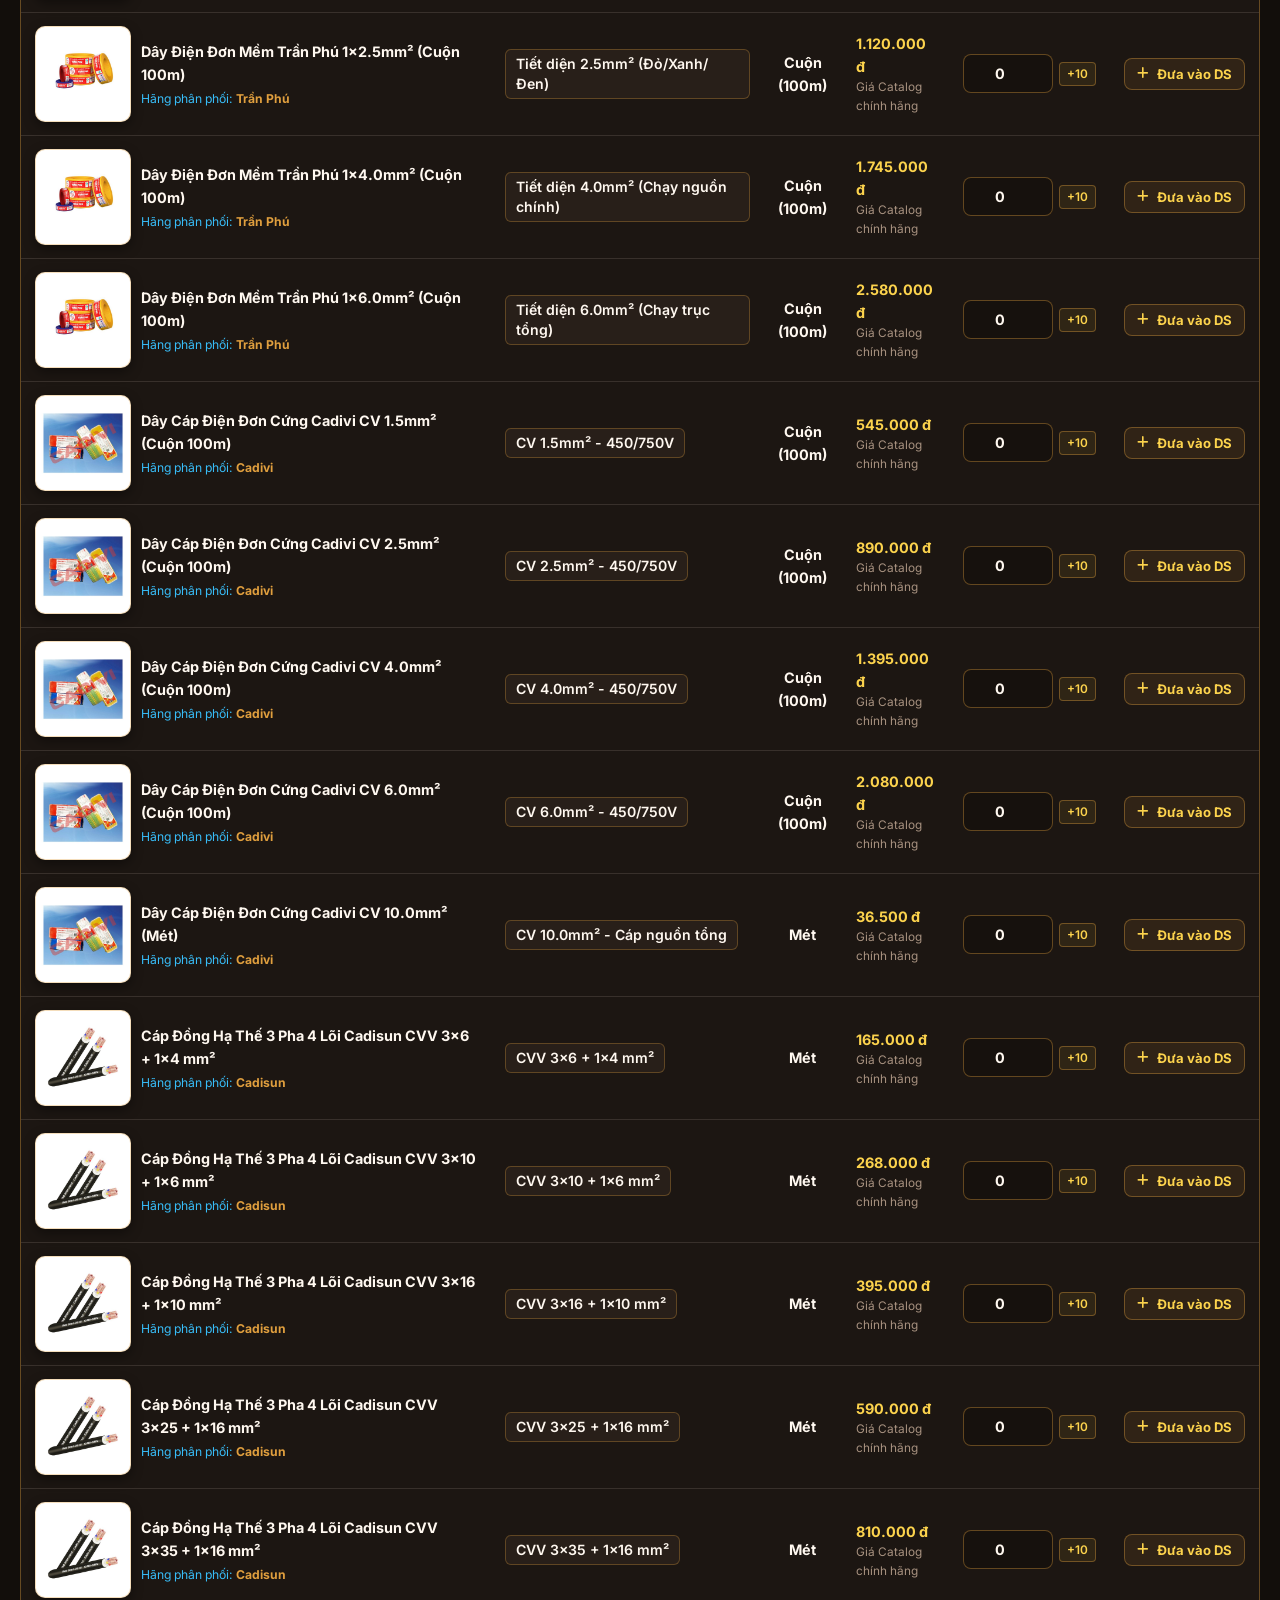
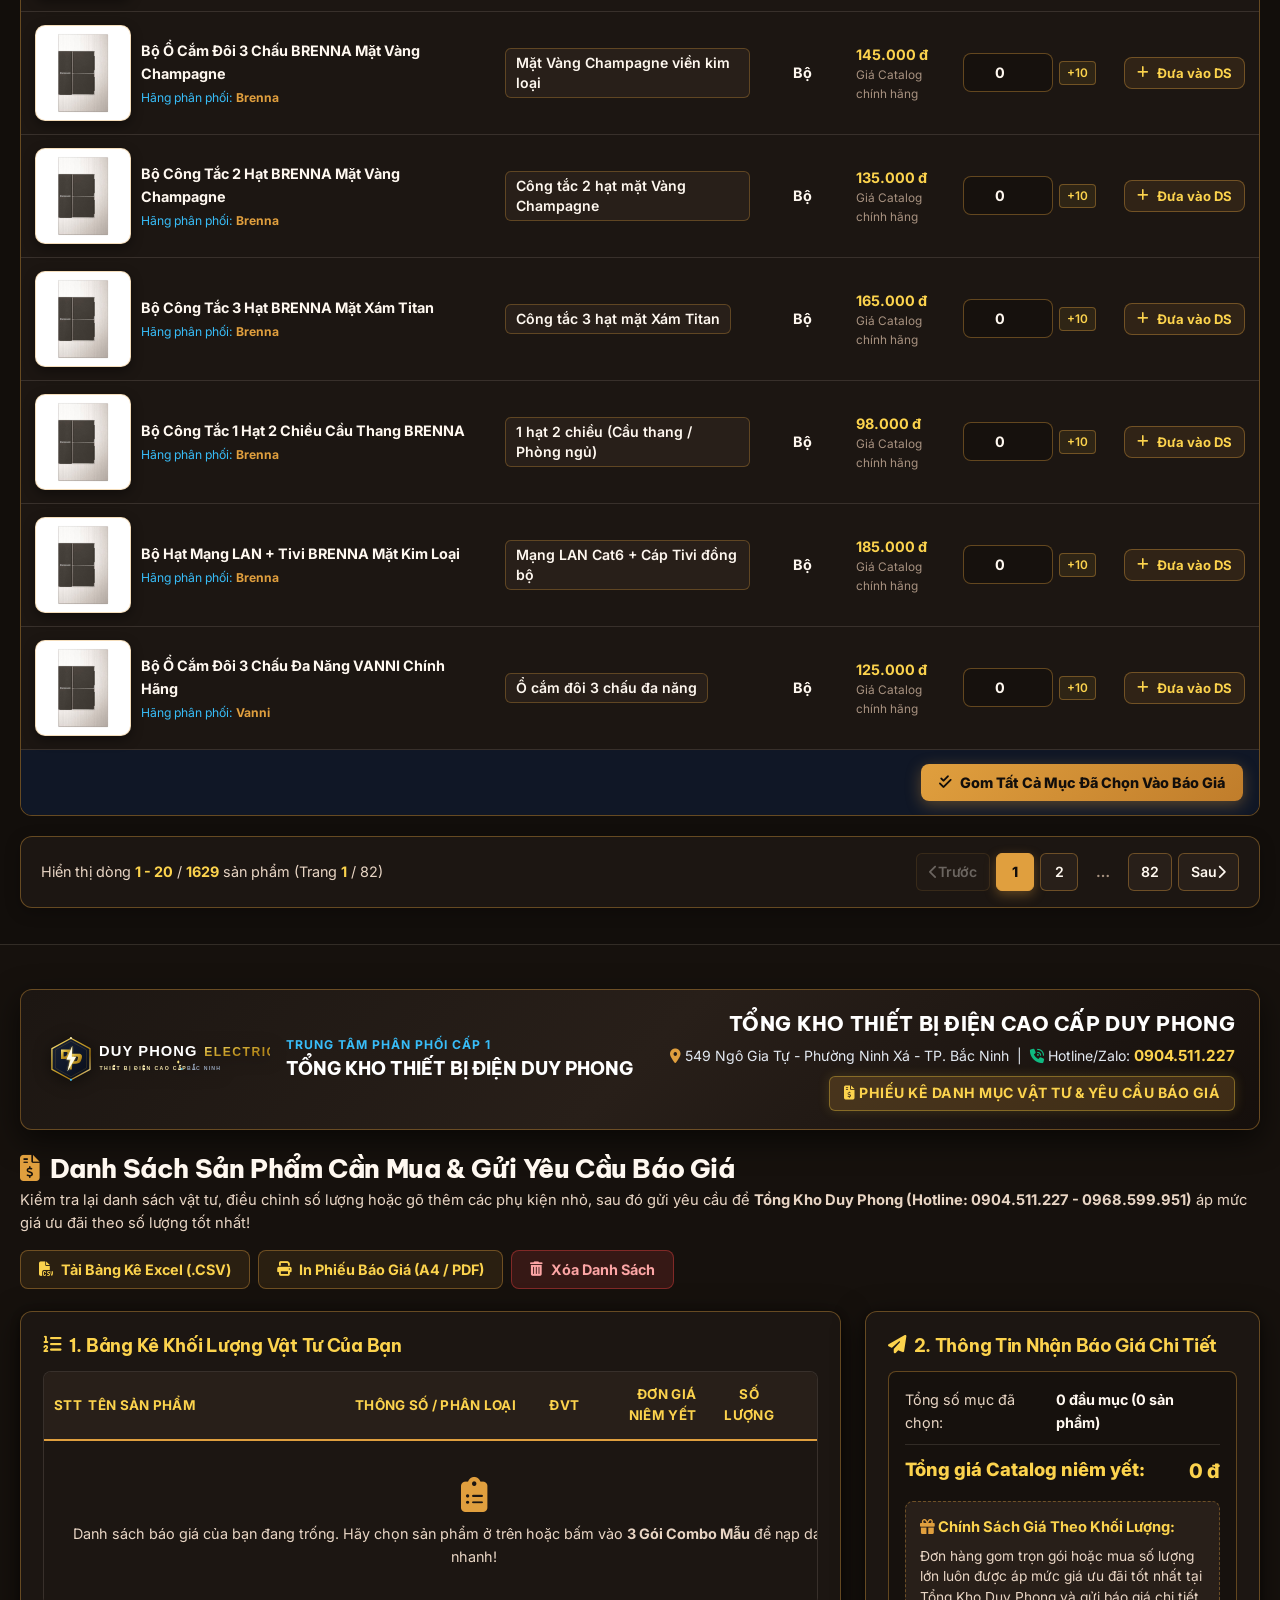
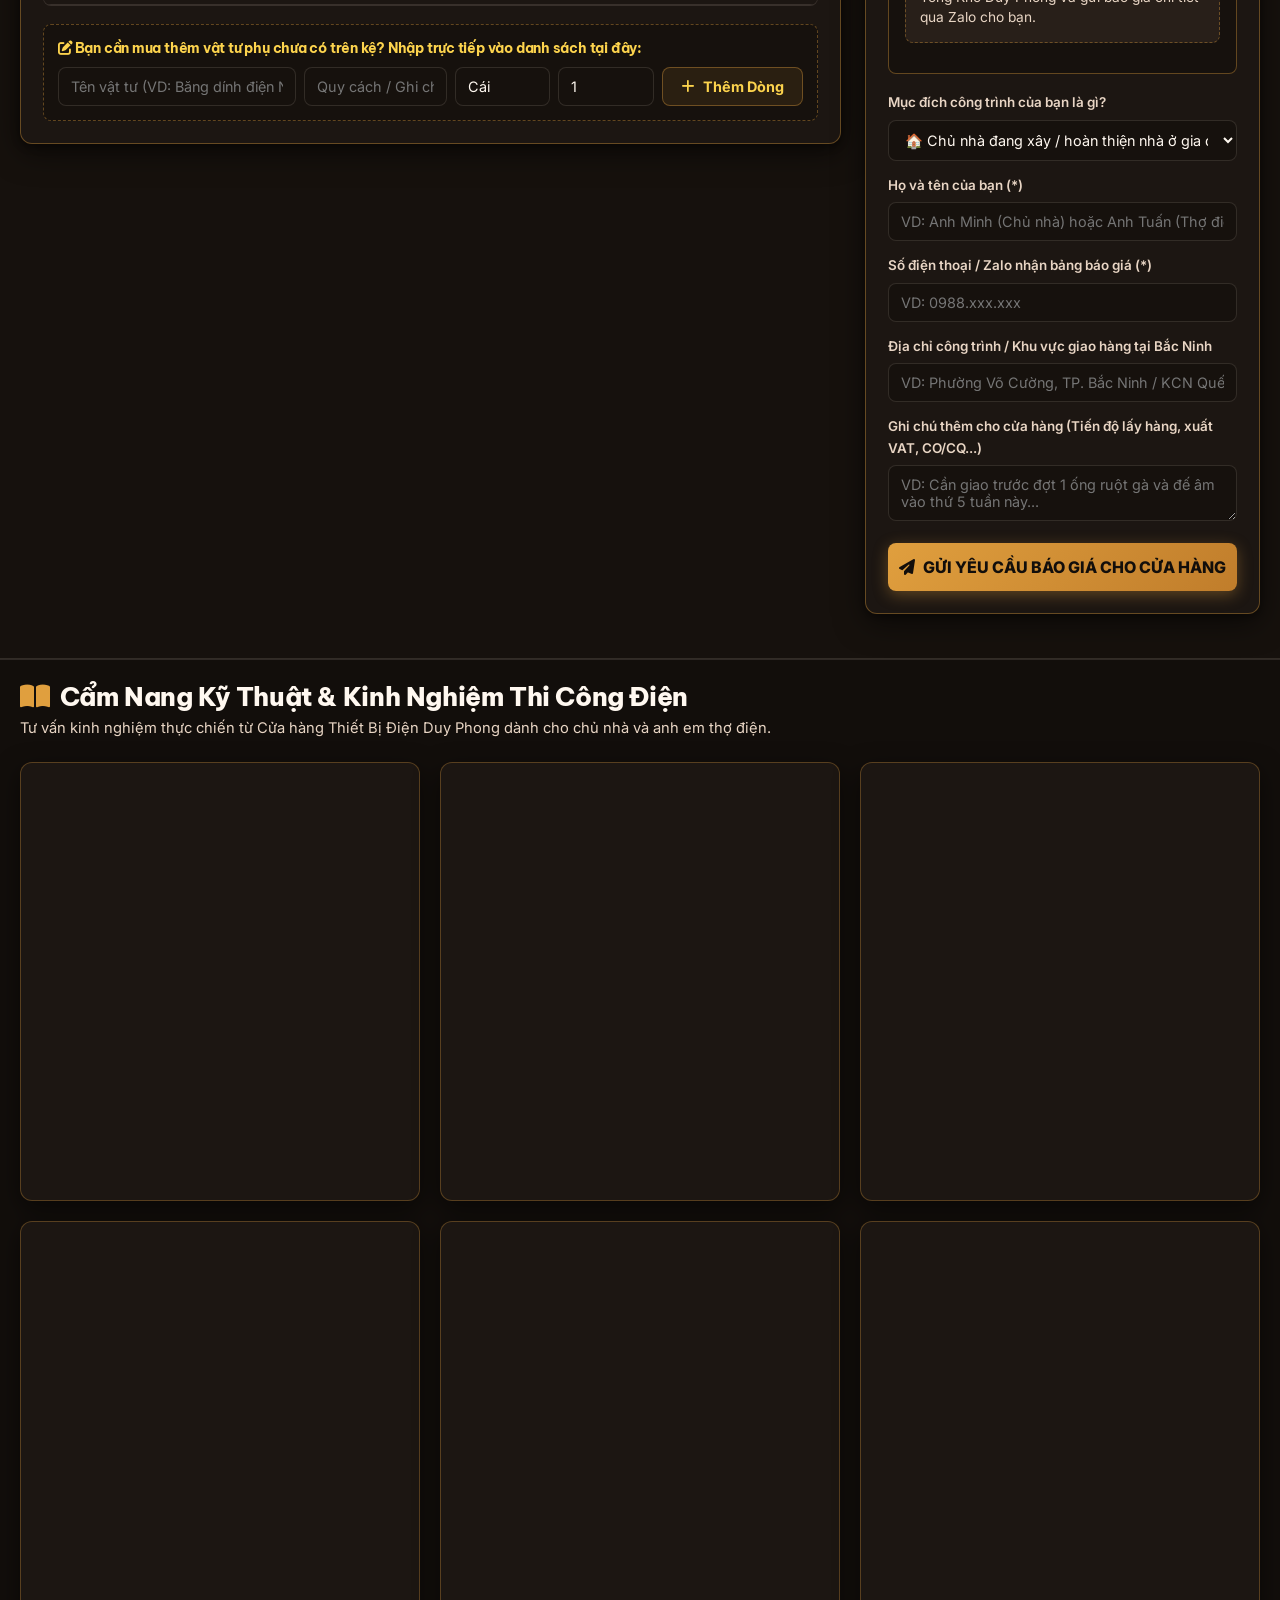
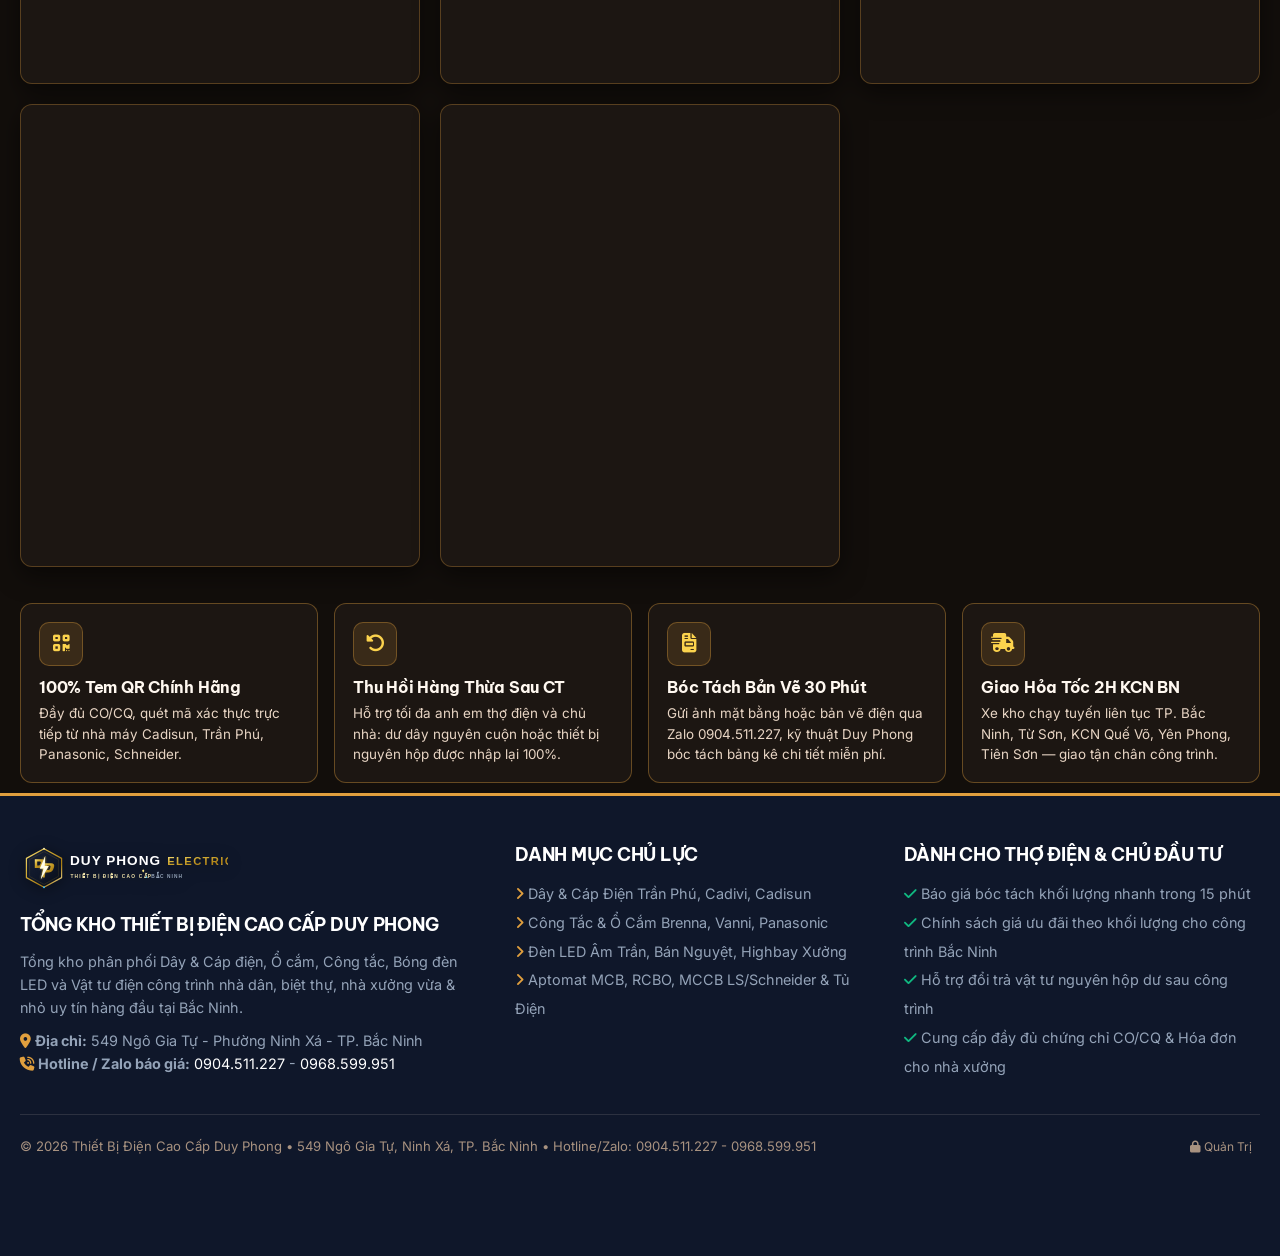
==== commit f881085b: "feat(catalog): add clickable 15-brand filter pills bar synced with brand dropdown" ====
--- a/index.html
+++ b/index.html
@@ -20,7 +20,7 @@
     <link rel="stylesheet" href="https://cdnjs.cloudflare.com/ajax/libs/font-awesome/6.4.0/css/all.min.css">
     
     <!-- Main Stylesheet -->
-    <link rel="stylesheet" href="css/style.css?v=20261120_search">
+    <link rel="stylesheet" href="css/style.css?v=20261120_brands">
 
     <!-- Schema.org JSON-LD -->
     <script type="application/ld+json">
@@ -428,6 +428,11 @@
                     </div>
                 </div>
 
+                <div class="catalog-brand-bar">
+                    <span class="catalog-brand-label"><i class="fas fa-award"></i> Thương hiệu:</span>
+                    <div class="catalog-brand-pills" id="catalogBrandPills"></div>
+                </div>
+
                 <div class="toolbar-bottom">
                     <div class="filter-group">
                         <select id="brandFilterSelect" class="filter-select" aria-label="Lọc theo thương hiệu">
@@ -750,7 +755,7 @@
     <!-- Product Catalog Data (420 Sản Phẩm Nhà Máy) -->
     <script src="js/products.js?v=20261118_brenna"></script>
     <!-- Main Application Script -->
-    <script src="js/app.js?v=20261120_search"></script>
+    <script src="js/app.js?v=20261120_brands"></script>
     <!-- Script Popup Thu Thập SĐT Xây Nhà -->
     <script src="js/lead-popup.js?v=20261118_01"></script>
 </body>
--- a/css/style.css
+++ b/css/style.css
@@ -825,6 +825,63 @@
     gap: 12px;
 }
 
+.catalog-brand-bar {
+    display: flex;
+    align-items: flex-start;
+    gap: 10px;
+    padding: 10px 12px;
+    background: #140E0A;
+    border: 1px solid rgba(224, 159, 62, 0.22);
+    border-radius: var(--radius-sm);
+    flex-wrap: wrap;
+}
+
+.catalog-brand-label {
+    font-size: 0.82rem;
+    font-weight: 700;
+    color: var(--primary-light);
+    white-space: nowrap;
+    padding-top: 5px;
+    display: inline-flex;
+    align-items: center;
+    gap: 6px;
+}
+
+.catalog-brand-pills {
+    display: flex;
+    flex-wrap: wrap;
+    gap: 6px;
+    flex: 1;
+    min-width: 0;
+}
+
+.brand-filter-pill {
+    background: rgba(255, 255, 255, 0.04);
+    border: 1px solid var(--border-subtle);
+    color: var(--text-secondary);
+    padding: 5px 11px;
+    border-radius: 999px;
+    font-size: 0.78rem;
+    font-weight: 600;
+    cursor: pointer;
+    transition: var(--transition);
+    white-space: nowrap;
+}
+
+.brand-filter-pill:hover {
+    border-color: var(--primary);
+    color: var(--primary-light);
+    background: rgba(224, 159, 62, 0.12);
+}
+
+.brand-filter-pill.active {
+    background: linear-gradient(135deg, var(--primary) 0%, #c88323 100%);
+    border-color: var(--primary-light);
+    color: #140E0A;
+    font-weight: 800;
+    box-shadow: 0 2px 10px rgba(224, 159, 62, 0.35);
+}
+
 .category-tabs {
     display: flex;
     flex-wrap: wrap;
